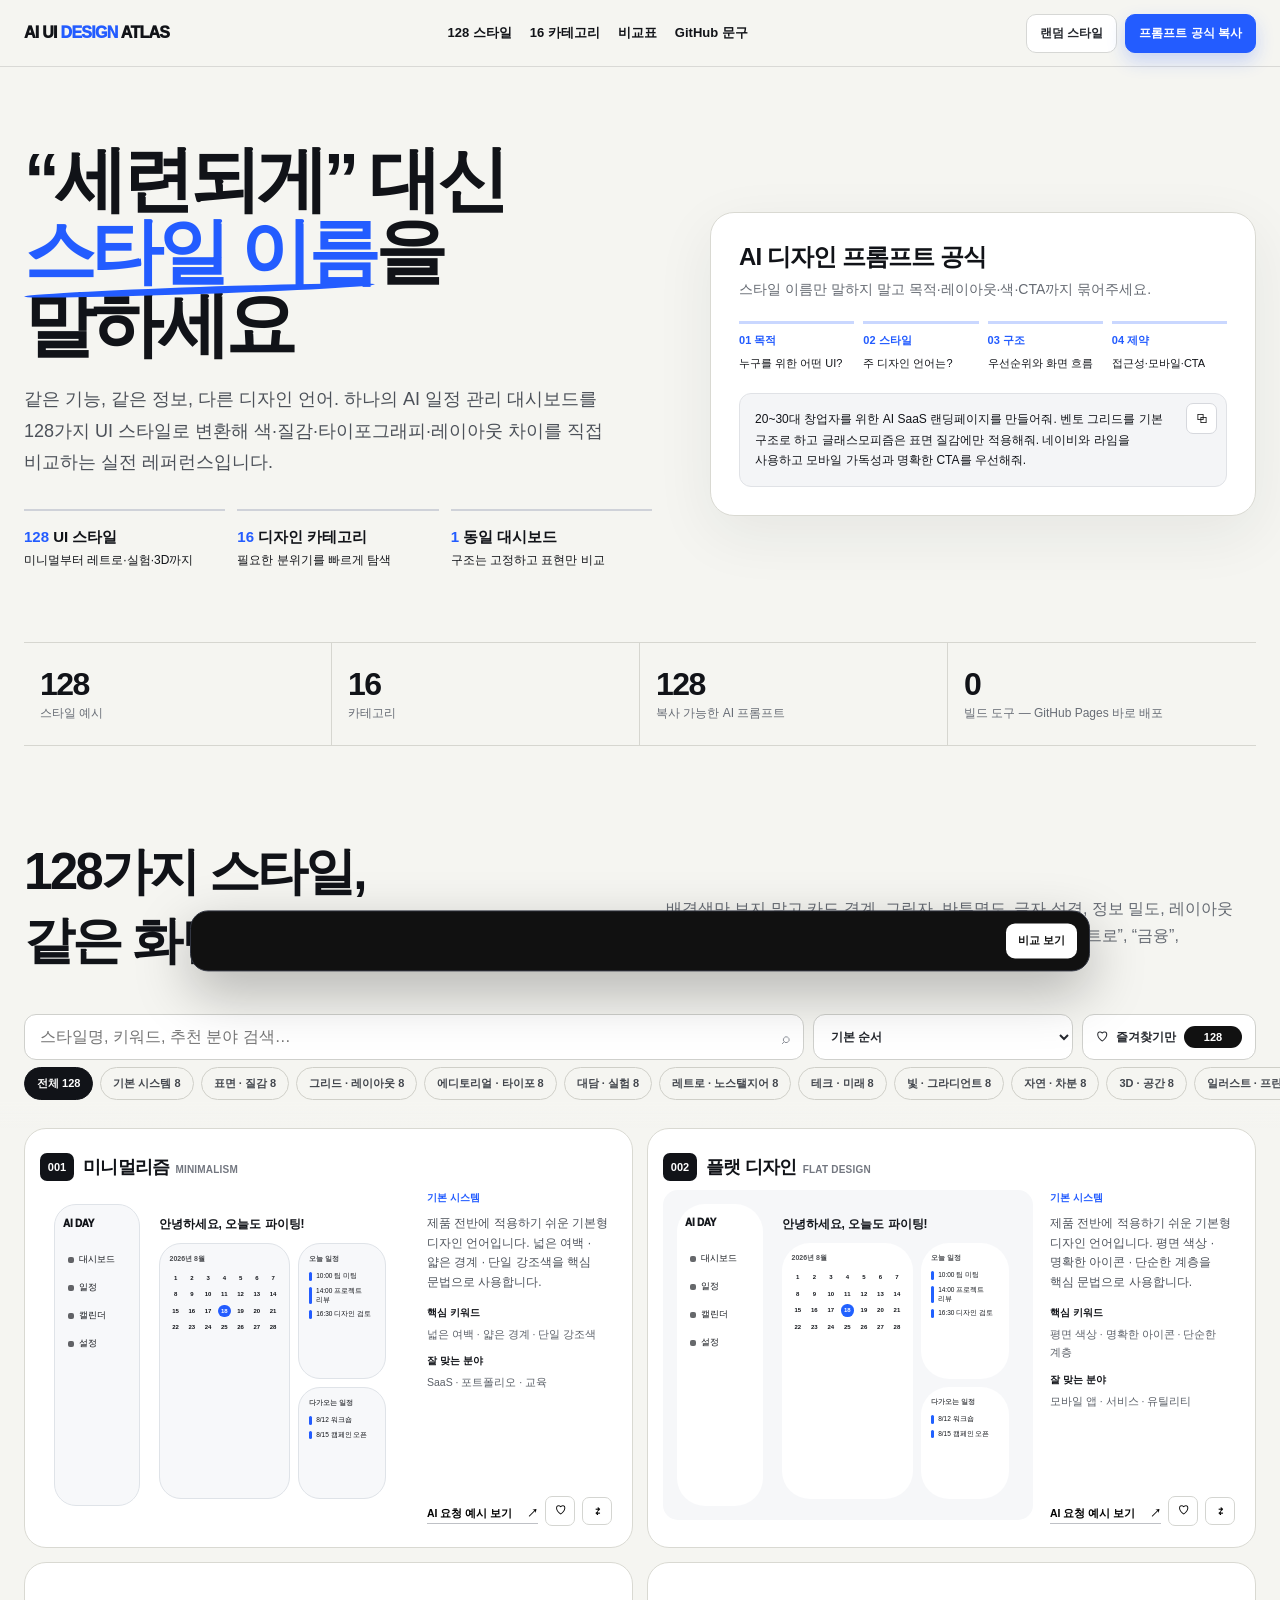
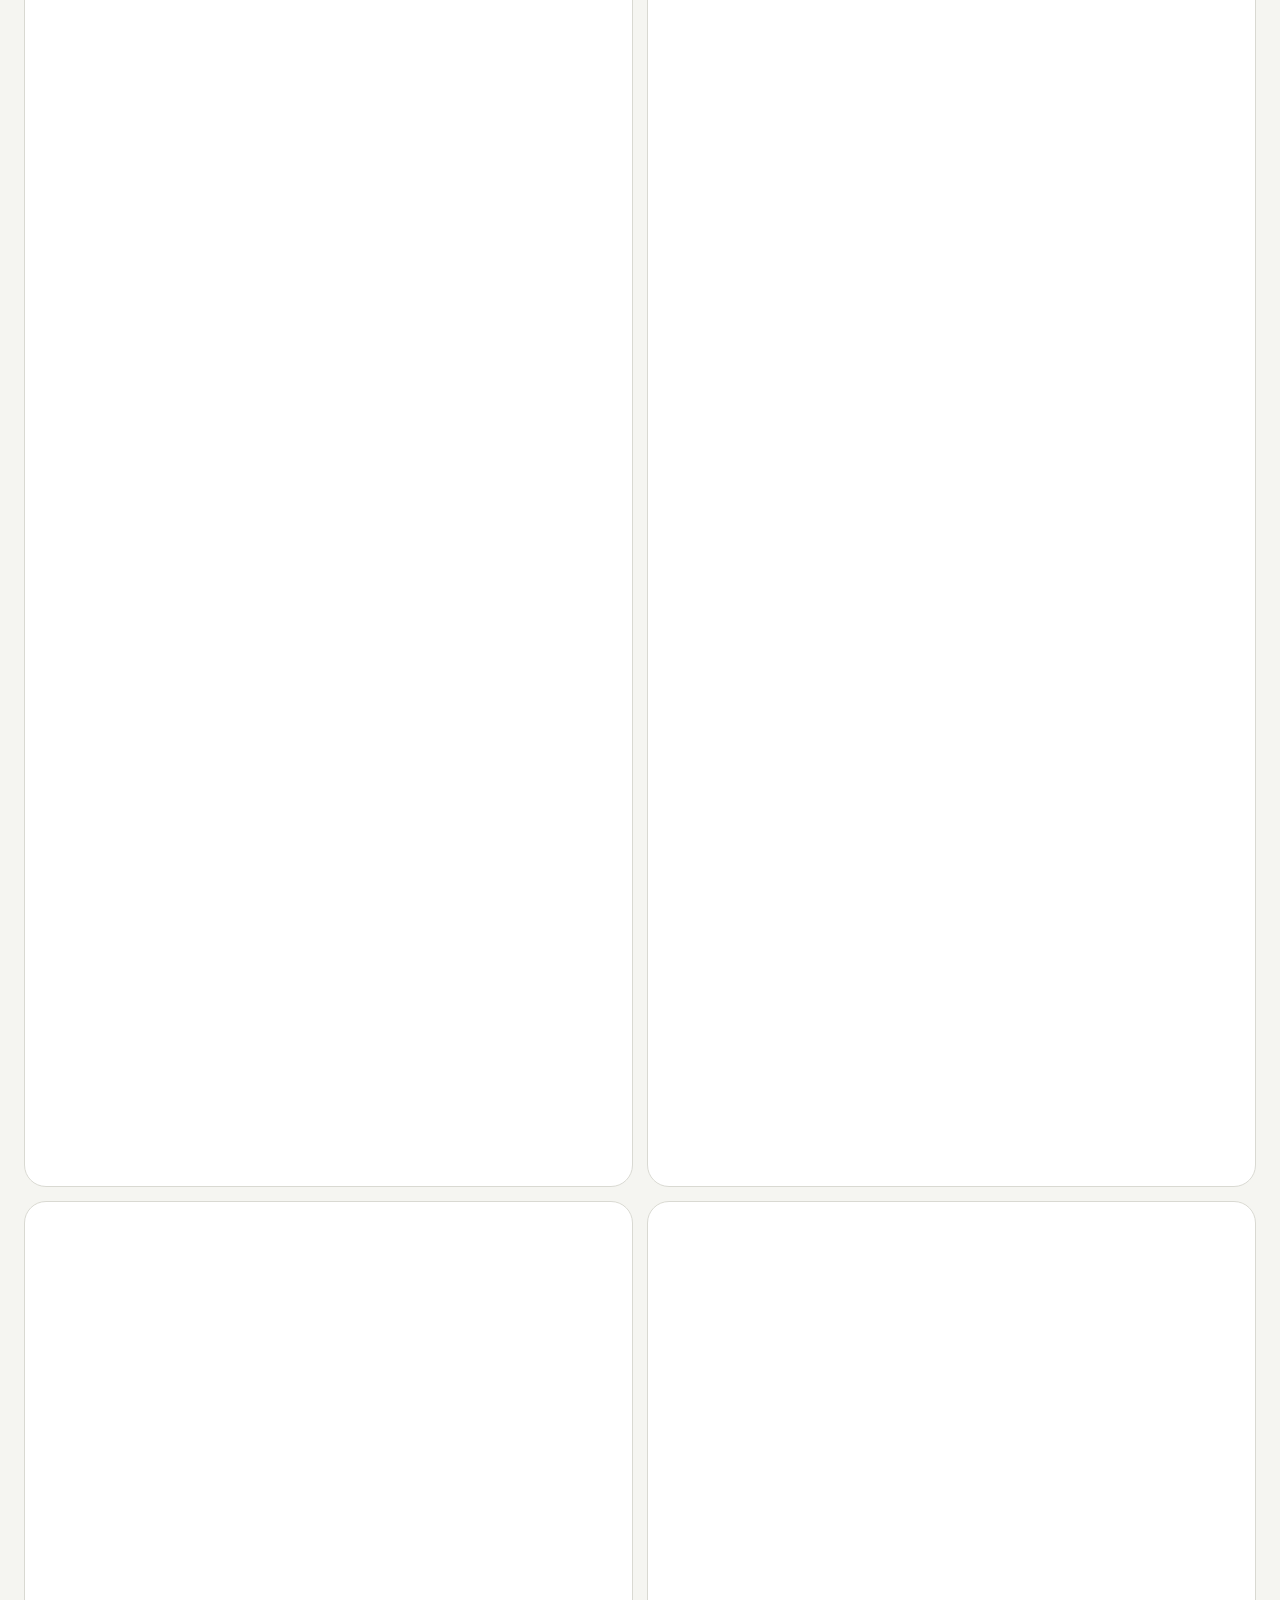
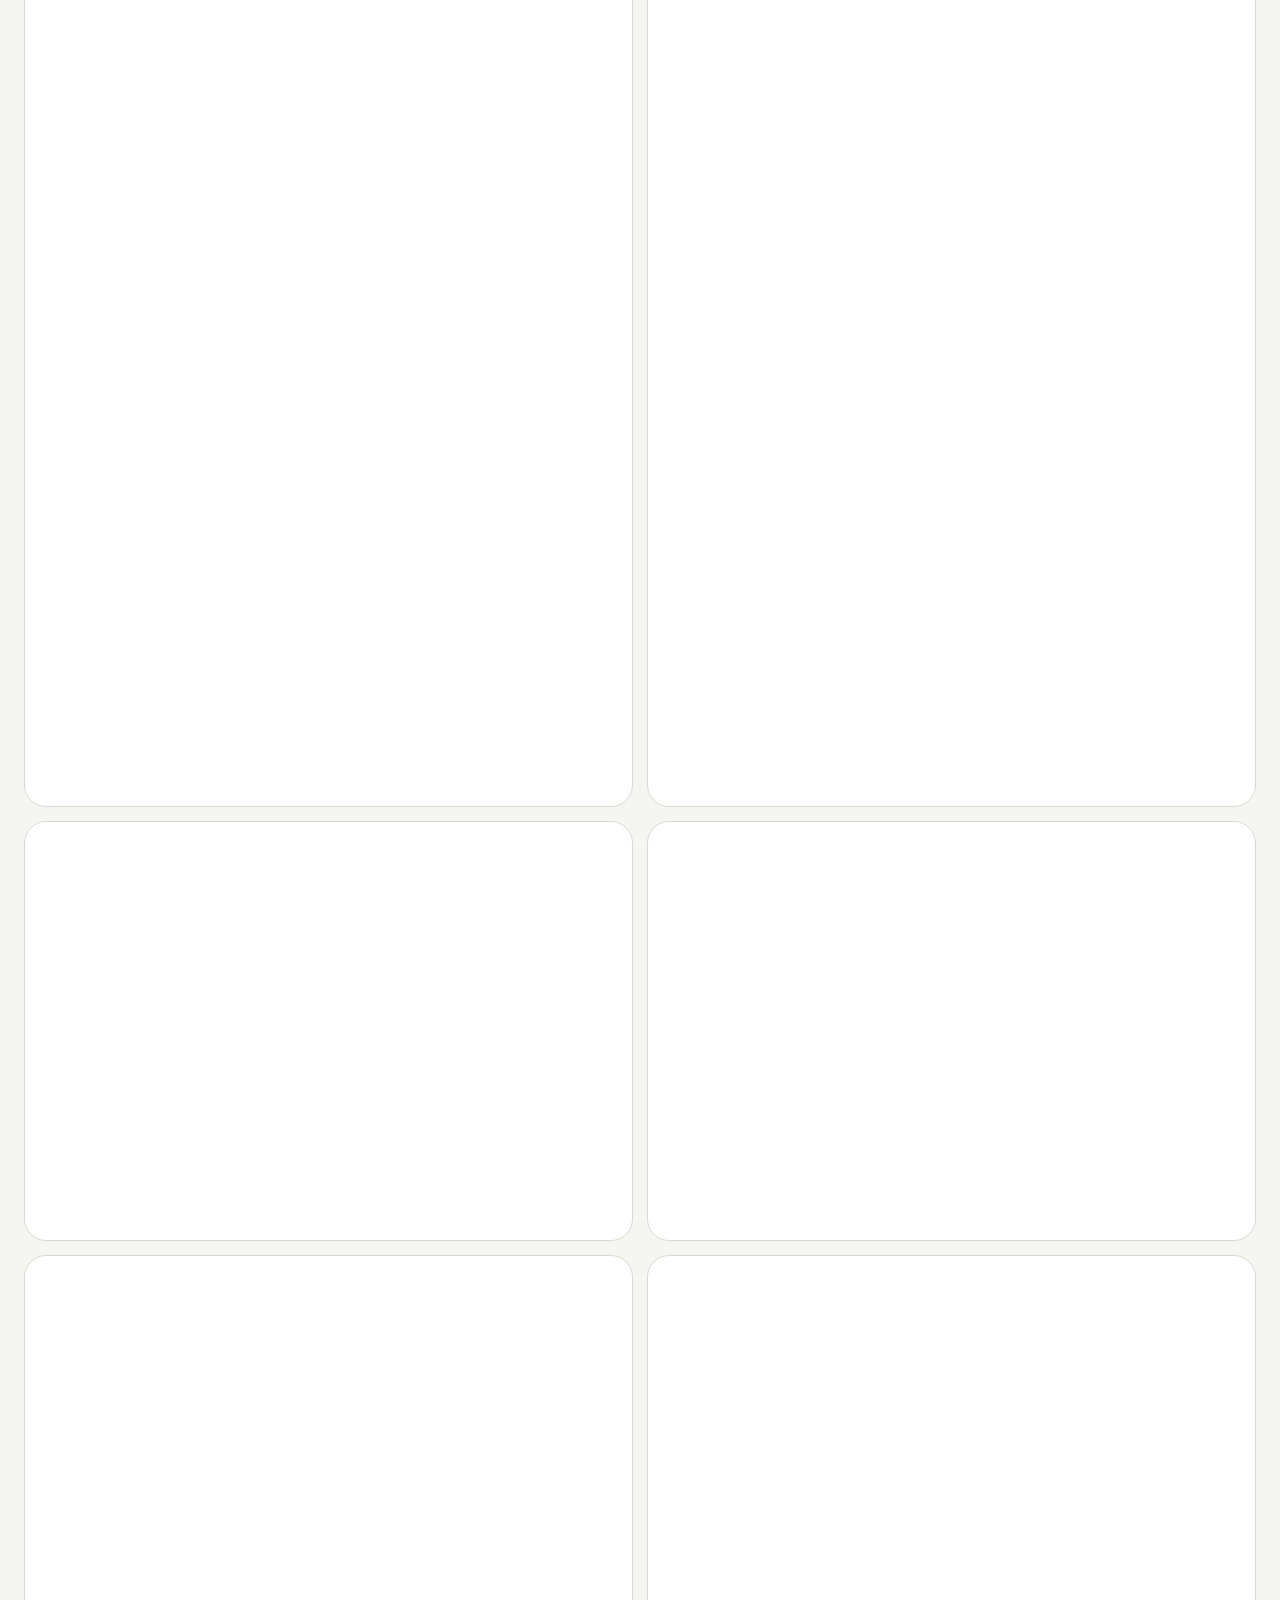
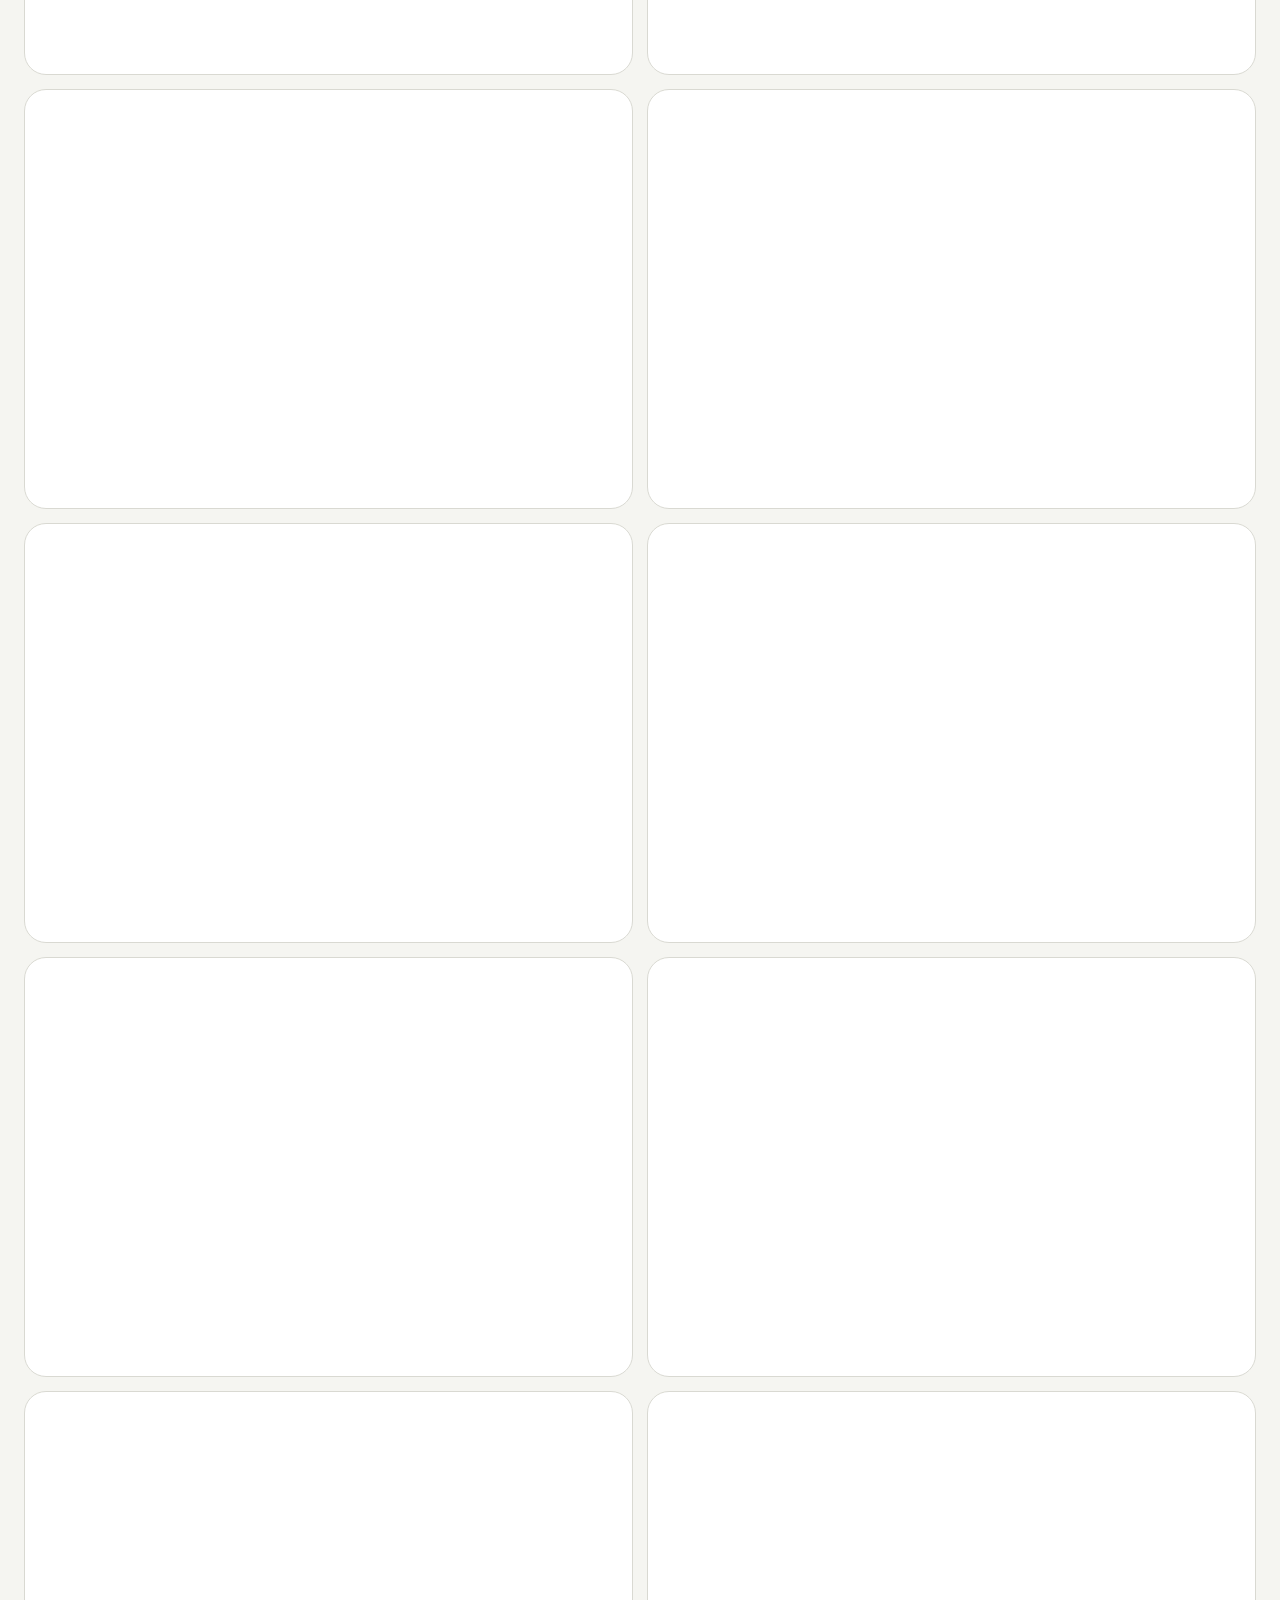
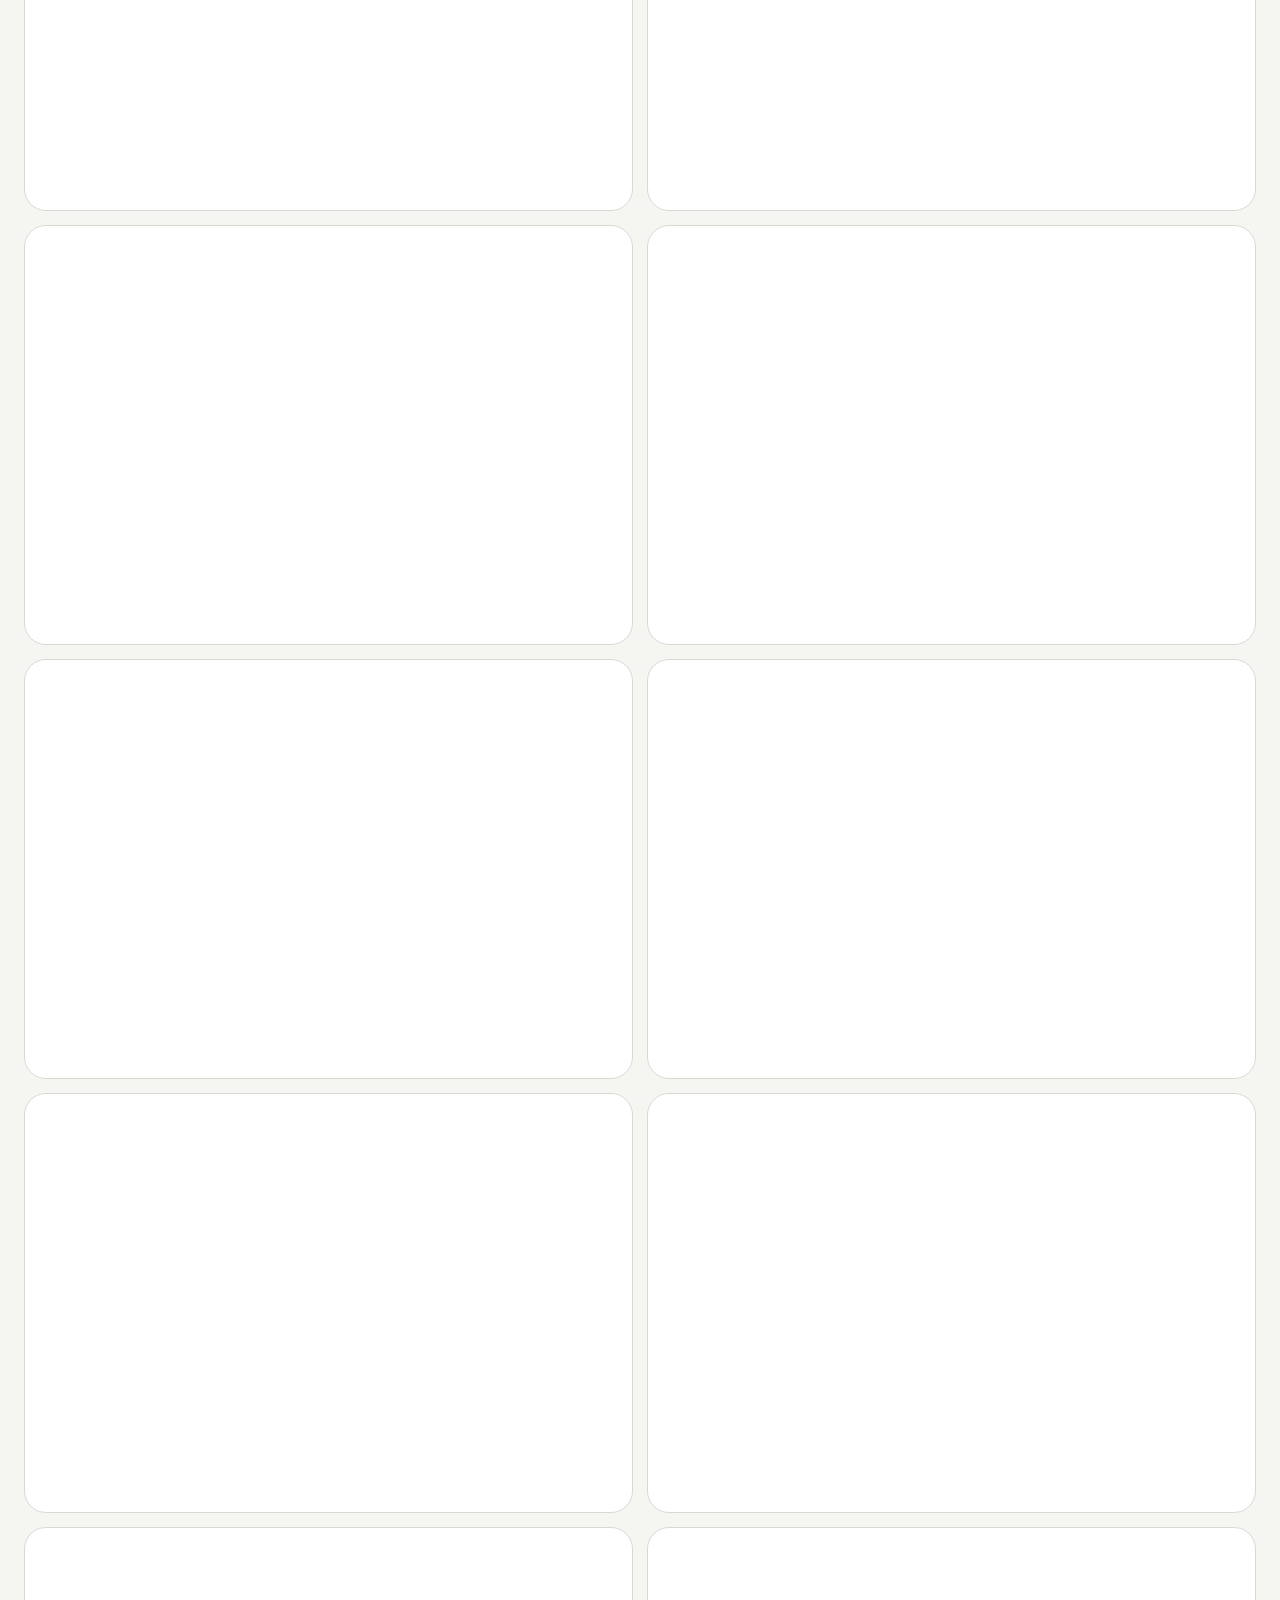
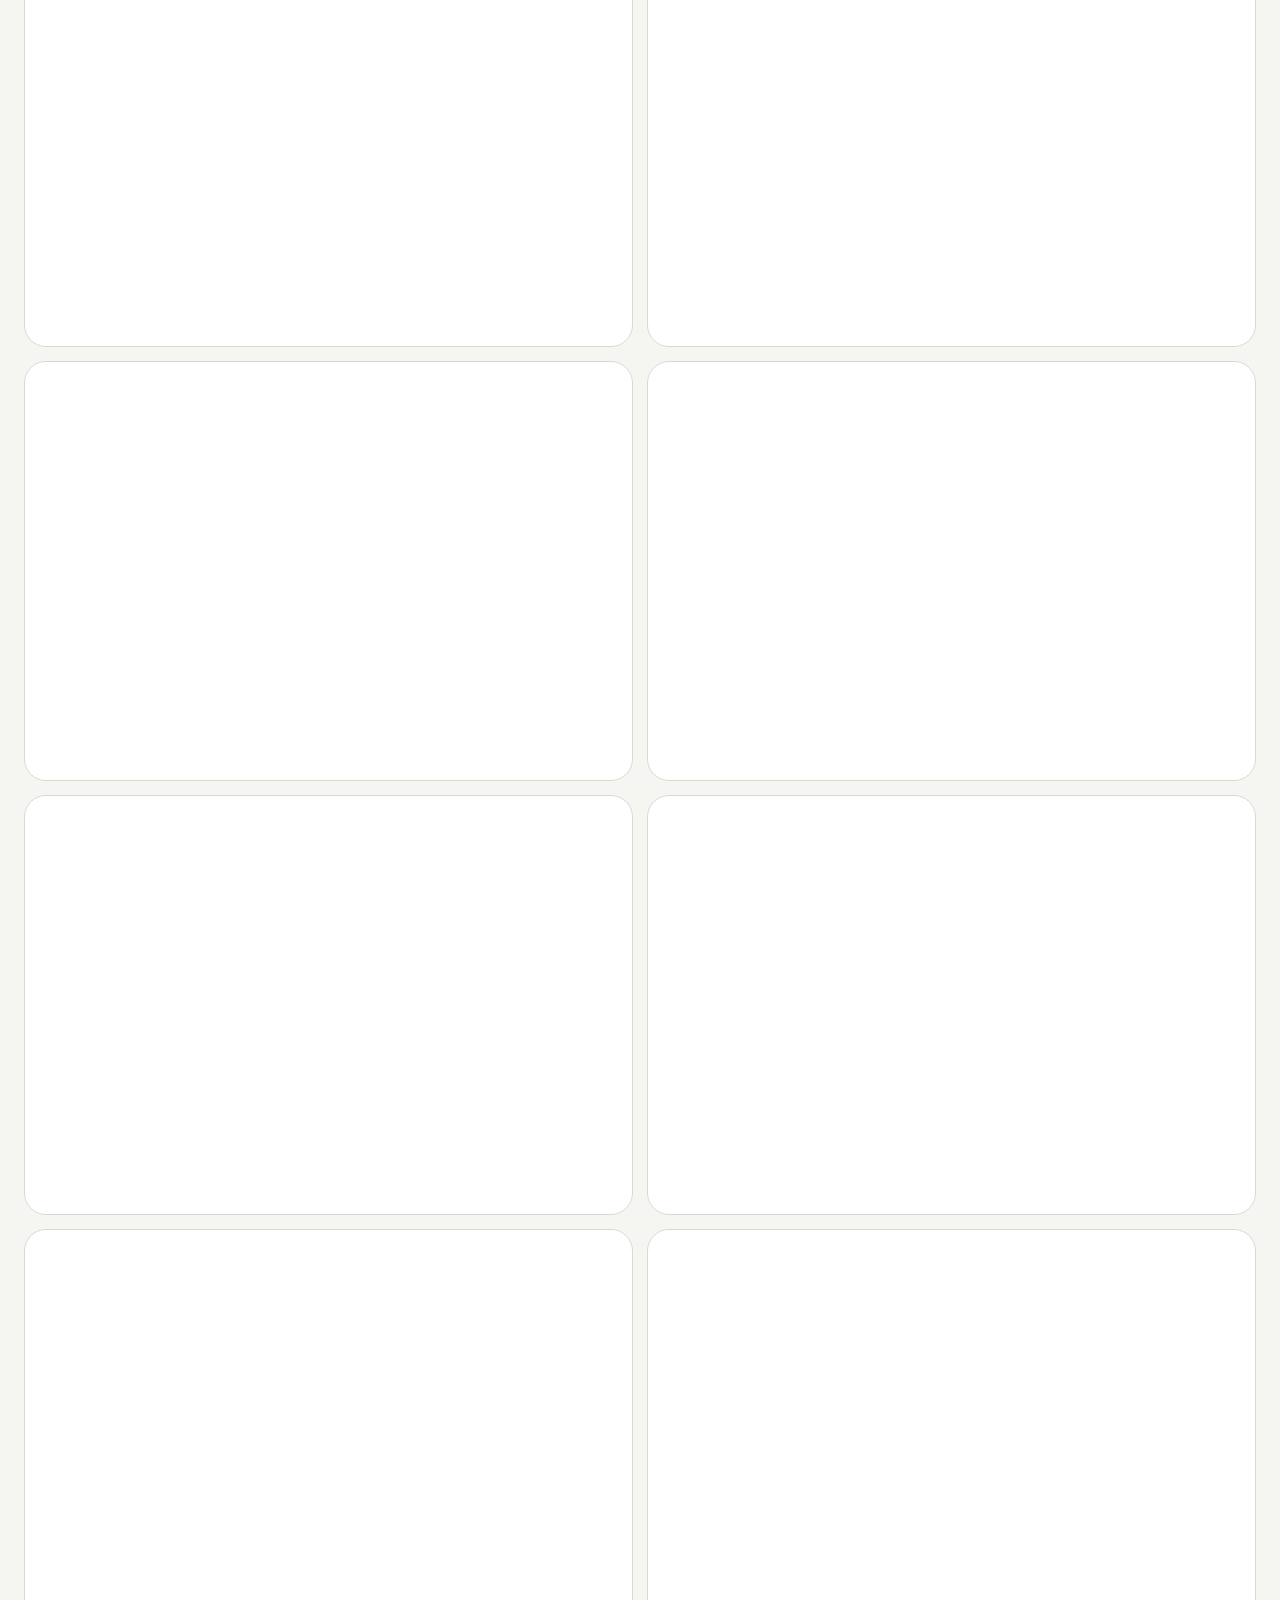
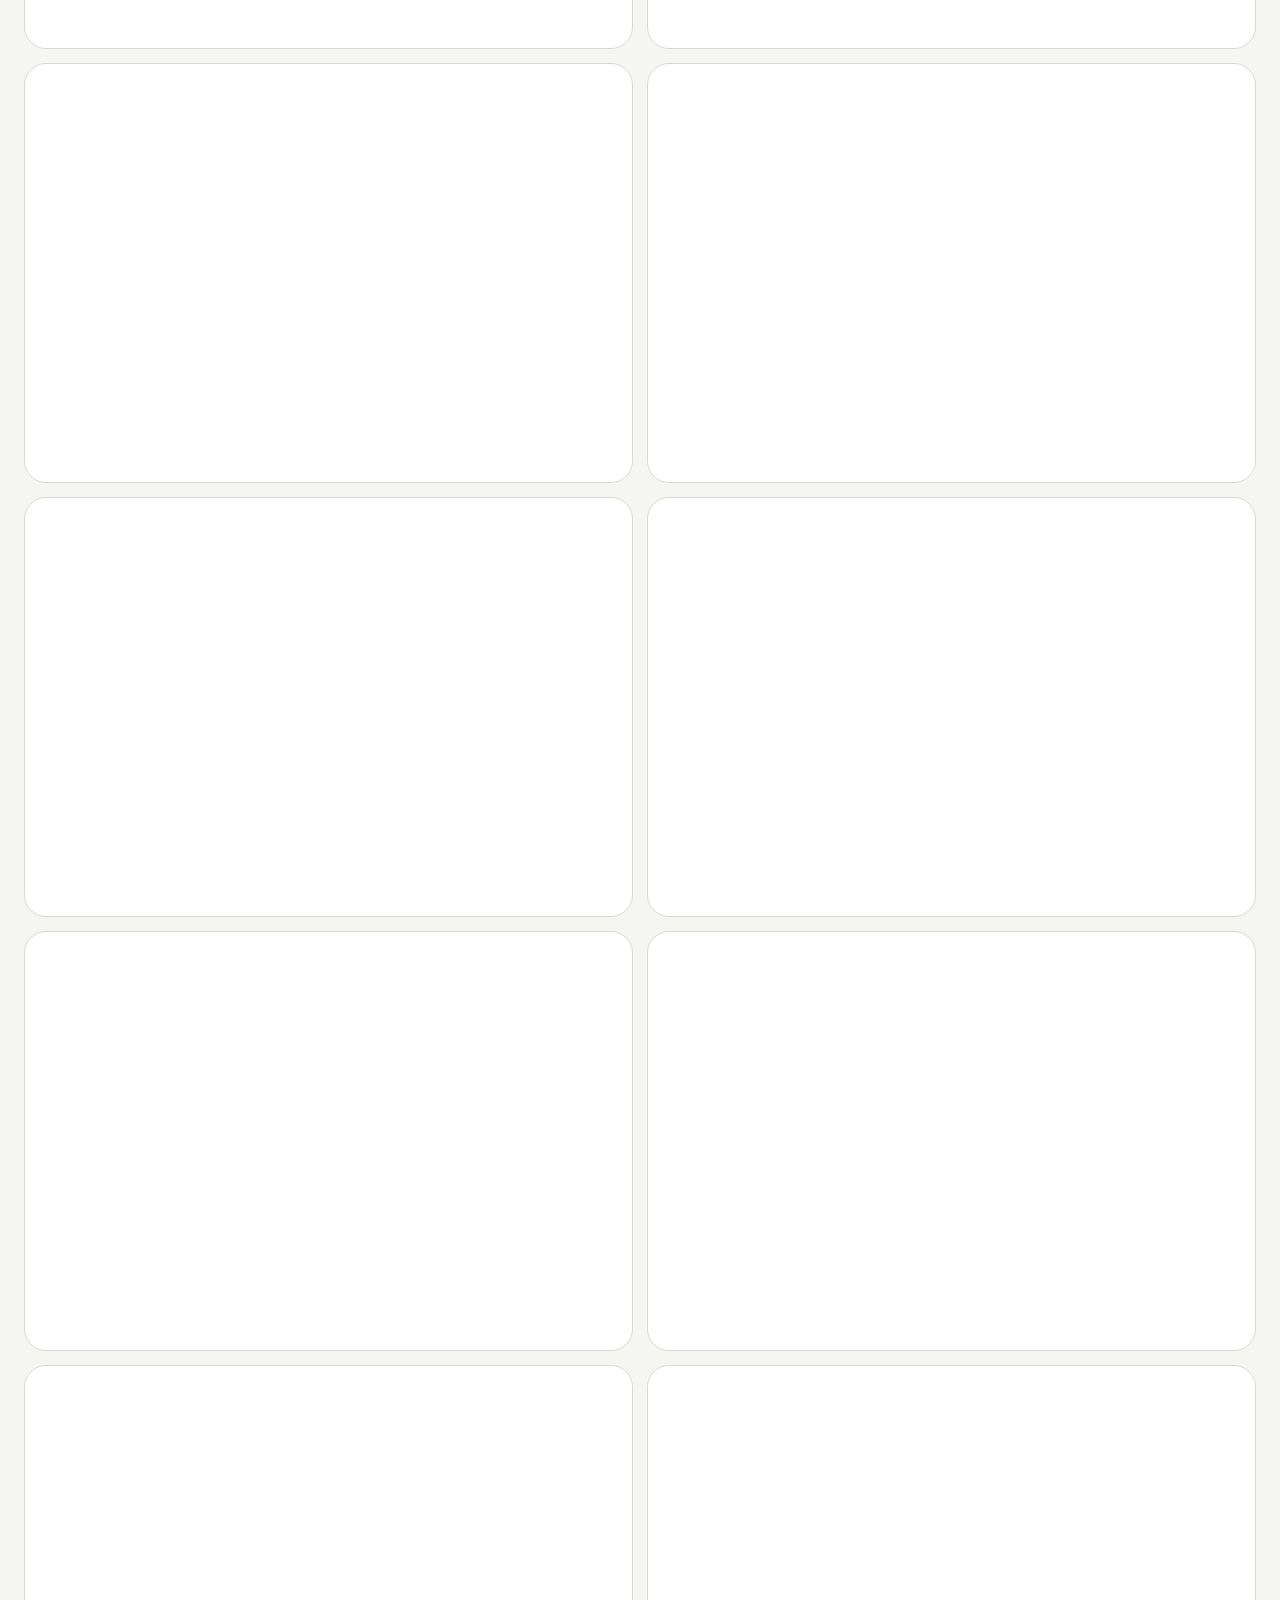
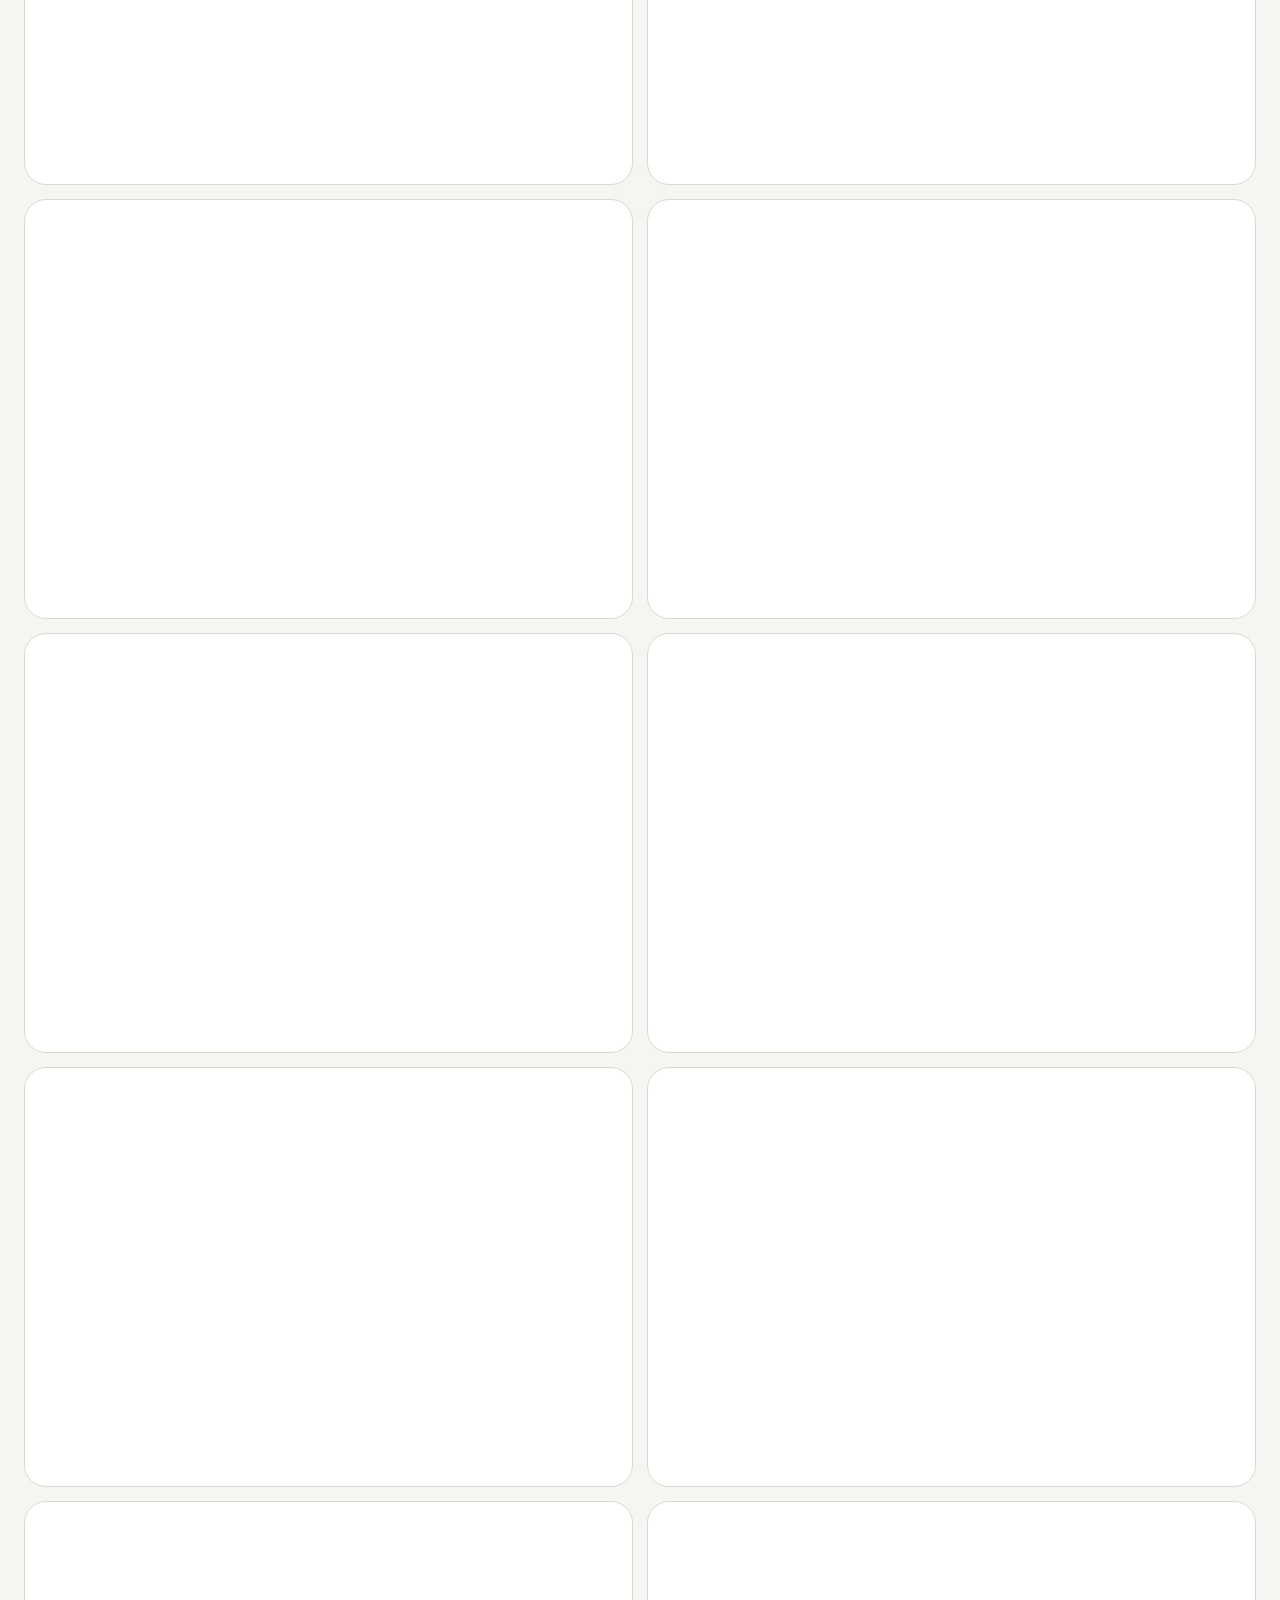
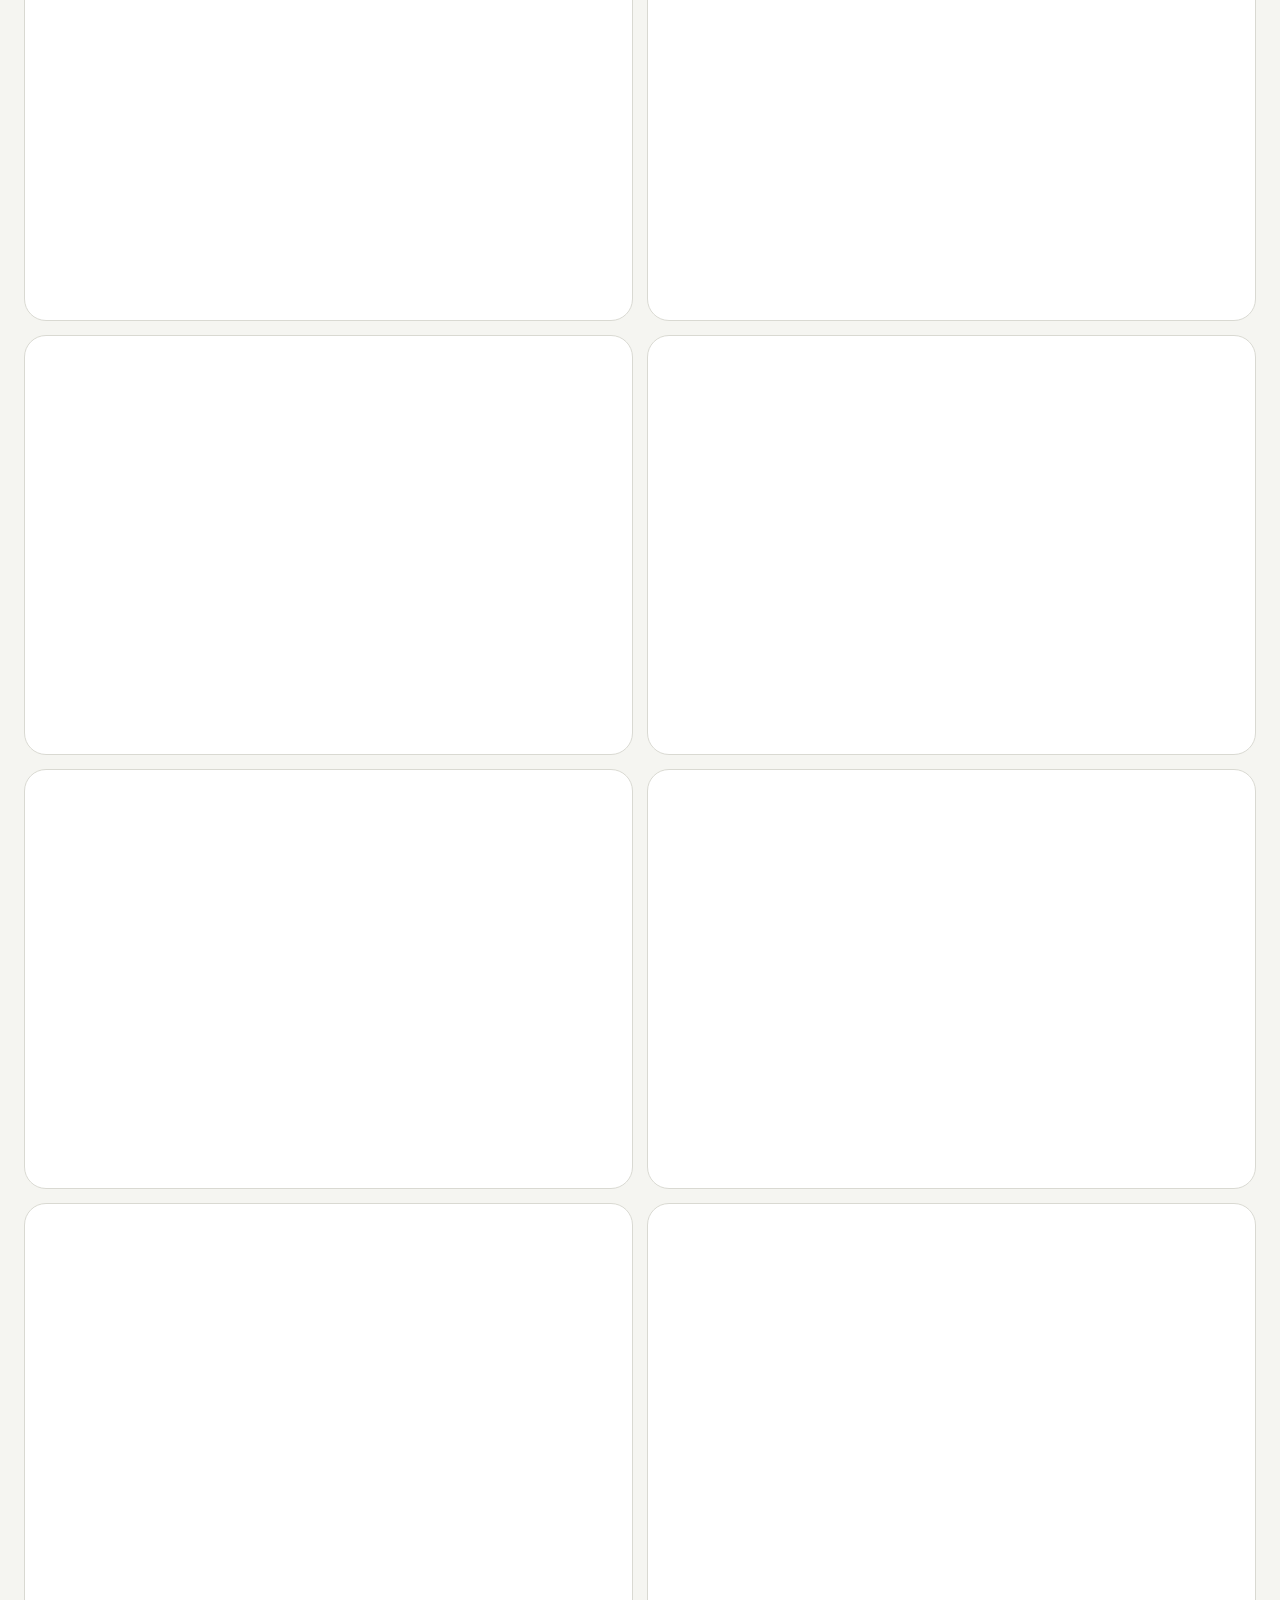
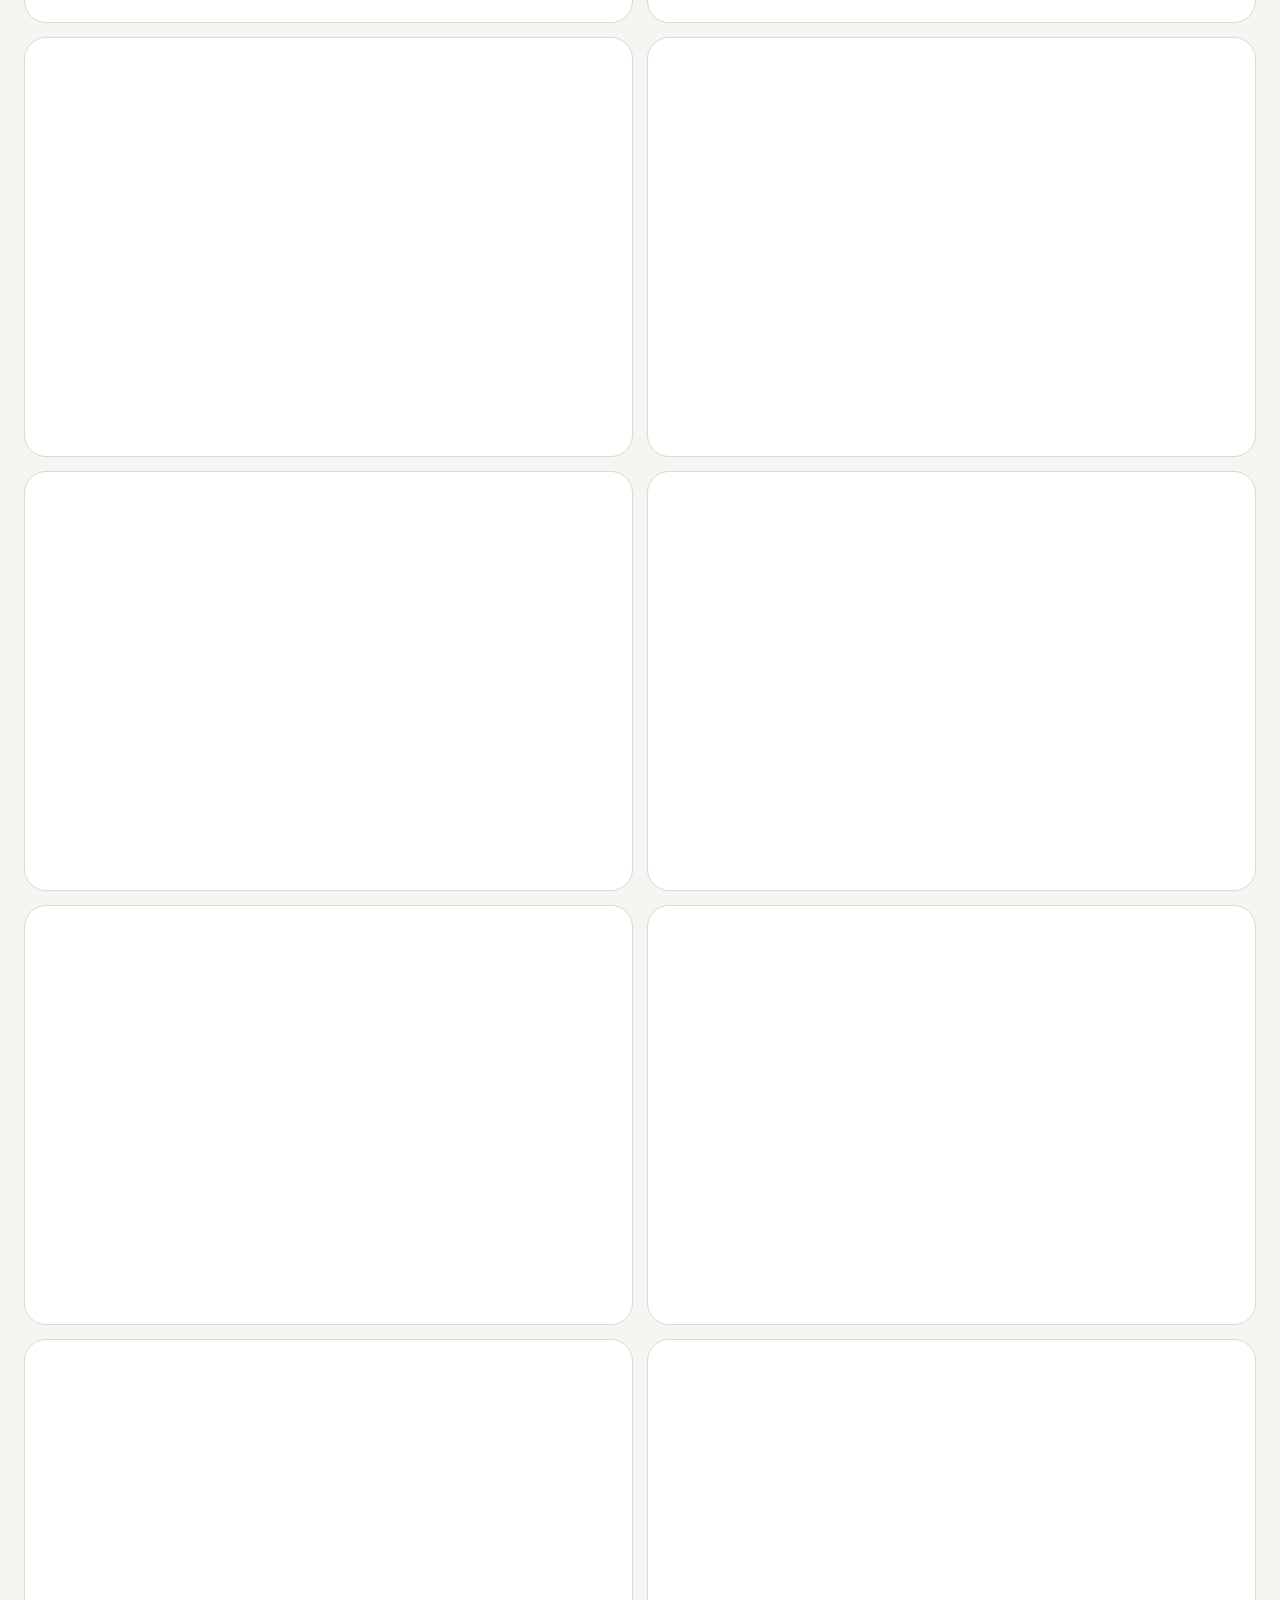
==== index.html @ bfef7b44 "Add files via upload" ====
<!doctype html>
<html lang="ko">
<head>
<meta charset="utf-8" />
<meta name="viewport" content="width=device-width,initial-scale=1" />
<meta name="description" content="같은 AI 일정 관리 대시보드로 비교하는 128가지 UI 디자인 스타일 아틀라스. 검색, 필터, 즐겨찾기, 비교, AI 프롬프트 복사를 지원합니다." />
<meta name="theme-color" content="#f5f5f1" />
<meta property="og:title" content="AI UI Design Atlas — 128 UI Styles" />
<meta property="og:description" content="미니멀리즘부터 글래스모피즘, 브루탈리즘, Y2K, 사이버펑크, 에디토리얼까지. 같은 화면으로 128가지 UI 스타일을 비교하세요." />
<meta property="og:type" content="website" />
<title>AI UI Design Atlas — 128가지 UI 스타일</title>
<style>
:root{--ink:#111318;--paper:#f5f5f1;--white:#fff;--blue:#235cff;--line:#d9d9d2;--muted:#666b73;--max:1540px;--radius:22px;--shadow:0 18px 60px rgba(30,37,49,.07)}
*{box-sizing:border-box}html{scroll-behavior:smooth}body{margin:0;background:var(--paper);color:var(--ink);font-family:Pretendard,"Noto Sans KR",-apple-system,BlinkMacSystemFont,"Segoe UI",sans-serif;word-break:keep-all}button,input,select{font:inherit}button{cursor:pointer}a{color:inherit}button:focus-visible,a:focus-visible,input:focus-visible,select:focus-visible{outline:3px solid #89a8ff;outline-offset:3px}
.topbar{position:sticky;top:0;z-index:70;border-bottom:1px solid rgba(17,19,24,.12);background:rgba(245,245,241,.88);backdrop-filter:blur(18px)}.topbar-inner{max-width:var(--max);min-height:66px;margin:auto;padding:10px 24px;display:flex;align-items:center;justify-content:space-between;gap:18px}.brand{font-weight:950;letter-spacing:-.045em;white-space:nowrap}.brand span{color:var(--blue)}.nav{display:flex;gap:18px;align-items:center;font-size:13px;font-weight:760}.nav a{text-decoration:none}.nav a:hover{color:var(--blue)}.top-actions{display:flex;gap:8px}.top-btn{border:1px solid #d6d7d5;background:#fff;border-radius:10px;color:#25282e;font-size:12px;font-weight:850;padding:10px 13px}.top-btn.primary{background:var(--blue);border-color:var(--blue);color:#fff;box-shadow:0 8px 18px rgba(35,92,255,.22)}
.hero{max-width:var(--max);margin:auto;padding:76px 24px 58px;display:grid;grid-template-columns:1.07fr .93fr;gap:58px;align-items:center}.hero h1{font-size:clamp(46px,5.6vw,88px);line-height:1.01;letter-spacing:-.068em;margin:0 0 24px;max-width:900px}.hero h1 em{font-style:normal;color:var(--blue);position:relative}.hero h1 em:after{content:"";position:absolute;height:7px;left:0;right:0;bottom:-3px;background:var(--blue);border-radius:50%;transform:rotate(-2deg)}.hero-lead{max-width:700px;font-size:18px;line-height:1.75;color:#4c5159;margin:0 0 30px}.hero-points{display:grid;grid-template-columns:repeat(3,1fr);gap:12px;max-width:700px}.point{padding:15px 0;border-top:2px solid #cfd2d9;font-size:12px;line-height:1.5}.point strong{display:block;font-size:15px;color:var(--ink);margin-bottom:3px}.point b{color:var(--blue)}
.formula{background:#fff;border:1px solid var(--line);border-radius:24px;padding:28px;box-shadow:var(--shadow)}.formula h2{margin:0 0 8px;font-size:24px;letter-spacing:-.04em}.formula>p{margin:0 0 22px;color:var(--muted);font-size:14px}.formula-grid{display:grid;grid-template-columns:repeat(4,1fr);gap:9px;margin-bottom:22px}.formula-item{border-top:3px solid #c9d7ff;padding-top:9px}.formula-item b{display:block;color:var(--blue);font-size:11px;margin-bottom:5px}.formula-item span{font-size:11px;line-height:1.45}.prompt-box{position:relative;background:#f4f5f7;border:1px solid #e0e2e6;border-radius:12px;padding:15px 48px 15px 15px;font-size:12px;line-height:1.7}.mini-copy{position:absolute;right:9px;top:9px;width:31px;height:31px;border:1px solid #d6d8dd;background:#fff;border-radius:7px}
.stats-band{max-width:var(--max);margin:0 auto 28px;padding:0 24px}.stats-inner{border-top:1px solid #d6d6d0;border-bottom:1px solid #d6d6d0;display:grid;grid-template-columns:repeat(4,1fr)}.stat{padding:23px 16px;border-right:1px solid #d6d6d0}.stat:last-child{border-right:0}.stat strong{display:block;font-size:32px;letter-spacing:-.05em}.stat span{font-size:12px;color:#686d76}
.section-head{max-width:var(--max);margin:auto;padding:64px 24px 28px;display:flex;align-items:end;justify-content:space-between;gap:30px}.section-head h2{margin:0;font-size:clamp(34px,4vw,58px);letter-spacing:-.055em}.section-head p{max-width:590px;margin:0;color:var(--muted);line-height:1.7}.toolbar-wrap{position:sticky;top:65px;z-index:45;background:linear-gradient(var(--paper) 0 78%,rgba(245,245,241,0));padding-bottom:16px}.toolbar{max-width:var(--max);margin:auto;padding:10px 24px 7px;display:grid;grid-template-columns:minmax(250px,1.2fr) minmax(160px,.4fr) auto;gap:9px}.searchbox{position:relative}.searchbox input{width:100%;height:46px;border:1px solid #cfd0cc;border-radius:12px;background:#fff;padding:0 44px 0 15px;color:#17191e}.searchbox span{position:absolute;right:14px;top:50%;transform:translateY(-50%);font-size:15px;color:#858992}.toolbar select,.toolbar .utility{height:46px;border:1px solid #cfd0cc;border-radius:12px;background:#fff;padding:0 13px;color:#25282e;font-size:12px;font-weight:780}.utility{display:flex;align-items:center;gap:8px}.count-badge{min-width:58px;text-align:center;background:#111;color:#fff;border-radius:99px;padding:5px 8px;font-size:11px}.filters{max-width:var(--max);margin:auto;padding:0 24px 12px;display:flex;gap:7px;overflow:auto;scrollbar-width:none}.filter{white-space:nowrap;border:1px solid #cfcfc8;background:transparent;color:#42464d;border-radius:99px;padding:8px 12px;font-size:11px;font-weight:760}.filter.active,.filter:hover{background:var(--ink);color:#fff;border-color:var(--ink)}
.style-grid{max-width:var(--max);margin:auto;padding:0 24px 100px;display:grid;grid-template-columns:repeat(2,minmax(0,1fr));gap:14px}.style-card{content-visibility:auto;contain-intrinsic-size:430px;background:var(--white);border:1px solid var(--line);border-radius:var(--radius);padding:15px;display:grid;grid-template-columns:minmax(0,1.42fr) minmax(190px,.72fr);gap:17px;min-height:420px;transition:transform .2s,box-shadow .2s}.style-card:hover{transform:translateY(-2px);box-shadow:0 16px 42px rgba(17,19,24,.08)}.style-card.is-hidden{display:none}.style-title{height:46px;display:flex;align-items:center;gap:9px;min-width:0}.num{width:34px;height:28px;display:grid;place-items:center;background:var(--ink);color:white;border-radius:7px;font-size:11px;font-weight:900}.style-title h3{font-size:18px;margin:0;letter-spacing:-.04em;white-space:nowrap;overflow:hidden;text-overflow:ellipsis}.style-title small{font-size:10px;color:#737780;margin-left:6px;letter-spacing:.02em}.preview{--s-bg:#f1f1f1;--s-surface:#fff;--s-text:#1d1f24;--s-accent:#235cff;--s-border:#d9dce1;--s-radius:12px;--s-font:inherit;position:relative;height:330px;border-radius:15px;overflow:hidden;padding:14px;background:var(--s-bg);color:var(--s-text);font-family:var(--s-font);isolation:isolate}.preview:before,.preview:after{pointer-events:none}.dash{position:relative;z-index:2;height:100%;display:grid;grid-template-columns:25% 1fr;gap:9px;font-size:9px}.side{padding:13px 8px}.side-logo{font-weight:950;font-size:10px;margin-bottom:18px;letter-spacing:-.03em}.side-link{display:flex;align-items:center;gap:5px;padding:6px 5px;margin:3px 0;border-radius:6px}.dot{width:6px;height:6px;border-radius:2px;background:currentColor;opacity:.65}.work{padding:12px 10px}.hello{font-size:12px;font-weight:850;margin-bottom:10px}.mini-grid{height:calc(100% - 22px);display:grid;grid-template-columns:1.2fr .8fr;gap:8px}.calendar,.schedule,.next{padding:10px;border-radius:calc(var(--s-radius) * .7)}.calendar{grid-row:span 2}.panel-title{font-size:7px;font-weight:800;margin-bottom:8px;opacity:.75}.cal-days{display:grid;grid-template-columns:repeat(7,1fr);gap:4px;font-size:6px;text-align:center}.cal-days b{aspect-ratio:1;display:grid;place-items:center}.today{border-radius:50%;background:var(--s-accent);color:#fff}.event{display:flex;gap:4px;margin:6px 0;font-size:6.5px;line-height:1.35}.event:before{content:"";width:3px;border-radius:2px;background:var(--s-accent)}
.preview .side,.preview .calendar,.preview .schedule,.preview .next{background:var(--s-surface);border:1px solid var(--s-border);border-radius:var(--s-radius)}.preview .side-link:first-of-type{background:color-mix(in srgb,var(--s-accent) 15%,transparent);color:var(--s-accent)}
.style-info{padding:47px 5px 6px 0;display:flex;flex-direction:column;min-width:0}.category-line{font-size:10px;color:var(--blue);font-weight:850;margin-bottom:9px}.desc{font-size:12px;line-height:1.63;color:#4e535b;margin:0 0 14px}.meta{margin:0 0 12px}.meta b{display:block;font-size:10px;margin-bottom:4px}.meta span{font-size:10.5px;line-height:1.55;color:#5c6169}.card-actions{display:flex;align-items:center;gap:7px;margin-top:auto}.prompt-trigger,.icon-btn{border:0;background:none;padding:8px 0 2px;font-size:10.5px;font-weight:850;border-bottom:1px solid #bfc1c6}.prompt-trigger{flex:1;display:flex;align-items:center;justify-content:space-between;text-align:left}.icon-btn{width:30px;border:1px solid #d4d5d1;border-radius:7px;padding:7px 0;background:#fff}.icon-btn.active{background:#111;color:#fff;border-color:#111}
/* effect families */
.fx-minimal .side,.fx-minimal .calendar,.fx-minimal .schedule,.fx-minimal .next,.fx-gallery .side,.fx-gallery .calendar,.fx-gallery .schedule,.fx-gallery .next{box-shadow:none}.fx-flat .side,.fx-flat .calendar,.fx-flat .schedule,.fx-flat .next{box-shadow:none;border-width:0}.fx-material .side,.fx-material .calendar,.fx-material .schedule,.fx-material .next{box-shadow:0 5px 14px rgba(20,27,38,.12);border-color:transparent}.fx-swiss{border:1px solid #111;border-radius:0}.fx-swiss .side,.fx-swiss .calendar,.fx-swiss .schedule,.fx-swiss .next{border-radius:0;border-color:#111}.fx-corporate .side,.fx-corporate .calendar,.fx-corporate .schedule,.fx-corporate .next{box-shadow:0 2px 8px rgba(37,55,87,.07)}.fx-mono .side,.fx-mono .calendar,.fx-mono .schedule,.fx-mono .next{border-radius:2px}.fx-rounded .side,.fx-rounded .calendar,.fx-rounded .schedule,.fx-rounded .next{border-radius:22px}.fx-contrast .side,.fx-contrast .calendar,.fx-contrast .schedule,.fx-contrast .next{border:2px solid currentColor}
.fx-glass:before,.fx-frost:before,.fx-mesh:before,.fx-aurora:before,.fx-chromatic:before,.fx-iridescent:before{content:"";position:absolute;inset:-20%;background:radial-gradient(circle at 20% 20%,color-mix(in srgb,var(--s-accent) 70%,#fff),transparent 35%),radial-gradient(circle at 80% 70%,#d77cff,transparent 35%),radial-gradient(circle at 70% 15%,#75e8ff,transparent 30%);filter:blur(16px);opacity:.85}.fx-glass .side,.fx-glass .calendar,.fx-glass .schedule,.fx-glass .next,.fx-frost .side,.fx-frost .calendar,.fx-frost .schedule,.fx-frost .next,.fx-acrylic .side,.fx-acrylic .calendar,.fx-acrylic .schedule,.fx-acrylic .next{background:color-mix(in srgb,#fff 48%,transparent);border-color:rgba(255,255,255,.65);backdrop-filter:blur(12px);box-shadow:0 10px 24px rgba(48,61,105,.16)}.fx-frost .side,.fx-frost .calendar,.fx-frost .schedule,.fx-frost .next{backdrop-filter:blur(20px) saturate(.85)}.fx-acrylic{background-image:linear-gradient(135deg,rgba(255,255,255,.08),rgba(0,0,0,.08))}.fx-mica .side,.fx-mica .calendar,.fx-mica .schedule,.fx-mica .next{background:color-mix(in srgb,var(--s-surface) 82%,var(--s-accent));box-shadow:0 12px 30px rgba(33,43,72,.12)}.fx-neuro .side,.fx-neuro .calendar,.fx-neuro .schedule,.fx-neuro .next{border:0;background:var(--s-bg);box-shadow:7px 7px 14px color-mix(in srgb,var(--s-bg) 72%,#7e8794),-7px -7px 14px #fff}.fx-neuro .side-link:first-of-type{box-shadow:inset 2px 2px 5px rgba(65,75,90,.18),inset -2px -2px 5px #fff}.fx-clay .side,.fx-clay .calendar,.fx-clay .schedule,.fx-clay .next,.fx-plastic .side,.fx-plastic .calendar,.fx-plastic .schedule,.fx-plastic .next{border:0;box-shadow:inset 2px 2px 5px rgba(255,255,255,.9),inset -4px -5px 10px rgba(100,70,120,.12),0 9px 18px rgba(73,55,105,.17);border-radius:20px}.fx-paper .side,.fx-paper .calendar,.fx-paper .schedule,.fx-paper .next{box-shadow:5px 6px 0 rgba(86,61,42,.11);border-radius:2px}.fx-plastic .side,.fx-plastic .calendar,.fx-plastic .schedule,.fx-plastic .next{background:linear-gradient(145deg,#fff,var(--s-surface))}
.fx-brutal,.fx-neobrutal{border:3px solid #111;border-radius:0}.fx-brutal .side,.fx-brutal .calendar,.fx-brutal .schedule,.fx-brutal .next,.fx-neobrutal .side,.fx-neobrutal .calendar,.fx-neobrutal .schedule,.fx-neobrutal .next{border:2px solid #111;border-radius:0;box-shadow:4px 4px 0 #111}.fx-neobrutal .side,.fx-neobrutal .calendar,.fx-neobrutal .schedule,.fx-neobrutal .next{border-radius:8px}.fx-anti{transform:rotate(-.35deg)}.fx-anti .calendar{transform:translate(5px,-2px) rotate(1deg)}.fx-anti .schedule{transform:translate(-4px,3px) rotate(-1.4deg)}.fx-acid:before{content:"";position:absolute;inset:0;background:repeating-linear-gradient(125deg,transparent 0 22px,rgba(255,255,0,.12) 22px 24px)}.fx-punk .side,.fx-punk .calendar,.fx-punk .schedule,.fx-punk .next{border:1px dashed currentColor;box-shadow:5px 5px 0 rgba(244,59,47,.5);border-radius:0}.fx-dada .side{transform:rotate(-2deg)}.fx-dada .schedule{transform:rotate(2deg)}.fx-construct:before{content:"";position:absolute;width:180px;height:30px;background:var(--s-accent);right:-35px;top:28px;transform:rotate(28deg);opacity:.72}.fx-memphis:before{content:"•  ×  △  ○  ~";position:absolute;inset:0;font-size:25px;word-spacing:25px;line-height:90px;opacity:.15;transform:rotate(-8deg)}
.fx-y2k:before{content:"✦";position:absolute;right:10px;top:5px;font-size:26px;color:#fff;text-shadow:0 0 9px var(--s-accent)}.fx-y2k .side,.fx-y2k .calendar,.fx-y2k .schedule,.fx-y2k .next{box-shadow:inset 0 0 0 1px #fff,4px 4px 0 rgba(90,60,165,.25)}.fx-web1{border:3px ridge #d0d0d0;border-radius:0}.fx-web1 .side,.fx-web1 .calendar,.fx-web1 .schedule,.fx-web1 .next{border:2px inset #ddd;border-radius:0}.fx-retroos .side,.fx-retroos .calendar,.fx-retroos .schedule,.fx-retroos .next{border:2px outset #fff;border-radius:0;box-shadow:none}.fx-vapor:before,.fx-synth:before{content:"";position:absolute;inset:45% -20% -20%;background:repeating-linear-gradient(0deg,rgba(70,230,255,.25) 0 1px,transparent 1px 18px),repeating-linear-gradient(90deg,rgba(255,60,220,.25) 0 1px,transparent 1px 24px);transform:perspective(220px) rotateX(55deg);transform-origin:bottom}.fx-synth .side,.fx-synth .calendar,.fx-synth .schedule,.fx-synth .next{box-shadow:0 0 16px rgba(57,231,255,.18);border-color:#4e7ca5}.fx-aero:before{content:"";position:absolute;inset:0;background:radial-gradient(circle at 22% 18%,rgba(255,255,255,.8),transparent 20%),linear-gradient(#bce9ff 0 45%,#84c97a 46% 60%,#4aa061 61%);opacity:.75}.fx-aero .side,.fx-aero .calendar,.fx-aero .schedule,.fx-aero .next{background:rgba(255,255,255,.62);backdrop-filter:blur(5px);box-shadow:inset 0 1px 0 #fff,0 8px 18px rgba(29,92,83,.18)}.fx-retrofuture:before{content:"";position:absolute;width:220px;height:220px;border:1px solid rgba(239,101,63,.35);border-radius:50%;right:-100px;top:-80px;box-shadow:0 0 0 30px rgba(239,101,63,.08),0 0 0 60px rgba(155,106,169,.05)}.fx-crt:after,.fx-terminal:after{content:"";position:absolute;inset:0;background:repeating-linear-gradient(0deg,rgba(255,255,255,.03) 0 1px,transparent 1px 3px);mix-blend-mode:screen}.fx-crt{box-shadow:inset 0 0 35px #000}.fx-crt .side,.fx-crt .calendar,.fx-crt .schedule,.fx-crt .next,.fx-terminal .side,.fx-terminal .calendar,.fx-terminal .schedule,.fx-terminal .next{box-shadow:0 0 10px rgba(113,255,144,.1)}
.fx-dark .side,.fx-dark .calendar,.fx-dark .schedule,.fx-dark .next,.fx-analyticsdark .side,.fx-analyticsdark .calendar,.fx-analyticsdark .schedule,.fx-analyticsdark .next{box-shadow:0 14px 30px rgba(0,0,0,.3)}.fx-cyber:before{content:"";position:absolute;inset:0;background:linear-gradient(115deg,transparent 0 65%,rgba(255,43,214,.2) 65% 66%,transparent 66%),linear-gradient(25deg,transparent 0 72%,rgba(85,240,255,.15) 72% 73%,transparent 73%)}.fx-cyber .side,.fx-cyber .calendar,.fx-cyber .schedule,.fx-cyber .next{clip-path:polygon(0 0,93% 0,100% 10%,100% 100%,7% 100%,0 90%)}.fx-hud .side,.fx-hud .calendar,.fx-hud .schedule,.fx-hud .next,.fx-blueprint .side,.fx-blueprint .calendar,.fx-blueprint .schedule,.fx-blueprint .next{background:rgba(5,25,31,.55);border-color:color-mix(in srgb,var(--s-accent) 55%,transparent);box-shadow:inset 0 0 15px rgba(62,232,255,.04);border-radius:3px}.fx-hud:before,.fx-blueprint:before{content:"";position:absolute;inset:0;background-image:linear-gradient(rgba(105,198,255,.08) 1px,transparent 1px),linear-gradient(90deg,rgba(105,198,255,.08) 1px,transparent 1px);background-size:18px 18px}.fx-scifi .side,.fx-scifi .calendar,.fx-scifi .schedule,.fx-scifi .next{clip-path:polygon(8px 0,100% 0,100% calc(100% - 8px),calc(100% - 8px) 100%,0 100%,0 8px);border-radius:0}.fx-holo:before{content:"";position:absolute;inset:-30%;background:conic-gradient(from 30deg,rgba(125,248,255,.35),rgba(163,93,255,.35),rgba(255,108,196,.3),rgba(125,248,255,.35));filter:blur(22px)}.fx-holo .side,.fx-holo .calendar,.fx-holo .schedule,.fx-holo .next{background:rgba(255,255,255,.07);backdrop-filter:blur(9px);border-color:rgba(200,240,255,.25)}.fx-glitch .dash{filter:drop-shadow(2px 0 0 rgba(255,60,145,.28)) drop-shadow(-2px 0 0 rgba(77,227,255,.22))}
.fx-mesh .side,.fx-mesh .calendar,.fx-mesh .schedule,.fx-mesh .next,.fx-aurora .side,.fx-aurora .calendar,.fx-aurora .schedule,.fx-aurora .next,.fx-chromatic .side,.fx-chromatic .calendar,.fx-chromatic .schedule,.fx-chromatic .next,.fx-iridescent .side,.fx-iridescent .calendar,.fx-iridescent .schedule,.fx-iridescent .next{background:rgba(255,255,255,.45);backdrop-filter:blur(9px);border-color:rgba(255,255,255,.48)}.fx-neon .side,.fx-neon .calendar,.fx-neon .schedule,.fx-neon .next{box-shadow:0 0 16px color-mix(in srgb,var(--s-accent) 25%,transparent);border-color:color-mix(in srgb,var(--s-accent) 60%,#fff)}.fx-duotone:before{content:"";position:absolute;inset:0;background:linear-gradient(135deg,color-mix(in srgb,var(--s-accent) 25%,transparent),transparent 52%,rgba(80,44,190,.12))}.fx-sunset:before{content:"";position:absolute;inset:0;background:linear-gradient(145deg,#ffba7a,#ff7d8d 47%,#7e67e8);opacity:.55}.fx-lime .side,.fx-lime .calendar,.fx-lime .schedule,.fx-lime .next{box-shadow:0 0 0 1px rgba(200,255,47,.08)}
.fx-organic .side,.fx-organic .calendar,.fx-organic .schedule,.fx-organic .next,.fx-biomorphic .side,.fx-biomorphic .calendar,.fx-biomorphic .schedule,.fx-biomorphic .next{border-radius:24px 14px 24px 16px}.fx-biomorphic .calendar{border-radius:35% 16px 25% 18px}.fx-botanical:before{content:"❦";position:absolute;font-size:90px;right:-8px;bottom:-18px;color:var(--s-accent);opacity:.08;transform:rotate(-22deg)}.fx-eco:before,.fx-wabi:before,.fx-earthy:before,.fx-terracotta:before{content:"";position:absolute;inset:0;opacity:.18;background-image:radial-gradient(#735 0.45px,transparent .7px);background-size:6px 6px}.fx-wabi .side,.fx-wabi .calendar,.fx-wabi .schedule,.fx-wabi .next{border-style:dashed;border-radius:5px}.fx-zen .side,.fx-zen .calendar,.fx-zen .schedule,.fx-zen .next{box-shadow:none;border-color:color-mix(in srgb,var(--s-border) 70%,transparent);border-radius:1px}.fx-earthy .side,.fx-earthy .calendar,.fx-earthy .schedule,.fx-earthy .next{box-shadow:0 8px 18px rgba(83,57,37,.1)}.fx-terracotta .side,.fx-terracotta .calendar,.fx-terracotta .schedule,.fx-terracotta .next{border-radius:18px}
.fx-immersive{perspective:700px}.fx-immersive .dash{transform:rotateX(4deg) rotateY(-5deg);gap:14px}.fx-immersive .side,.fx-immersive .calendar,.fx-immersive .schedule,.fx-immersive .next{box-shadow:14px 17px 28px rgba(72,45,29,.23),inset 1px 1px 2px #fff}.fx-isometric .dash{transform:rotateX(5deg) rotateY(-4deg)}.fx-isometric .side,.fx-isometric .calendar,.fx-isometric .schedule,.fx-isometric .next{box-shadow:10px 10px 0 color-mix(in srgb,var(--s-accent) 14%,transparent)}.fx-lowpoly:before{content:"";position:absolute;inset:0;background:linear-gradient(25deg,transparent 50%,rgba(106,103,173,.1) 50%),linear-gradient(155deg,transparent 52%,rgba(255,255,255,.35) 52%);background-size:90px 90px}.fx-skeuo .side,.fx-skeuo .calendar,.fx-skeuo .schedule,.fx-skeuo .next{background:linear-gradient(145deg,#e3c59f,#b98b61);border-color:#7a5034;box-shadow:inset 0 1px 2px #f1d8b8,inset 0 -4px 8px rgba(74,35,13,.25),0 7px 16px rgba(50,24,11,.25)}.fx-hyperreal .side,.fx-hyperreal .calendar,.fx-hyperreal .schedule,.fx-hyperreal .next{background:linear-gradient(145deg,#333,#151515);border-color:#555;box-shadow:0 15px 30px rgba(0,0,0,.5),inset 0 1px 1px rgba(255,255,255,.3)}.fx-spatial .side,.fx-spatial .calendar,.fx-spatial .schedule,.fx-spatial .next{background:rgba(28,38,58,.68);backdrop-filter:blur(10px);box-shadow:0 15px 30px rgba(0,0,0,.25);transform:translateZ(20px)}.fx-deepcards .calendar{box-shadow:0 18px 26px rgba(50,65,90,.24)}.fx-deepcards .schedule{box-shadow:0 12px 18px rgba(50,65,90,.18)}.fx-diorama:before{content:"";position:absolute;left:15%;right:8%;bottom:8%;height:28%;background:rgba(93,60,41,.16);filter:blur(18px);border-radius:50%}
.fx-handdrawn .side,.fx-handdrawn .calendar,.fx-handdrawn .schedule,.fx-handdrawn .next,.fx-doodle .side,.fx-doodle .calendar,.fx-doodle .schedule,.fx-doodle .next{border:2px solid currentColor;border-radius:9px 14px 8px 12px;box-shadow:3px 3px 0 rgba(0,0,0,.1)}.fx-doodle:before{content:"✎  ☺  ↗  ★";position:absolute;inset:8px;font-size:18px;word-spacing:34px;opacity:.12}.fx-collage .side{transform:rotate(-1.6deg)}.fx-collage .calendar{transform:rotate(.8deg)}.fx-collage .schedule{transform:rotate(-1deg)}.fx-cutpaper .side,.fx-cutpaper .calendar,.fx-cutpaper .schedule,.fx-cutpaper .next{box-shadow:5px 7px 0 rgba(69,48,29,.13);border-color:transparent}.fx-riso:after,.fx-halftone:after{content:"";position:absolute;inset:0;background-image:radial-gradient(rgba(24,44,91,.16) .7px,transparent .9px);background-size:5px 5px;mix-blend-mode:multiply}.fx-riso .dash{filter:drop-shadow(1px 1px 0 rgba(229,80,69,.18))}.fx-halftone .side,.fx-halftone .calendar,.fx-halftone .schedule,.fx-halftone .next{border:2px solid #191919;border-radius:0}.fx-comic .side,.fx-comic .calendar,.fx-comic .schedule,.fx-comic .next{border:2px solid #111;box-shadow:4px 4px 0 #111}.fx-sticker .side,.fx-sticker .calendar,.fx-sticker .schedule,.fx-sticker .next,.fx-stickerpop .side,.fx-stickerpop .calendar,.fx-stickerpop .schedule,.fx-stickerpop .next{border:3px solid #fff;box-shadow:0 0 0 1px rgba(30,40,80,.18),0 7px 12px rgba(40,55,85,.12)}
.fx-luxury .side,.fx-luxury .calendar,.fx-luxury .schedule,.fx-luxury .next,.fx-jewelry .side,.fx-jewelry .calendar,.fx-jewelry .schedule,.fx-jewelry .next{box-shadow:none;border-color:color-mix(in srgb,var(--s-border) 75%,transparent);border-radius:1px}.fx-fashionmono .side,.fx-fashionmono .calendar,.fx-fashionmono .schedule,.fx-fashionmono .next{border-radius:0;border-color:#111}.fx-premiumwarm .side,.fx-premiumwarm .calendar,.fx-premiumwarm .schedule,.fx-premiumwarm .next{box-shadow:0 9px 22px rgba(76,55,41,.11)}.fx-metallic{background:linear-gradient(145deg,#eef0f3,#c6ccd4 45%,#f8f9fb 70%,#bfc6cf)}.fx-metallic .side,.fx-metallic .calendar,.fx-metallic .schedule,.fx-metallic .next{background:linear-gradient(145deg,#fbfcfd,#d7dce2);box-shadow:inset 0 1px 1px #fff,0 7px 16px rgba(46,55,67,.16)}.fx-blackgold .side,.fx-blackgold .calendar,.fx-blackgold .schedule,.fx-blackgold .next{border-color:#6e5729;box-shadow:0 0 18px rgba(211,167,64,.07)}.fx-gallery .work{padding-top:25px}.fx-cinematic:before{content:"";position:absolute;inset:0;background:linear-gradient(90deg,rgba(0,0,0,.36),transparent 30%,transparent 70%,rgba(0,0,0,.25))}
.fx-dtc .side,.fx-dtc .calendar,.fx-dtc .schedule,.fx-dtc .next{box-shadow:0 6px 16px rgba(30,40,36,.07)}.fx-editorialcommerce .side,.fx-editorialcommerce .calendar,.fx-editorialcommerce .schedule,.fx-editorialcommerce .next{border-radius:2px;border-top:2px solid var(--s-text)}.fx-softcommerce .side,.fx-softcommerce .calendar,.fx-softcommerce .schedule,.fx-softcommerce .next{border-radius:18px}.fx-marketplace .side,.fx-marketplace .calendar,.fx-marketplace .schedule,.fx-marketplace .next{border-radius:7px}.fx-fintech .side,.fx-fintech .calendar,.fx-fintech .schedule,.fx-fintech .next{box-shadow:0 4px 14px rgba(27,69,105,.07)}.fx-hospitality .side,.fx-hospitality .calendar,.fx-hospitality .schedule,.fx-hospitality .next{box-shadow:0 8px 20px rgba(92,58,34,.1)}.fx-realestate .side,.fx-realestate .calendar,.fx-realestate .schedule,.fx-realestate .next{border-radius:3px}.fx-food:before{content:"";position:absolute;width:130px;height:130px;border-radius:50%;background:rgba(237,91,47,.12);right:-35px;top:-35px}
.fx-analyticslight .side,.fx-analyticslight .calendar,.fx-analyticslight .schedule,.fx-analyticslight .next,.fx-crm .side,.fx-crm .calendar,.fx-crm .schedule,.fx-crm .next{box-shadow:0 3px 10px rgba(42,55,75,.07)}.fx-command .side,.fx-command .calendar,.fx-command .schedule,.fx-command .next,.fx-ops .side,.fx-ops .calendar,.fx-ops .schedule,.fx-ops .next{border-radius:4px}.fx-command:before{content:"";position:absolute;inset:0;background:radial-gradient(circle at 85% 15%,rgba(69,215,159,.12),transparent 32%)}.fx-ops .dash{font-family:ui-monospace,monospace}.fx-project .calendar{background:color-mix(in srgb,var(--s-accent) 12%,var(--s-surface))}.fx-calendarfocus .calendar{outline:2px solid color-mix(in srgb,var(--s-accent) 28%,transparent);outline-offset:-2px}.fx-nocode:before{content:"";position:absolute;inset:0;background-image:radial-gradient(rgba(114,86,216,.12) 1px,transparent 1px);background-size:12px 12px}
.fx-kidspop .side,.fx-kidspop .calendar,.fx-kidspop .schedule,.fx-kidspop .next,.fx-toy .side,.fx-toy .calendar,.fx-toy .schedule,.fx-toy .next{border:2px solid #2d2a22;box-shadow:4px 5px 0 rgba(45,42,34,.16)}.fx-toy .side,.fx-toy .calendar,.fx-toy .schedule,.fx-toy .next{border-radius:16px}.fx-jelly .side,.fx-jelly .calendar,.fx-jelly .schedule,.fx-jelly .next{background:linear-gradient(145deg,rgba(255,255,255,.8),rgba(255,255,255,.42));box-shadow:inset 0 2px 4px #fff,0 9px 18px rgba(102,63,140,.15);border-radius:20px}.fx-candy .side,.fx-candy .calendar,.fx-candy .schedule,.fx-candy .next{border-radius:18px}.fx-gamelauncher .side,.fx-gamelauncher .calendar,.fx-gamelauncher .schedule,.fx-gamelauncher .next{box-shadow:0 10px 25px rgba(0,0,0,.28);border-color:#313957}.fx-socialpop .side,.fx-socialpop .calendar,.fx-socialpop .schedule,.fx-socialpop .next{border-radius:16px}.fx-creator:before{content:"";position:absolute;inset:-30%;background:radial-gradient(circle at 15% 25%,rgba(123,85,231,.28),transparent 25%),radial-gradient(circle at 85% 75%,rgba(255,94,135,.22),transparent 30%)}
.fx-scandi .side,.fx-scandi .calendar,.fx-scandi .schedule,.fx-scandi .next{box-shadow:0 7px 18px rgba(47,63,72,.08)}.fx-japanese .side,.fx-japanese .calendar,.fx-japanese .schedule,.fx-japanese .next{border-radius:1px;box-shadow:none}.fx-keditorial .side,.fx-keditorial .calendar,.fx-keditorial .schedule,.fx-keditorial .next{border-radius:4px}.fx-mediterranean:before{content:"";position:absolute;inset:0;background:radial-gradient(circle at 86% 16%,rgba(255,219,150,.55),transparent 28%)}.fx-nordicdark .side,.fx-nordicdark .calendar,.fx-nordicdark .schedule,.fx-nordicdark .next{box-shadow:0 8px 18px rgba(0,0,0,.17)}.fx-parisian .side,.fx-parisian .calendar,.fx-parisian .schedule,.fx-parisian .next{border-radius:0;border-top:1px solid var(--s-text)}.fx-california:before{content:"";position:absolute;width:140px;height:140px;border-radius:50%;right:-45px;top:-45px;background:rgba(230,106,60,.14)}.fx-seoulnight .side,.fx-seoulnight .calendar,.fx-seoulnight .schedule,.fx-seoulnight .next{box-shadow:0 0 18px rgba(255,77,138,.08)}
/* layout families */
.layout-bento .dash{grid-template-columns:20% 1fr}.layout-bento .work{padding:0}.layout-bento .hello{display:none}.layout-bento .mini-grid{height:100%;grid-template-columns:1.2fr .8fr;grid-template-rows:1fr 1fr}.layout-bento .calendar{background:var(--s-accent);color:#fff}.layout-bento .today{background:#fff;color:var(--s-accent)}.layout-split .dash{grid-template-columns:34% 1fr}.layout-split .side{display:flex;flex-direction:column;justify-content:center}.layout-stack .mini-grid{display:block;position:relative}.layout-stack .calendar{position:absolute;inset:0 28% 14% 0}.layout-stack .schedule{position:absolute;right:0;top:9%;width:44%;height:39%;box-shadow:-8px 10px 22px rgba(0,0,0,.12)}.layout-stack .next{position:absolute;right:2%;bottom:3%;width:48%;height:37%;box-shadow:-8px 10px 22px rgba(0,0,0,.12)}.layout-magazine .dash{grid-template-columns:18% 1fr}.layout-magazine .mini-grid{grid-template-columns:1fr 1fr}.layout-magazine .calendar{grid-column:1/-1;grid-row:auto;height:57%}.layout-magazine .schedule,.layout-magazine .next{height:100%}.layout-asym .dash{grid-template-columns:22% 1fr;transform:rotate(-.1deg)}.layout-asym .calendar{transform:translateY(8px)}.layout-asym .schedule{transform:translate(-4px,-5px)}.layout-sidebar .dash{grid-template-columns:34% 1fr}.layout-sidebar .side-link{padding-block:9px}.layout-canvas .dash{grid-template-columns:18% 1fr}.layout-canvas .work{border:1px dashed var(--s-border);border-radius:10px;position:relative}.layout-canvas .hello{position:absolute;top:8px;left:10px}.layout-canvas .mini-grid{position:absolute;inset:40px 8px 8px;transform:scale(.92);transform-origin:center}.layout-dense .dash{grid-template-columns:22% 1fr;font-size:8px;gap:5px}.layout-dense .side{padding:8px 5px}.layout-dense .side-logo{margin-bottom:10px}.layout-dense .side-link{padding:4px;margin:1px 0}.layout-dense .work{padding:7px}.layout-dense .hello{font-size:10px;margin-bottom:6px}.layout-dense .mini-grid{gap:5px}.layout-dense .calendar,.layout-dense .schedule,.layout-dense .next{padding:6px}.layout-poster .dash{grid-template-columns:1fr}.layout-poster .side{display:none}.layout-poster .hello{font-size:19px;line-height:1;max-width:70%;margin-bottom:13px}.layout-editorial .dash{grid-template-columns:20% 1fr}.layout-editorial .hello{font-family:Georgia,serif;font-size:18px;font-weight:400;border-bottom:1px solid currentColor;padding-bottom:7px}
.empty-state{grid-column:1/-1;border:1px dashed #b9bcb9;border-radius:18px;padding:60px 20px;text-align:center;color:#6f747c}.empty-state strong{display:block;color:#222;font-size:20px;margin-bottom:8px}
.category-section{background:#111318;color:#fff;padding:84px 24px}.category-inner{max-width:var(--max);margin:auto}.category-top{display:grid;grid-template-columns:1fr 1fr;gap:40px;align-items:end;margin-bottom:34px}.category-top h2{font-size:clamp(36px,4.5vw,64px);line-height:1.08;letter-spacing:-.055em;margin:0}.category-top p{max-width:570px;color:#b8bdc8;line-height:1.75;margin:0}.category-grid{display:grid;grid-template-columns:repeat(4,1fr);gap:8px}.category-card{min-height:160px;border:1px solid #353943;border-radius:14px;padding:16px;display:flex;flex-direction:column}.category-card b{font-size:11px;color:#7397ff;margin-bottom:10px}.category-card h3{font-size:15px;margin:0 0 7px}.category-card p{font-size:11px;line-height:1.55;color:#aeb4c0;margin:0}.category-card span{margin-top:auto;font-size:10px;color:#737b89}
.compare-section{max-width:var(--max);margin:auto;padding:90px 24px}.compare-head{display:flex;justify-content:space-between;align-items:end;gap:30px;margin-bottom:25px}.compare-head h2{font-size:clamp(34px,4vw,56px);letter-spacing:-.05em;margin:0}.compare-head p{color:var(--muted);margin:0}.table-wrap{overflow:auto;border:1px solid var(--line);border-radius:18px;background:#fff;max-height:660px}.matrix{border-collapse:collapse;width:100%;min-width:900px;font-size:12px}.matrix th,.matrix td{padding:14px 16px;border-bottom:1px solid #e4e4df;text-align:left}.matrix th{position:sticky;top:0;z-index:2;font-size:10px;color:#686d76;background:#f4f4f0}.matrix td:first-child{font-weight:850}.meter{display:flex;gap:3px}.meter i{display:block;width:7px;height:7px;border-radius:50%;background:#deded8}.meter i.on{background:#111}
.github-section{background:#ececf4;border-top:1px solid #d9d9e3;border-bottom:1px solid #d9d9e3}.github-inner{max-width:var(--max);margin:auto;padding:80px 24px;display:grid;grid-template-columns:.8fr 1.2fr;gap:42px}.github-inner h2{font-size:clamp(34px,4vw,54px);letter-spacing:-.05em;margin:0 0 14px}.github-inner>div>p{line-height:1.7;color:#555b64}.copy-list{display:grid;gap:8px}.copy-item{background:#fff;border:1px solid #d4d5df;border-radius:12px;padding:14px;display:grid;grid-template-columns:1fr auto;gap:14px;align-items:center}.copy-item b{display:block;font-size:10px;color:#6e7480;margin-bottom:5px}.copy-item p{margin:0;font-size:12px;line-height:1.55}.copy-item button{border:1px solid #d4d5df;background:#f7f7fa;border-radius:8px;padding:8px 10px;font-size:10px;font-weight:850}
.footer{max-width:var(--max);margin:auto;padding:38px 24px 60px;display:flex;justify-content:space-between;color:#737780;font-size:11px}.toast{position:fixed;left:50%;bottom:24px;z-index:120;transform:translate(-50%,20px);background:#111;color:#fff;padding:11px 16px;border-radius:99px;font-size:12px;opacity:0;pointer-events:none;transition:.25s}.toast.show{opacity:1;transform:translate(-50%,0)}
.modal{position:fixed;inset:0;z-index:110;display:none;place-items:center;padding:20px;background:rgba(7,9,13,.62);backdrop-filter:blur(8px)}.modal.open{display:grid}.modal-card{width:min(760px,100%);max-height:min(760px,90vh);overflow:auto;background:#fff;border-radius:20px;padding:24px;box-shadow:0 30px 90px rgba(0,0,0,.25)}.modal-top{display:flex;justify-content:space-between;gap:20px;align-items:flex-start}.modal-top h3{font-size:24px;margin:0}.modal-top small{display:block;margin-top:5px;color:#777}.close{border:0;background:#eeeef0;width:34px;height:34px;border-radius:50%;font-size:20px}.modal-preview{margin:20px 0}.modal-preview .preview{height:330px}.modal-copy{margin:15px 0;background:#f3f4f6;border:1px solid #dfe1e6;border-radius:12px;padding:16px;font-size:13px;line-height:1.75}.modal-meta{display:grid;grid-template-columns:1fr 1fr;gap:8px}.modal-meta div{background:#fafafa;border:1px solid #e5e5e2;border-radius:10px;padding:12px}.modal-meta b{display:block;font-size:10px;margin-bottom:5px}.modal-meta span{font-size:11px;color:#555b64}.modal-actions{display:flex;gap:8px;margin-top:16px}.modal-action{flex:1;border:0;border-radius:10px;background:var(--blue);color:#fff;font-weight:850;padding:13px}.modal-action.secondary{background:#111}
.compare-drawer{position:fixed;z-index:90;left:50%;bottom:14px;transform:translate(-50%,140%);width:min(900px,calc(100% - 28px));background:#111;color:#fff;border:1px solid #333743;border-radius:18px;padding:12px;box-shadow:0 20px 55px rgba(0,0,0,.28);transition:.28s}.compare-drawer.show{transform:translate(-50%,0)}.compare-drawer-inner{display:flex;align-items:center;gap:10px}.compare-slots{display:flex;gap:6px;flex:1;overflow:auto}.compare-chip{display:flex;align-items:center;gap:6px;background:#20232a;border:1px solid #383c45;border-radius:10px;padding:8px 9px;white-space:nowrap;font-size:10px}.compare-chip button{border:0;background:transparent;color:#aaa}.drawer-action{border:0;background:#fff;color:#111;border-radius:9px;padding:10px 12px;font-size:11px;font-weight:900;white-space:nowrap}
.compare-modal-grid{display:grid;grid-template-columns:repeat(2,1fr);gap:10px;margin-top:18px}.compare-modal-card{border:1px solid #e1e1dc;border-radius:14px;padding:10px}.compare-modal-card h4{margin:4px 0 8px;font-size:14px}.compare-modal-card .preview{height:240px}.compare-modal-card p{font-size:10.5px;line-height:1.5;color:#60656d}
@media(max-width:1120px){.hero{grid-template-columns:1fr;gap:36px;padding-top:54px}.style-grid{grid-template-columns:1fr}.category-grid{grid-template-columns:repeat(2,1fr)}.github-inner{grid-template-columns:1fr}.nav a{display:none}}
@media(max-width:720px){body{overflow-x:hidden}.topbar-inner{min-height:58px;padding:8px 14px}.brand{font-size:13px}.nav{display:none}.top-actions{margin-left:auto}.top-btn{padding:8px 9px}.hero{padding:42px 17px 45px}.hero h1{font-size:42px}.hero-lead{font-size:15px}.hero-points{grid-template-columns:1fr}.formula{padding:20px}.formula-grid{grid-template-columns:repeat(2,1fr)}.stats-band{padding:0 17px}.stats-inner{grid-template-columns:repeat(2,1fr)}.stat:nth-child(2){border-right:0}.stat:nth-child(-n+2){border-bottom:1px solid #d6d6d0}.section-head{padding:48px 17px 22px;display:block}.section-head p{margin-top:12px}.toolbar-wrap{top:57px}.toolbar{padding:9px 12px;grid-template-columns:1fr auto}.toolbar select{display:none}.utility .label{display:none}.filters{padding:0 12px 10px}.style-grid{padding:0 9px 70px;min-width:0}.style-grid>*{min-width:0}.style-card{grid-template-columns:1fr;padding:9px;gap:0;min-width:0;width:100%;max-width:100%}.style-card>div{min-width:0}.style-info{padding:14px 6px 7px}.preview{height:300px}.style-title{padding:0 3px}.category-section{padding:62px 17px}.category-top{grid-template-columns:1fr}.category-grid{grid-template-columns:1fr}.compare-section{padding:65px 17px}.compare-head{display:block}.compare-head p{margin-top:10px}.github-inner{padding:62px 17px}.copy-item{grid-template-columns:1fr}.copy-item button{justify-self:start}.footer{padding:30px 17px 48px;display:block}.footer span{display:block;margin-top:8px}.modal-card{padding:16px}.modal-meta{grid-template-columns:1fr}.compare-modal-grid{grid-template-columns:1fr}.compare-drawer-inner{align-items:flex-end}.compare-slots{max-width:65vw}}
@media(prefers-reduced-motion:reduce){html{scroll-behavior:auto}.style-card,.toast,.compare-drawer{transition:none}}
</style>
</head>
<body>
<header class="topbar"><div class="topbar-inner"><div class="brand">AI UI <span>DESIGN</span> ATLAS</div><nav class="nav" aria-label="주요 메뉴"><a href="#styles">128 스타일</a><a href="#categories">16 카테고리</a><a href="#compare">비교표</a><a href="#github">GitHub 문구</a></nav><div class="top-actions"><button class="top-btn" id="randomBtn">랜덤 스타일</button><button class="top-btn primary" data-copy="[업종·고객]을 위한 [페이지 종류]를 만들어줘. [UI 스타일명]을 기본으로, [핵심 색상]과 [레이아웃 방식], [가장 중요한 CTA]를 사용해줘. 모바일 가독성과 접근성을 우선하고, 장식이 핵심 행동을 방해하지 않게 해줘.">프롬프트 공식 복사</button></div></div></header>
<main>
<section class="hero"><div><h1>“세련되게” 대신<br><em>스타일 이름</em>을 말하세요</h1><p class="hero-lead">같은 기능, 같은 정보, 다른 디자인 언어. 하나의 AI 일정 관리 대시보드를 128가지 UI 스타일로 변환해 색·질감·타이포그래피·레이아웃 차이를 직접 비교하는 실전 레퍼런스입니다.</p><div class="hero-points"><div class="point"><strong><b>128</b> UI 스타일</strong>미니멀부터 레트로·실험·3D까지</div><div class="point"><strong><b>16</b> 디자인 카테고리</strong>필요한 분위기를 빠르게 탐색</div><div class="point"><strong><b>1</b> 동일 대시보드</strong>구조는 고정하고 표현만 비교</div></div></div><aside class="formula"><h2>AI 디자인 프롬프트 공식</h2><p>스타일 이름만 말하지 말고 목적·레이아웃·색·CTA까지 묶어주세요.</p><div class="formula-grid"><div class="formula-item"><b>01 목적</b><span>누구를 위한 어떤 UI?</span></div><div class="formula-item"><b>02 스타일</b><span>주 디자인 언어는?</span></div><div class="formula-item"><b>03 구조</b><span>우선순위와 화면 흐름</span></div><div class="formula-item"><b>04 제약</b><span>접근성·모바일·CTA</span></div></div><div class="prompt-box">20~30대 창업자를 위한 AI SaaS 랜딩페이지를 만들어줘. 벤토 그리드를 기본 구조로 하고 글래스모피즘은 표면 질감에만 적용해줘. 네이비와 라임을 사용하고 모바일 가독성과 명확한 CTA를 우선해줘.<button class="mini-copy" aria-label="예시 프롬프트 복사" data-copy="20~30대 창업자를 위한 AI SaaS 랜딩페이지를 만들어줘. 벤토 그리드를 기본 구조로 하고 글래스모피즘은 표면 질감에만 적용해줘. 네이비와 라임을 사용하고 모바일 가독성과 명확한 CTA를 우선해줘.">⧉</button></div></aside></section>
<section class="stats-band"><div class="stats-inner"><div class="stat"><strong>128</strong><span>스타일 예시</span></div><div class="stat"><strong>16</strong><span>카테고리</span></div><div class="stat"><strong>128</strong><span>복사 가능한 AI 프롬프트</span></div><div class="stat"><strong>0</strong><span>빌드 도구 — GitHub Pages 바로 배포</span></div></div></section>
<section id="styles"><div class="section-head"><h2>128가지 스타일,<br>같은 화면으로 비교</h2><p>배경색만 보지 말고 카드 경계, 그림자, 반투명도, 글자 성격, 정보 밀도, 레이아웃 비율이 어떻게 달라지는지 살펴보세요. 검색어로 “유리”, “레트로”, “금융”, “에디토리얼”처럼 찾아도 됩니다.</p></div><div class="toolbar-wrap"><div class="toolbar"><label class="searchbox"><input id="searchInput" type="search" placeholder="스타일명, 키워드, 추천 분야 검색…" autocomplete="off" /><span>⌕</span></label><select id="sortSelect" aria-label="정렬"><option value="number">기본 순서</option><option value="name">이름순</option><option value="read">가독성 높은 순</option><option value="personality">개성 강한 순</option><option value="difficulty">구현 쉬운 순</option></select><button class="utility" id="favOnly"><span>♡</span><span class="label">즐겨찾기만</span><span class="count-badge" id="resultCount">128</span></button></div><div class="filters" id="filters" role="group" aria-label="스타일 카테고리"></div></div><div class="style-grid" id="styleGrid"></div></section>
<section class="category-section" id="categories"><div class="category-inner"><div class="category-top"><h2>스타일을 외우기보다<br>계열로 찾으세요.</h2><p>128개 이름을 모두 기억할 필요는 없습니다. 먼저 원하는 인상이 기본형인지, 표면 질감형인지, 레이아웃형인지, 레트로인지, 테크인지 고른 뒤 세부 스타일을 좁히는 방식이 AI 프롬프트에도 더 안정적입니다.</p></div><div class="category-grid" id="categoryGrid"></div></div></section>
<section class="compare-section" id="compare"><div class="compare-head"><h2>전체 비교표</h2><p>개성·가독성·구현 난이도를 5점 척도로 빠르게 훑어보세요.</p></div><div class="table-wrap"><table class="matrix"><thead><tr><th>No.</th><th>스타일</th><th>카테고리</th><th>개성</th><th>가독성</th><th>구현 난이도</th><th>추천 용도</th></tr></thead><tbody id="matrixBody"></tbody></table></div></section>
<section class="github-section" id="github"><div class="github-inner"><div><h2>GitHub Pages용<br>소개 문구</h2><p>저장소 설명, README 첫 문단, 공유 문구까지 바로 복사할 수 있게 넣었습니다. 아래 문구는 이 프로젝트를 공개 레퍼런스 사이트로 소개할 때 사용하기 좋습니다.</p></div><div class="copy-list"><div class="copy-item"><div><b>REPOSITORY DESCRIPTION</b><p>같은 AI 대시보드로 비교하는 128가지 UI 디자인 스타일 레퍼런스 — 검색, 필터, 비교, AI 프롬프트 복사 지원.</p></div><button data-copy="같은 AI 대시보드로 비교하는 128가지 UI 디자인 스타일 레퍼런스 — 검색, 필터, 비교, AI 프롬프트 복사 지원.">복사</button></div><div class="copy-item"><div><b>GITHUB PAGES INTRO</b><p>“깔끔하게” 대신 정확한 디자인 언어를 선택하세요. 미니멀리즘부터 글래스모피즘, 브루탈리즘, Y2K, 사이버펑크, 에디토리얼까지 128가지 스타일을 같은 화면으로 비교할 수 있습니다.</p></div><button data-copy="“깔끔하게” 대신 정확한 디자인 언어를 선택하세요. 미니멀리즘부터 글래스모피즘, 브루탈리즘, Y2K, 사이버펑크, 에디토리얼까지 128가지 스타일을 같은 화면으로 비교할 수 있습니다.">복사</button></div><div class="copy-item"><div><b>SNS / SHARE</b><p>AI에게 UI를 부탁할 때 ‘세련되게’만 말하면 결과가 비슷해집니다. 128가지 디자인 스타일을 같은 대시보드로 비교하고, 마음에 드는 스타일의 프롬프트를 바로 복사해보세요.</p></div><button data-copy="AI에게 UI를 부탁할 때 ‘세련되게’만 말하면 결과가 비슷해집니다. 128가지 디자인 스타일을 같은 대시보드로 비교하고, 마음에 드는 스타일의 프롬프트를 바로 복사해보세요.">복사</button></div><div class="copy-item"><div><b>GITHUB TOPICS</b><p>ui-design · design-system · ui-inspiration · frontend · css · github-pages · ai-prompts · design-reference</p></div><button data-copy="ui-design, design-system, ui-inspiration, frontend, css, github-pages, ai-prompts, design-reference">복사</button></div></div></div></section>
</main>
<footer class="footer"><strong>AI UI DESIGN ATLAS</strong><span>같은 구조를 유지하고 디자인 언어만 바꿔 비교하는 오픈 레퍼런스.</span></footer>
<div class="toast" role="status" aria-live="polite">복사했습니다.</div>
<div class="modal" id="styleModal" role="dialog" aria-modal="true" aria-labelledby="modalTitle"><div class="modal-card"><div class="modal-top"><div><h3 id="modalTitle">스타일 상세</h3><small id="modalSub"></small></div><button class="close" aria-label="닫기">×</button></div><div class="modal-preview" id="modalPreview"></div><div class="modal-meta" id="modalMeta"></div><div class="modal-copy" id="modalCopy"></div><div class="modal-actions"><button class="modal-action" id="copyPrompt">프롬프트 복사</button><button class="modal-action secondary" id="copyLink">이 스타일 링크 복사</button></div></div></div>
<div class="modal" id="compareModal" role="dialog" aria-modal="true" aria-labelledby="compareModalTitle"><div class="modal-card"><div class="modal-top"><div><h3 id="compareModalTitle">스타일 비교</h3><small>최대 4개 스타일을 같은 대시보드로 나란히 비교합니다.</small></div><button class="close compare-close" aria-label="닫기">×</button></div><div class="compare-modal-grid" id="compareModalGrid"></div></div></div>
<div class="compare-drawer" id="compareDrawer"><div class="compare-drawer-inner"><div class="compare-slots" id="compareSlots"></div><button class="drawer-action" id="openCompare">비교 보기</button></div></div>
<script>
const categories=[{"id":"foundation","ko":"기본 시스템","en":"FOUNDATION","desc":"제품 전반에 적용하기 쉬운 기본형 디자인 언어"},{"id":"surface","ko":"표면 · 질감","en":"SURFACE","desc":"빛, 그림자, 반투명도와 재질감으로 인상을 만드는 스타일"},{"id":"layout","ko":"그리드 · 레이아웃","en":"LAYOUT","desc":"정보의 크기와 위치, 화면 흐름 자체가 스타일이 되는 구성"},{"id":"editorial","ko":"에디토리얼 · 타이포","en":"EDITORIAL","desc":"타이포그래피와 편집 리듬을 주인공으로 만드는 콘텐츠형 스타일"},{"id":"bold","ko":"대담 · 실험","en":"BOLD","desc":"규칙을 일부러 깨며 브랜드 개성을 극대화하는 실험적 스타일"},{"id":"retro","ko":"레트로 · 노스탤지어","en":"RETRO","desc":"과거 디지털/그래픽 문법을 현대적인 사용성으로 재해석한 스타일"},{"id":"future","ko":"테크 · 미래","en":"FUTURE TECH","desc":"데이터, 시스템 상태, 미래적 인터페이스 감각을 강조하는 스타일"},{"id":"light","ko":"빛 · 그라디언트","en":"LIGHT & COLOR","desc":"색의 흐름, 발광, 그라디언트를 중심으로 디지털 생동감을 만드는 스타일"},{"id":"organic","ko":"자연 · 차분","en":"ORGANIC","desc":"자연스러운 곡선, 질감, 저채도 색으로 안정감을 만드는 스타일"},{"id":"spatial","ko":"3D · 공간","en":"3D & SPATIAL","desc":"재질, 원근, 공간 깊이로 제품과 인터페이스를 입체적으로 보이게 하는 스타일"},{"id":"print","ko":"일러스트 · 프린트","en":"ILLUSTRATION","desc":"손맛, 종이, 인쇄 기법을 디지털 UI에 가져오는 스타일"},{"id":"premium","ko":"프리미엄 · 브랜드","en":"PREMIUM","desc":"절제된 컬러와 타이포, 소재감으로 브랜드의 가격감과 신뢰를 높이는 스타일"},{"id":"commerce","ko":"커머스 · 서비스","en":"COMMERCE","desc":"구매·예약·탐색 행동을 빠르게 만들면서 브랜드 개성을 살린 서비스형 스타일"},{"id":"productivity","ko":"데이터 · 생산성","en":"PRODUCTIVITY","desc":"업무 흐름, 상태, 수치와 빠른 조작을 우선하는 도구형 스타일"},{"id":"playful","ko":"플레이풀 · 유스","en":"PLAYFUL","desc":"색, 모양, 반응성을 적극적으로 써서 친근하고 기억에 남게 만드는 스타일"},{"id":"mood","ko":"문화 · 무드","en":"CULTURAL MOOD","desc":"지역·문화권에서 연상되는 색감과 편집 감각을 현대 UI에 적용한 무드형 스타일"}];
const styles=[{"id":"minimalism-1","n":"001","ko":"미니멀리즘","en":"MINIMALISM","cat":"foundation","catKo":"기본 시스템","tags":"foundation minimal classic","desc":"제품 전반에 적용하기 쉬운 기본형 디자인 언어입니다. 넓은 여백 · 얇은 경계 · 단일 강조색을 핵심 문법으로 사용합니다.","keys":"넓은 여백 · 얇은 경계 · 단일 강조색","field":"SaaS · 포트폴리오 · 교육","impression":"제품 전반에 적용하기 쉬운 기본형 디자인 언어","personality":2,"read":5,"diff":1,"prompt":"AI 일정 관리 대시보드를 만들어줘. 미니멀리즘 스타일을 중심으로 넓은 여백 · 얇은 경계 · 단일 강조색을 적용하고, 같은 정보 구조를 유지하면서 SaaS · 포트폴리오 · 교육에 어울리는 분위기로 구성해줘. 모바일 가독성과 키보드 접근성을 우선해줘.","fx":"minimal","layout":"classic","bg":"#ffffff","surface":"#f7f8fa","text":"#111318","accent":"#235cff","border":"#dfe3e8","radius":22,"font":"Pretendard, \"Noto Sans KR\", -apple-system, BlinkMacSystemFont, \"Segoe UI\", sans-serif"},{"id":"flat-design-2","n":"002","ko":"플랫 디자인","en":"FLAT DESIGN","cat":"foundation","catKo":"기본 시스템","tags":"foundation flat classic","desc":"제품 전반에 적용하기 쉬운 기본형 디자인 언어입니다. 평면 색상 · 명확한 아이콘 · 단순한 계층을 핵심 문법으로 사용합니다.","keys":"평면 색상 · 명확한 아이콘 · 단순한 계층","field":"모바일 앱 · 서비스 · 유틸리티","impression":"제품 전반에 적용하기 쉬운 기본형 디자인 언어","personality":2,"read":5,"diff":1,"prompt":"AI 일정 관리 대시보드를 만들어줘. 플랫 디자인 스타일을 중심으로 평면 색상 · 명확한 아이콘 · 단순한 계층을 적용하고, 같은 정보 구조를 유지하면서 모바일 앱 · 서비스 · 유틸리티에 어울리는 분위기로 구성해줘. 모바일 가독성과 키보드 접근성을 우선해줘.","fx":"flat","layout":"classic","bg":"#f6f7f9","surface":"#ffffff","text":"#14171c","accent":"#2161ff","border":"#dde1e7","radius":28,"font":"Pretendard, \"Noto Sans KR\", -apple-system, BlinkMacSystemFont, \"Segoe UI\", sans-serif"},{"id":"material-soft-3","n":"003","ko":"머티리얼 소프트","en":"MATERIAL SOFT","cat":"foundation","catKo":"기본 시스템","tags":"foundation material classic","desc":"제품 전반에 적용하기 쉬운 기본형 디자인 언어입니다. 부드러운 elevation · 토널 표면 · 명확한 상태을 핵심 문법으로 사용합니다.","keys":"부드러운 elevation · 토널 표면 · 명확한 상태","field":"생산성 · 안드로이드풍 제품 · 툴","impression":"제품 전반에 적용하기 쉬운 기본형 디자인 언어","personality":3,"read":5,"diff":2,"prompt":"AI 일정 관리 대시보드를 만들어줘. 머티리얼 소프트 스타일을 중심으로 부드러운 elevation · 토널 표면 · 명확한 상태을 적용하고, 같은 정보 구조를 유지하면서 생산성 · 안드로이드풍 제품 · 툴에 어울리는 분위기로 구성해줘. 모바일 가독성과 키보드 접근성을 우선해줘.","fx":"material","layout":"classic","bg":"#f3f5f8","surface":"#ffffff","text":"#20242b","accent":"#6750a4","border":"#d9dce3","radius":3,"font":"Pretendard, \"Noto Sans KR\", -apple-system, BlinkMacSystemFont, \"Segoe UI\", sans-serif"},{"id":"swiss-international-4","n":"004","ko":"스위스 인터내셔널","en":"SWISS INTERNATIONAL","cat":"foundation","catKo":"기본 시스템","tags":"foundation swiss classic","desc":"제품 전반에 적용하기 쉬운 기본형 디자인 언어입니다. 정렬 그리드 · 산세리프 · 규칙적인 간격을 핵심 문법으로 사용합니다.","keys":"정렬 그리드 · 산세리프 · 규칙적인 간격","field":"브랜드 · 에디토리얼 · 공공서비스","impression":"제품 전반에 적용하기 쉬운 기본형 디자인 언어","personality":3,"read":5,"diff":2,"prompt":"AI 일정 관리 대시보드를 만들어줘. 스위스 인터내셔널 스타일을 중심으로 정렬 그리드 · 산세리프 · 규칙적인 간격을 적용하고, 같은 정보 구조를 유지하면서 브랜드 · 에디토리얼 · 공공서비스에 어울리는 분위기로 구성해줘. 모바일 가독성과 키보드 접근성을 우선해줘.","fx":"swiss","layout":"classic","bg":"#fafafa","surface":"#ffffff","text":"#111111","accent":"#e22929","border":"#c9c9c9","radius":8,"font":"Pretendard, \"Noto Sans KR\", -apple-system, BlinkMacSystemFont, \"Segoe UI\", sans-serif"},{"id":"modern-corporate-5","n":"005","ko":"모던 코퍼레이트","en":"MODERN CORPORATE","cat":"foundation","catKo":"기본 시스템","tags":"foundation corporate classic","desc":"제품 전반에 적용하기 쉬운 기본형 디자인 언어입니다. 절제된 블루 · 데이터 카드 · 신뢰감을 핵심 문법으로 사용합니다.","keys":"절제된 블루 · 데이터 카드 · 신뢰감","field":"B2B · 금융 · 기업용 서비스","impression":"제품 전반에 적용하기 쉬운 기본형 디자인 언어","personality":3,"read":5,"diff":1,"prompt":"AI 일정 관리 대시보드를 만들어줘. 모던 코퍼레이트 스타일을 중심으로 절제된 블루 · 데이터 카드 · 신뢰감을 적용하고, 같은 정보 구조를 유지하면서 B2B · 금융 · 기업용 서비스에 어울리는 분위기로 구성해줘. 모바일 가독성과 키보드 접근성을 우선해줘.","fx":"corporate","layout":"classic","bg":"#f4f7fb","surface":"#ffffff","text":"#172033","accent":"#2457d6","border":"#d8e0ed","radius":12,"font":"Pretendard, \"Noto Sans KR\", -apple-system, BlinkMacSystemFont, \"Segoe UI\", sans-serif"},{"id":"monochrome-system-6","n":"006","ko":"모노크롬 시스템","en":"MONOCHROME SYSTEM","cat":"foundation","catKo":"기본 시스템","tags":"foundation mono classic","desc":"제품 전반에 적용하기 쉬운 기본형 디자인 언어입니다. 흑백 팔레트 · 선명한 타입 · 제한된 장식을 핵심 문법으로 사용합니다.","keys":"흑백 팔레트 · 선명한 타입 · 제한된 장식","field":"패션 · 포트폴리오 · 콘텐츠","impression":"제품 전반에 적용하기 쉬운 기본형 디자인 언어","personality":3,"read":5,"diff":1,"prompt":"AI 일정 관리 대시보드를 만들어줘. 모노크롬 시스템 스타일을 중심으로 흑백 팔레트 · 선명한 타입 · 제한된 장식을 적용하고, 같은 정보 구조를 유지하면서 패션 · 포트폴리오 · 콘텐츠에 어울리는 분위기로 구성해줘. 모바일 가독성과 키보드 접근성을 우선해줘.","fx":"mono","layout":"classic","bg":"#f5f5f5","surface":"#ffffff","text":"#111111","accent":"#111111","border":"#d0d0d0","radius":16,"font":"Pretendard, \"Noto Sans KR\", -apple-system, BlinkMacSystemFont, \"Segoe UI\", sans-serif"},{"id":"rounded-utility-7","n":"007","ko":"라운드 유틸리티","en":"ROUNDED UTILITY","cat":"foundation","catKo":"기본 시스템","tags":"foundation rounded classic","desc":"제품 전반에 적용하기 쉬운 기본형 디자인 언어입니다. 큰 라운드 · 친근한 컨트롤 · 넉넉한 터치 영역을 핵심 문법으로 사용합니다.","keys":"큰 라운드 · 친근한 컨트롤 · 넉넉한 터치 영역","field":"라이프스타일 · 헬스 · 커뮤니티","impression":"제품 전반에 적용하기 쉬운 기본형 디자인 언어","personality":3,"read":5,"diff":2,"prompt":"AI 일정 관리 대시보드를 만들어줘. 라운드 유틸리티 스타일을 중심으로 큰 라운드 · 친근한 컨트롤 · 넉넉한 터치 영역을 적용하고, 같은 정보 구조를 유지하면서 라이프스타일 · 헬스 · 커뮤니티에 어울리는 분위기로 구성해줘. 모바일 가독성과 키보드 접근성을 우선해줘.","fx":"rounded","layout":"classic","bg":"#f5f8ff","surface":"#ffffff","text":"#25324a","accent":"#5a71f6","border":"#dfe5f2","radius":22,"font":"Pretendard, \"Noto Sans KR\", -apple-system, BlinkMacSystemFont, \"Segoe UI\", sans-serif"},{"id":"high-contrast-8","n":"008","ko":"하이 콘트라스트","en":"HIGH CONTRAST","cat":"foundation","catKo":"기본 시스템","tags":"foundation contrast dense","desc":"제품 전반에 적용하기 쉬운 기본형 디자인 언어입니다. 강한 명암 · 굵은 타입 · 접근성 우선을 핵심 문법으로 사용합니다.","keys":"강한 명암 · 굵은 타입 · 접근성 우선","field":"접근성 · 공공 · 운영 도구","impression":"제품 전반에 적용하기 쉬운 기본형 디자인 언어","personality":3,"read":5,"diff":2,"prompt":"AI 일정 관리 대시보드를 만들어줘. 하이 콘트라스트 스타일을 중심으로 강한 명암 · 굵은 타입 · 접근성 우선을 적용하고, 같은 정보 구조를 유지하면서 접근성 · 공공 · 운영 도구에 어울리는 분위기로 구성해줘. 모바일 가독성과 키보드 접근성을 우선해줘.","fx":"contrast","layout":"dense","bg":"#000000","surface":"#111111","text":"#ffffff","accent":"#ffde00","border":"#ffffff","radius":28,"font":"Pretendard, \"Noto Sans KR\", -apple-system, BlinkMacSystemFont, \"Segoe UI\", sans-serif"},{"id":"glassmorphism-9","n":"009","ko":"글래스모피즘","en":"GLASSMORPHISM","cat":"surface","catKo":"표면 · 질감","tags":"surface glass classic","desc":"빛, 그림자, 반투명도와 재질감으로 인상을 만드는 스타일입니다. 반투명 패널 · 블러 · 얇은 빛 테두리을 핵심 문법으로 사용합니다.","keys":"반투명 패널 · 블러 · 얇은 빛 테두리","field":"AI · SaaS · 금융 · 음악","impression":"빛, 그림자, 반투명도와 재질감으로 인상을 만드는 감각","personality":3,"read":5,"diff":3,"prompt":"AI 일정 관리 대시보드를 만들어줘. 글래스모피즘 스타일을 중심으로 반투명 패널 · 블러 · 얇은 빛 테두리을 적용하고, 같은 정보 구조를 유지하면서 AI · SaaS · 금융 · 음악에 어울리는 분위기로 구성해줘. 모바일 가독성과 키보드 접근성을 우선해줘.","fx":"glass","layout":"classic","bg":"#a9c8ff","surface":"#ffffff","text":"#23304a","accent":"#4c68ff","border":"#ffffff","radius":8,"font":"Pretendard, \"Noto Sans KR\", -apple-system, BlinkMacSystemFont, \"Segoe UI\", sans-serif"},{"id":"neumorphism-10","n":"010","ko":"뉴모피즘","en":"NEUMORPHISM","cat":"surface","catKo":"표면 · 질감","tags":"surface neuro classic","desc":"빛, 그림자, 반투명도와 재질감으로 인상을 만드는 스타일입니다. 낮은 대비 · 양방향 그림자 · 눌림 상태을 핵심 문법으로 사용합니다.","keys":"낮은 대비 · 양방향 그림자 · 눌림 상태","field":"스마트홈 · 헬스 · IoT","impression":"빛, 그림자, 반투명도와 재질감으로 인상을 만드는 감각","personality":3,"read":4,"diff":3,"prompt":"AI 일정 관리 대시보드를 만들어줘. 뉴모피즘 스타일을 중심으로 낮은 대비 · 양방향 그림자 · 눌림 상태을 적용하고, 같은 정보 구조를 유지하면서 스마트홈 · 헬스 · IoT에 어울리는 분위기로 구성해줘. 모바일 가독성과 키보드 접근성을 우선해줘.","fx":"neuro","layout":"classic","bg":"#e8edf4","surface":"#e8edf4","text":"#5a6572","accent":"#316cff","border":"#c4c9d0","radius":12,"font":"Pretendard, \"Noto Sans KR\", -apple-system, BlinkMacSystemFont, \"Segoe UI\", sans-serif"},{"id":"claymorphism-11","n":"011","ko":"클레이모피즘","en":"CLAYMORPHISM","cat":"surface","catKo":"표면 · 질감","tags":"surface clay classic","desc":"빛, 그림자, 반투명도와 재질감으로 인상을 만드는 스타일입니다. 말랑한 3D 카드 · 둥근 모서리 · 컬러 그림자을 핵심 문법으로 사용합니다.","keys":"말랑한 3D 카드 · 둥근 모서리 · 컬러 그림자","field":"키즈 · 교육 · 캐주얼 앱","impression":"빛, 그림자, 반투명도와 재질감으로 인상을 만드는 감각","personality":3,"read":5,"diff":3,"prompt":"AI 일정 관리 대시보드를 만들어줘. 클레이모피즘 스타일을 중심으로 말랑한 3D 카드 · 둥근 모서리 · 컬러 그림자을 적용하고, 같은 정보 구조를 유지하면서 키즈 · 교육 · 캐주얼 앱에 어울리는 분위기로 구성해줘. 모바일 가독성과 키보드 접근성을 우선해줘.","fx":"clay","layout":"classic","bg":"#f3c8ff","surface":"#ffe7f7","text":"#50345f","accent":"#7b55e7","border":"#ffffff","radius":16,"font":"Pretendard, \"Noto Sans KR\", -apple-system, BlinkMacSystemFont, \"Segoe UI\", sans-serif"},{"id":"frosted-glass-12","n":"012","ko":"프로스티드 글래스","en":"FROSTED GLASS","cat":"surface","catKo":"표면 · 질감","tags":"surface frost classic","desc":"빛, 그림자, 반투명도와 재질감으로 인상을 만드는 스타일입니다. 강한 블러 · 서리 낀 표면 · 차가운 색감을 핵심 문법으로 사용합니다.","keys":"강한 블러 · 서리 낀 표면 · 차가운 색감","field":"사진 · 크리에이티브 · AI","impression":"빛, 그림자, 반투명도와 재질감으로 인상을 만드는 감각","personality":3,"read":5,"diff":3,"prompt":"AI 일정 관리 대시보드를 만들어줘. 프로스티드 글래스 스타일을 중심으로 강한 블러 · 서리 낀 표면 · 차가운 색감을 적용하고, 같은 정보 구조를 유지하면서 사진 · 크리에이티브 · AI에 어울리는 분위기로 구성해줘. 모바일 가독성과 키보드 접근성을 우선해줘.","fx":"frost","layout":"classic","bg":"#d8eaff","surface":"#ffffff","text":"#25405c","accent":"#4a79ff","border":"#ffffff","radius":22,"font":"Pretendard, \"Noto Sans KR\", -apple-system, BlinkMacSystemFont, \"Segoe UI\", sans-serif"},{"id":"acrylic-ui-13","n":"013","ko":"아크릴 UI","en":"ACRYLIC UI","cat":"surface","catKo":"표면 · 질감","tags":"surface acrylic classic","desc":"빛, 그림자, 반투명도와 재질감으로 인상을 만드는 스타일입니다. 투명 노이즈 · 채도 높은 배경 · 레이어을 핵심 문법으로 사용합니다.","keys":"투명 노이즈 · 채도 높은 배경 · 레이어","field":"데스크톱 앱 · 생산성 · 미디어","impression":"빛, 그림자, 반투명도와 재질감으로 인상을 만드는 감각","personality":3,"read":5,"diff":3,"prompt":"AI 일정 관리 대시보드를 만들어줘. 아크릴 UI 스타일을 중심으로 투명 노이즈 · 채도 높은 배경 · 레이어을 적용하고, 같은 정보 구조를 유지하면서 데스크톱 앱 · 생산성 · 미디어에 어울리는 분위기로 구성해줘. 모바일 가독성과 키보드 접근성을 우선해줘.","fx":"acrylic","layout":"classic","bg":"#202535","surface":"#ffffff","text":"#edf3ff","accent":"#5ee7ff","border":"#ffffff","radius":28,"font":"Pretendard, \"Noto Sans KR\", -apple-system, BlinkMacSystemFont, \"Segoe UI\", sans-serif"},{"id":"mica-layer-14","n":"014","ko":"미카 레이어","en":"MICA LAYER","cat":"surface","catKo":"표면 · 질감","tags":"surface mica classic","desc":"빛, 그림자, 반투명도와 재질감으로 인상을 만드는 스타일입니다. 은은한 색 번짐 · 반투명 표면 · 깊이을 핵심 문법으로 사용합니다.","keys":"은은한 색 번짐 · 반투명 표면 · 깊이","field":"OS형 제품 · 설정 · 생산성","impression":"빛, 그림자, 반투명도와 재질감으로 인상을 만드는 감각","personality":3,"read":5,"diff":3,"prompt":"AI 일정 관리 대시보드를 만들어줘. 미카 레이어 스타일을 중심으로 은은한 색 번짐 · 반투명 표면 · 깊이을 적용하고, 같은 정보 구조를 유지하면서 OS형 제품 · 설정 · 생산성에 어울리는 분위기로 구성해줘. 모바일 가독성과 키보드 접근성을 우선해줘.","fx":"mica","layout":"classic","bg":"#d9e1ee","surface":"#ffffff","text":"#24324d","accent":"#5c78b8","border":"#ffffff","radius":3,"font":"Pretendard, \"Noto Sans KR\", -apple-system, BlinkMacSystemFont, \"Segoe UI\", sans-serif"},{"id":"layered-paper-15","n":"015","ko":"레이어드 페이퍼","en":"LAYERED PAPER","cat":"surface","catKo":"표면 · 질감","tags":"surface paper classic","desc":"빛, 그림자, 반투명도와 재질감으로 인상을 만드는 스타일입니다. 종이 단차 · 따뜻한 그림자 · 오프화이트을 핵심 문법으로 사용합니다.","keys":"종이 단차 · 따뜻한 그림자 · 오프화이트","field":"노트 · 출판 · 교육","impression":"빛, 그림자, 반투명도와 재질감으로 인상을 만드는 감각","personality":3,"read":5,"diff":3,"prompt":"AI 일정 관리 대시보드를 만들어줘. 레이어드 페이퍼 스타일을 중심으로 종이 단차 · 따뜻한 그림자 · 오프화이트을 적용하고, 같은 정보 구조를 유지하면서 노트 · 출판 · 교육에 어울리는 분위기로 구성해줘. 모바일 가독성과 키보드 접근성을 우선해줘.","fx":"paper","layout":"classic","bg":"#f3eadf","surface":"#fffaf2","text":"#3f352c","accent":"#a45d42","border":"#d9c8b8","radius":8,"font":"Pretendard, \"Noto Sans KR\", -apple-system, BlinkMacSystemFont, \"Segoe UI\", sans-serif"},{"id":"soft-plastic-16","n":"016","ko":"소프트 플라스틱","en":"SOFT PLASTIC","cat":"surface","catKo":"표면 · 질감","tags":"surface plastic classic","desc":"빛, 그림자, 반투명도와 재질감으로 인상을 만드는 스타일입니다. 매끈한 재질 · 하이라이트 · 곡면 버튼을 핵심 문법으로 사용합니다.","keys":"매끈한 재질 · 하이라이트 · 곡면 버튼","field":"웰니스 · 모바일 · 커뮤니티","impression":"빛, 그림자, 반투명도와 재질감으로 인상을 만드는 감각","personality":3,"read":5,"diff":3,"prompt":"AI 일정 관리 대시보드를 만들어줘. 소프트 플라스틱 스타일을 중심으로 매끈한 재질 · 하이라이트 · 곡면 버튼을 적용하고, 같은 정보 구조를 유지하면서 웰니스 · 모바일 · 커뮤니티에 어울리는 분위기로 구성해줘. 모바일 가독성과 키보드 접근성을 우선해줘.","fx":"plastic","layout":"classic","bg":"#ecf1f5","surface":"#ffffff","text":"#334255","accent":"#6e8cab","border":"#dfe7ee","radius":12,"font":"Pretendard, \"Noto Sans KR\", -apple-system, BlinkMacSystemFont, \"Segoe UI\", sans-serif"},{"id":"bento-grid-17","n":"017","ko":"벤토 그리드","en":"BENTO GRID","cat":"layout","catKo":"그리드 · 레이아웃","tags":"layout bento bento","desc":"정보의 크기와 위치, 화면 흐름 자체가 스타일이 되는 구성입니다. 서로 다른 카드 크기 · 모듈 · 우선순위을 핵심 문법으로 사용합니다.","keys":"서로 다른 카드 크기 · 모듈 · 우선순위","field":"AI · SaaS · 기능 소개","impression":"정보의 크기와 위치, 화면 흐름 자체가 감각이 되는 인상","personality":3,"read":5,"diff":2,"prompt":"AI 일정 관리 대시보드를 만들어줘. 벤토 그리드 스타일을 중심으로 서로 다른 카드 크기 · 모듈 · 우선순위을 적용하고, 같은 정보 구조를 유지하면서 AI · SaaS · 기능 소개에 어울리는 분위기로 구성해줘. 모바일 가독성과 키보드 접근성을 우선해줘.","fx":"bento","layout":"bento","bg":"#f0f2f7","surface":"#ffffff","text":"#182033","accent":"#1660ee","border":"#dfe3eb","radius":3,"font":"Pretendard, \"Noto Sans KR\", -apple-system, BlinkMacSystemFont, \"Segoe UI\", sans-serif"},{"id":"split-screen-18","n":"018","ko":"스플릿 스크린","en":"SPLIT SCREEN","cat":"layout","catKo":"그리드 · 레이아웃","tags":"layout split split","desc":"정보의 크기와 위치, 화면 흐름 자체가 스타일이 되는 구성입니다. 좌우 대비 · 이중 맥락 · 강한 분할선을 핵심 문법으로 사용합니다.","keys":"좌우 대비 · 이중 맥락 · 강한 분할선","field":"포트폴리오 · 제품 비교 · 캠페인","impression":"정보의 크기와 위치, 화면 흐름 자체가 감각이 되는 인상","personality":3,"read":5,"diff":2,"prompt":"AI 일정 관리 대시보드를 만들어줘. 스플릿 스크린 스타일을 중심으로 좌우 대비 · 이중 맥락 · 강한 분할선을 적용하고, 같은 정보 구조를 유지하면서 포트폴리오 · 제품 비교 · 캠페인에 어울리는 분위기로 구성해줘. 모바일 가독성과 키보드 접근성을 우선해줘.","fx":"split","layout":"split","bg":"#f3f3f1","surface":"#ffffff","text":"#171717","accent":"#ff5630","border":"#d7d7d2","radius":8,"font":"Pretendard, \"Noto Sans KR\", -apple-system, BlinkMacSystemFont, \"Segoe UI\", sans-serif"},{"id":"card-stack-19","n":"019","ko":"카드 스택","en":"CARD STACK","cat":"layout","catKo":"그리드 · 레이아웃","tags":"layout stack stack","desc":"정보의 크기와 위치, 화면 흐름 자체가 스타일이 되는 구성입니다. 겹친 카드 · 단계감 · 순차 탐색을 핵심 문법으로 사용합니다.","keys":"겹친 카드 · 단계감 · 순차 탐색","field":"프로젝트 · CRM · 모바일","impression":"정보의 크기와 위치, 화면 흐름 자체가 감각이 되는 인상","personality":3,"read":5,"diff":2,"prompt":"AI 일정 관리 대시보드를 만들어줘. 카드 스택 스타일을 중심으로 겹친 카드 · 단계감 · 순차 탐색을 적용하고, 같은 정보 구조를 유지하면서 프로젝트 · CRM · 모바일에 어울리는 분위기로 구성해줘. 모바일 가독성과 키보드 접근성을 우선해줘.","fx":"stack","layout":"stack","bg":"#eef1f6","surface":"#ffffff","text":"#202737","accent":"#5c6cff","border":"#dbe0e8","radius":12,"font":"Pretendard, \"Noto Sans KR\", -apple-system, BlinkMacSystemFont, \"Segoe UI\", sans-serif"},{"id":"magazine-grid-20","n":"020","ko":"매거진 그리드","en":"MAGAZINE GRID","cat":"layout","catKo":"그리드 · 레이아웃","tags":"layout magazine magazine","desc":"정보의 크기와 위치, 화면 흐름 자체가 스타일이 되는 구성입니다. 큰/작은 콘텐츠 블록 · 편집 리듬 · 캡션을 핵심 문법으로 사용합니다.","keys":"큰/작은 콘텐츠 블록 · 편집 리듬 · 캡션","field":"뉴스 · 매거진 · 리포트","impression":"정보의 크기와 위치, 화면 흐름 자체가 감각이 되는 인상","personality":3,"read":5,"diff":2,"prompt":"AI 일정 관리 대시보드를 만들어줘. 매거진 그리드 스타일을 중심으로 큰/작은 콘텐츠 블록 · 편집 리듬 · 캡션을 적용하고, 같은 정보 구조를 유지하면서 뉴스 · 매거진 · 리포트에 어울리는 분위기로 구성해줘. 모바일 가독성과 키보드 접근성을 우선해줘.","fx":"magazine","layout":"magazine","bg":"#f8f4ec","surface":"#ffffff","text":"#211f1b","accent":"#8a2d3c","border":"#d7cfc1","radius":16,"font":"Pretendard, \"Noto Sans KR\", -apple-system, BlinkMacSystemFont, \"Segoe UI\", sans-serif"},{"id":"asymmetric-grid-21","n":"021","ko":"비대칭 그리드","en":"ASYMMETRIC GRID","cat":"layout","catKo":"그리드 · 레이아웃","tags":"layout asym asym","desc":"정보의 크기와 위치, 화면 흐름 자체가 스타일이 되는 구성입니다. 비정형 비율 · 여백 긴장감 · 시선 이동을 핵심 문법으로 사용합니다.","keys":"비정형 비율 · 여백 긴장감 · 시선 이동","field":"브랜드 · 문화 · 스튜디오","impression":"정보의 크기와 위치, 화면 흐름 자체가 감각이 되는 인상","personality":3,"read":5,"diff":2,"prompt":"AI 일정 관리 대시보드를 만들어줘. 비대칭 그리드 스타일을 중심으로 비정형 비율 · 여백 긴장감 · 시선 이동을 적용하고, 같은 정보 구조를 유지하면서 브랜드 · 문화 · 스튜디오에 어울리는 분위기로 구성해줘. 모바일 가독성과 키보드 접근성을 우선해줘.","fx":"asym","layout":"asym","bg":"#f7f7f4","surface":"#ffffff","text":"#141414","accent":"#3267ff","border":"#d9d9d3","radius":22,"font":"Pretendard, \"Noto Sans KR\", -apple-system, BlinkMacSystemFont, \"Segoe UI\", sans-serif"},{"id":"sidebar-first-22","n":"022","ko":"사이드바 퍼스트","en":"SIDEBAR FIRST","cat":"layout","catKo":"그리드 · 레이아웃","tags":"layout sidebar sidebar","desc":"정보의 크기와 위치, 화면 흐름 자체가 스타일이 되는 구성입니다. 고정 탐색 · 넓은 작업영역 · 계층형 메뉴을 핵심 문법으로 사용합니다.","keys":"고정 탐색 · 넓은 작업영역 · 계층형 메뉴","field":"관리자 · ERP · 문서 도구","impression":"정보의 크기와 위치, 화면 흐름 자체가 감각이 되는 인상","personality":3,"read":5,"diff":2,"prompt":"AI 일정 관리 대시보드를 만들어줘. 사이드바 퍼스트 스타일을 중심으로 고정 탐색 · 넓은 작업영역 · 계층형 메뉴을 적용하고, 같은 정보 구조를 유지하면서 관리자 · ERP · 문서 도구에 어울리는 분위기로 구성해줘. 모바일 가독성과 키보드 접근성을 우선해줘.","fx":"sidebar","layout":"sidebar","bg":"#f2f5f8","surface":"#ffffff","text":"#1e2838","accent":"#2764d9","border":"#dce2e9","radius":28,"font":"Pretendard, \"Noto Sans KR\", -apple-system, BlinkMacSystemFont, \"Segoe UI\", sans-serif"},{"id":"canvas-ui-23","n":"023","ko":"캔버스 UI","en":"CANVAS UI","cat":"layout","catKo":"그리드 · 레이아웃","tags":"layout canvas canvas","desc":"정보의 크기와 위치, 화면 흐름 자체가 스타일이 되는 구성입니다. 자유 배치 · 툴바 · 작업공간 중심을 핵심 문법으로 사용합니다.","keys":"자유 배치 · 툴바 · 작업공간 중심","field":"노코드 · 디자인 툴 · 화이트보드","impression":"정보의 크기와 위치, 화면 흐름 자체가 감각이 되는 인상","personality":3,"read":5,"diff":2,"prompt":"AI 일정 관리 대시보드를 만들어줘. 캔버스 UI 스타일을 중심으로 자유 배치 · 툴바 · 작업공간 중심을 적용하고, 같은 정보 구조를 유지하면서 노코드 · 디자인 툴 · 화이트보드에 어울리는 분위기로 구성해줘. 모바일 가독성과 키보드 접근성을 우선해줘.","fx":"canvas","layout":"canvas","bg":"#eceff5","surface":"#ffffff","text":"#1f2734","accent":"#7657e8","border":"#d9dee8","radius":3,"font":"Pretendard, \"Noto Sans KR\", -apple-system, BlinkMacSystemFont, \"Segoe UI\", sans-serif"},{"id":"dense-dashboard-24","n":"024","ko":"대시보드 밀집형","en":"DENSE DASHBOARD","cat":"layout","catKo":"그리드 · 레이아웃","tags":"layout dense dense","desc":"정보의 크기와 위치, 화면 흐름 자체가 스타일이 되는 구성입니다. 좁은 간격 · 작은 타입 · 높은 정보 밀도을 핵심 문법으로 사용합니다.","keys":"좁은 간격 · 작은 타입 · 높은 정보 밀도","field":"관제 · 분석 · 트레이딩","impression":"정보의 크기와 위치, 화면 흐름 자체가 감각이 되는 인상","personality":3,"read":5,"diff":2,"prompt":"AI 일정 관리 대시보드를 만들어줘. 대시보드 밀집형 스타일을 중심으로 좁은 간격 · 작은 타입 · 높은 정보 밀도을 적용하고, 같은 정보 구조를 유지하면서 관제 · 분석 · 트레이딩에 어울리는 분위기로 구성해줘. 모바일 가독성과 키보드 접근성을 우선해줘.","fx":"dense","layout":"dense","bg":"#111820","surface":"#17212b","text":"#edf4fa","accent":"#4bd0a0","border":"#2a3946","radius":8,"font":"Pretendard, \"Noto Sans KR\", -apple-system, BlinkMacSystemFont, \"Segoe UI\", sans-serif"},{"id":"editorial-25","n":"025","ko":"에디토리얼","en":"EDITORIAL","cat":"editorial","catKo":"에디토리얼 · 타이포","tags":"editorial editorial editorial","desc":"타이포그래피와 편집 리듬을 주인공으로 만드는 콘텐츠형 스타일입니다. 큰 헤드라인 · 구분선 · 캡션을 핵심 문법으로 사용합니다.","keys":"큰 헤드라인 · 구분선 · 캡션","field":"뉴스 · 인터뷰 · 리포트","impression":"타이포그래피와 편집 리듬을 주인공으로 만드는 콘텐츠형 감각","personality":3,"read":5,"diff":2,"prompt":"AI 일정 관리 대시보드를 만들어줘. 에디토리얼 스타일을 중심으로 큰 헤드라인 · 구분선 · 캡션을 적용하고, 같은 정보 구조를 유지하면서 뉴스 · 인터뷰 · 리포트에 어울리는 분위기로 구성해줘. 모바일 가독성과 키보드 접근성을 우선해줘.","fx":"editorial","layout":"editorial","bg":"#f6f0e7","surface":"#f6f0e7","text":"#201d19","accent":"#7e2030","border":"#cfc4b5","radius":16,"font":"Georgia, \"Times New Roman\", serif"},{"id":"newspaper-26","n":"026","ko":"뉴스페이퍼","en":"NEWSPAPER","cat":"editorial","catKo":"에디토리얼 · 타이포","tags":"editorial newspaper magazine","desc":"타이포그래피와 편집 리듬을 주인공으로 만드는 콘텐츠형 스타일입니다. 다단 컬럼 · 잉크톤 · 촘촘한 기사 구조을 핵심 문법으로 사용합니다.","keys":"다단 컬럼 · 잉크톤 · 촘촘한 기사 구조","field":"언론 · 아카이브 · 블로그","impression":"타이포그래피와 편집 리듬을 주인공으로 만드는 콘텐츠형 감각","personality":3,"read":5,"diff":2,"prompt":"AI 일정 관리 대시보드를 만들어줘. 뉴스페이퍼 스타일을 중심으로 다단 컬럼 · 잉크톤 · 촘촘한 기사 구조을 적용하고, 같은 정보 구조를 유지하면서 언론 · 아카이브 · 블로그에 어울리는 분위기로 구성해줘. 모바일 가독성과 키보드 접근성을 우선해줘.","fx":"newspaper","layout":"magazine","bg":"#f1eee6","surface":"#faf8f1","text":"#171717","accent":"#b20c12","border":"#bdb7aa","radius":22,"font":"Georgia, \"Times New Roman\", serif"},{"id":"luxury-editorial-27","n":"027","ko":"럭셔리 에디토리얼","en":"LUXURY EDITORIAL","cat":"editorial","catKo":"에디토리얼 · 타이포","tags":"editorial luxeditorial editorial","desc":"타이포그래피와 편집 리듬을 주인공으로 만드는 콘텐츠형 스타일입니다. 세리프 · 넓은 여백 · 낮은 채도을 핵심 문법으로 사용합니다.","keys":"세리프 · 넓은 여백 · 낮은 채도","field":"패션 · 뷰티 · 브랜드","impression":"타이포그래피와 편집 리듬을 주인공으로 만드는 콘텐츠형 감각","personality":3,"read":5,"diff":2,"prompt":"AI 일정 관리 대시보드를 만들어줘. 럭셔리 에디토리얼 스타일을 중심으로 세리프 · 넓은 여백 · 낮은 채도을 적용하고, 같은 정보 구조를 유지하면서 패션 · 뷰티 · 브랜드에 어울리는 분위기로 구성해줘. 모바일 가독성과 키보드 접근성을 우선해줘.","fx":"luxeditorial","layout":"editorial","bg":"#f7f1e8","surface":"#fffdf8","text":"#27211d","accent":"#8d6949","border":"#d9ccba","radius":28,"font":"Georgia, \"Times New Roman\", serif"},{"id":"art-catalog-28","n":"028","ko":"아트 카탈로그","en":"ART CATALOG","cat":"editorial","catKo":"에디토리얼 · 타이포","tags":"editorial catalog magazine","desc":"타이포그래피와 편집 리듬을 주인공으로 만드는 콘텐츠형 스타일입니다. 작품 번호 · 캡션 · 전시장 같은 여백을 핵심 문법으로 사용합니다.","keys":"작품 번호 · 캡션 · 전시장 같은 여백","field":"갤러리 · 포트폴리오 · 전시","impression":"타이포그래피와 편집 리듬을 주인공으로 만드는 콘텐츠형 감각","personality":3,"read":5,"diff":2,"prompt":"AI 일정 관리 대시보드를 만들어줘. 아트 카탈로그 스타일을 중심으로 작품 번호 · 캡션 · 전시장 같은 여백을 적용하고, 같은 정보 구조를 유지하면서 갤러리 · 포트폴리오 · 전시에 어울리는 분위기로 구성해줘. 모바일 가독성과 키보드 접근성을 우선해줘.","fx":"catalog","layout":"magazine","bg":"#f7f7f3","surface":"#ffffff","text":"#1b1b1b","accent":"#3c59a7","border":"#d8d8d2","radius":3,"font":"Georgia, serif"},{"id":"poster-typography-29","n":"029","ko":"포스터 타이포","en":"POSTER TYPOGRAPHY","cat":"editorial","catKo":"에디토리얼 · 타이포","tags":"editorial poster poster","desc":"타이포그래피와 편집 리듬을 주인공으로 만드는 콘텐츠형 스타일입니다. 초대형 문구 · 강한 대비 · 그래픽 조판을 핵심 문법으로 사용합니다.","keys":"초대형 문구 · 강한 대비 · 그래픽 조판","field":"캠페인 · 이벤트 · 문화","impression":"타이포그래피와 편집 리듬을 주인공으로 만드는 콘텐츠형 감각","personality":3,"read":5,"diff":2,"prompt":"AI 일정 관리 대시보드를 만들어줘. 포스터 타이포 스타일을 중심으로 초대형 문구 · 강한 대비 · 그래픽 조판을 적용하고, 같은 정보 구조를 유지하면서 캠페인 · 이벤트 · 문화에 어울리는 분위기로 구성해줘. 모바일 가독성과 키보드 접근성을 우선해줘.","fx":"poster","layout":"poster","bg":"#f5ead3","surface":"#fff8e8","text":"#111111","accent":"#e33120","border":"#111111","radius":8,"font":"Arial Black, Impact, sans-serif"},{"id":"big-type-30","n":"030","ko":"빅 타입","en":"BIG TYPE","cat":"editorial","catKo":"에디토리얼 · 타이포","tags":"editorial bigtype poster","desc":"타이포그래피와 편집 리듬을 주인공으로 만드는 콘텐츠형 스타일입니다. 헤드라인 중심 · 짧은 카피 · 과감한 크기차을 핵심 문법으로 사용합니다.","keys":"헤드라인 중심 · 짧은 카피 · 과감한 크기차","field":"랜딩 · 포트폴리오 · 브랜드","impression":"타이포그래피와 편집 리듬을 주인공으로 만드는 콘텐츠형 감각","personality":3,"read":5,"diff":2,"prompt":"AI 일정 관리 대시보드를 만들어줘. 빅 타입 스타일을 중심으로 헤드라인 중심 · 짧은 카피 · 과감한 크기차을 적용하고, 같은 정보 구조를 유지하면서 랜딩 · 포트폴리오 · 브랜드에 어울리는 분위기로 구성해줘. 모바일 가독성과 키보드 접근성을 우선해줘.","fx":"bigtype","layout":"poster","bg":"#ffffff","surface":"#ffffff","text":"#0f0f10","accent":"#2f5cff","border":"#d9d9d9","radius":12,"font":"Arial Black, Impact, sans-serif"},{"id":"monospace-editorial-31","n":"031","ko":"모노스페이스 에디토리얼","en":"MONOSPACE EDITORIAL","cat":"editorial","catKo":"에디토리얼 · 타이포","tags":"editorial monoeditorial dense","desc":"타이포그래피와 편집 리듬을 주인공으로 만드는 콘텐츠형 스타일입니다. 고정폭 글꼴 · 코드 리듬 · 번호 체계을 핵심 문법으로 사용합니다.","keys":"고정폭 글꼴 · 코드 리듬 · 번호 체계","field":"개발 · 연구 · 데이터 저널","impression":"타이포그래피와 편집 리듬을 주인공으로 만드는 콘텐츠형 감각","personality":3,"read":5,"diff":2,"prompt":"AI 일정 관리 대시보드를 만들어줘. 모노스페이스 에디토리얼 스타일을 중심으로 고정폭 글꼴 · 코드 리듬 · 번호 체계을 적용하고, 같은 정보 구조를 유지하면서 개발 · 연구 · 데이터 저널에 어울리는 분위기로 구성해줘. 모바일 가독성과 키보드 접근성을 우선해줘.","fx":"monoeditorial","layout":"dense","bg":"#f4f4f1","surface":"#ffffff","text":"#1b1d1f","accent":"#e15b3d","border":"#c9cccf","radius":16,"font":"ui-monospace, SFMono-Regular, Menlo, Consolas, monospace"},{"id":"condensed-type-32","n":"032","ko":"콘덴스드 타입","en":"CONDENSED TYPE","cat":"editorial","catKo":"에디토리얼 · 타이포","tags":"editorial condensed dense","desc":"타이포그래피와 편집 리듬을 주인공으로 만드는 콘텐츠형 스타일입니다. 좁고 긴 제목 · 수직 리듬 · 높은 밀도을 핵심 문법으로 사용합니다.","keys":"좁고 긴 제목 · 수직 리듬 · 높은 밀도","field":"스포츠 · 포스터 · 이벤트","impression":"타이포그래피와 편집 리듬을 주인공으로 만드는 콘텐츠형 감각","personality":3,"read":5,"diff":2,"prompt":"AI 일정 관리 대시보드를 만들어줘. 콘덴스드 타입 스타일을 중심으로 좁고 긴 제목 · 수직 리듬 · 높은 밀도을 적용하고, 같은 정보 구조를 유지하면서 스포츠 · 포스터 · 이벤트에 어울리는 분위기로 구성해줘. 모바일 가독성과 키보드 접근성을 우선해줘.","fx":"condensed","layout":"dense","bg":"#f2efe9","surface":"#ffffff","text":"#1c1b1a","accent":"#224cc4","border":"#d5d0c8","radius":22,"font":"Arial Narrow, \"Roboto Condensed\", sans-serif"},{"id":"brutalism-33","n":"033","ko":"브루탈리즘","en":"BRUTALISM","cat":"bold","catKo":"대담 · 실험","tags":"bold brutal classic","desc":"규칙을 일부러 깨며 브랜드 개성을 극대화하는 실험적 스타일입니다. 굵은 검정선 · 원색 · 각진 카드을 핵심 문법으로 사용합니다.","keys":"굵은 검정선 · 원색 · 각진 카드","field":"스튜디오 · 패션 · 캠페인","impression":"규칙을 일부러 깨며 브랜드 개성을 극대화하는 실험적 감각","personality":5,"read":5,"diff":4,"prompt":"AI 일정 관리 대시보드를 만들어줘. 브루탈리즘 스타일을 중심으로 굵은 검정선 · 원색 · 각진 카드을 적용하고, 같은 정보 구조를 유지하면서 스튜디오 · 패션 · 캠페인에 어울리는 분위기로 구성해줘. 모바일 가독성과 키보드 접근성을 우선해줘.","fx":"brutal","layout":"classic","bg":"#ffd92f","surface":"#ffffff","text":"#111111","accent":"#1557ff","border":"#111111","radius":22,"font":"Pretendard, \"Noto Sans KR\", -apple-system, BlinkMacSystemFont, \"Segoe UI\", sans-serif"},{"id":"neo-brutalism-34","n":"034","ko":"네오 브루탈리즘","en":"NEO BRUTALISM","cat":"bold","catKo":"대담 · 실험","tags":"bold neobrutal classic","desc":"규칙을 일부러 깨며 브랜드 개성을 극대화하는 실험적 스타일입니다. 두꺼운 테두리 · 밝은 색 · 오프셋 그림자을 핵심 문법으로 사용합니다.","keys":"두꺼운 테두리 · 밝은 색 · 오프셋 그림자","field":"스타트업 · 포트폴리오 · 이벤트","impression":"규칙을 일부러 깨며 브랜드 개성을 극대화하는 실험적 감각","personality":5,"read":5,"diff":4,"prompt":"AI 일정 관리 대시보드를 만들어줘. 네오 브루탈리즘 스타일을 중심으로 두꺼운 테두리 · 밝은 색 · 오프셋 그림자을 적용하고, 같은 정보 구조를 유지하면서 스타트업 · 포트폴리오 · 이벤트에 어울리는 분위기로 구성해줘. 모바일 가독성과 키보드 접근성을 우선해줘.","fx":"neobrutal","layout":"classic","bg":"#f1ff53","surface":"#ffffff","text":"#111111","accent":"#ff4f8b","border":"#111111","radius":28,"font":"Pretendard, \"Noto Sans KR\", -apple-system, BlinkMacSystemFont, \"Segoe UI\", sans-serif"},{"id":"anti-design-35","n":"035","ko":"안티 디자인","en":"ANTI DESIGN","cat":"bold","catKo":"대담 · 실험","tags":"bold anti asym","desc":"규칙을 일부러 깨며 브랜드 개성을 극대화하는 실험적 스타일입니다. 불균형 · 충돌하는 글자 · 의도적 불편함을 핵심 문법으로 사용합니다.","keys":"불균형 · 충돌하는 글자 · 의도적 불편함","field":"아트 · 실험 프로젝트 · 문화","impression":"규칙을 일부러 깨며 브랜드 개성을 극대화하는 실험적 감각","personality":5,"read":3,"diff":4,"prompt":"AI 일정 관리 대시보드를 만들어줘. 안티 디자인 스타일을 중심으로 불균형 · 충돌하는 글자 · 의도적 불편함을 적용하고, 같은 정보 구조를 유지하면서 아트 · 실험 프로젝트 · 문화에 어울리는 분위기로 구성해줘. 모바일 가독성과 키보드 접근성을 우선해줘.","fx":"anti","layout":"asym","bg":"#ffefe1","surface":"#ffffff","text":"#111111","accent":"#ff2d55","border":"#111111","radius":3,"font":"Pretendard, \"Noto Sans KR\", -apple-system, BlinkMacSystemFont, \"Segoe UI\", sans-serif"},{"id":"acid-graphics-36","n":"036","ko":"애시드 그래픽","en":"ACID GRAPHICS","cat":"bold","catKo":"대담 · 실험","tags":"bold acid asym","desc":"규칙을 일부러 깨며 브랜드 개성을 극대화하는 실험적 스타일입니다. 형광색 · 왜곡 · 높은 채도을 핵심 문법으로 사용합니다.","keys":"형광색 · 왜곡 · 높은 채도","field":"음악 · 클럽 · 패션","impression":"규칙을 일부러 깨며 브랜드 개성을 극대화하는 실험적 감각","personality":5,"read":4,"diff":4,"prompt":"AI 일정 관리 대시보드를 만들어줘. 애시드 그래픽 스타일을 중심으로 형광색 · 왜곡 · 높은 채도을 적용하고, 같은 정보 구조를 유지하면서 음악 · 클럽 · 패션에 어울리는 분위기로 구성해줘. 모바일 가독성과 키보드 접근성을 우선해줘.","fx":"acid","layout":"asym","bg":"#1917ff","surface":"#ffffff","text":"#f5ff00","accent":"#ff41cd","border":"#f5ff00","radius":8,"font":"Pretendard, \"Noto Sans KR\", -apple-system, BlinkMacSystemFont, \"Segoe UI\", sans-serif"},{"id":"punk-ui-37","n":"037","ko":"펑크 UI","en":"PUNK UI","cat":"bold","catKo":"대담 · 실험","tags":"bold punk poster","desc":"규칙을 일부러 깨며 브랜드 개성을 극대화하는 실험적 스타일입니다. 찢긴 질감 · 검정/빨강 · 거친 타입을 핵심 문법으로 사용합니다.","keys":"찢긴 질감 · 검정/빨강 · 거친 타입","field":"공연 · 밴드 · 스트리트","impression":"규칙을 일부러 깨며 브랜드 개성을 극대화하는 실험적 감각","personality":5,"read":4,"diff":4,"prompt":"AI 일정 관리 대시보드를 만들어줘. 펑크 UI 스타일을 중심으로 찢긴 질감 · 검정/빨강 · 거친 타입을 적용하고, 같은 정보 구조를 유지하면서 공연 · 밴드 · 스트리트에 어울리는 분위기로 구성해줘. 모바일 가독성과 키보드 접근성을 우선해줘.","fx":"punk","layout":"poster","bg":"#141414","surface":"#f4e6d0","text":"#f5f0e7","accent":"#f43b2f","border":"#f5f0e7","radius":12,"font":"Pretendard, \"Noto Sans KR\", -apple-system, BlinkMacSystemFont, \"Segoe UI\", sans-serif"},{"id":"dada-collage-38","n":"038","ko":"다다 콜라주","en":"DADA COLLAGE","cat":"bold","catKo":"대담 · 실험","tags":"bold dada asym","desc":"규칙을 일부러 깨며 브랜드 개성을 극대화하는 실험적 스타일입니다. 콜라주 · 랜덤 배치 · 오브젝트 충돌을 핵심 문법으로 사용합니다.","keys":"콜라주 · 랜덤 배치 · 오브젝트 충돌","field":"전시 · 매거진 · 문화","impression":"규칙을 일부러 깨며 브랜드 개성을 극대화하는 실험적 감각","personality":5,"read":4,"diff":4,"prompt":"AI 일정 관리 대시보드를 만들어줘. 다다 콜라주 스타일을 중심으로 콜라주 · 랜덤 배치 · 오브젝트 충돌을 적용하고, 같은 정보 구조를 유지하면서 전시 · 매거진 · 문화에 어울리는 분위기로 구성해줘. 모바일 가독성과 키보드 접근성을 우선해줘.","fx":"dada","layout":"asym","bg":"#f4ebd8","surface":"#fffaf0","text":"#111111","accent":"#d43229","border":"#111111","radius":16,"font":"Pretendard, \"Noto Sans KR\", -apple-system, BlinkMacSystemFont, \"Segoe UI\", sans-serif"},{"id":"constructivism-39","n":"039","ko":"컨스트럭티비즘","en":"CONSTRUCTIVISM","cat":"bold","catKo":"대담 · 실험","tags":"bold construct poster","desc":"규칙을 일부러 깨며 브랜드 개성을 극대화하는 실험적 스타일입니다. 대각선 · 빨강/검정 · 기하학을 핵심 문법으로 사용합니다.","keys":"대각선 · 빨강/검정 · 기하학","field":"문화행사 · 포스터 · 전시","impression":"규칙을 일부러 깨며 브랜드 개성을 극대화하는 실험적 감각","personality":5,"read":5,"diff":4,"prompt":"AI 일정 관리 대시보드를 만들어줘. 컨스트럭티비즘 스타일을 중심으로 대각선 · 빨강/검정 · 기하학을 적용하고, 같은 정보 구조를 유지하면서 문화행사 · 포스터 · 전시에 어울리는 분위기로 구성해줘. 모바일 가독성과 키보드 접근성을 우선해줘.","fx":"construct","layout":"poster","bg":"#efe7d3","surface":"#fff8ea","text":"#111111","accent":"#e00024","border":"#111111","radius":22,"font":"Pretendard, \"Noto Sans KR\", -apple-system, BlinkMacSystemFont, \"Segoe UI\", sans-serif"},{"id":"memphis-40","n":"040","ko":"멤피스","en":"MEMPHIS","cat":"bold","catKo":"대담 · 실험","tags":"bold memphis bento","desc":"규칙을 일부러 깨며 브랜드 개성을 극대화하는 실험적 스타일입니다. 점/선/도형 · 파스텔 · 유쾌한 반복을 핵심 문법으로 사용합니다.","keys":"점/선/도형 · 파스텔 · 유쾌한 반복","field":"키즈 · 크리에이터 · 커뮤니티","impression":"규칙을 일부러 깨며 브랜드 개성을 극대화하는 실험적 감각","personality":5,"read":5,"diff":4,"prompt":"AI 일정 관리 대시보드를 만들어줘. 멤피스 스타일을 중심으로 점/선/도형 · 파스텔 · 유쾌한 반복을 적용하고, 같은 정보 구조를 유지하면서 키즈 · 크리에이터 · 커뮤니티에 어울리는 분위기로 구성해줘. 모바일 가독성과 키보드 접근성을 우선해줘.","fx":"memphis","layout":"bento","bg":"#f7d9f0","surface":"#ffffff","text":"#422d4f","accent":"#2f6df6","border":"#ffd442","radius":28,"font":"Pretendard, \"Noto Sans KR\", -apple-system, BlinkMacSystemFont, \"Segoe UI\", sans-serif"},{"id":"retro-y2k-41","n":"041","ko":"레트로 · Y2K","en":"RETRO / Y2K","cat":"retro","catKo":"레트로 · 노스탤지어","tags":"retro y2k classic","desc":"과거 디지털/그래픽 문법을 현대적인 사용성으로 재해석한 스타일입니다. 메탈릭 · 파스텔 · 글로시 버튼을 핵심 문법으로 사용합니다.","keys":"메탈릭 · 파스텔 · 글로시 버튼","field":"음악 · 게임 · 패션 · 뷰티","impression":"과거 디지털/그래픽 문법을 현대적인 사용성으로 재해석한 감각","personality":5,"read":5,"diff":3,"prompt":"AI 일정 관리 대시보드를 만들어줘. 레트로 · Y2K 스타일을 중심으로 메탈릭 · 파스텔 · 글로시 버튼을 적용하고, 같은 정보 구조를 유지하면서 음악 · 게임 · 패션 · 뷰티에 어울리는 분위기로 구성해줘. 모바일 가독성과 키보드 접근성을 우선해줘.","fx":"y2k","layout":"classic","bg":"#d6e8ff","surface":"#f2ebff","text":"#34205c","accent":"#9f6cff","border":"#7356be","radius":28,"font":"Pretendard, \"Noto Sans KR\", -apple-system, BlinkMacSystemFont, \"Segoe UI\", sans-serif"},{"id":"web-1-0-42","n":"042","ko":"웹 1.0","en":"WEB 1.0","cat":"retro","catKo":"레트로 · 노스탤지어","tags":"retro web1 classic","desc":"과거 디지털/그래픽 문법을 현대적인 사용성으로 재해석한 스타일입니다. 기본 링크색 · 픽셀 경계 · 단순 테이블을 핵심 문법으로 사용합니다.","keys":"기본 링크색 · 픽셀 경계 · 단순 테이블","field":"아카이브 · 개인홈 · 실험","impression":"과거 디지털/그래픽 문법을 현대적인 사용성으로 재해석한 감각","personality":5,"read":5,"diff":3,"prompt":"AI 일정 관리 대시보드를 만들어줘. 웹 1.0 스타일을 중심으로 기본 링크색 · 픽셀 경계 · 단순 테이블을 적용하고, 같은 정보 구조를 유지하면서 아카이브 · 개인홈 · 실험에 어울리는 분위기로 구성해줘. 모바일 가독성과 키보드 접근성을 우선해줘.","fx":"web1","layout":"classic","bg":"#e9e9e9","surface":"#ffffff","text":"#0000aa","accent":"#0000ee","border":"#888888","radius":3,"font":"\"Times New Roman\", serif"},{"id":"retro-os-43","n":"043","ko":"레트로 OS","en":"RETRO OS","cat":"retro","catKo":"레트로 · 노스탤지어","tags":"retro retroos classic","desc":"과거 디지털/그래픽 문법을 현대적인 사용성으로 재해석한 스타일입니다. 회색 창틀 · 눌린 버튼 · 데스크톱 창을 핵심 문법으로 사용합니다.","keys":"회색 창틀 · 눌린 버튼 · 데스크톱 창","field":"도구 · 게임 · 레트로 앱","impression":"과거 디지털/그래픽 문법을 현대적인 사용성으로 재해석한 감각","personality":5,"read":4,"diff":3,"prompt":"AI 일정 관리 대시보드를 만들어줘. 레트로 OS 스타일을 중심으로 회색 창틀 · 눌린 버튼 · 데스크톱 창을 적용하고, 같은 정보 구조를 유지하면서 도구 · 게임 · 레트로 앱에 어울리는 분위기로 구성해줘. 모바일 가독성과 키보드 접근성을 우선해줘.","fx":"retroos","layout":"classic","bg":"#c0c0c0","surface":"#d9d9d9","text":"#000000","accent":"#000080","border":"#ffffff","radius":8,"font":"Tahoma, Arial, sans-serif"},{"id":"vaporwave-44","n":"044","ko":"베이퍼웨이브","en":"VAPORWAVE","cat":"retro","catKo":"레트로 · 노스탤지어","tags":"retro vapor classic","desc":"과거 디지털/그래픽 문법을 현대적인 사용성으로 재해석한 스타일입니다. 핑크/퍼플 · 그리드 · 몽환적 그라디언트을 핵심 문법으로 사용합니다.","keys":"핑크/퍼플 · 그리드 · 몽환적 그라디언트","field":"음악 · 크리에이터 · 이벤트","impression":"과거 디지털/그래픽 문법을 현대적인 사용성으로 재해석한 감각","personality":5,"read":4,"diff":3,"prompt":"AI 일정 관리 대시보드를 만들어줘. 베이퍼웨이브 스타일을 중심으로 핑크/퍼플 · 그리드 · 몽환적 그라디언트을 적용하고, 같은 정보 구조를 유지하면서 음악 · 크리에이터 · 이벤트에 어울리는 분위기로 구성해줘. 모바일 가독성과 키보드 접근성을 우선해줘.","fx":"vapor","layout":"classic","bg":"#2c1745","surface":"#6a2c8f","text":"#ffe7ff","accent":"#ff70dc","border":"#66e0ff","radius":12,"font":"Pretendard, \"Noto Sans KR\", -apple-system, BlinkMacSystemFont, \"Segoe UI\", sans-serif"},{"id":"synthwave-45","n":"045","ko":"신스웨이브","en":"SYNTHWAVE","cat":"retro","catKo":"레트로 · 노스탤지어","tags":"retro synth classic","desc":"과거 디지털/그래픽 문법을 현대적인 사용성으로 재해석한 스타일입니다. 네온 선 · 야간 그리드 · 강한 블루/마젠타을 핵심 문법으로 사용합니다.","keys":"네온 선 · 야간 그리드 · 강한 블루/마젠타","field":"게임 · 음악 · 사이버 문화","impression":"과거 디지털/그래픽 문법을 현대적인 사용성으로 재해석한 감각","personality":5,"read":4,"diff":3,"prompt":"AI 일정 관리 대시보드를 만들어줘. 신스웨이브 스타일을 중심으로 네온 선 · 야간 그리드 · 강한 블루/마젠타을 적용하고, 같은 정보 구조를 유지하면서 게임 · 음악 · 사이버 문화에 어울리는 분위기로 구성해줘. 모바일 가독성과 키보드 접근성을 우선해줘.","fx":"synth","layout":"classic","bg":"#080717","surface":"#12102c","text":"#e9f1ff","accent":"#ff3bd4","border":"#39e7ff","radius":16,"font":"Pretendard, \"Noto Sans KR\", -apple-system, BlinkMacSystemFont, \"Segoe UI\", sans-serif"},{"id":"frutiger-aero-46","n":"046","ko":"프루티거 에어로","en":"FRUTIGER AERO","cat":"retro","catKo":"레트로 · 노스탤지어","tags":"retro aero classic","desc":"과거 디지털/그래픽 문법을 현대적인 사용성으로 재해석한 스타일입니다. 하늘/물/초록 · 유리 광택 · 낙관적 디지털을 핵심 문법으로 사용합니다.","keys":"하늘/물/초록 · 유리 광택 · 낙관적 디지털","field":"환경 · 교육 · 커뮤니티","impression":"과거 디지털/그래픽 문법을 현대적인 사용성으로 재해석한 감각","personality":5,"read":4,"diff":3,"prompt":"AI 일정 관리 대시보드를 만들어줘. 프루티거 에어로 스타일을 중심으로 하늘/물/초록 · 유리 광택 · 낙관적 디지털을 적용하고, 같은 정보 구조를 유지하면서 환경 · 교육 · 커뮤니티에 어울리는 분위기로 구성해줘. 모바일 가독성과 키보드 접근성을 우선해줘.","fx":"aero","layout":"classic","bg":"#bce9ff","surface":"#ffffff","text":"#16513d","accent":"#2aa25e","border":"#ffffff","radius":22,"font":"Pretendard, \"Noto Sans KR\", -apple-system, BlinkMacSystemFont, \"Segoe UI\", sans-serif"},{"id":"retro-futurism-47","n":"047","ko":"레트로 퓨처리즘","en":"RETRO FUTURISM","cat":"retro","catKo":"레트로 · 노스탤지어","tags":"retro retrofuture classic","desc":"과거 디지털/그래픽 문법을 현대적인 사용성으로 재해석한 스타일입니다. 크롬 · 오렌지 · 우주 시대 도형을 핵심 문법으로 사용합니다.","keys":"크롬 · 오렌지 · 우주 시대 도형","field":"자동차 · 테크 · 캠페인","impression":"과거 디지털/그래픽 문법을 현대적인 사용성으로 재해석한 감각","personality":5,"read":5,"diff":3,"prompt":"AI 일정 관리 대시보드를 만들어줘. 레트로 퓨처리즘 스타일을 중심으로 크롬 · 오렌지 · 우주 시대 도형을 적용하고, 같은 정보 구조를 유지하면서 자동차 · 테크 · 캠페인에 어울리는 분위기로 구성해줘. 모바일 가독성과 키보드 접근성을 우선해줘.","fx":"retrofuture","layout":"classic","bg":"#f2d1b6","surface":"#fff0dd","text":"#35272a","accent":"#ef653f","border":"#9b6aa9","radius":28,"font":"Pretendard, \"Noto Sans KR\", -apple-system, BlinkMacSystemFont, \"Segoe UI\", sans-serif"},{"id":"crt-terminal-48","n":"048","ko":"CRT 터미널","en":"CRT TERMINAL","cat":"retro","catKo":"레트로 · 노스탤지어","tags":"retro crt classic","desc":"과거 디지털/그래픽 문법을 현대적인 사용성으로 재해석한 스타일입니다. 녹색 발광 · 스캔라인 · 모노스페이스을 핵심 문법으로 사용합니다.","keys":"녹색 발광 · 스캔라인 · 모노스페이스","field":"개발 · 보안 · 게임","impression":"과거 디지털/그래픽 문법을 현대적인 사용성으로 재해석한 감각","personality":5,"read":5,"diff":3,"prompt":"AI 일정 관리 대시보드를 만들어줘. CRT 터미널 스타일을 중심으로 녹색 발광 · 스캔라인 · 모노스페이스을 적용하고, 같은 정보 구조를 유지하면서 개발 · 보안 · 게임에 어울리는 분위기로 구성해줘. 모바일 가독성과 키보드 접근성을 우선해줘.","fx":"crt","layout":"classic","bg":"#031007","surface":"#071a0e","text":"#71ff90","accent":"#71ff90","border":"#1c5f2d","radius":3,"font":"ui-monospace, SFMono-Regular, Menlo, Consolas, monospace"},{"id":"dark-data-49","n":"049","ko":"다크 데이터","en":"DARK DATA","cat":"future","catKo":"테크 · 미래","tags":"future dark dense","desc":"데이터, 시스템 상태, 미래적 인터페이스 감각을 강조하는 스타일입니다. 차콜 · 얇은 경계 · 블루/그린 상태색을 핵심 문법으로 사용합니다.","keys":"차콜 · 얇은 경계 · 블루/그린 상태색","field":"개발 · 보안 · 분석 · 게임","impression":"데이터, 시스템 상태, 미래적 인터페이스 감각을 강조하는 감각","personality":4,"read":5,"diff":2,"prompt":"AI 일정 관리 대시보드를 만들어줘. 다크 데이터 스타일을 중심으로 차콜 · 얇은 경계 · 블루/그린 상태색을 적용하고, 같은 정보 구조를 유지하면서 개발 · 보안 · 분석 · 게임에 어울리는 분위기로 구성해줘. 모바일 가독성과 키보드 접근성을 우선해줘.","fx":"dark","layout":"dense","bg":"#060a0e","surface":"#0e151b","text":"#e9f2fa","accent":"#1479ff","border":"#1c2a34","radius":3,"font":"Pretendard, \"Noto Sans KR\", -apple-system, BlinkMacSystemFont, \"Segoe UI\", sans-serif"},{"id":"cyberpunk-50","n":"050","ko":"사이버펑크","en":"CYBERPUNK","cat":"future","catKo":"테크 · 미래","tags":"future cyber dense","desc":"데이터, 시스템 상태, 미래적 인터페이스 감각을 강조하는 스타일입니다. 네온 옐로 · 마젠타 · 비정형 패널을 핵심 문법으로 사용합니다.","keys":"네온 옐로 · 마젠타 · 비정형 패널","field":"게임 · 음악 · 웹3 · 이벤트","impression":"데이터, 시스템 상태, 미래적 인터페이스 감각을 강조하는 감각","personality":4,"read":5,"diff":2,"prompt":"AI 일정 관리 대시보드를 만들어줘. 사이버펑크 스타일을 중심으로 네온 옐로 · 마젠타 · 비정형 패널을 적용하고, 같은 정보 구조를 유지하면서 게임 · 음악 · 웹3 · 이벤트에 어울리는 분위기로 구성해줘. 모바일 가독성과 키보드 접근성을 우선해줘.","fx":"cyber","layout":"dense","bg":"#05050b","surface":"#14141f","text":"#f5f66d","accent":"#ff2bd6","border":"#55f0ff","radius":8,"font":"Pretendard, \"Noto Sans KR\", -apple-system, BlinkMacSystemFont, \"Segoe UI\", sans-serif"},{"id":"terminal-ui-51","n":"051","ko":"터미널 UI","en":"TERMINAL UI","cat":"future","catKo":"테크 · 미래","tags":"future terminal dense","desc":"데이터, 시스템 상태, 미래적 인터페이스 감각을 강조하는 스타일입니다. 모노스페이스 · 명령행 · 녹색/앰버을 핵심 문법으로 사용합니다.","keys":"모노스페이스 · 명령행 · 녹색/앰버","field":"개발 도구 · 서버 · CLI","impression":"데이터, 시스템 상태, 미래적 인터페이스 감각을 강조하는 감각","personality":4,"read":5,"diff":2,"prompt":"AI 일정 관리 대시보드를 만들어줘. 터미널 UI 스타일을 중심으로 모노스페이스 · 명령행 · 녹색/앰버을 적용하고, 같은 정보 구조를 유지하면서 개발 도구 · 서버 · CLI에 어울리는 분위기로 구성해줘. 모바일 가독성과 키보드 접근성을 우선해줘.","fx":"terminal","layout":"dense","bg":"#041109","surface":"#061b0f","text":"#8bff9e","accent":"#61ff7a","border":"#1f5a30","radius":12,"font":"ui-monospace, SFMono-Regular, Menlo, Consolas, monospace"},{"id":"hud-interface-52","n":"052","ko":"HUD 인터페이스","en":"HUD INTERFACE","cat":"future","catKo":"테크 · 미래","tags":"future hud dense","desc":"데이터, 시스템 상태, 미래적 인터페이스 감각을 강조하는 스타일입니다. 얇은 선 · 좌표 · 반투명 상태 모듈을 핵심 문법으로 사용합니다.","keys":"얇은 선 · 좌표 · 반투명 상태 모듈","field":"모빌리티 · 관제 · 시뮬레이션","impression":"데이터, 시스템 상태, 미래적 인터페이스 감각을 강조하는 감각","personality":4,"read":5,"diff":2,"prompt":"AI 일정 관리 대시보드를 만들어줘. HUD 인터페이스 스타일을 중심으로 얇은 선 · 좌표 · 반투명 상태 모듈을 적용하고, 같은 정보 구조를 유지하면서 모빌리티 · 관제 · 시뮬레이션에 어울리는 분위기로 구성해줘. 모바일 가독성과 키보드 접근성을 우선해줘.","fx":"hud","layout":"dense","bg":"#061014","surface":"#0b1c21","text":"#c9f7ff","accent":"#3ee8ff","border":"#256975","radius":16,"font":"Pretendard, \"Noto Sans KR\", -apple-system, BlinkMacSystemFont, \"Segoe UI\", sans-serif"},{"id":"sci-fi-panel-53","n":"053","ko":"사이파이 패널","en":"SCI-FI PANEL","cat":"future","catKo":"테크 · 미래","tags":"future scifi dense","desc":"데이터, 시스템 상태, 미래적 인터페이스 감각을 강조하는 스타일입니다. 금속성 표면 · 각진 모듈 · 차가운 발광을 핵심 문법으로 사용합니다.","keys":"금속성 표면 · 각진 모듈 · 차가운 발광","field":"우주 · AI · 연구 · 게임","impression":"데이터, 시스템 상태, 미래적 인터페이스 감각을 강조하는 감각","personality":4,"read":5,"diff":2,"prompt":"AI 일정 관리 대시보드를 만들어줘. 사이파이 패널 스타일을 중심으로 금속성 표면 · 각진 모듈 · 차가운 발광을 적용하고, 같은 정보 구조를 유지하면서 우주 · AI · 연구 · 게임에 어울리는 분위기로 구성해줘. 모바일 가독성과 키보드 접근성을 우선해줘.","fx":"scifi","layout":"dense","bg":"#0b1018","surface":"#121b26","text":"#d9ebff","accent":"#4f9cff","border":"#314354","radius":22,"font":"Pretendard, \"Noto Sans KR\", -apple-system, BlinkMacSystemFont, \"Segoe UI\", sans-serif"},{"id":"holographic-54","n":"054","ko":"홀로그래픽","en":"HOLOGRAPHIC","cat":"future","catKo":"테크 · 미래","tags":"future holo classic","desc":"데이터, 시스템 상태, 미래적 인터페이스 감각을 강조하는 스타일입니다. 색수차 · 투명 레이어 · 빛나는 경계을 핵심 문법으로 사용합니다.","keys":"색수차 · 투명 레이어 · 빛나는 경계","field":"AI · 크리에이터 · XR","impression":"데이터, 시스템 상태, 미래적 인터페이스 감각을 강조하는 감각","personality":4,"read":4,"diff":5,"prompt":"AI 일정 관리 대시보드를 만들어줘. 홀로그래픽 스타일을 중심으로 색수차 · 투명 레이어 · 빛나는 경계을 적용하고, 같은 정보 구조를 유지하면서 AI · 크리에이터 · XR에 어울리는 분위기로 구성해줘. 모바일 가독성과 키보드 접근성을 우선해줘.","fx":"holo","layout":"classic","bg":"#120d21","surface":"#261d3c","text":"#f7f1ff","accent":"#7df8ff","border":"#a35dff","radius":28,"font":"Pretendard, \"Noto Sans KR\", -apple-system, BlinkMacSystemFont, \"Segoe UI\", sans-serif"},{"id":"blueprint-tech-55","n":"055","ko":"블루프린트 테크","en":"BLUEPRINT TECH","cat":"future","catKo":"테크 · 미래","tags":"future blueprint dense","desc":"데이터, 시스템 상태, 미래적 인터페이스 감각을 강조하는 스타일입니다. 청사진 격자 · 도면선 · 기술 라벨을 핵심 문법으로 사용합니다.","keys":"청사진 격자 · 도면선 · 기술 라벨","field":"엔지니어링 · CAD · 제조","impression":"데이터, 시스템 상태, 미래적 인터페이스 감각을 강조하는 감각","personality":4,"read":5,"diff":2,"prompt":"AI 일정 관리 대시보드를 만들어줘. 블루프린트 테크 스타일을 중심으로 청사진 격자 · 도면선 · 기술 라벨을 적용하고, 같은 정보 구조를 유지하면서 엔지니어링 · CAD · 제조에 어울리는 분위기로 구성해줘. 모바일 가독성과 키보드 접근성을 우선해줘.","fx":"blueprint","layout":"dense","bg":"#092a3c","surface":"#0c3850","text":"#e5f6ff","accent":"#69c6ff","border":"#5ea2bd","radius":3,"font":"ui-monospace, SFMono-Regular, Menlo, Consolas, monospace"},{"id":"glitch-digital-56","n":"056","ko":"글리치 디지털","en":"GLITCH DIGITAL","cat":"future","catKo":"테크 · 미래","tags":"future glitch asym","desc":"데이터, 시스템 상태, 미래적 인터페이스 감각을 강조하는 스타일입니다. RGB 분리 · 노이즈 · 순간적 왜곡을 핵심 문법으로 사용합니다.","keys":"RGB 분리 · 노이즈 · 순간적 왜곡","field":"미디어 · 음악 · 실험","impression":"데이터, 시스템 상태, 미래적 인터페이스 감각을 강조하는 감각","personality":4,"read":4,"diff":5,"prompt":"AI 일정 관리 대시보드를 만들어줘. 글리치 디지털 스타일을 중심으로 RGB 분리 · 노이즈 · 순간적 왜곡을 적용하고, 같은 정보 구조를 유지하면서 미디어 · 음악 · 실험에 어울리는 분위기로 구성해줘. 모바일 가독성과 키보드 접근성을 우선해줘.","fx":"glitch","layout":"asym","bg":"#0c0d12","surface":"#171821","text":"#f5f5f5","accent":"#ff3c91","border":"#4de3ff","radius":8,"font":"Pretendard, \"Noto Sans KR\", -apple-system, BlinkMacSystemFont, \"Segoe UI\", sans-serif"},{"id":"gradient-mesh-57","n":"057","ko":"그라디언트 메시","en":"GRADIENT MESH","cat":"light","catKo":"빛 · 그라디언트","tags":"light mesh classic","desc":"색의 흐름, 발광, 그라디언트를 중심으로 디지털 생동감을 만드는 스타일입니다. 다색 메시 · 부드러운 색 번짐 · 흰 카드을 핵심 문법으로 사용합니다.","keys":"다색 메시 · 부드러운 색 번짐 · 흰 카드","field":"생성형 AI · 크리에이터 · SNS","impression":"색의 흐름, 발광, 그라디언트를 중심으로 디지털 생동감을 만드는 감각","personality":4,"read":5,"diff":3,"prompt":"AI 일정 관리 대시보드를 만들어줘. 그라디언트 메시 스타일을 중심으로 다색 메시 · 부드러운 색 번짐 · 흰 카드을 적용하고, 같은 정보 구조를 유지하면서 생성형 AI · 크리에이터 · SNS에 어울리는 분위기로 구성해줘. 모바일 가독성과 키보드 접근성을 우선해줘.","fx":"mesh","layout":"classic","bg":"#ffcfa4","surface":"#ffffff","text":"#312453","accent":"#6549eb","border":"#ffffff","radius":28,"font":"Pretendard, \"Noto Sans KR\", -apple-system, BlinkMacSystemFont, \"Segoe UI\", sans-serif"},{"id":"aurora-58","n":"058","ko":"오로라","en":"AURORA","cat":"light","catKo":"빛 · 그라디언트","tags":"light aurora classic","desc":"색의 흐름, 발광, 그라디언트를 중심으로 디지털 생동감을 만드는 스타일입니다. 청록/보라 · 흐르는 빛 · 어두운 표면을 핵심 문법으로 사용합니다.","keys":"청록/보라 · 흐르는 빛 · 어두운 표면","field":"웰니스 · AI · 미디어","impression":"색의 흐름, 발광, 그라디언트를 중심으로 디지털 생동감을 만드는 감각","personality":4,"read":5,"diff":3,"prompt":"AI 일정 관리 대시보드를 만들어줘. 오로라 스타일을 중심으로 청록/보라 · 흐르는 빛 · 어두운 표면을 적용하고, 같은 정보 구조를 유지하면서 웰니스 · AI · 미디어에 어울리는 분위기로 구성해줘. 모바일 가독성과 키보드 접근성을 우선해줘.","fx":"aurora","layout":"classic","bg":"#0d1020","surface":"#171a31","text":"#f3f7ff","accent":"#78f0e3","border":"#8968ff","radius":3,"font":"Pretendard, \"Noto Sans KR\", -apple-system, BlinkMacSystemFont, \"Segoe UI\", sans-serif"},{"id":"neon-glow-59","n":"059","ko":"네온 글로우","en":"NEON GLOW","cat":"light","catKo":"빛 · 그라디언트","tags":"light neon classic","desc":"색의 흐름, 발광, 그라디언트를 중심으로 디지털 생동감을 만드는 스타일입니다. 강한 외곽 발광 · 블랙 배경 · 채도 높은 포인트을 핵심 문법으로 사용합니다.","keys":"강한 외곽 발광 · 블랙 배경 · 채도 높은 포인트","field":"게임 · 음악 · 이벤트","impression":"색의 흐름, 발광, 그라디언트를 중심으로 디지털 생동감을 만드는 감각","personality":4,"read":5,"diff":3,"prompt":"AI 일정 관리 대시보드를 만들어줘. 네온 글로우 스타일을 중심으로 강한 외곽 발광 · 블랙 배경 · 채도 높은 포인트을 적용하고, 같은 정보 구조를 유지하면서 게임 · 음악 · 이벤트에 어울리는 분위기로 구성해줘. 모바일 가독성과 키보드 접근성을 우선해줘.","fx":"neon","layout":"classic","bg":"#09080f","surface":"#161321","text":"#ffffff","accent":"#ff4ef2","border":"#45f5ff","radius":8,"font":"Pretendard, \"Noto Sans KR\", -apple-system, BlinkMacSystemFont, \"Segoe UI\", sans-serif"},{"id":"duotone-60","n":"060","ko":"듀오톤","en":"DUOTONE","cat":"light","catKo":"빛 · 그라디언트","tags":"light duotone classic","desc":"색의 흐름, 발광, 그라디언트를 중심으로 디지털 생동감을 만드는 스타일입니다. 두 색만으로 강한 이미지 통일감을 핵심 문법으로 사용합니다.","keys":"두 색만으로 강한 이미지 통일감","field":"브랜드 · 캠페인 · 포트폴리오","impression":"색의 흐름, 발광, 그라디언트를 중심으로 디지털 생동감을 만드는 감각","personality":4,"read":5,"diff":3,"prompt":"AI 일정 관리 대시보드를 만들어줘. 듀오톤 스타일을 중심으로 두 색만으로 강한 이미지 통일감을 적용하고, 같은 정보 구조를 유지하면서 브랜드 · 캠페인 · 포트폴리오에 어울리는 분위기로 구성해줘. 모바일 가독성과 키보드 접근성을 우선해줘.","fx":"duotone","layout":"classic","bg":"#f3edff","surface":"#ffffff","text":"#251d3b","accent":"#6b4ce6","border":"#d7cef0","radius":12,"font":"Pretendard, \"Noto Sans KR\", -apple-system, BlinkMacSystemFont, \"Segoe UI\", sans-serif"},{"id":"chromatic-bloom-61","n":"061","ko":"크로매틱 블룸","en":"CHROMATIC BLOOM","cat":"light","catKo":"빛 · 그라디언트","tags":"light chromatic classic","desc":"색의 흐름, 발광, 그라디언트를 중심으로 디지털 생동감을 만드는 스타일입니다. 여러 색의 확산 · 중심 발광 · 흐릿한 경계을 핵심 문법으로 사용합니다.","keys":"여러 색의 확산 · 중심 발광 · 흐릿한 경계","field":"크리에이티브 · AI · 전시","impression":"색의 흐름, 발광, 그라디언트를 중심으로 디지털 생동감을 만드는 감각","personality":4,"read":5,"diff":3,"prompt":"AI 일정 관리 대시보드를 만들어줘. 크로매틱 블룸 스타일을 중심으로 여러 색의 확산 · 중심 발광 · 흐릿한 경계을 적용하고, 같은 정보 구조를 유지하면서 크리에이티브 · AI · 전시에 어울리는 분위기로 구성해줘. 모바일 가독성과 키보드 접근성을 우선해줘.","fx":"chromatic","layout":"classic","bg":"#fff3f7","surface":"#ffffff","text":"#32243a","accent":"#ff4d8a","border":"#7e5bff","radius":16,"font":"Pretendard, \"Noto Sans KR\", -apple-system, BlinkMacSystemFont, \"Segoe UI\", sans-serif"},{"id":"iridescent-62","n":"062","ko":"아이리데슨트","en":"IRIDESCENT","cat":"light","catKo":"빛 · 그라디언트","tags":"light iridescent classic","desc":"색의 흐름, 발광, 그라디언트를 중심으로 디지털 생동감을 만드는 스타일입니다. 진주빛 · 각도에 따른 색 변화 느낌 · 메탈릭을 핵심 문법으로 사용합니다.","keys":"진주빛 · 각도에 따른 색 변화 느낌 · 메탈릭","field":"뷰티 · 패션 · 테크","impression":"색의 흐름, 발광, 그라디언트를 중심으로 디지털 생동감을 만드는 감각","personality":4,"read":5,"diff":3,"prompt":"AI 일정 관리 대시보드를 만들어줘. 아이리데슨트 스타일을 중심으로 진주빛 · 각도에 따른 색 변화 느낌 · 메탈릭을 적용하고, 같은 정보 구조를 유지하면서 뷰티 · 패션 · 테크에 어울리는 분위기로 구성해줘. 모바일 가독성과 키보드 접근성을 우선해줘.","fx":"iridescent","layout":"classic","bg":"#e9eff9","surface":"#ffffff","text":"#2e3550","accent":"#7f61ff","border":"#c9d8ef","radius":22,"font":"Pretendard, \"Noto Sans KR\", -apple-system, BlinkMacSystemFont, \"Segoe UI\", sans-serif"},{"id":"sunset-gradient-63","n":"063","ko":"선셋 그라디언트","en":"SUNSET GRADIENT","cat":"light","catKo":"빛 · 그라디언트","tags":"light sunset classic","desc":"색의 흐름, 발광, 그라디언트를 중심으로 디지털 생동감을 만드는 스타일입니다. 코랄/오렌지/퍼플 · 따뜻한 전환을 핵심 문법으로 사용합니다.","keys":"코랄/오렌지/퍼플 · 따뜻한 전환","field":"여행 · 이벤트 · 라이프스타일","impression":"색의 흐름, 발광, 그라디언트를 중심으로 디지털 생동감을 만드는 감각","personality":4,"read":5,"diff":3,"prompt":"AI 일정 관리 대시보드를 만들어줘. 선셋 그라디언트 스타일을 중심으로 코랄/오렌지/퍼플 · 따뜻한 전환을 적용하고, 같은 정보 구조를 유지하면서 여행 · 이벤트 · 라이프스타일에 어울리는 분위기로 구성해줘. 모바일 가독성과 키보드 접근성을 우선해줘.","fx":"sunset","layout":"classic","bg":"#fff0d8","surface":"#ffffff","text":"#493046","accent":"#ff6b5f","border":"#8d5cff","radius":28,"font":"Pretendard, \"Noto Sans KR\", -apple-system, BlinkMacSystemFont, \"Segoe UI\", sans-serif"},{"id":"electric-lime-64","n":"064","ko":"일렉트릭 라임","en":"ELECTRIC LIME","cat":"light","catKo":"빛 · 그라디언트","tags":"light lime classic","desc":"색의 흐름, 발광, 그라디언트를 중심으로 디지털 생동감을 만드는 스타일입니다. 라임 포인트 · 차콜 · 높은 대비을 핵심 문법으로 사용합니다.","keys":"라임 포인트 · 차콜 · 높은 대비","field":"테크 · 스포츠 · 스타트업","impression":"색의 흐름, 발광, 그라디언트를 중심으로 디지털 생동감을 만드는 감각","personality":4,"read":5,"diff":3,"prompt":"AI 일정 관리 대시보드를 만들어줘. 일렉트릭 라임 스타일을 중심으로 라임 포인트 · 차콜 · 높은 대비을 적용하고, 같은 정보 구조를 유지하면서 테크 · 스포츠 · 스타트업에 어울리는 분위기로 구성해줘. 모바일 가독성과 키보드 접근성을 우선해줘.","fx":"lime","layout":"classic","bg":"#111610","surface":"#1b2418","text":"#f4ffe9","accent":"#c8ff2f","border":"#6f8c2a","radius":3,"font":"Pretendard, \"Noto Sans KR\", -apple-system, BlinkMacSystemFont, \"Segoe UI\", sans-serif"},{"id":"organic-ui-65","n":"065","ko":"오가닉 UI","en":"ORGANIC UI","cat":"organic","catKo":"자연 · 차분","tags":"organic organic classic","desc":"자연스러운 곡선, 질감, 저채도 색으로 안정감을 만드는 스타일입니다. 유기적 곡선 · 크림 배경 · 자연색을 핵심 문법으로 사용합니다.","keys":"유기적 곡선 · 크림 배경 · 자연색","field":"웰니스 · 식품 · 라이프스타일","impression":"자연스러운 곡선, 질감, 저채도 색으로 안정감을 만드는 감각","personality":3,"read":5,"diff":2,"prompt":"AI 일정 관리 대시보드를 만들어줘. 오가닉 UI 스타일을 중심으로 유기적 곡선 · 크림 배경 · 자연색을 적용하고, 같은 정보 구조를 유지하면서 웰니스 · 식품 · 라이프스타일에 어울리는 분위기로 구성해줘. 모바일 가독성과 키보드 접근성을 우선해줘.","fx":"organic","layout":"classic","bg":"#f2f0e8","surface":"#fffdfa","text":"#344338","accent":"#6e8b64","border":"#d7d5c8","radius":8,"font":"Pretendard, \"Noto Sans KR\", -apple-system, BlinkMacSystemFont, \"Segoe UI\", sans-serif"},{"id":"biomorphic-66","n":"066","ko":"바이오모픽","en":"BIOMORPHIC","cat":"organic","catKo":"자연 · 차분","tags":"organic biomorphic classic","desc":"자연스러운 곡선, 질감, 저채도 색으로 안정감을 만드는 스타일입니다. 세포 같은 둥근 형태 · 유동적 모듈을 핵심 문법으로 사용합니다.","keys":"세포 같은 둥근 형태 · 유동적 모듈","field":"바이오 · 헬스 · 연구","impression":"자연스러운 곡선, 질감, 저채도 색으로 안정감을 만드는 감각","personality":3,"read":5,"diff":2,"prompt":"AI 일정 관리 대시보드를 만들어줘. 바이오모픽 스타일을 중심으로 세포 같은 둥근 형태 · 유동적 모듈을 적용하고, 같은 정보 구조를 유지하면서 바이오 · 헬스 · 연구에 어울리는 분위기로 구성해줘. 모바일 가독성과 키보드 접근성을 우선해줘.","fx":"biomorphic","layout":"classic","bg":"#e9f0e8","surface":"#ffffff","text":"#2f493a","accent":"#75a275","border":"#c8d8c8","radius":12,"font":"Pretendard, \"Noto Sans KR\", -apple-system, BlinkMacSystemFont, \"Segoe UI\", sans-serif"},{"id":"botanical-67","n":"067","ko":"보태니컬","en":"BOTANICAL","cat":"organic","catKo":"자연 · 차분","tags":"organic botanical classic","desc":"자연스러운 곡선, 질감, 저채도 색으로 안정감을 만드는 스타일입니다. 그린 · 식물 모티프 · 섬세한 선을 핵심 문법으로 사용합니다.","keys":"그린 · 식물 모티프 · 섬세한 선","field":"플랜트 · 뷰티 · 라이프스타일","impression":"자연스러운 곡선, 질감, 저채도 색으로 안정감을 만드는 감각","personality":3,"read":5,"diff":2,"prompt":"AI 일정 관리 대시보드를 만들어줘. 보태니컬 스타일을 중심으로 그린 · 식물 모티프 · 섬세한 선을 적용하고, 같은 정보 구조를 유지하면서 플랜트 · 뷰티 · 라이프스타일에 어울리는 분위기로 구성해줘. 모바일 가독성과 키보드 접근성을 우선해줘.","fx":"botanical","layout":"classic","bg":"#f0f3e6","surface":"#ffffff","text":"#30432c","accent":"#5f8c55","border":"#cbd7bf","radius":16,"font":"Pretendard, \"Noto Sans KR\", -apple-system, BlinkMacSystemFont, \"Segoe UI\", sans-serif"},{"id":"eco-natural-68","n":"068","ko":"에코 내추럴","en":"ECO NATURAL","cat":"organic","catKo":"자연 · 차분","tags":"organic eco classic","desc":"자연스러운 곡선, 질감, 저채도 색으로 안정감을 만드는 스타일입니다. 재생지 색감 · 올리브 · 환경 라벨을 핵심 문법으로 사용합니다.","keys":"재생지 색감 · 올리브 · 환경 라벨","field":"ESG · 환경 · 지속가능성","impression":"자연스러운 곡선, 질감, 저채도 색으로 안정감을 만드는 감각","personality":3,"read":5,"diff":2,"prompt":"AI 일정 관리 대시보드를 만들어줘. 에코 내추럴 스타일을 중심으로 재생지 색감 · 올리브 · 환경 라벨을 적용하고, 같은 정보 구조를 유지하면서 ESG · 환경 · 지속가능성에 어울리는 분위기로 구성해줘. 모바일 가독성과 키보드 접근성을 우선해줘.","fx":"eco","layout":"classic","bg":"#eee9dc","surface":"#faf7ee","text":"#394333","accent":"#76885a","border":"#d4ccb9","radius":22,"font":"Pretendard, \"Noto Sans KR\", -apple-system, BlinkMacSystemFont, \"Segoe UI\", sans-serif"},{"id":"wabi-sabi-69","n":"069","ko":"와비사비","en":"WABI-SABI","cat":"organic","catKo":"자연 · 차분","tags":"organic wabi classic","desc":"자연스러운 곡선, 질감, 저채도 색으로 안정감을 만드는 스타일입니다. 불완전한 질감 · 무채색 · 수공예 느낌을 핵심 문법으로 사용합니다.","keys":"불완전한 질감 · 무채색 · 수공예 느낌","field":"공예 · 숙박 · 브랜드","impression":"자연스러운 곡선, 질감, 저채도 색으로 안정감을 만드는 감각","personality":3,"read":5,"diff":2,"prompt":"AI 일정 관리 대시보드를 만들어줘. 와비사비 스타일을 중심으로 불완전한 질감 · 무채색 · 수공예 느낌을 적용하고, 같은 정보 구조를 유지하면서 공예 · 숙박 · 브랜드에 어울리는 분위기로 구성해줘. 모바일 가독성과 키보드 접근성을 우선해줘.","fx":"wabi","layout":"classic","bg":"#ebe7df","surface":"#f7f4ed","text":"#514a40","accent":"#8a765d","border":"#ccc4b7","radius":28,"font":"Pretendard, \"Noto Sans KR\", -apple-system, BlinkMacSystemFont, \"Segoe UI\", sans-serif"},{"id":"zen-minimal-70","n":"070","ko":"젠 미니멀","en":"ZEN MINIMAL","cat":"organic","catKo":"자연 · 차분","tags":"organic zen classic","desc":"자연스러운 곡선, 질감, 저채도 색으로 안정감을 만드는 스타일입니다. 극단적 여백 · 얇은 선 · 차분한 뉴트럴을 핵심 문법으로 사용합니다.","keys":"극단적 여백 · 얇은 선 · 차분한 뉴트럴","field":"명상 · 교육 · 포트폴리오","impression":"자연스러운 곡선, 질감, 저채도 색으로 안정감을 만드는 감각","personality":3,"read":5,"diff":2,"prompt":"AI 일정 관리 대시보드를 만들어줘. 젠 미니멀 스타일을 중심으로 극단적 여백 · 얇은 선 · 차분한 뉴트럴을 적용하고, 같은 정보 구조를 유지하면서 명상 · 교육 · 포트폴리오에 어울리는 분위기로 구성해줘. 모바일 가독성과 키보드 접근성을 우선해줘.","fx":"zen","layout":"classic","bg":"#f7f6f2","surface":"#ffffff","text":"#2f302e","accent":"#767c70","border":"#d9d9d3","radius":3,"font":"Pretendard, \"Noto Sans KR\", -apple-system, BlinkMacSystemFont, \"Segoe UI\", sans-serif"},{"id":"earthy-tone-71","n":"071","ko":"어시 톤","en":"EARTHY TONE","cat":"organic","catKo":"자연 · 차분","tags":"organic earthy classic","desc":"자연스러운 곡선, 질감, 저채도 색으로 안정감을 만드는 스타일입니다. 샌드/브라운 · 자연 재질 · 낮은 대비을 핵심 문법으로 사용합니다.","keys":"샌드/브라운 · 자연 재질 · 낮은 대비","field":"인테리어 · 부동산 · 라이프","impression":"자연스러운 곡선, 질감, 저채도 색으로 안정감을 만드는 감각","personality":3,"read":5,"diff":2,"prompt":"AI 일정 관리 대시보드를 만들어줘. 어시 톤 스타일을 중심으로 샌드/브라운 · 자연 재질 · 낮은 대비을 적용하고, 같은 정보 구조를 유지하면서 인테리어 · 부동산 · 라이프에 어울리는 분위기로 구성해줘. 모바일 가독성과 키보드 접근성을 우선해줘.","fx":"earthy","layout":"classic","bg":"#e7ddce","surface":"#f7f1e8","text":"#4f4134","accent":"#8a6548","border":"#cbb9a2","radius":8,"font":"Pretendard, \"Noto Sans KR\", -apple-system, BlinkMacSystemFont, \"Segoe UI\", sans-serif"},{"id":"soft-terracotta-72","n":"072","ko":"소프트 테라코타","en":"SOFT TERRACOTTA","cat":"organic","catKo":"자연 · 차분","tags":"organic terracotta classic","desc":"자연스러운 곡선, 질감, 저채도 색으로 안정감을 만드는 스타일입니다. 테라코타 · 크림 · 둥근 카드을 핵심 문법으로 사용합니다.","keys":"테라코타 · 크림 · 둥근 카드","field":"푸드 · 카페 · 웰니스","impression":"자연스러운 곡선, 질감, 저채도 색으로 안정감을 만드는 감각","personality":3,"read":5,"diff":2,"prompt":"AI 일정 관리 대시보드를 만들어줘. 소프트 테라코타 스타일을 중심으로 테라코타 · 크림 · 둥근 카드을 적용하고, 같은 정보 구조를 유지하면서 푸드 · 카페 · 웰니스에 어울리는 분위기로 구성해줘. 모바일 가독성과 키보드 접근성을 우선해줘.","fx":"terracotta","layout":"classic","bg":"#f5e8dc","surface":"#fff8f1","text":"#5b3b32","accent":"#c86f50","border":"#dfc5b4","radius":12,"font":"Pretendard, \"Noto Sans KR\", -apple-system, BlinkMacSystemFont, \"Segoe UI\", sans-serif"},{"id":"3d-immersive-73","n":"073","ko":"3D · 이머시브","en":"3D & IMMERSIVE","cat":"spatial","catKo":"3D · 공간","tags":"spatial immersive classic","desc":"재질, 원근, 공간 깊이로 제품과 인터페이스를 입체적으로 보이게 하는 스타일입니다. 입체 오브젝트 · 재질 · 깊은 그림자을 핵심 문법으로 사용합니다.","keys":"입체 오브젝트 · 재질 · 깊은 그림자","field":"가구 · 자동차 · 전자제품","impression":"재질, 원근, 공간 깊이로 제품과 인터페이스를 입체적으로 보이게 하는 감각","personality":3,"read":5,"diff":4,"prompt":"AI 일정 관리 대시보드를 만들어줘. 3D · 이머시브 스타일을 중심으로 입체 오브젝트 · 재질 · 깊은 그림자을 적용하고, 같은 정보 구조를 유지하면서 가구 · 자동차 · 전자제품에 어울리는 분위기로 구성해줘. 모바일 가독성과 키보드 접근성을 우선해줘.","fx":"immersive","layout":"classic","bg":"#efe9e1","surface":"#fffaf2","text":"#4a382d","accent":"#a95130","border":"#d9cfc5","radius":8,"font":"Pretendard, \"Noto Sans KR\", -apple-system, BlinkMacSystemFont, \"Segoe UI\", sans-serif"},{"id":"isometric-74","n":"074","ko":"아이소메트릭","en":"ISOMETRIC","cat":"spatial","catKo":"3D · 공간","tags":"spatial isometric classic","desc":"재질, 원근, 공간 깊이로 제품과 인터페이스를 입체적으로 보이게 하는 스타일입니다. 등각 투영 · 블록 구조 · 작은 그림자을 핵심 문법으로 사용합니다.","keys":"등각 투영 · 블록 구조 · 작은 그림자","field":"B2B · 인프라 · 지도","impression":"재질, 원근, 공간 깊이로 제품과 인터페이스를 입체적으로 보이게 하는 감각","personality":3,"read":5,"diff":4,"prompt":"AI 일정 관리 대시보드를 만들어줘. 아이소메트릭 스타일을 중심으로 등각 투영 · 블록 구조 · 작은 그림자을 적용하고, 같은 정보 구조를 유지하면서 B2B · 인프라 · 지도에 어울리는 분위기로 구성해줘. 모바일 가독성과 키보드 접근성을 우선해줘.","fx":"isometric","layout":"classic","bg":"#e5edf5","surface":"#ffffff","text":"#2b3f52","accent":"#3d79b8","border":"#cdd9e4","radius":12,"font":"Pretendard, \"Noto Sans KR\", -apple-system, BlinkMacSystemFont, \"Segoe UI\", sans-serif"},{"id":"low-poly-75","n":"075","ko":"로우 폴리","en":"LOW POLY","cat":"spatial","catKo":"3D · 공간","tags":"spatial lowpoly classic","desc":"재질, 원근, 공간 깊이로 제품과 인터페이스를 입체적으로 보이게 하는 스타일입니다. 각진 면 · 단순 색 · 3D 지오메트리을 핵심 문법으로 사용합니다.","keys":"각진 면 · 단순 색 · 3D 지오메트리","field":"게임 · 테크 · 교육","impression":"재질, 원근, 공간 깊이로 제품과 인터페이스를 입체적으로 보이게 하는 감각","personality":3,"read":5,"diff":4,"prompt":"AI 일정 관리 대시보드를 만들어줘. 로우 폴리 스타일을 중심으로 각진 면 · 단순 색 · 3D 지오메트리을 적용하고, 같은 정보 구조를 유지하면서 게임 · 테크 · 교육에 어울리는 분위기로 구성해줘. 모바일 가독성과 키보드 접근성을 우선해줘.","fx":"lowpoly","layout":"classic","bg":"#e8e7f1","surface":"#ffffff","text":"#2f3140","accent":"#6a67ad","border":"#c9c8db","radius":16,"font":"Pretendard, \"Noto Sans KR\", -apple-system, BlinkMacSystemFont, \"Segoe UI\", sans-serif"},{"id":"skeuomorphism-76","n":"076","ko":"스큐어모피즘","en":"SKEUOMORPHISM","cat":"spatial","catKo":"3D · 공간","tags":"spatial skeuo classic","desc":"재질, 원근, 공간 깊이로 제품과 인터페이스를 입체적으로 보이게 하는 스타일입니다. 실물 은유 · 버튼/다이얼 · 사실적 재질을 핵심 문법으로 사용합니다.","keys":"실물 은유 · 버튼/다이얼 · 사실적 재질","field":"음악 · 도구 · 스마트홈","impression":"재질, 원근, 공간 깊이로 제품과 인터페이스를 입체적으로 보이게 하는 감각","personality":3,"read":5,"diff":4,"prompt":"AI 일정 관리 대시보드를 만들어줘. 스큐어모피즘 스타일을 중심으로 실물 은유 · 버튼/다이얼 · 사실적 재질을 적용하고, 같은 정보 구조를 유지하면서 음악 · 도구 · 스마트홈에 어울리는 분위기로 구성해줘. 모바일 가독성과 키보드 접근성을 우선해줘.","fx":"skeuo","layout":"classic","bg":"#6d4a32","surface":"#d8b58b","text":"#2b170c","accent":"#8f3b1d","border":"#e5c4a0","radius":22,"font":"Pretendard, \"Noto Sans KR\", -apple-system, BlinkMacSystemFont, \"Segoe UI\", sans-serif"},{"id":"hyperreal-surface-77","n":"077","ko":"하이퍼리얼 서피스","en":"HYPERREAL SURFACE","cat":"spatial","catKo":"3D · 공간","tags":"spatial hyperreal classic","desc":"재질, 원근, 공간 깊이로 제품과 인터페이스를 입체적으로 보이게 하는 스타일입니다. 고광택 · 깊은 반사 · 프리미엄 재질을 핵심 문법으로 사용합니다.","keys":"고광택 · 깊은 반사 · 프리미엄 재질","field":"럭셔리 · 자동차 · 제품","impression":"재질, 원근, 공간 깊이로 제품과 인터페이스를 입체적으로 보이게 하는 감각","personality":3,"read":5,"diff":5,"prompt":"AI 일정 관리 대시보드를 만들어줘. 하이퍼리얼 서피스 스타일을 중심으로 고광택 · 깊은 반사 · 프리미엄 재질을 적용하고, 같은 정보 구조를 유지하면서 럭셔리 · 자동차 · 제품에 어울리는 분위기로 구성해줘. 모바일 가독성과 키보드 접근성을 우선해줘.","fx":"hyperreal","layout":"classic","bg":"#111111","surface":"#262626","text":"#ffffff","accent":"#d3b06f","border":"#4b4b4b","radius":28,"font":"Pretendard, \"Noto Sans KR\", -apple-system, BlinkMacSystemFont, \"Segoe UI\", sans-serif"},{"id":"spatial-ui-78","n":"078","ko":"스페이셜 UI","en":"SPATIAL UI","cat":"spatial","catKo":"3D · 공간","tags":"spatial spatial classic","desc":"재질, 원근, 공간 깊이로 제품과 인터페이스를 입체적으로 보이게 하는 스타일입니다. 떠 있는 패널 · 깊이 레이어 · 반투명을 핵심 문법으로 사용합니다.","keys":"떠 있는 패널 · 깊이 레이어 · 반투명","field":"XR · AI · 프레젠테이션","impression":"재질, 원근, 공간 깊이로 제품과 인터페이스를 입체적으로 보이게 하는 감각","personality":3,"read":5,"diff":5,"prompt":"AI 일정 관리 대시보드를 만들어줘. 스페이셜 UI 스타일을 중심으로 떠 있는 패널 · 깊이 레이어 · 반투명을 적용하고, 같은 정보 구조를 유지하면서 XR · AI · 프레젠테이션에 어울리는 분위기로 구성해줘. 모바일 가독성과 키보드 접근성을 우선해줘.","fx":"spatial","layout":"classic","bg":"#111827","surface":"#1c263a","text":"#eef5ff","accent":"#8ba7ff","border":"#46536d","radius":3,"font":"Pretendard, \"Noto Sans KR\", -apple-system, BlinkMacSystemFont, \"Segoe UI\", sans-serif"},{"id":"deep-cards-79","n":"079","ko":"딥 카드","en":"DEEP CARDS","cat":"spatial","catKo":"3D · 공간","tags":"spatial deepcards classic","desc":"재질, 원근, 공간 깊이로 제품과 인터페이스를 입체적으로 보이게 하는 스타일입니다. 큰 그림자 · Z축 간격 · 카드 겹침을 핵심 문법으로 사용합니다.","keys":"큰 그림자 · Z축 간격 · 카드 겹침","field":"SaaS · 프로젝트 · 콘텐츠","impression":"재질, 원근, 공간 깊이로 제품과 인터페이스를 입체적으로 보이게 하는 감각","personality":3,"read":5,"diff":4,"prompt":"AI 일정 관리 대시보드를 만들어줘. 딥 카드 스타일을 중심으로 큰 그림자 · Z축 간격 · 카드 겹침을 적용하고, 같은 정보 구조를 유지하면서 SaaS · 프로젝트 · 콘텐츠에 어울리는 분위기로 구성해줘. 모바일 가독성과 키보드 접근성을 우선해줘.","fx":"deepcards","layout":"classic","bg":"#e8edf3","surface":"#ffffff","text":"#2b3442","accent":"#5076d8","border":"#cdd5df","radius":8,"font":"Pretendard, \"Noto Sans KR\", -apple-system, BlinkMacSystemFont, \"Segoe UI\", sans-serif"},{"id":"diorama-80","n":"080","ko":"디오라마","en":"DIORAMA","cat":"spatial","catKo":"3D · 공간","tags":"spatial diorama classic","desc":"재질, 원근, 공간 깊이로 제품과 인터페이스를 입체적으로 보이게 하는 스타일입니다. 미니어처 공간 · 따뜻한 조명 · 장면감을 핵심 문법으로 사용합니다.","keys":"미니어처 공간 · 따뜻한 조명 · 장면감","field":"브랜드 · 여행 · 제품","impression":"재질, 원근, 공간 깊이로 제품과 인터페이스를 입체적으로 보이게 하는 감각","personality":3,"read":5,"diff":5,"prompt":"AI 일정 관리 대시보드를 만들어줘. 디오라마 스타일을 중심으로 미니어처 공간 · 따뜻한 조명 · 장면감을 적용하고, 같은 정보 구조를 유지하면서 브랜드 · 여행 · 제품에 어울리는 분위기로 구성해줘. 모바일 가독성과 키보드 접근성을 우선해줘.","fx":"diorama","layout":"classic","bg":"#e8d9c7","surface":"#fff4e7","text":"#49382d","accent":"#b36b43","border":"#d3bca4","radius":12,"font":"Pretendard, \"Noto Sans KR\", -apple-system, BlinkMacSystemFont, \"Segoe UI\", sans-serif"},{"id":"hand-drawn-81","n":"081","ko":"핸드 드로운","en":"HAND DRAWN","cat":"print","catKo":"일러스트 · 프린트","tags":"print handdrawn classic","desc":"손맛, 종이, 인쇄 기법을 디지털 UI에 가져오는 스타일입니다. 손그림 선 · 불규칙 테두리 · 메모 느낌을 핵심 문법으로 사용합니다.","keys":"손그림 선 · 불규칙 테두리 · 메모 느낌","field":"교육 · 노트 · 창작","impression":"손맛, 종이, 인쇄 기법을 디지털 UI에 가져오는 감각","personality":4,"read":5,"diff":4,"prompt":"AI 일정 관리 대시보드를 만들어줘. 핸드 드로운 스타일을 중심으로 손그림 선 · 불규칙 테두리 · 메모 느낌을 적용하고, 같은 정보 구조를 유지하면서 교육 · 노트 · 창작에 어울리는 분위기로 구성해줘. 모바일 가독성과 키보드 접근성을 우선해줘.","fx":"handdrawn","layout":"classic","bg":"#f8f2e8","surface":"#fffdf8","text":"#2d2a25","accent":"#3a66d8","border":"#bcb5a8","radius":28,"font":"Comic Sans MS, cursive"},{"id":"doodle-ui-82","n":"082","ko":"두들 UI","en":"DOODLE UI","cat":"print","catKo":"일러스트 · 프린트","tags":"print doodle classic","desc":"손맛, 종이, 인쇄 기법을 디지털 UI에 가져오는 스타일입니다. 낙서 아이콘 · 자유로운 선 · 캐주얼을 핵심 문법으로 사용합니다.","keys":"낙서 아이콘 · 자유로운 선 · 캐주얼","field":"커뮤니티 · 키즈 · 생산성","impression":"손맛, 종이, 인쇄 기법을 디지털 UI에 가져오는 감각","personality":4,"read":5,"diff":4,"prompt":"AI 일정 관리 대시보드를 만들어줘. 두들 UI 스타일을 중심으로 낙서 아이콘 · 자유로운 선 · 캐주얼을 적용하고, 같은 정보 구조를 유지하면서 커뮤니티 · 키즈 · 생산성에 어울리는 분위기로 구성해줘. 모바일 가독성과 키보드 접근성을 우선해줘.","fx":"doodle","layout":"classic","bg":"#fff8d8","surface":"#fffdf2","text":"#2e2b2b","accent":"#f35a3b","border":"#111111","radius":3,"font":"Comic Sans MS, cursive"},{"id":"paper-collage-83","n":"083","ko":"페이퍼 콜라주","en":"PAPER COLLAGE","cat":"print","catKo":"일러스트 · 프린트","tags":"print collage asym","desc":"손맛, 종이, 인쇄 기법을 디지털 UI에 가져오는 스타일입니다. 찢긴 종이 · 사진 조각 · 겹침을 핵심 문법으로 사용합니다.","keys":"찢긴 종이 · 사진 조각 · 겹침","field":"문화 · 패션 · 이벤트","impression":"손맛, 종이, 인쇄 기법을 디지털 UI에 가져오는 감각","personality":4,"read":5,"diff":4,"prompt":"AI 일정 관리 대시보드를 만들어줘. 페이퍼 콜라주 스타일을 중심으로 찢긴 종이 · 사진 조각 · 겹침을 적용하고, 같은 정보 구조를 유지하면서 문화 · 패션 · 이벤트에 어울리는 분위기로 구성해줘. 모바일 가독성과 키보드 접근성을 우선해줘.","fx":"collage","layout":"asym","bg":"#eadfd3","surface":"#fffaf4","text":"#2f2622","accent":"#bf453a","border":"#cab7a6","radius":8,"font":"Pretendard, \"Noto Sans KR\", -apple-system, BlinkMacSystemFont, \"Segoe UI\", sans-serif"},{"id":"cut-paper-84","n":"084","ko":"컷 페이퍼","en":"CUT PAPER","cat":"print","catKo":"일러스트 · 프린트","tags":"print cutpaper bento","desc":"손맛, 종이, 인쇄 기법을 디지털 UI에 가져오는 스타일입니다. 종이 레이어 · 단색 그림자 · 수공예을 핵심 문법으로 사용합니다.","keys":"종이 레이어 · 단색 그림자 · 수공예","field":"공예 · 키즈 · 스토리","impression":"손맛, 종이, 인쇄 기법을 디지털 UI에 가져오는 감각","personality":4,"read":5,"diff":4,"prompt":"AI 일정 관리 대시보드를 만들어줘. 컷 페이퍼 스타일을 중심으로 종이 레이어 · 단색 그림자 · 수공예을 적용하고, 같은 정보 구조를 유지하면서 공예 · 키즈 · 스토리에 어울리는 분위기로 구성해줘. 모바일 가독성과 키보드 접근성을 우선해줘.","fx":"cutpaper","layout":"bento","bg":"#f3e8d7","surface":"#fff9ee","text":"#352c25","accent":"#5a7fb8","border":"#d7c2aa","radius":12,"font":"Pretendard, \"Noto Sans KR\", -apple-system, BlinkMacSystemFont, \"Segoe UI\", sans-serif"},{"id":"risograph-85","n":"085","ko":"리소그래프","en":"RISOGRAPH","cat":"print","catKo":"일러스트 · 프린트","tags":"print riso poster","desc":"손맛, 종이, 인쇄 기법을 디지털 UI에 가져오는 스타일입니다. 2~3색 잉크 · 오버프린트 · 거친 질감을 핵심 문법으로 사용합니다.","keys":"2~3색 잉크 · 오버프린트 · 거친 질감","field":"출판 · 포스터 · 음악","impression":"손맛, 종이, 인쇄 기법을 디지털 UI에 가져오는 감각","personality":4,"read":5,"diff":4,"prompt":"AI 일정 관리 대시보드를 만들어줘. 리소그래프 스타일을 중심으로 2~3색 잉크 · 오버프린트 · 거친 질감을 적용하고, 같은 정보 구조를 유지하면서 출판 · 포스터 · 음악에 어울리는 분위기로 구성해줘. 모바일 가독성과 키보드 접근성을 우선해줘.","fx":"riso","layout":"poster","bg":"#f4ead7","surface":"#fff8ed","text":"#182c5b","accent":"#e55045","border":"#182c5b","radius":16,"font":"Pretendard, \"Noto Sans KR\", -apple-system, BlinkMacSystemFont, \"Segoe UI\", sans-serif"},{"id":"halftone-print-86","n":"086","ko":"하프톤 프린트","en":"HALFTONE PRINT","cat":"print","catKo":"일러스트 · 프린트","tags":"print halftone poster","desc":"손맛, 종이, 인쇄 기법을 디지털 UI에 가져오는 스타일입니다. 점망 · 굵은 선 · 인쇄 대비을 핵심 문법으로 사용합니다.","keys":"점망 · 굵은 선 · 인쇄 대비","field":"미디어 · 스포츠 · 포스터","impression":"손맛, 종이, 인쇄 기법을 디지털 UI에 가져오는 감각","personality":4,"read":5,"diff":4,"prompt":"AI 일정 관리 대시보드를 만들어줘. 하프톤 프린트 스타일을 중심으로 점망 · 굵은 선 · 인쇄 대비을 적용하고, 같은 정보 구조를 유지하면서 미디어 · 스포츠 · 포스터에 어울리는 분위기로 구성해줘. 모바일 가독성과 키보드 접근성을 우선해줘.","fx":"halftone","layout":"poster","bg":"#eee4d5","surface":"#fff8ec","text":"#191919","accent":"#d54134","border":"#191919","radius":22,"font":"Pretendard, \"Noto Sans KR\", -apple-system, BlinkMacSystemFont, \"Segoe UI\", sans-serif"},{"id":"comic-ui-87","n":"087","ko":"코믹 UI","en":"COMIC UI","cat":"print","catKo":"일러스트 · 프린트","tags":"print comic classic","desc":"손맛, 종이, 인쇄 기법을 디지털 UI에 가져오는 스타일입니다. 말풍선 · 굵은 외곽선 · 액션 컬러을 핵심 문법으로 사용합니다.","keys":"말풍선 · 굵은 외곽선 · 액션 컬러","field":"게임 · 콘텐츠 · 커뮤니티","impression":"손맛, 종이, 인쇄 기법을 디지털 UI에 가져오는 감각","personality":4,"read":5,"diff":4,"prompt":"AI 일정 관리 대시보드를 만들어줘. 코믹 UI 스타일을 중심으로 말풍선 · 굵은 외곽선 · 액션 컬러을 적용하고, 같은 정보 구조를 유지하면서 게임 · 콘텐츠 · 커뮤니티에 어울리는 분위기로 구성해줘. 모바일 가독성과 키보드 접근성을 우선해줘.","fx":"comic","layout":"classic","bg":"#fff2ca","surface":"#fffaf0","text":"#141414","accent":"#ef3340","border":"#141414","radius":28,"font":"Arial Black, sans-serif"},{"id":"sticker-book-88","n":"088","ko":"스티커북","en":"STICKER BOOK","cat":"print","catKo":"일러스트 · 프린트","tags":"print sticker bento","desc":"손맛, 종이, 인쇄 기법을 디지털 UI에 가져오는 스타일입니다. 스티커 테두리 · 아이콘 모음 · 밝은 배경을 핵심 문법으로 사용합니다.","keys":"스티커 테두리 · 아이콘 모음 · 밝은 배경","field":"키즈 · 크리에이터 · 소셜","impression":"손맛, 종이, 인쇄 기법을 디지털 UI에 가져오는 감각","personality":4,"read":5,"diff":4,"prompt":"AI 일정 관리 대시보드를 만들어줘. 스티커북 스타일을 중심으로 스티커 테두리 · 아이콘 모음 · 밝은 배경을 적용하고, 같은 정보 구조를 유지하면서 키즈 · 크리에이터 · 소셜에 어울리는 분위기로 구성해줘. 모바일 가독성과 키보드 접근성을 우선해줘.","fx":"sticker","layout":"bento","bg":"#ecf2ff","surface":"#ffffff","text":"#293456","accent":"#ff5c7a","border":"#74a7ff","radius":3,"font":"Pretendard, \"Noto Sans KR\", -apple-system, BlinkMacSystemFont, \"Segoe UI\", sans-serif"},{"id":"luxury-minimal-89","n":"089","ko":"럭셔리 미니멀","en":"LUXURY MINIMAL","cat":"premium","catKo":"프리미엄 · 브랜드","tags":"premium luxury editorial","desc":"절제된 컬러와 타이포, 소재감으로 브랜드의 가격감과 신뢰를 높이는 스타일입니다. 얇은 세리프 · 넓은 여백 · 베이지을 핵심 문법으로 사용합니다.","keys":"얇은 세리프 · 넓은 여백 · 베이지","field":"럭셔리 · 호텔 · 인테리어","impression":"절제된 컬러와 타이포, 소재감으로 브랜드의 가격감과 신뢰를 높이는 감각","personality":4,"read":5,"diff":2,"prompt":"AI 일정 관리 대시보드를 만들어줘. 럭셔리 미니멀 스타일을 중심으로 얇은 세리프 · 넓은 여백 · 베이지을 적용하고, 같은 정보 구조를 유지하면서 럭셔리 · 호텔 · 인테리어에 어울리는 분위기로 구성해줘. 모바일 가독성과 키보드 접근성을 우선해줘.","fx":"luxury","layout":"editorial","bg":"#f6f1e8","surface":"#fffdf8","text":"#29231e","accent":"#8f704a","border":"#d8cbb9","radius":8,"font":"Georgia, serif"},{"id":"fashion-monochrome-90","n":"090","ko":"패션 모노크롬","en":"FASHION MONOCHROME","cat":"premium","catKo":"프리미엄 · 브랜드","tags":"premium fashionmono editorial","desc":"절제된 컬러와 타이포, 소재감으로 브랜드의 가격감과 신뢰를 높이는 스타일입니다. 흑백 · 큰 사진 프레임 · 날카로운 타입을 핵심 문법으로 사용합니다.","keys":"흑백 · 큰 사진 프레임 · 날카로운 타입","field":"패션 · 포트폴리오 · 매거진","impression":"절제된 컬러와 타이포, 소재감으로 브랜드의 가격감과 신뢰를 높이는 감각","personality":4,"read":5,"diff":2,"prompt":"AI 일정 관리 대시보드를 만들어줘. 패션 모노크롬 스타일을 중심으로 흑백 · 큰 사진 프레임 · 날카로운 타입을 적용하고, 같은 정보 구조를 유지하면서 패션 · 포트폴리오 · 매거진에 어울리는 분위기로 구성해줘. 모바일 가독성과 키보드 접근성을 우선해줘.","fx":"fashionmono","layout":"editorial","bg":"#f4f4f2","surface":"#ffffff","text":"#111111","accent":"#111111","border":"#d0d0cc","radius":12,"font":"Helvetica, Arial, sans-serif"},{"id":"jewelry-editorial-91","n":"091","ko":"주얼리 에디토리얼","en":"JEWELRY EDITORIAL","cat":"premium","catKo":"프리미엄 · 브랜드","tags":"premium jewelry editorial","desc":"절제된 컬러와 타이포, 소재감으로 브랜드의 가격감과 신뢰를 높이는 스타일입니다. 아이보리 · 골드 포인트 · 작은 캡션을 핵심 문법으로 사용합니다.","keys":"아이보리 · 골드 포인트 · 작은 캡션","field":"주얼리 · 뷰티 · 럭셔리","impression":"절제된 컬러와 타이포, 소재감으로 브랜드의 가격감과 신뢰를 높이는 감각","personality":4,"read":5,"diff":2,"prompt":"AI 일정 관리 대시보드를 만들어줘. 주얼리 에디토리얼 스타일을 중심으로 아이보리 · 골드 포인트 · 작은 캡션을 적용하고, 같은 정보 구조를 유지하면서 주얼리 · 뷰티 · 럭셔리에 어울리는 분위기로 구성해줘. 모바일 가독성과 키보드 접근성을 우선해줘.","fx":"jewelry","layout":"editorial","bg":"#f7f1ea","surface":"#fffdf9","text":"#2e2925","accent":"#a67c52","border":"#d9cbbb","radius":16,"font":"Georgia, serif"},{"id":"premium-warm-92","n":"092","ko":"프리미엄 웜","en":"PREMIUM WARM","cat":"premium","catKo":"프리미엄 · 브랜드","tags":"premium premiumwarm classic","desc":"절제된 컬러와 타이포, 소재감으로 브랜드의 가격감과 신뢰를 높이는 스타일입니다. 웜그레이 · 브라운 · 재료 중심을 핵심 문법으로 사용합니다.","keys":"웜그레이 · 브라운 · 재료 중심","field":"가구 · 식품 · 숙박","impression":"절제된 컬러와 타이포, 소재감으로 브랜드의 가격감과 신뢰를 높이는 감각","personality":4,"read":5,"diff":2,"prompt":"AI 일정 관리 대시보드를 만들어줘. 프리미엄 웜 스타일을 중심으로 웜그레이 · 브라운 · 재료 중심을 적용하고, 같은 정보 구조를 유지하면서 가구 · 식품 · 숙박에 어울리는 분위기로 구성해줘. 모바일 가독성과 키보드 접근성을 우선해줘.","fx":"premiumwarm","layout":"classic","bg":"#efe8df","surface":"#fffaf4","text":"#44372d","accent":"#9f6c4d","border":"#d9c8b9","radius":22,"font":"Pretendard, \"Noto Sans KR\", -apple-system, BlinkMacSystemFont, \"Segoe UI\", sans-serif"},{"id":"metallic-silver-93","n":"093","ko":"메탈릭 실버","en":"METALLIC SILVER","cat":"premium","catKo":"프리미엄 · 브랜드","tags":"premium metallic classic","desc":"절제된 컬러와 타이포, 소재감으로 브랜드의 가격감과 신뢰를 높이는 스타일입니다. 실버 · 차가운 회색 · 미세 반사을 핵심 문법으로 사용합니다.","keys":"실버 · 차가운 회색 · 미세 반사","field":"테크 · 오디오 · 자동차","impression":"절제된 컬러와 타이포, 소재감으로 브랜드의 가격감과 신뢰를 높이는 감각","personality":4,"read":5,"diff":2,"prompt":"AI 일정 관리 대시보드를 만들어줘. 메탈릭 실버 스타일을 중심으로 실버 · 차가운 회색 · 미세 반사을 적용하고, 같은 정보 구조를 유지하면서 테크 · 오디오 · 자동차에 어울리는 분위기로 구성해줘. 모바일 가독성과 키보드 접근성을 우선해줘.","fx":"metallic","layout":"classic","bg":"#dfe2e7","surface":"#f5f7fa","text":"#21242a","accent":"#6e7783","border":"#b8c0ca","radius":28,"font":"Pretendard, \"Noto Sans KR\", -apple-system, BlinkMacSystemFont, \"Segoe UI\", sans-serif"},{"id":"black-gold-94","n":"094","ko":"블랙 & 골드","en":"BLACK & GOLD","cat":"premium","catKo":"프리미엄 · 브랜드","tags":"premium blackgold classic","desc":"절제된 컬러와 타이포, 소재감으로 브랜드의 가격감과 신뢰를 높이는 스타일입니다. 블랙 · 금색 · 높은 대비 · 절제된 장식을 핵심 문법으로 사용합니다.","keys":"블랙 · 금색 · 높은 대비 · 절제된 장식","field":"럭셔리 · 금융 · 이벤트","impression":"절제된 컬러와 타이포, 소재감으로 브랜드의 가격감과 신뢰를 높이는 감각","personality":4,"read":5,"diff":2,"prompt":"AI 일정 관리 대시보드를 만들어줘. 블랙 & 골드 스타일을 중심으로 블랙 · 금색 · 높은 대비 · 절제된 장식을 적용하고, 같은 정보 구조를 유지하면서 럭셔리 · 금융 · 이벤트에 어울리는 분위기로 구성해줘. 모바일 가독성과 키보드 접근성을 우선해줘.","fx":"blackgold","layout":"classic","bg":"#070707","surface":"#151515","text":"#f7f0dd","accent":"#d3a740","border":"#5b4b24","radius":3,"font":"Pretendard, \"Noto Sans KR\", -apple-system, BlinkMacSystemFont, \"Segoe UI\", sans-serif"},{"id":"gallery-white-95","n":"095","ko":"갤러리 화이트","en":"GALLERY WHITE","cat":"premium","catKo":"프리미엄 · 브랜드","tags":"premium gallery magazine","desc":"절제된 컬러와 타이포, 소재감으로 브랜드의 가격감과 신뢰를 높이는 스타일입니다. 순백 · 작품 같은 간격 · 얇은 라인을 핵심 문법으로 사용합니다.","keys":"순백 · 작품 같은 간격 · 얇은 라인","field":"미술 · 디자인 · 건축","impression":"절제된 컬러와 타이포, 소재감으로 브랜드의 가격감과 신뢰를 높이는 감각","personality":4,"read":5,"diff":2,"prompt":"AI 일정 관리 대시보드를 만들어줘. 갤러리 화이트 스타일을 중심으로 순백 · 작품 같은 간격 · 얇은 라인을 적용하고, 같은 정보 구조를 유지하면서 미술 · 디자인 · 건축에 어울리는 분위기로 구성해줘. 모바일 가독성과 키보드 접근성을 우선해줘.","fx":"gallery","layout":"magazine","bg":"#ffffff","surface":"#ffffff","text":"#171717","accent":"#4c5d78","border":"#dedede","radius":8,"font":"Georgia, serif"},{"id":"cinematic-brand-96","n":"096","ko":"시네마틱 브랜드","en":"CINEMATIC BRAND","cat":"premium","catKo":"프리미엄 · 브랜드","tags":"premium cinematic poster","desc":"절제된 컬러와 타이포, 소재감으로 브랜드의 가격감과 신뢰를 높이는 스타일입니다. 딥블랙 · 와이드 비율 · 강한 빛/그림자을 핵심 문법으로 사용합니다.","keys":"딥블랙 · 와이드 비율 · 강한 빛/그림자","field":"자동차 · 영화 · 프리미엄","impression":"절제된 컬러와 타이포, 소재감으로 브랜드의 가격감과 신뢰를 높이는 감각","personality":4,"read":5,"diff":2,"prompt":"AI 일정 관리 대시보드를 만들어줘. 시네마틱 브랜드 스타일을 중심으로 딥블랙 · 와이드 비율 · 강한 빛/그림자을 적용하고, 같은 정보 구조를 유지하면서 자동차 · 영화 · 프리미엄에 어울리는 분위기로 구성해줘. 모바일 가독성과 키보드 접근성을 우선해줘.","fx":"cinematic","layout":"poster","bg":"#0b0b0c","surface":"#171719","text":"#f1ece5","accent":"#c28d5e","border":"#36363a","radius":12,"font":"Arial, sans-serif"},{"id":"dtc-clean-97","n":"097","ko":"DTC 클린","en":"DTC CLEAN","cat":"commerce","catKo":"커머스 · 서비스","tags":"commerce dtc classic","desc":"구매·예약·탐색 행동을 빠르게 만들면서 브랜드 개성을 살린 서비스형 스타일입니다. 제품 중심 · 흰 배경 · 명확한 CTA을 핵심 문법으로 사용합니다.","keys":"제품 중심 · 흰 배경 · 명확한 CTA","field":"브랜드몰 · 구독 · 뷰티","impression":"구매·예약·탐색 행동을 빠르게 만들면서 브랜드 개성을 살린 서비스형 감각","personality":3,"read":5,"diff":2,"prompt":"AI 일정 관리 대시보드를 만들어줘. DTC 클린 스타일을 중심으로 제품 중심 · 흰 배경 · 명확한 CTA을 적용하고, 같은 정보 구조를 유지하면서 브랜드몰 · 구독 · 뷰티에 어울리는 분위기로 구성해줘. 모바일 가독성과 키보드 접근성을 우선해줘.","fx":"dtc","layout":"classic","bg":"#f7f7f4","surface":"#ffffff","text":"#1b1b1b","accent":"#1f6b45","border":"#dcdcd6","radius":12,"font":"Pretendard, \"Noto Sans KR\", -apple-system, BlinkMacSystemFont, \"Segoe UI\", sans-serif"},{"id":"editorial-commerce-98","n":"098","ko":"에디토리얼 커머스","en":"EDITORIAL COMMERCE","cat":"commerce","catKo":"커머스 · 서비스","tags":"commerce editorialcommerce magazine","desc":"구매·예약·탐색 행동을 빠르게 만들면서 브랜드 개성을 살린 서비스형 스타일입니다. 큰 상품 이미지 · 세리프 · 매거진 리듬을 핵심 문법으로 사용합니다.","keys":"큰 상품 이미지 · 세리프 · 매거진 리듬","field":"패션 · 라이프스타일 · 편집숍","impression":"구매·예약·탐색 행동을 빠르게 만들면서 브랜드 개성을 살린 서비스형 감각","personality":3,"read":5,"diff":2,"prompt":"AI 일정 관리 대시보드를 만들어줘. 에디토리얼 커머스 스타일을 중심으로 큰 상품 이미지 · 세리프 · 매거진 리듬을 적용하고, 같은 정보 구조를 유지하면서 패션 · 라이프스타일 · 편집숍에 어울리는 분위기로 구성해줘. 모바일 가독성과 키보드 접근성을 우선해줘.","fx":"editorialcommerce","layout":"magazine","bg":"#f5f0e7","surface":"#fffdf8","text":"#241f1a","accent":"#8b2838","border":"#d6c7b8","radius":16,"font":"Pretendard, \"Noto Sans KR\", -apple-system, BlinkMacSystemFont, \"Segoe UI\", sans-serif"},{"id":"soft-commerce-99","n":"099","ko":"소프트 커머스","en":"SOFT COMMERCE","cat":"commerce","catKo":"커머스 · 서비스","tags":"commerce softcommerce classic","desc":"구매·예약·탐색 행동을 빠르게 만들면서 브랜드 개성을 살린 서비스형 스타일입니다. 파스텔 · 둥근 카드 · 친근한 가격 정보을 핵심 문법으로 사용합니다.","keys":"파스텔 · 둥근 카드 · 친근한 가격 정보","field":"키즈 · 생활 · 선물","impression":"구매·예약·탐색 행동을 빠르게 만들면서 브랜드 개성을 살린 서비스형 감각","personality":3,"read":5,"diff":2,"prompt":"AI 일정 관리 대시보드를 만들어줘. 소프트 커머스 스타일을 중심으로 파스텔 · 둥근 카드 · 친근한 가격 정보을 적용하고, 같은 정보 구조를 유지하면서 키즈 · 생활 · 선물에 어울리는 분위기로 구성해줘. 모바일 가독성과 키보드 접근성을 우선해줘.","fx":"softcommerce","layout":"classic","bg":"#f8eef2","surface":"#ffffff","text":"#47343d","accent":"#e16d95","border":"#ead5dc","radius":22,"font":"Pretendard, \"Noto Sans KR\", -apple-system, BlinkMacSystemFont, \"Segoe UI\", sans-serif"},{"id":"marketplace-utility-100","n":"100","ko":"마켓플레이스 유틸리티","en":"MARKETPLACE UTILITY","cat":"commerce","catKo":"커머스 · 서비스","tags":"commerce marketplace dense","desc":"구매·예약·탐색 행동을 빠르게 만들면서 브랜드 개성을 살린 서비스형 스타일입니다. 검색/필터 · 촘촘한 리스트 · 실용적 계층을 핵심 문법으로 사용합니다.","keys":"검색/필터 · 촘촘한 리스트 · 실용적 계층","field":"오픈마켓 · 중고 · 로컬","impression":"구매·예약·탐색 행동을 빠르게 만들면서 브랜드 개성을 살린 서비스형 감각","personality":3,"read":5,"diff":2,"prompt":"AI 일정 관리 대시보드를 만들어줘. 마켓플레이스 유틸리티 스타일을 중심으로 검색/필터 · 촘촘한 리스트 · 실용적 계층을 적용하고, 같은 정보 구조를 유지하면서 오픈마켓 · 중고 · 로컬에 어울리는 분위기로 구성해줘. 모바일 가독성과 키보드 접근성을 우선해줘.","fx":"marketplace","layout":"dense","bg":"#f3f5f7","surface":"#ffffff","text":"#20252d","accent":"#2463eb","border":"#dce2e9","radius":28,"font":"Pretendard, \"Noto Sans KR\", -apple-system, BlinkMacSystemFont, \"Segoe UI\", sans-serif"},{"id":"fintech-clean-101","n":"101","ko":"핀테크 클린","en":"FINTECH CLEAN","cat":"commerce","catKo":"커머스 · 서비스","tags":"commerce fintech classic","desc":"구매·예약·탐색 행동을 빠르게 만들면서 브랜드 개성을 살린 서비스형 스타일입니다. 신뢰색 · 수치 위계 · 상태 피드백을 핵심 문법으로 사용합니다.","keys":"신뢰색 · 수치 위계 · 상태 피드백","field":"결제 · 은행 · 자산관리","impression":"구매·예약·탐색 행동을 빠르게 만들면서 브랜드 개성을 살린 서비스형 감각","personality":3,"read":5,"diff":2,"prompt":"AI 일정 관리 대시보드를 만들어줘. 핀테크 클린 스타일을 중심으로 신뢰색 · 수치 위계 · 상태 피드백을 적용하고, 같은 정보 구조를 유지하면서 결제 · 은행 · 자산관리에 어울리는 분위기로 구성해줘. 모바일 가독성과 키보드 접근성을 우선해줘.","fx":"fintech","layout":"classic","bg":"#f4f8fb","surface":"#ffffff","text":"#173149","accent":"#1768d4","border":"#d5e1ec","radius":3,"font":"Pretendard, \"Noto Sans KR\", -apple-system, BlinkMacSystemFont, \"Segoe UI\", sans-serif"},{"id":"hospitality-warm-102","n":"102","ko":"호스피탈리티 웜","en":"HOSPITALITY WARM","cat":"commerce","catKo":"커머스 · 서비스","tags":"commerce hospitality editorial","desc":"구매·예약·탐색 행동을 빠르게 만들면서 브랜드 개성을 살린 서비스형 스타일입니다. 따뜻한 사진색 · 세리프 · 예약 CTA을 핵심 문법으로 사용합니다.","keys":"따뜻한 사진색 · 세리프 · 예약 CTA","field":"호텔 · 여행 · 레스토랑","impression":"구매·예약·탐색 행동을 빠르게 만들면서 브랜드 개성을 살린 서비스형 감각","personality":3,"read":5,"diff":2,"prompt":"AI 일정 관리 대시보드를 만들어줘. 호스피탈리티 웜 스타일을 중심으로 따뜻한 사진색 · 세리프 · 예약 CTA을 적용하고, 같은 정보 구조를 유지하면서 호텔 · 여행 · 레스토랑에 어울리는 분위기로 구성해줘. 모바일 가독성과 키보드 접근성을 우선해줘.","fx":"hospitality","layout":"editorial","bg":"#f3eadf","surface":"#fffaf3","text":"#46392e","accent":"#a96e42","border":"#d8c7b6","radius":8,"font":"Pretendard, \"Noto Sans KR\", -apple-system, BlinkMacSystemFont, \"Segoe UI\", sans-serif"},{"id":"real-estate-modern-103","n":"103","ko":"리얼에스테이트 모던","en":"REAL ESTATE MODERN","cat":"commerce","catKo":"커머스 · 서비스","tags":"commerce realestate magazine","desc":"구매·예약·탐색 행동을 빠르게 만들면서 브랜드 개성을 살린 서비스형 스타일입니다. 넓은 이미지 · 지도형 정보 · 차분한 뉴트럴을 핵심 문법으로 사용합니다.","keys":"넓은 이미지 · 지도형 정보 · 차분한 뉴트럴","field":"부동산 · 인테리어 · 분양","impression":"구매·예약·탐색 행동을 빠르게 만들면서 브랜드 개성을 살린 서비스형 감각","personality":3,"read":5,"diff":2,"prompt":"AI 일정 관리 대시보드를 만들어줘. 리얼에스테이트 모던 스타일을 중심으로 넓은 이미지 · 지도형 정보 · 차분한 뉴트럴을 적용하고, 같은 정보 구조를 유지하면서 부동산 · 인테리어 · 분양에 어울리는 분위기로 구성해줘. 모바일 가독성과 키보드 접근성을 우선해줘.","fx":"realestate","layout":"magazine","bg":"#f2f1ee","surface":"#ffffff","text":"#24313a","accent":"#426d7e","border":"#d8d8d1","radius":12,"font":"Pretendard, \"Noto Sans KR\", -apple-system, BlinkMacSystemFont, \"Segoe UI\", sans-serif"},{"id":"food-digital-104","n":"104","ko":"푸드 디지털","en":"FOOD DIGITAL","cat":"commerce","catKo":"커머스 · 서비스","tags":"commerce food classic","desc":"구매·예약·탐색 행동을 빠르게 만들면서 브랜드 개성을 살린 서비스형 스타일입니다. 식욕색 · 큰 썸네일 · 메뉴 우선을 핵심 문법으로 사용합니다.","keys":"식욕색 · 큰 썸네일 · 메뉴 우선","field":"배달 · 레시피 · 식당","impression":"구매·예약·탐색 행동을 빠르게 만들면서 브랜드 개성을 살린 서비스형 감각","personality":3,"read":5,"diff":2,"prompt":"AI 일정 관리 대시보드를 만들어줘. 푸드 디지털 스타일을 중심으로 식욕색 · 큰 썸네일 · 메뉴 우선을 적용하고, 같은 정보 구조를 유지하면서 배달 · 레시피 · 식당에 어울리는 분위기로 구성해줘. 모바일 가독성과 키보드 접근성을 우선해줘.","fx":"food","layout":"classic","bg":"#fff3e9","surface":"#ffffff","text":"#3c241e","accent":"#ed5b2f","border":"#f0c8b9","radius":16,"font":"Pretendard, \"Noto Sans KR\", -apple-system, BlinkMacSystemFont, \"Segoe UI\", sans-serif"},{"id":"analytics-light-105","n":"105","ko":"애널리틱스 라이트","en":"ANALYTICS LIGHT","cat":"productivity","catKo":"데이터 · 생산성","tags":"productivity analyticslight dense","desc":"업무 흐름, 상태, 수치와 빠른 조작을 우선하는 도구형 스타일입니다. 화이트 · 얇은 차트선 · 명확한 숫자을 핵심 문법으로 사용합니다.","keys":"화이트 · 얇은 차트선 · 명확한 숫자","field":"리포트 · KPI · 마케팅","impression":"업무 흐름, 상태, 수치와 빠른 조작을 우선하는 도구형 감각","personality":3,"read":5,"diff":2,"prompt":"AI 일정 관리 대시보드를 만들어줘. 애널리틱스 라이트 스타일을 중심으로 화이트 · 얇은 차트선 · 명확한 숫자을 적용하고, 같은 정보 구조를 유지하면서 리포트 · KPI · 마케팅에 어울리는 분위기로 구성해줘. 모바일 가독성과 키보드 접근성을 우선해줘.","fx":"analyticslight","layout":"dense","bg":"#f5f7fa","surface":"#ffffff","text":"#202735","accent":"#2d6cdf","border":"#dce2ea","radius":3,"font":"Pretendard, \"Noto Sans KR\", -apple-system, BlinkMacSystemFont, \"Segoe UI\", sans-serif"},{"id":"analytics-dark-106","n":"106","ko":"애널리틱스 다크","en":"ANALYTICS DARK","cat":"productivity","catKo":"데이터 · 생산성","tags":"productivity analyticsdark dense","desc":"업무 흐름, 상태, 수치와 빠른 조작을 우선하는 도구형 스타일입니다. 딥네이비 · 상태색 · 집중형 데이터을 핵심 문법으로 사용합니다.","keys":"딥네이비 · 상태색 · 집중형 데이터","field":"개발 · 보안 · 트레이딩","impression":"업무 흐름, 상태, 수치와 빠른 조작을 우선하는 도구형 감각","personality":3,"read":5,"diff":2,"prompt":"AI 일정 관리 대시보드를 만들어줘. 애널리틱스 다크 스타일을 중심으로 딥네이비 · 상태색 · 집중형 데이터을 적용하고, 같은 정보 구조를 유지하면서 개발 · 보안 · 트레이딩에 어울리는 분위기로 구성해줘. 모바일 가독성과 키보드 접근성을 우선해줘.","fx":"analyticsdark","layout":"dense","bg":"#0b1117","surface":"#111b24","text":"#e9f1f8","accent":"#4e9cff","border":"#263542","radius":8,"font":"Pretendard, \"Noto Sans KR\", -apple-system, BlinkMacSystemFont, \"Segoe UI\", sans-serif"},{"id":"command-center-107","n":"107","ko":"커맨드 센터","en":"COMMAND CENTER","cat":"productivity","catKo":"데이터 · 생산성","tags":"productivity command dense","desc":"업무 흐름, 상태, 수치와 빠른 조작을 우선하는 도구형 스타일입니다. 여러 상태 패널 · 경보색 · 관제 레이아웃을 핵심 문법으로 사용합니다.","keys":"여러 상태 패널 · 경보색 · 관제 레이아웃","field":"관제 · 제조 · 물류","impression":"업무 흐름, 상태, 수치와 빠른 조작을 우선하는 도구형 감각","personality":3,"read":5,"diff":2,"prompt":"AI 일정 관리 대시보드를 만들어줘. 커맨드 센터 스타일을 중심으로 여러 상태 패널 · 경보색 · 관제 레이아웃을 적용하고, 같은 정보 구조를 유지하면서 관제 · 제조 · 물류에 어울리는 분위기로 구성해줘. 모바일 가독성과 키보드 접근성을 우선해줘.","fx":"command","layout":"dense","bg":"#0b1119","surface":"#121d27","text":"#eaf4ff","accent":"#45d79f","border":"#2a3c4b","radius":12,"font":"Pretendard, \"Noto Sans KR\", -apple-system, BlinkMacSystemFont, \"Segoe UI\", sans-serif"},{"id":"ops-console-108","n":"108","ko":"옵스 콘솔","en":"OPS CONSOLE","cat":"productivity","catKo":"데이터 · 생산성","tags":"productivity ops dense","desc":"업무 흐름, 상태, 수치와 빠른 조작을 우선하는 도구형 스타일입니다. 모노스페이스 · 로그 · 초고밀도 테이블을 핵심 문법으로 사용합니다.","keys":"모노스페이스 · 로그 · 초고밀도 테이블","field":"인프라 · SRE · 서버","impression":"업무 흐름, 상태, 수치와 빠른 조작을 우선하는 도구형 감각","personality":3,"read":5,"diff":2,"prompt":"AI 일정 관리 대시보드를 만들어줘. 옵스 콘솔 스타일을 중심으로 모노스페이스 · 로그 · 초고밀도 테이블을 적용하고, 같은 정보 구조를 유지하면서 인프라 · SRE · 서버에 어울리는 분위기로 구성해줘. 모바일 가독성과 키보드 접근성을 우선해줘.","fx":"ops","layout":"dense","bg":"#071018","surface":"#0c1821","text":"#ccdae5","accent":"#e3a535","border":"#233746","radius":16,"font":"Pretendard, \"Noto Sans KR\", -apple-system, BlinkMacSystemFont, \"Segoe UI\", sans-serif"},{"id":"project-board-109","n":"109","ko":"프로젝트 보드","en":"PROJECT BOARD","cat":"productivity","catKo":"데이터 · 생산성","tags":"productivity project bento","desc":"업무 흐름, 상태, 수치와 빠른 조작을 우선하는 도구형 스타일입니다. 칸반 리듬 · 상태 라벨 · 드래그 영역을 핵심 문법으로 사용합니다.","keys":"칸반 리듬 · 상태 라벨 · 드래그 영역","field":"프로젝트 · 팀 협업 · PM","impression":"업무 흐름, 상태, 수치와 빠른 조작을 우선하는 도구형 감각","personality":3,"read":5,"diff":2,"prompt":"AI 일정 관리 대시보드를 만들어줘. 프로젝트 보드 스타일을 중심으로 칸반 리듬 · 상태 라벨 · 드래그 영역을 적용하고, 같은 정보 구조를 유지하면서 프로젝트 · 팀 협업 · PM에 어울리는 분위기로 구성해줘. 모바일 가독성과 키보드 접근성을 우선해줘.","fx":"project","layout":"bento","bg":"#f1f4f8","surface":"#ffffff","text":"#243047","accent":"#6f5be7","border":"#dce2ec","radius":22,"font":"Pretendard, \"Noto Sans KR\", -apple-system, BlinkMacSystemFont, \"Segoe UI\", sans-serif"},{"id":"calendar-focus-110","n":"110","ko":"캘린더 포커스","en":"CALENDAR FOCUS","cat":"productivity","catKo":"데이터 · 생산성","tags":"productivity calendarfocus classic","desc":"업무 흐름, 상태, 수치와 빠른 조작을 우선하는 도구형 스타일입니다. 시간축 · 선택 상태 · 일정 대비을 핵심 문법으로 사용합니다.","keys":"시간축 · 선택 상태 · 일정 대비","field":"일정 · 예약 · 생산성","impression":"업무 흐름, 상태, 수치와 빠른 조작을 우선하는 도구형 감각","personality":3,"read":5,"diff":2,"prompt":"AI 일정 관리 대시보드를 만들어줘. 캘린더 포커스 스타일을 중심으로 시간축 · 선택 상태 · 일정 대비을 적용하고, 같은 정보 구조를 유지하면서 일정 · 예약 · 생산성에 어울리는 분위기로 구성해줘. 모바일 가독성과 키보드 접근성을 우선해줘.","fx":"calendarfocus","layout":"classic","bg":"#f6f8fb","surface":"#ffffff","text":"#22304a","accent":"#3975eb","border":"#dce4ef","radius":28,"font":"Pretendard, \"Noto Sans KR\", -apple-system, BlinkMacSystemFont, \"Segoe UI\", sans-serif"},{"id":"crm-modular-111","n":"111","ko":"CRM 모듈러","en":"CRM MODULAR","cat":"productivity","catKo":"데이터 · 생산성","tags":"productivity crm bento","desc":"업무 흐름, 상태, 수치와 빠른 조작을 우선하는 도구형 스타일입니다. 모듈 카드 · 파이프라인 · 고객 상태을 핵심 문법으로 사용합니다.","keys":"모듈 카드 · 파이프라인 · 고객 상태","field":"영업 · 고객관리 · 운영","impression":"업무 흐름, 상태, 수치와 빠른 조작을 우선하는 도구형 감각","personality":3,"read":5,"diff":2,"prompt":"AI 일정 관리 대시보드를 만들어줘. CRM 모듈러 스타일을 중심으로 모듈 카드 · 파이프라인 · 고객 상태을 적용하고, 같은 정보 구조를 유지하면서 영업 · 고객관리 · 운영에 어울리는 분위기로 구성해줘. 모바일 가독성과 키보드 접근성을 우선해줘.","fx":"crm","layout":"bento","bg":"#eef4f8","surface":"#ffffff","text":"#213144","accent":"#2d8a66","border":"#d5e2e6","radius":3,"font":"Pretendard, \"Noto Sans KR\", -apple-system, BlinkMacSystemFont, \"Segoe UI\", sans-serif"},{"id":"no-code-canvas-112","n":"112","ko":"노코드 캔버스","en":"NO-CODE CANVAS","cat":"productivity","catKo":"데이터 · 생산성","tags":"productivity nocode canvas","desc":"업무 흐름, 상태, 수치와 빠른 조작을 우선하는 도구형 스타일입니다. 무한 캔버스 · 노드 · 툴 패널을 핵심 문법으로 사용합니다.","keys":"무한 캔버스 · 노드 · 툴 패널","field":"자동화 · 워크플로 · 빌더","impression":"업무 흐름, 상태, 수치와 빠른 조작을 우선하는 도구형 감각","personality":3,"read":5,"diff":2,"prompt":"AI 일정 관리 대시보드를 만들어줘. 노코드 캔버스 스타일을 중심으로 무한 캔버스 · 노드 · 툴 패널을 적용하고, 같은 정보 구조를 유지하면서 자동화 · 워크플로 · 빌더에 어울리는 분위기로 구성해줘. 모바일 가독성과 키보드 접근성을 우선해줘.","fx":"nocode","layout":"canvas","bg":"#eef0f5","surface":"#ffffff","text":"#232a3a","accent":"#7256d8","border":"#d8dce6","radius":8,"font":"Pretendard, \"Noto Sans KR\", -apple-system, BlinkMacSystemFont, \"Segoe UI\", sans-serif"},{"id":"kids-pop-113","n":"113","ko":"키즈 팝","en":"KIDS POP","cat":"playful","catKo":"플레이풀 · 유스","tags":"playful kidspop bento","desc":"색, 모양, 반응성을 적극적으로 써서 친근하고 기억에 남게 만드는 스타일입니다. 원색 · 큰 아이콘 · 쉬운 형태을 핵심 문법으로 사용합니다.","keys":"원색 · 큰 아이콘 · 쉬운 형태","field":"키즈 · 교육 · 가족","impression":"색, 모양, 반응성을 적극적으로 써서 친근하고 기억에 남게 만드는 감각","personality":5,"read":5,"diff":3,"prompt":"AI 일정 관리 대시보드를 만들어줘. 키즈 팝 스타일을 중심으로 원색 · 큰 아이콘 · 쉬운 형태을 적용하고, 같은 정보 구조를 유지하면서 키즈 · 교육 · 가족에 어울리는 분위기로 구성해줘. 모바일 가독성과 키보드 접근성을 우선해줘.","fx":"kidspop","layout":"bento","bg":"#ffe861","surface":"#ffffff","text":"#2d2a22","accent":"#ff5d5d","border":"#2d2a22","radius":8,"font":"Pretendard, \"Noto Sans KR\", -apple-system, BlinkMacSystemFont, \"Segoe UI\", sans-serif"},{"id":"toy-ui-114","n":"114","ko":"토이 UI","en":"TOY UI","cat":"playful","catKo":"플레이풀 · 유스","tags":"playful toy classic","desc":"색, 모양, 반응성을 적극적으로 써서 친근하고 기억에 남게 만드는 스타일입니다. 장난감 블록 · 3D 버튼 · 원색 그림자을 핵심 문법으로 사용합니다.","keys":"장난감 블록 · 3D 버튼 · 원색 그림자","field":"키즈 · 게임 · 학습","impression":"색, 모양, 반응성을 적극적으로 써서 친근하고 기억에 남게 만드는 감각","personality":5,"read":5,"diff":3,"prompt":"AI 일정 관리 대시보드를 만들어줘. 토이 UI 스타일을 중심으로 장난감 블록 · 3D 버튼 · 원색 그림자을 적용하고, 같은 정보 구조를 유지하면서 키즈 · 게임 · 학습에 어울리는 분위기로 구성해줘. 모바일 가독성과 키보드 접근성을 우선해줘.","fx":"toy","layout":"classic","bg":"#b9e6ff","surface":"#fff8dc","text":"#2d3750","accent":"#7b5cff","border":"#ffffff","radius":12,"font":"Pretendard, \"Noto Sans KR\", -apple-system, BlinkMacSystemFont, \"Segoe UI\", sans-serif"},{"id":"jelly-buttons-115","n":"115","ko":"젤리 버튼","en":"JELLY BUTTONS","cat":"playful","catKo":"플레이풀 · 유스","tags":"playful jelly classic","desc":"색, 모양, 반응성을 적극적으로 써서 친근하고 기억에 남게 만드는 스타일입니다. 젤리 같은 반투명 버튼 · 하이라이트을 핵심 문법으로 사용합니다.","keys":"젤리 같은 반투명 버튼 · 하이라이트","field":"커뮤니티 · 뷰티 · 모바일","impression":"색, 모양, 반응성을 적극적으로 써서 친근하고 기억에 남게 만드는 감각","personality":5,"read":5,"diff":3,"prompt":"AI 일정 관리 대시보드를 만들어줘. 젤리 버튼 스타일을 중심으로 젤리 같은 반투명 버튼 · 하이라이트을 적용하고, 같은 정보 구조를 유지하면서 커뮤니티 · 뷰티 · 모바일에 어울리는 분위기로 구성해줘. 모바일 가독성과 키보드 접근성을 우선해줘.","fx":"jelly","layout":"classic","bg":"#e9d7ff","surface":"#ffffff","text":"#4b365c","accent":"#9b5fff","border":"#ffffff","radius":16,"font":"Pretendard, \"Noto Sans KR\", -apple-system, BlinkMacSystemFont, \"Segoe UI\", sans-serif"},{"id":"candy-pastel-116","n":"116","ko":"캔디 파스텔","en":"CANDY PASTEL","cat":"playful","catKo":"플레이풀 · 유스","tags":"playful candy classic","desc":"색, 모양, 반응성을 적극적으로 써서 친근하고 기억에 남게 만드는 스타일입니다. 핑크/민트/라일락 · 둥근 카드을 핵심 문법으로 사용합니다.","keys":"핑크/민트/라일락 · 둥근 카드","field":"선물 · 소셜 · 라이프","impression":"색, 모양, 반응성을 적극적으로 써서 친근하고 기억에 남게 만드는 감각","personality":5,"read":5,"diff":3,"prompt":"AI 일정 관리 대시보드를 만들어줘. 캔디 파스텔 스타일을 중심으로 핑크/민트/라일락 · 둥근 카드을 적용하고, 같은 정보 구조를 유지하면서 선물 · 소셜 · 라이프에 어울리는 분위기로 구성해줘. 모바일 가독성과 키보드 접근성을 우선해줘.","fx":"candy","layout":"classic","bg":"#f9e4ef","surface":"#ffffff","text":"#5f3f53","accent":"#e56f9f","border":"#e8cad8","radius":22,"font":"Pretendard, \"Noto Sans KR\", -apple-system, BlinkMacSystemFont, \"Segoe UI\", sans-serif"},{"id":"sticker-pop-117","n":"117","ko":"스티커 팝","en":"STICKER POP","cat":"playful","catKo":"플레이풀 · 유스","tags":"playful stickerpop bento","desc":"색, 모양, 반응성을 적극적으로 써서 친근하고 기억에 남게 만드는 스타일입니다. 스티커 테두리 · 별/하트 · 높은 채도을 핵심 문법으로 사용합니다.","keys":"스티커 테두리 · 별/하트 · 높은 채도","field":"크리에이터 · 이벤트 · 키즈","impression":"색, 모양, 반응성을 적극적으로 써서 친근하고 기억에 남게 만드는 감각","personality":5,"read":5,"diff":3,"prompt":"AI 일정 관리 대시보드를 만들어줘. 스티커 팝 스타일을 중심으로 스티커 테두리 · 별/하트 · 높은 채도을 적용하고, 같은 정보 구조를 유지하면서 크리에이터 · 이벤트 · 키즈에 어울리는 분위기로 구성해줘. 모바일 가독성과 키보드 접근성을 우선해줘.","fx":"stickerpop","layout":"bento","bg":"#fff1c7","surface":"#ffffff","text":"#3f354c","accent":"#ff547c","border":"#7a8cff","radius":28,"font":"Pretendard, \"Noto Sans KR\", -apple-system, BlinkMacSystemFont, \"Segoe UI\", sans-serif"},{"id":"game-launcher-118","n":"118","ko":"게임 런처","en":"GAME LAUNCHER","cat":"playful","catKo":"플레이풀 · 유스","tags":"playful gamelauncher bento","desc":"색, 모양, 반응성을 적극적으로 써서 친근하고 기억에 남게 만드는 스타일입니다. 다크 배경 · 게임 타일 · 강한 커버색을 핵심 문법으로 사용합니다.","keys":"다크 배경 · 게임 타일 · 강한 커버색","field":"게임 · 스트리밍 · 커뮤니티","impression":"색, 모양, 반응성을 적극적으로 써서 친근하고 기억에 남게 만드는 감각","personality":5,"read":5,"diff":3,"prompt":"AI 일정 관리 대시보드를 만들어줘. 게임 런처 스타일을 중심으로 다크 배경 · 게임 타일 · 강한 커버색을 적용하고, 같은 정보 구조를 유지하면서 게임 · 스트리밍 · 커뮤니티에 어울리는 분위기로 구성해줘. 모바일 가독성과 키보드 접근성을 우선해줘.","fx":"gamelauncher","layout":"bento","bg":"#101322","surface":"#1b2137","text":"#f7f9ff","accent":"#765cff","border":"#313957","radius":3,"font":"Pretendard, \"Noto Sans KR\", -apple-system, BlinkMacSystemFont, \"Segoe UI\", sans-serif"},{"id":"social-pop-119","n":"119","ko":"소셜 팝","en":"SOCIAL POP","cat":"playful","catKo":"플레이풀 · 유스","tags":"playful socialpop classic","desc":"색, 모양, 반응성을 적극적으로 써서 친근하고 기억에 남게 만드는 스타일입니다. 밝은 카드 · 반응형 상태 · 개성 색상을 핵심 문법으로 사용합니다.","keys":"밝은 카드 · 반응형 상태 · 개성 색상","field":"SNS · 커뮤니티 · 팬덤","impression":"색, 모양, 반응성을 적극적으로 써서 친근하고 기억에 남게 만드는 감각","personality":5,"read":5,"diff":3,"prompt":"AI 일정 관리 대시보드를 만들어줘. 소셜 팝 스타일을 중심으로 밝은 카드 · 반응형 상태 · 개성 색상을 적용하고, 같은 정보 구조를 유지하면서 SNS · 커뮤니티 · 팬덤에 어울리는 분위기로 구성해줘. 모바일 가독성과 키보드 접근성을 우선해줘.","fx":"socialpop","layout":"classic","bg":"#eef5ff","surface":"#ffffff","text":"#293452","accent":"#ff4e78","border":"#dbe4f3","radius":8,"font":"Pretendard, \"Noto Sans KR\", -apple-system, BlinkMacSystemFont, \"Segoe UI\", sans-serif"},{"id":"creator-color-120","n":"120","ko":"크리에이터 컬러","en":"CREATOR COLOR","cat":"playful","catKo":"플레이풀 · 유스","tags":"playful creator bento","desc":"색, 모양, 반응성을 적극적으로 써서 친근하고 기억에 남게 만드는 스타일입니다. 그라디언트 · 콘텐츠 타일 · 활발한 CTA을 핵심 문법으로 사용합니다.","keys":"그라디언트 · 콘텐츠 타일 · 활발한 CTA","field":"크리에이터 · 영상 · AI","impression":"색, 모양, 반응성을 적극적으로 써서 친근하고 기억에 남게 만드는 감각","personality":5,"read":5,"diff":3,"prompt":"AI 일정 관리 대시보드를 만들어줘. 크리에이터 컬러 스타일을 중심으로 그라디언트 · 콘텐츠 타일 · 활발한 CTA을 적용하고, 같은 정보 구조를 유지하면서 크리에이터 · 영상 · AI에 어울리는 분위기로 구성해줘. 모바일 가독성과 키보드 접근성을 우선해줘.","fx":"creator","layout":"bento","bg":"#f4edff","surface":"#ffffff","text":"#38284f","accent":"#7b55e7","border":"#dfd3f2","radius":12,"font":"Pretendard, \"Noto Sans KR\", -apple-system, BlinkMacSystemFont, \"Segoe UI\", sans-serif"},{"id":"scandinavian-121","n":"121","ko":"스칸디나비안","en":"SCANDINAVIAN","cat":"mood","catKo":"문화 · 무드","tags":"mood scandi classic","desc":"지역·문화권에서 연상되는 색감과 편집 감각을 현대 UI에 적용한 무드형 스타일입니다. 밝은 우드톤 · 블루그레이 · 기능적 여백을 핵심 문법으로 사용합니다.","keys":"밝은 우드톤 · 블루그레이 · 기능적 여백","field":"가구 · 라이프 · 생산성","impression":"지역·문화권에서 연상되는 색감과 편집 감각을 현대 UI에 적용한 무드형 감각","personality":4,"read":5,"diff":2,"prompt":"AI 일정 관리 대시보드를 만들어줘. 스칸디나비안 스타일을 중심으로 밝은 우드톤 · 블루그레이 · 기능적 여백을 적용하고, 같은 정보 구조를 유지하면서 가구 · 라이프 · 생산성에 어울리는 분위기로 구성해줘. 모바일 가독성과 키보드 접근성을 우선해줘.","fx":"scandi","layout":"classic","bg":"#f0f3f1","surface":"#ffffff","text":"#29343b","accent":"#5f7d8e","border":"#d9dfde","radius":22,"font":"Pretendard, \"Noto Sans KR\", -apple-system, BlinkMacSystemFont, \"Segoe UI\", sans-serif"},{"id":"japanese-minimal-122","n":"122","ko":"재패니즈 미니멀","en":"JAPANESE MINIMAL","cat":"mood","catKo":"문화 · 무드","tags":"mood japanese editorial","desc":"지역·문화권에서 연상되는 색감과 편집 감각을 현대 UI에 적용한 무드형 스타일입니다. 오프화이트 · 먹색 · 극단적 절제을 핵심 문법으로 사용합니다.","keys":"오프화이트 · 먹색 · 극단적 절제","field":"브랜드 · 포트폴리오 · 웰니스","impression":"지역·문화권에서 연상되는 색감과 편집 감각을 현대 UI에 적용한 무드형 감각","personality":4,"read":5,"diff":2,"prompt":"AI 일정 관리 대시보드를 만들어줘. 재패니즈 미니멀 스타일을 중심으로 오프화이트 · 먹색 · 극단적 절제을 적용하고, 같은 정보 구조를 유지하면서 브랜드 · 포트폴리오 · 웰니스에 어울리는 분위기로 구성해줘. 모바일 가독성과 키보드 접근성을 우선해줘.","fx":"japanese","layout":"editorial","bg":"#f7f5ef","surface":"#ffffff","text":"#2a2925","accent":"#4c514a","border":"#dcd8cd","radius":28,"font":"Georgia, \"Noto Serif KR\", serif"},{"id":"korean-editorial-123","n":"123","ko":"코리안 에디토리얼","en":"KOREAN EDITORIAL","cat":"mood","catKo":"문화 · 무드","tags":"mood keditorial bento","desc":"지역·문화권에서 연상되는 색감과 편집 감각을 현대 UI에 적용한 무드형 스타일입니다. 선명한 한글 타이포 · 모듈 · 뉴트럴+포인트을 핵심 문법으로 사용합니다.","keys":"선명한 한글 타이포 · 모듈 · 뉴트럴+포인트","field":"콘텐츠 · 브랜드 · 문화","impression":"지역·문화권에서 연상되는 색감과 편집 감각을 현대 UI에 적용한 무드형 감각","personality":4,"read":5,"diff":2,"prompt":"AI 일정 관리 대시보드를 만들어줘. 코리안 에디토리얼 스타일을 중심으로 선명한 한글 타이포 · 모듈 · 뉴트럴+포인트을 적용하고, 같은 정보 구조를 유지하면서 콘텐츠 · 브랜드 · 문화에 어울리는 분위기로 구성해줘. 모바일 가독성과 키보드 접근성을 우선해줘.","fx":"keditorial","layout":"bento","bg":"#f5f3ee","surface":"#ffffff","text":"#171717","accent":"#315fef","border":"#d9d7d0","radius":3,"font":"Arial, \"Noto Sans KR\", sans-serif"},{"id":"mediterranean-124","n":"124","ko":"지중해","en":"MEDITERRANEAN","cat":"mood","catKo":"문화 · 무드","tags":"mood mediterranean classic","desc":"지역·문화권에서 연상되는 색감과 편집 감각을 현대 UI에 적용한 무드형 스타일입니다. 코발트/테라코타 · 햇빛 · 타일 감각을 핵심 문법으로 사용합니다.","keys":"코발트/테라코타 · 햇빛 · 타일 감각","field":"여행 · 식품 · 숙박","impression":"지역·문화권에서 연상되는 색감과 편집 감각을 현대 UI에 적용한 무드형 감각","personality":4,"read":5,"diff":2,"prompt":"AI 일정 관리 대시보드를 만들어줘. 지중해 스타일을 중심으로 코발트/테라코타 · 햇빛 · 타일 감각을 적용하고, 같은 정보 구조를 유지하면서 여행 · 식품 · 숙박에 어울리는 분위기로 구성해줘. 모바일 가독성과 키보드 접근성을 우선해줘.","fx":"mediterranean","layout":"classic","bg":"#f5ead8","surface":"#fffaf1","text":"#3e3c56","accent":"#2f65b9","border":"#d8c4a4","radius":8,"font":"Pretendard, \"Noto Sans KR\", -apple-system, BlinkMacSystemFont, \"Segoe UI\", sans-serif"},{"id":"nordic-dark-125","n":"125","ko":"노르딕 다크","en":"NORDIC DARK","cat":"mood","catKo":"문화 · 무드","tags":"mood nordicdark classic","desc":"지역·문화권에서 연상되는 색감과 편집 감각을 현대 UI에 적용한 무드형 스타일입니다. 딥블루 · 저채도 · 차가운 재질을 핵심 문법으로 사용합니다.","keys":"딥블루 · 저채도 · 차가운 재질","field":"테크 · 아웃도어 · 브랜드","impression":"지역·문화권에서 연상되는 색감과 편집 감각을 현대 UI에 적용한 무드형 감각","personality":4,"read":5,"diff":2,"prompt":"AI 일정 관리 대시보드를 만들어줘. 노르딕 다크 스타일을 중심으로 딥블루 · 저채도 · 차가운 재질을 적용하고, 같은 정보 구조를 유지하면서 테크 · 아웃도어 · 브랜드에 어울리는 분위기로 구성해줘. 모바일 가독성과 키보드 접근성을 우선해줘.","fx":"nordicdark","layout":"classic","bg":"#0d1821","surface":"#142430","text":"#e7eff4","accent":"#7ea3b9","border":"#2e4654","radius":12,"font":"Pretendard, \"Noto Sans KR\", -apple-system, BlinkMacSystemFont, \"Segoe UI\", sans-serif"},{"id":"parisian-editorial-126","n":"126","ko":"파리지앵 에디토리얼","en":"PARISIAN EDITORIAL","cat":"mood","catKo":"문화 · 무드","tags":"mood parisian editorial","desc":"지역·문화권에서 연상되는 색감과 편집 감각을 현대 UI에 적용한 무드형 스타일입니다. 크림 · 세리프 · 패션 매거진 리듬을 핵심 문법으로 사용합니다.","keys":"크림 · 세리프 · 패션 매거진 리듬","field":"패션 · 문화 · 뷰티","impression":"지역·문화권에서 연상되는 색감과 편집 감각을 현대 UI에 적용한 무드형 감각","personality":4,"read":5,"diff":2,"prompt":"AI 일정 관리 대시보드를 만들어줘. 파리지앵 에디토리얼 스타일을 중심으로 크림 · 세리프 · 패션 매거진 리듬을 적용하고, 같은 정보 구조를 유지하면서 패션 · 문화 · 뷰티에 어울리는 분위기로 구성해줘. 모바일 가독성과 키보드 접근성을 우선해줘.","fx":"parisian","layout":"editorial","bg":"#f5efe8","surface":"#fffdf9","text":"#2c2520","accent":"#9c3e54","border":"#d8cbbf","radius":16,"font":"Georgia, serif"},{"id":"california-modern-127","n":"127","ko":"캘리포니아 모던","en":"CALIFORNIA MODERN","cat":"mood","catKo":"문화 · 무드","tags":"mood california classic","desc":"지역·문화권에서 연상되는 색감과 편집 감각을 현대 UI에 적용한 무드형 스타일입니다. 화이트 · 샌드 · 선명한 컬러 포인트을 핵심 문법으로 사용합니다.","keys":"화이트 · 샌드 · 선명한 컬러 포인트","field":"테크 · 라이프 · 스타트업","impression":"지역·문화권에서 연상되는 색감과 편집 감각을 현대 UI에 적용한 무드형 감각","personality":4,"read":5,"diff":2,"prompt":"AI 일정 관리 대시보드를 만들어줘. 캘리포니아 모던 스타일을 중심으로 화이트 · 샌드 · 선명한 컬러 포인트을 적용하고, 같은 정보 구조를 유지하면서 테크 · 라이프 · 스타트업에 어울리는 분위기로 구성해줘. 모바일 가독성과 키보드 접근성을 우선해줘.","fx":"california","layout":"classic","bg":"#f3efe4","surface":"#ffffff","text":"#294050","accent":"#e66a3c","border":"#d9d2c5","radius":22,"font":"Pretendard, \"Noto Sans KR\", -apple-system, BlinkMacSystemFont, \"Segoe UI\", sans-serif"},{"id":"seoul-night-128","n":"128","ko":"서울 나이트","en":"SEOUL NIGHT","cat":"mood","catKo":"문화 · 무드","tags":"mood seoulnight dense","desc":"지역·문화권에서 연상되는 색감과 편집 감각을 현대 UI에 적용한 무드형 스타일입니다. 다크 · 네온 간판색 · 촘촘한 도시 리듬을 핵심 문법으로 사용합니다.","keys":"다크 · 네온 간판색 · 촘촘한 도시 리듬","field":"음악 · 로컬 · 이벤트","impression":"지역·문화권에서 연상되는 색감과 편집 감각을 현대 UI에 적용한 무드형 감각","personality":4,"read":5,"diff":2,"prompt":"AI 일정 관리 대시보드를 만들어줘. 서울 나이트 스타일을 중심으로 다크 · 네온 간판색 · 촘촘한 도시 리듬을 적용하고, 같은 정보 구조를 유지하면서 음악 · 로컬 · 이벤트에 어울리는 분위기로 구성해줘. 모바일 가독성과 키보드 접근성을 우선해줘.","fx":"seoulnight","layout":"dense","bg":"#090d16","surface":"#111827","text":"#f1f5ff","accent":"#ff4d8a","border":"#253653","radius":28,"font":"Pretendard, \"Noto Sans KR\", -apple-system, BlinkMacSystemFont, \"Segoe UI\", sans-serif"}];
const days=Array.from({length:28},(_,i)=>`<b class="${i===17?'today':''}">${i+1}</b>`).join('');
const side=`<div class="side"><div class="side-logo">AI DAY</div><div class="side-link"><i class="dot"></i>대시보드</div><div class="side-link"><i class="dot"></i>일정</div><div class="side-link"><i class="dot"></i>캘린더</div><div class="side-link"><i class="dot"></i>설정</div></div>`;
function dashboard(s,extra=''){const vars=`--s-bg:${s.bg};--s-surface:${s.surface};--s-text:${s.text};--s-accent:${s.accent};--s-border:${s.border};--s-radius:${s.radius}px;--s-font:${s.font}`;return `<div class="preview fx-${s.fx} layout-${s.layout} ${extra}" style="${vars}"><div class="dash">${side}<div class="work"><div class="hello">안녕하세요, 오늘도 파이팅!</div><div class="mini-grid"><div class="calendar"><div class="panel-title">2026년 8월</div><div class="cal-days">${days}</div></div><div class="schedule"><div class="panel-title">오늘 일정</div><div class="event">10:00 팀 미팅</div><div class="event">14:00 프로젝트 리뷰</div><div class="event">16:30 디자인 검토</div></div><div class="next"><div class="panel-title">다가오는 일정</div><div class="event">8/12 워크숍</div><div class="event">8/15 캠페인 오픈</div></div></div></div></div></div>`}
let activeCategory='all',query='',sort='number',favOnly=false;const favs=new Set(JSON.parse(localStorage.getItem('ui-atlas-favs')||'[]'));let compare=[];let activeStyle=null;
function normalized(s){return `${s.ko} ${s.en} ${s.catKo} ${s.keys} ${s.field} ${s.desc}`.toLowerCase()}
function getVisible(){let arr=styles.filter(s=>(activeCategory==='all'||s.cat===activeCategory)&&(!query||normalized(s).includes(query))&&(!favOnly||favs.has(s.id)));arr=[...arr];if(sort==='name')arr.sort((a,b)=>a.ko.localeCompare(b.ko,'ko'));if(sort==='read')arr.sort((a,b)=>b.read-a.read||a.n-b.n);if(sort==='personality')arr.sort((a,b)=>b.personality-a.personality||a.n-b.n);if(sort==='difficulty')arr.sort((a,b)=>a.diff-b.diff||a.n-b.n);return arr}
function card(s){return `<article class="style-card" id="style-${s.id}" data-id="${s.id}"><div><div class="style-title"><span class="num">${s.n}</span><h3>${s.ko}<small>${s.en}</small></h3></div>${dashboard(s)}</div><div class="style-info"><div class="category-line">${s.catKo}</div><p class="desc">${s.desc}</p><div class="meta"><b>핵심 키워드</b><span>${s.keys}</span></div><div class="meta"><b>잘 맞는 분야</b><span>${s.field}</span></div><div class="card-actions"><button class="prompt-trigger" data-open="${s.id}">AI 요청 예시 보기 <span>↗</span></button><button class="icon-btn ${favs.has(s.id)?'active':''}" data-fav="${s.id}" aria-label="즐겨찾기">${favs.has(s.id)?'♥':'♡'}</button><button class="icon-btn ${compare.includes(s.id)?'active':''}" data-compare="${s.id}" aria-label="비교에 추가">⇄</button></div></div></article>`}
function render(){const arr=getVisible();document.querySelector('#styleGrid').innerHTML=arr.length?arr.map(card).join(''):`<div class="empty-state"><strong>조건에 맞는 스타일이 없습니다.</strong>검색어나 카테고리를 바꿔보세요.</div>`;document.querySelector('#resultCount').textContent=arr.length;bindCards()}
function bindCards(){document.querySelectorAll('[data-open]').forEach(b=>b.onclick=()=>openStyle(b.dataset.open));document.querySelectorAll('[data-fav]').forEach(b=>b.onclick=()=>toggleFav(b.dataset.fav));document.querySelectorAll('[data-compare]').forEach(b=>b.onclick=()=>toggleCompare(b.dataset.compare))}
function toggleFav(id){favs.has(id)?favs.delete(id):favs.add(id);localStorage.setItem('ui-atlas-favs',JSON.stringify([...favs]));render()}
function toggleCompare(id){if(compare.includes(id))compare=compare.filter(x=>x!==id);else if(compare.length<4)compare.push(id);else return toastMsg('비교는 최대 4개까지 가능합니다.');renderCompareDrawer();render()}
function renderCompareDrawer(){const el=document.querySelector('#compareDrawer');el.classList.toggle('show',compare.length>0);document.querySelector('#compareSlots').innerHTML=compare.map(id=>{const s=styles.find(x=>x.id===id);return `<span class="compare-chip">${s.n} ${s.ko}<button data-remove="${id}" aria-label="비교에서 제거">×</button></span>`}).join('');document.querySelectorAll('[data-remove]').forEach(b=>b.onclick=()=>toggleCompare(b.dataset.remove))}
function openStyle(id){const s=styles.find(x=>x.id===id);if(!s)return;activeStyle=s;document.querySelector('#modalTitle').textContent=`${s.ko}`;document.querySelector('#modalSub').textContent=`${s.n} · ${s.en} · ${s.catKo}`;document.querySelector('#modalPreview').innerHTML=dashboard(s);document.querySelector('#modalMeta').innerHTML=`<div><b>핵심 키워드</b><span>${s.keys}</span></div><div><b>추천 분야</b><span>${s.field}</span></div><div><b>개성 / 가독성</b><span>${s.personality}/5 · ${s.read}/5</span></div><div><b>구현 난이도</b><span>${s.diff}/5</span></div>`;document.querySelector('#modalCopy').textContent=s.prompt;document.querySelector('#styleModal').classList.add('open');history.replaceState(null,'',`#style-${s.id}`);document.querySelector('#styleModal .close').focus()}
function closeModal(el){el.classList.remove('open')}
function meter(n){return `<span class="meter" aria-label="5점 중 ${n}점">${[1,2,3,4,5].map(i=>`<i class="${i<=n?'on':''}"></i>`).join('')}</span>`}
function toastMsg(msg='복사했습니다.'){const t=document.querySelector('.toast');t.textContent=msg;t.classList.add('show');clearTimeout(window.__toastTimer);window.__toastTimer=setTimeout(()=>t.classList.remove('show'),1600)}
async function copy(text){try{await navigator.clipboard.writeText(text)}catch{const ta=document.createElement('textarea');ta.value=text;document.body.append(ta);ta.select();document.execCommand('copy');ta.remove()}toastMsg()}
function buildFilters(){document.querySelector('#filters').innerHTML=`<button class="filter active" data-cat="all">전체 128</button>`+categories.map(c=>`<button class="filter" data-cat="${c.id}">${c.ko} 8</button>`).join('');document.querySelectorAll('[data-cat]').forEach(b=>b.onclick=()=>{activeCategory=b.dataset.cat;document.querySelectorAll('[data-cat]').forEach(x=>x.classList.toggle('active',x===b));render()})}
function openCompare(){if(!compare.length)return;const arr=compare.map(id=>styles.find(s=>s.id===id));document.querySelector('#compareModalGrid').innerHTML=arr.map(s=>`<article class="compare-modal-card"><h4>${s.n} · ${s.ko}</h4>${dashboard(s)}<p><b>${s.keys}</b><br>${s.field}</p></article>`).join('');document.querySelector('#compareModal').classList.add('open')}
function handleHash(){const hash=decodeURIComponent(location.hash);if(hash.startsWith('#style-')){const id=hash.slice(7);if(styles.some(s=>s.id===id))setTimeout(()=>openStyle(id),80)}}
buildFilters();render();renderCompareDrawer();document.querySelector('#categoryGrid').innerHTML=categories.map((c,i)=>`<article class="category-card"><b>${String(i+1).padStart(2,'0')} · ${c.en}</b><h3>${c.ko}</h3><p>${c.desc}</p><span>8 styles</span></article>`).join('');document.querySelector('#matrixBody').innerHTML=styles.map(s=>`<tr><td>${s.n}</td><td>${s.ko}<br><small>${s.en}</small></td><td>${s.catKo}</td><td>${meter(s.personality)}</td><td>${meter(s.read)}</td><td>${meter(s.diff)}</td><td>${s.field}</td></tr>`).join('');
document.querySelector('#searchInput').addEventListener('input',e=>{query=e.target.value.trim().toLowerCase();render()});document.querySelector('#sortSelect').addEventListener('change',e=>{sort=e.target.value;render()});document.querySelector('#favOnly').onclick=()=>{favOnly=!favOnly;document.querySelector('#favOnly').classList.toggle('active',favOnly);render()};document.querySelector('#randomBtn').onclick=()=>{const s=styles[Math.floor(Math.random()*styles.length)];activeCategory='all';query='';document.querySelector('#searchInput').value='';document.querySelectorAll('[data-cat]').forEach(x=>x.classList.toggle('active',x.dataset.cat==='all'));render();document.querySelector(`#style-${s.id}`)?.scrollIntoView({behavior:'smooth',block:'center'});setTimeout(()=>openStyle(s.id),450)};document.querySelectorAll('[data-copy]').forEach(b=>b.onclick=()=>copy(b.dataset.copy));document.querySelector('#styleModal .close').onclick=()=>closeModal(document.querySelector('#styleModal'));document.querySelector('#compareModal .compare-close').onclick=()=>closeModal(document.querySelector('#compareModal'));document.querySelectorAll('.modal').forEach(m=>m.addEventListener('click',e=>{if(e.target===m)closeModal(m)}));document.addEventListener('keydown',e=>{if(e.key==='Escape')document.querySelectorAll('.modal.open').forEach(closeModal)});document.querySelector('#copyPrompt').onclick=()=>activeStyle&&copy(activeStyle.prompt);document.querySelector('#copyLink').onclick=()=>activeStyle&&copy(`${location.origin}${location.pathname}#style-${activeStyle.id}`);document.querySelector('#openCompare').onclick=openCompare;handleHash();
</script>
</body>
</html>
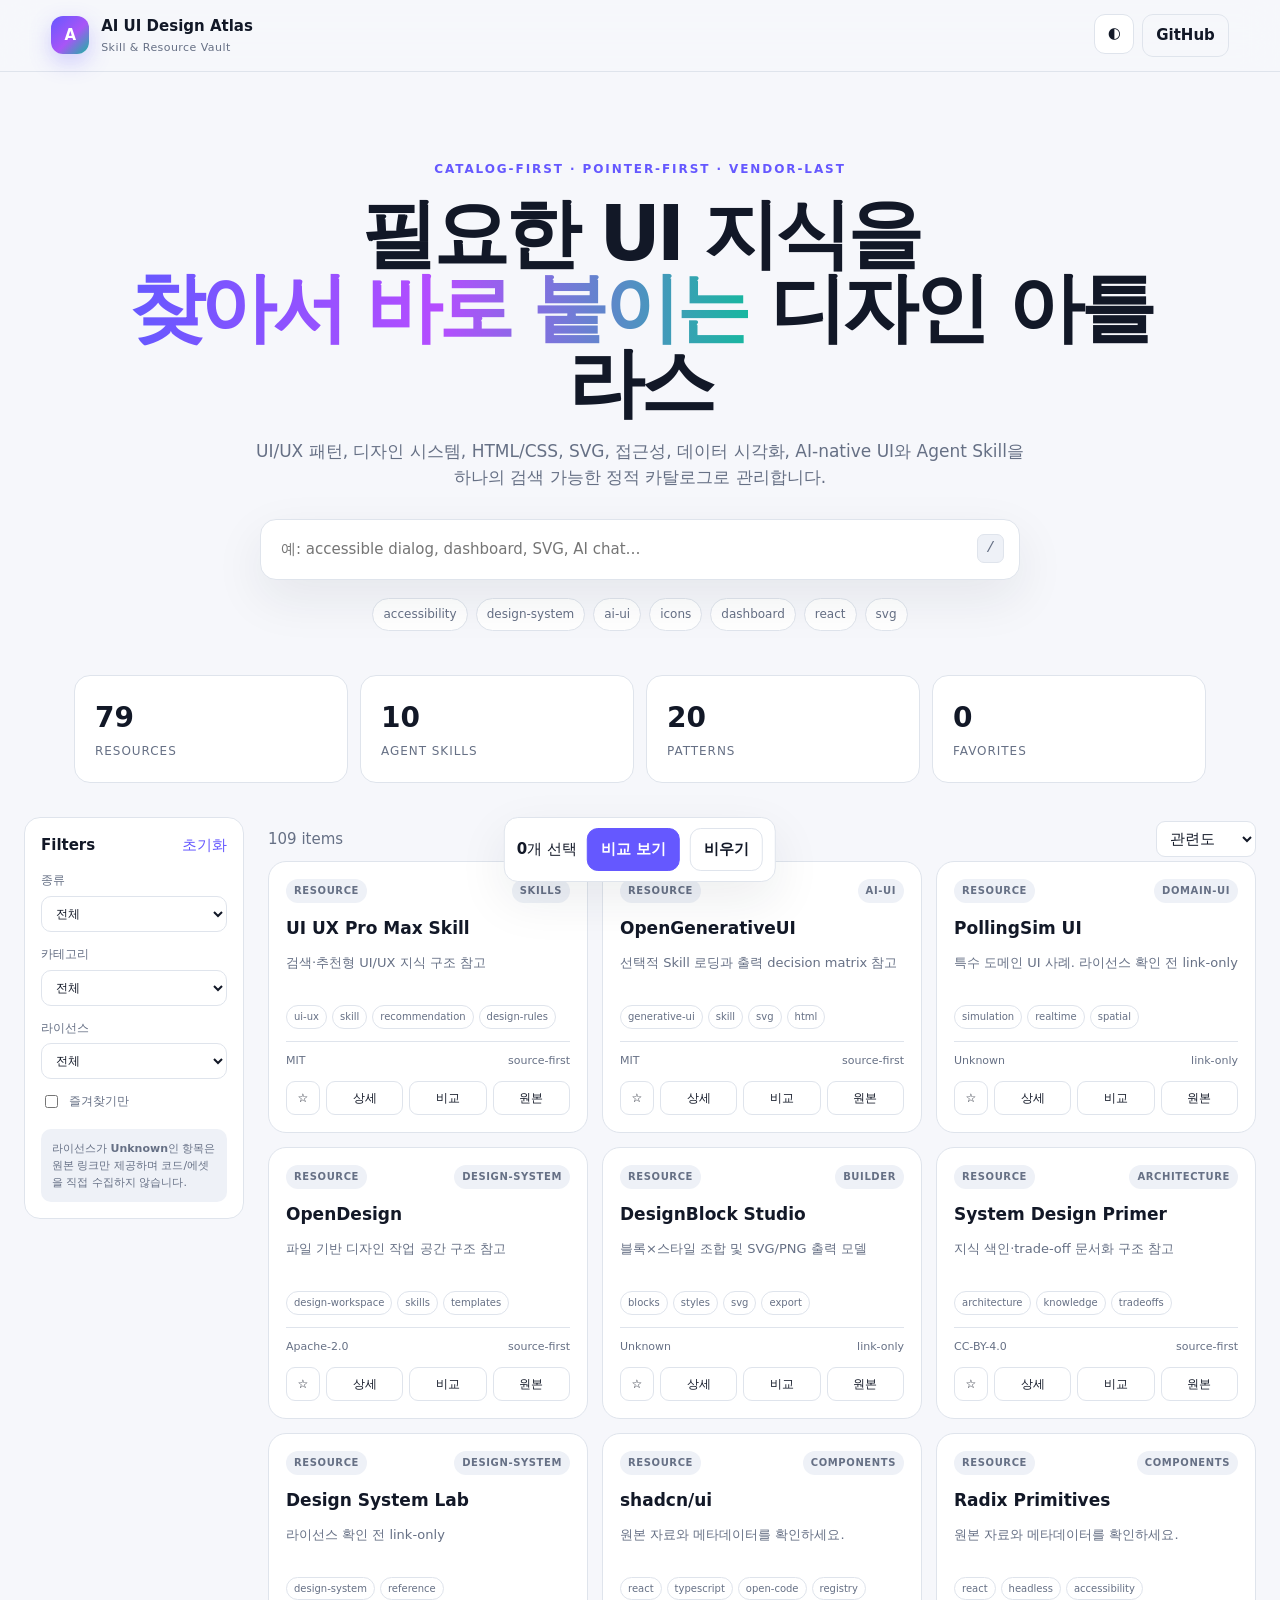
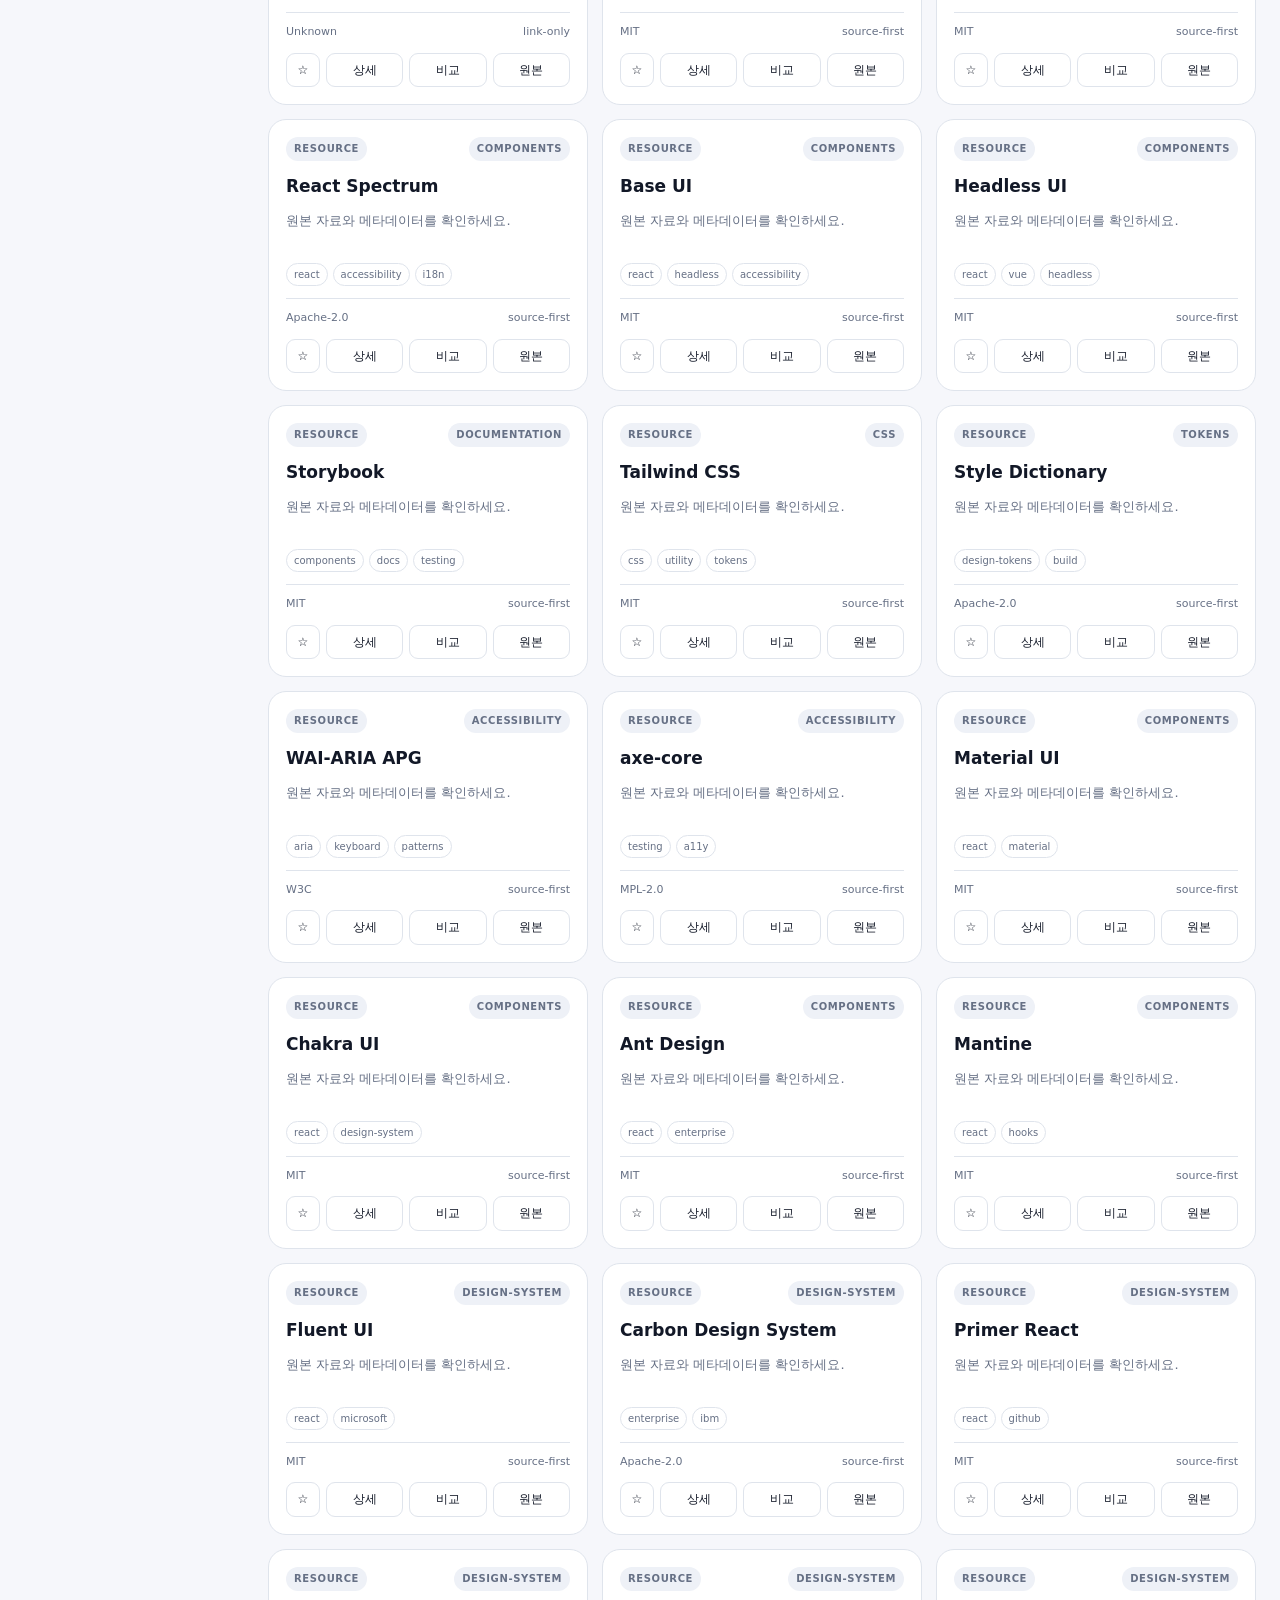
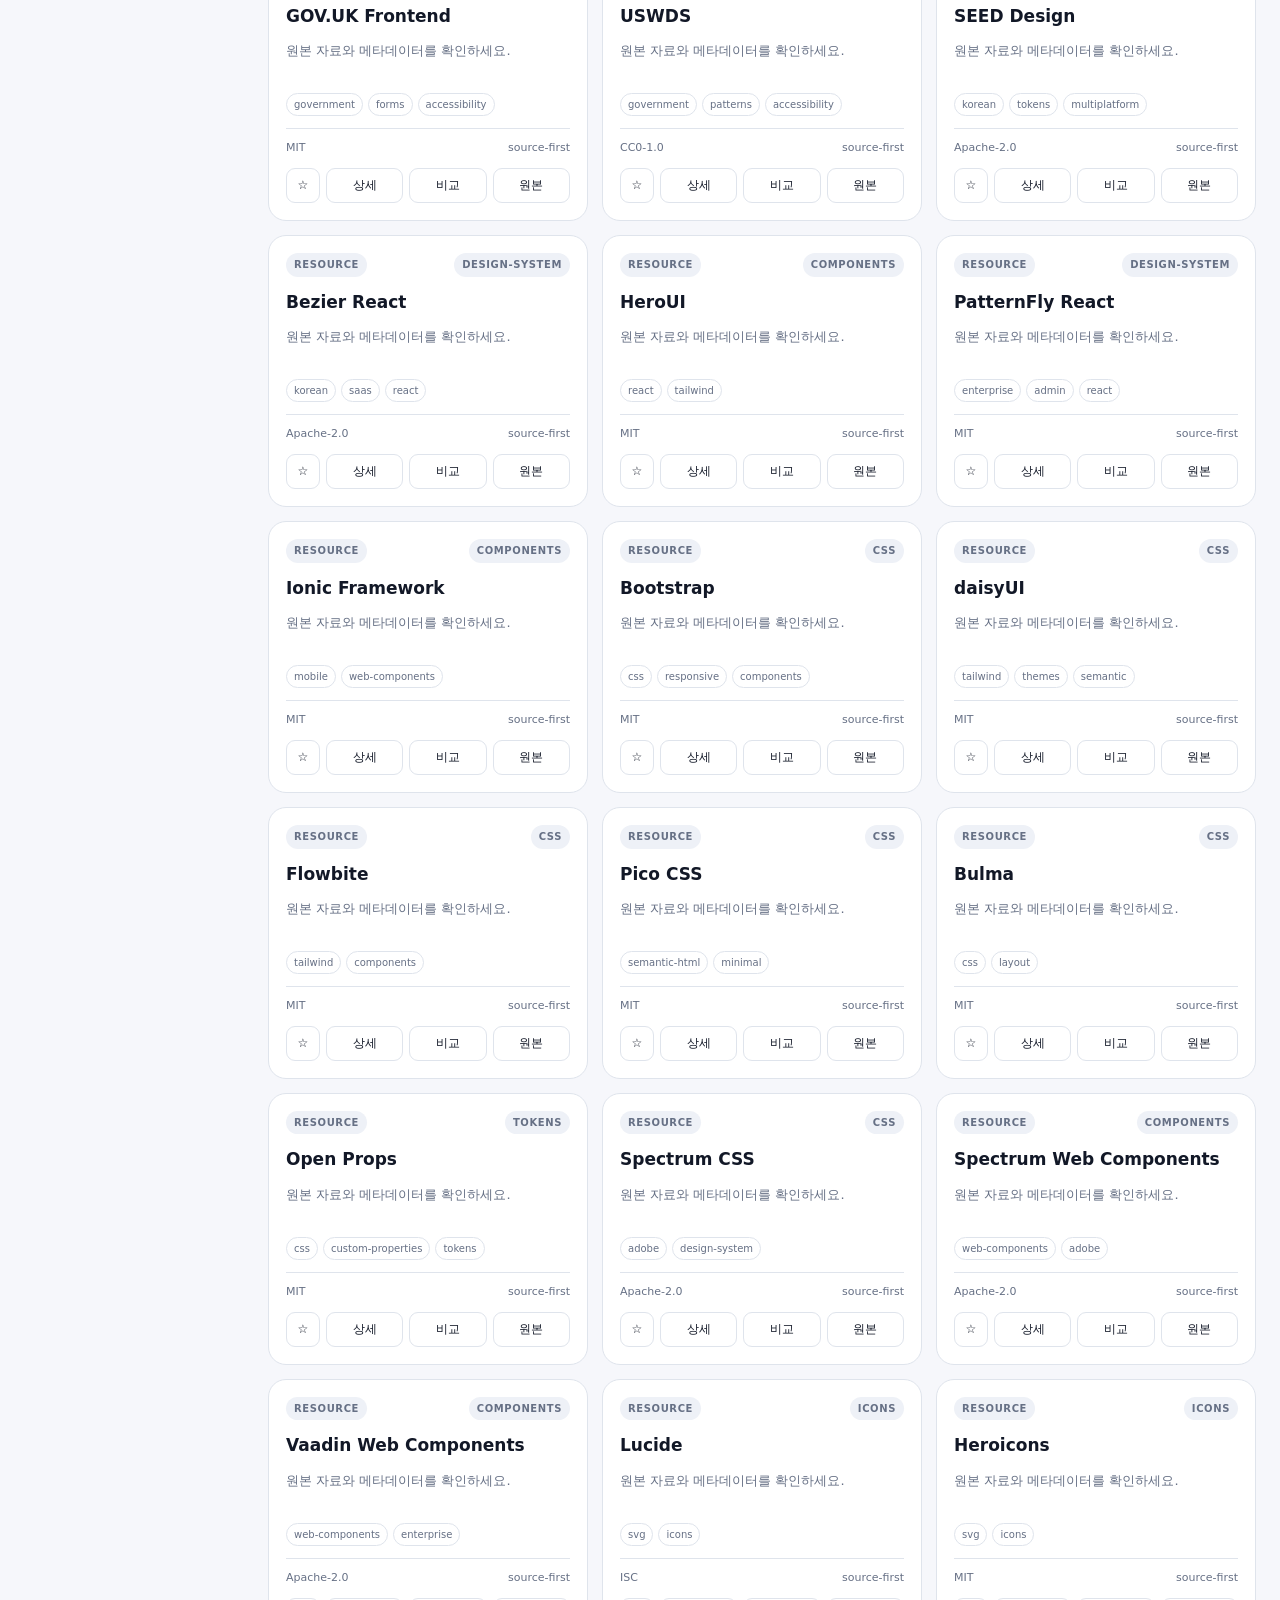
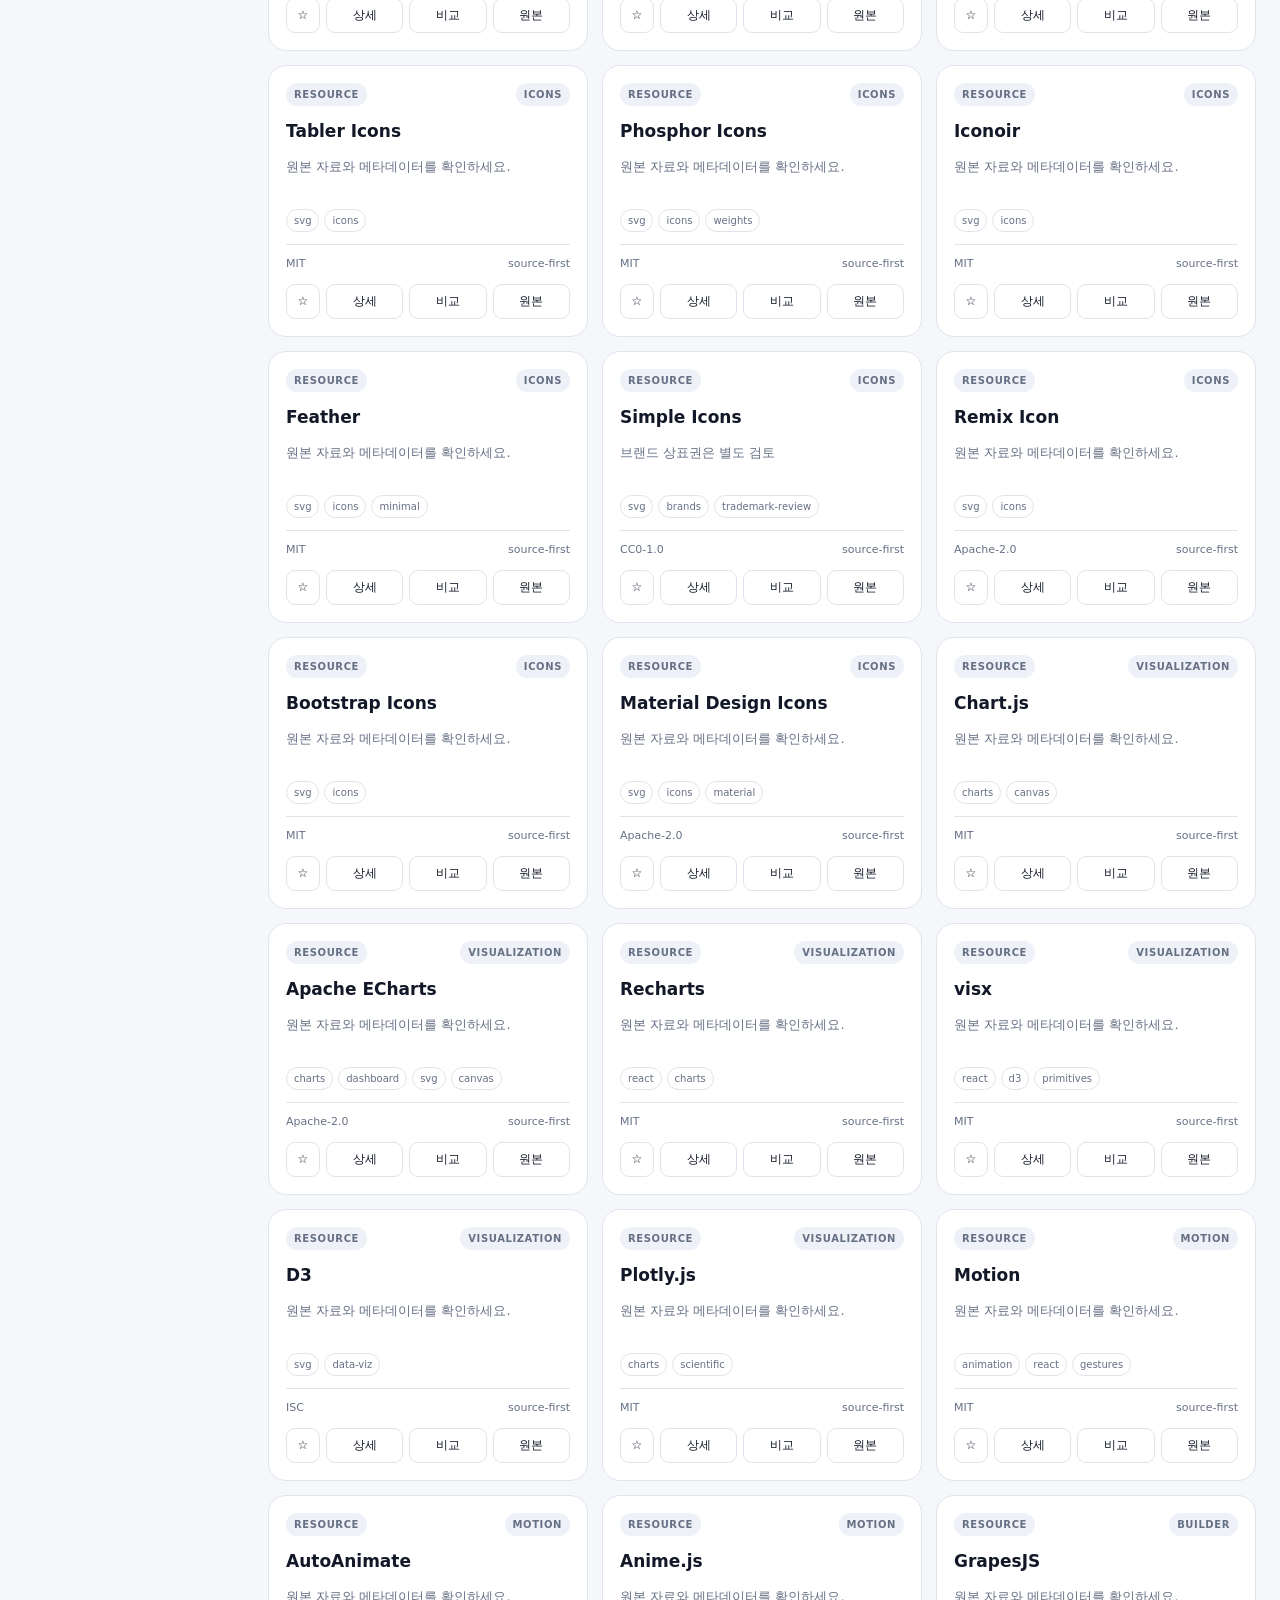
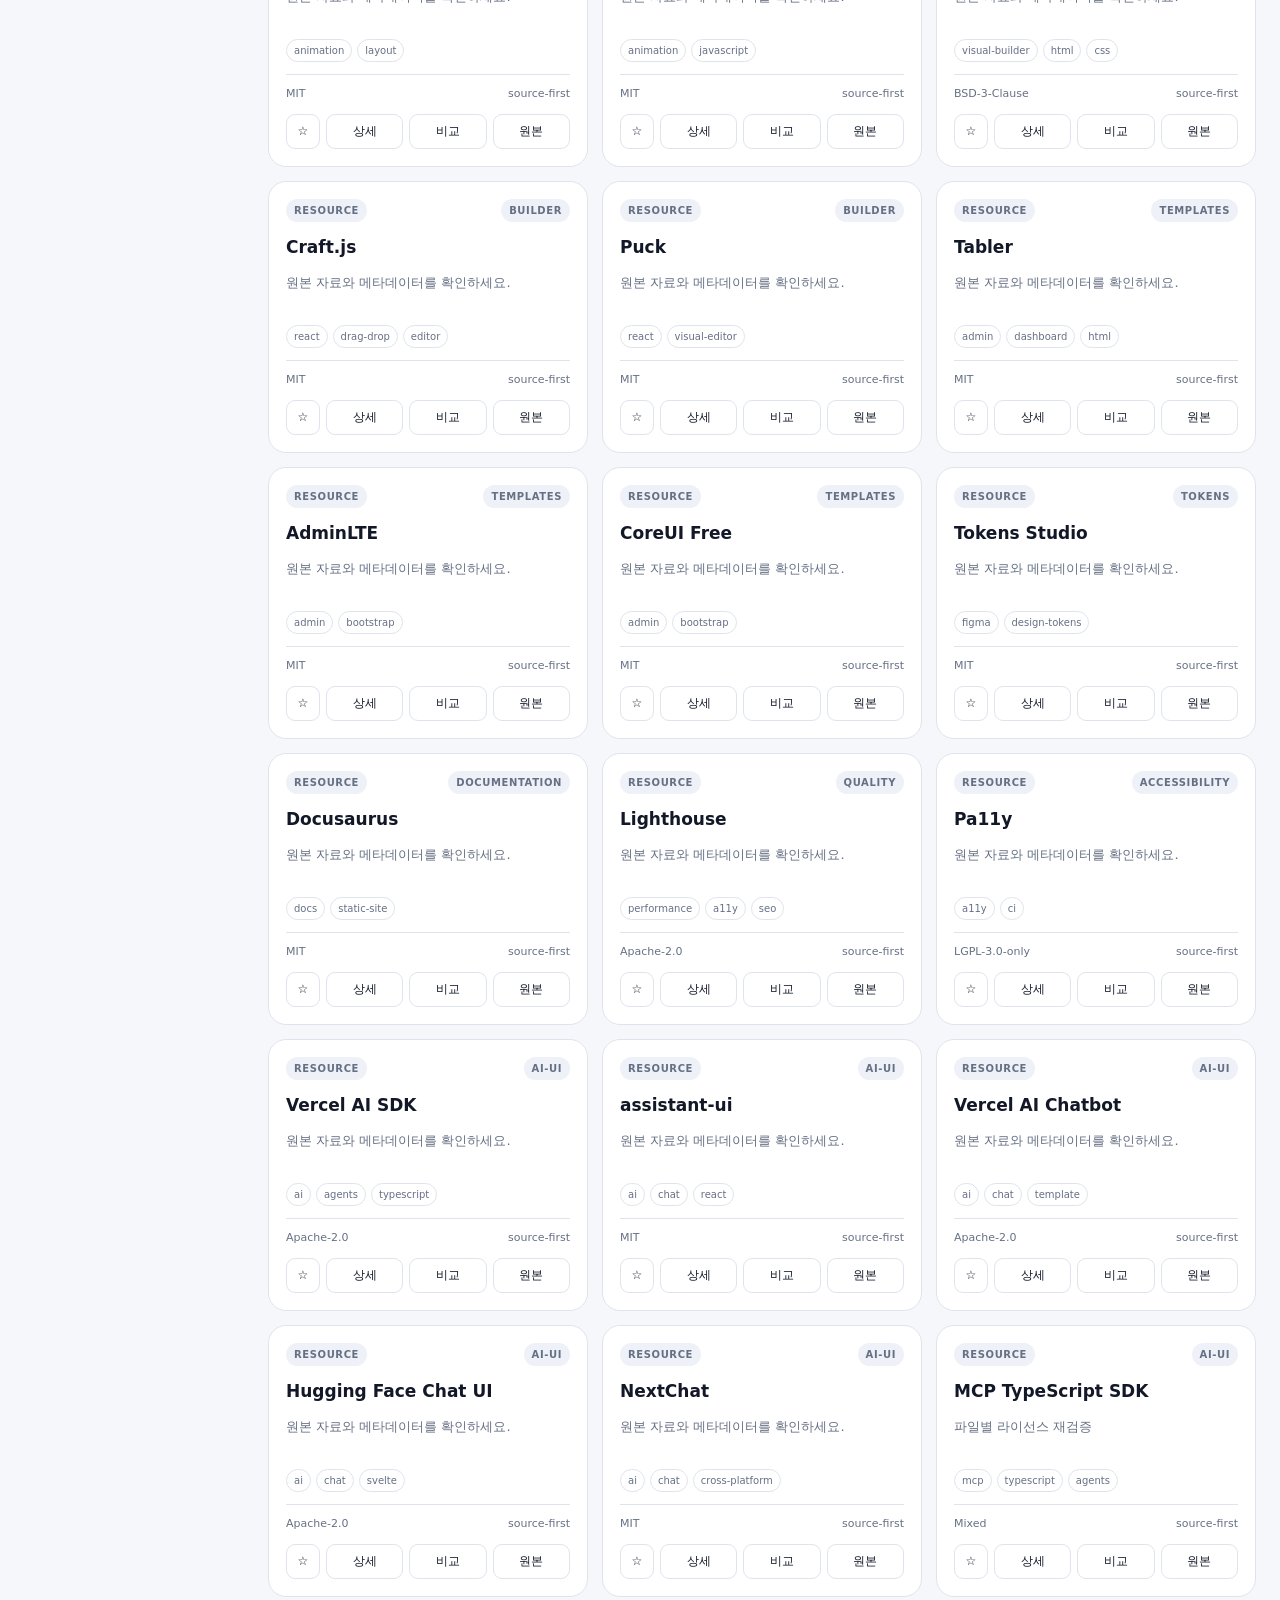
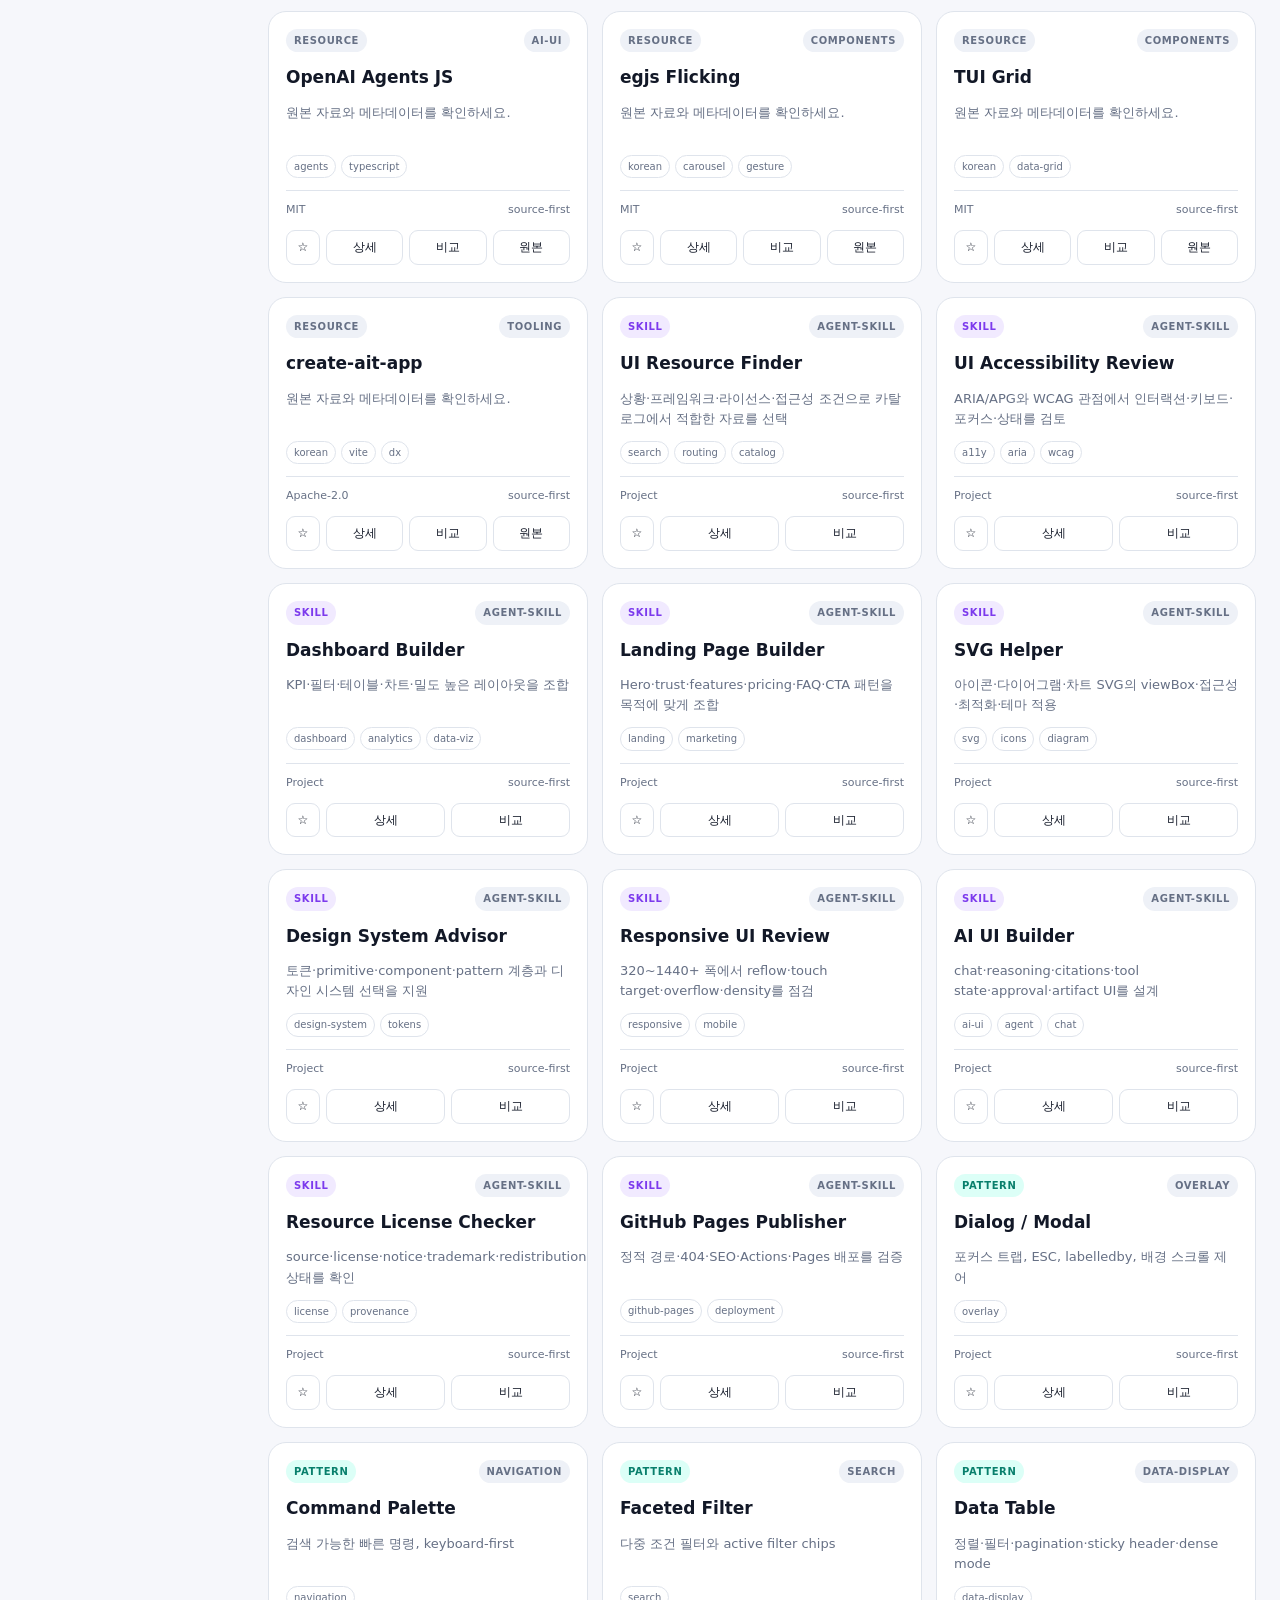
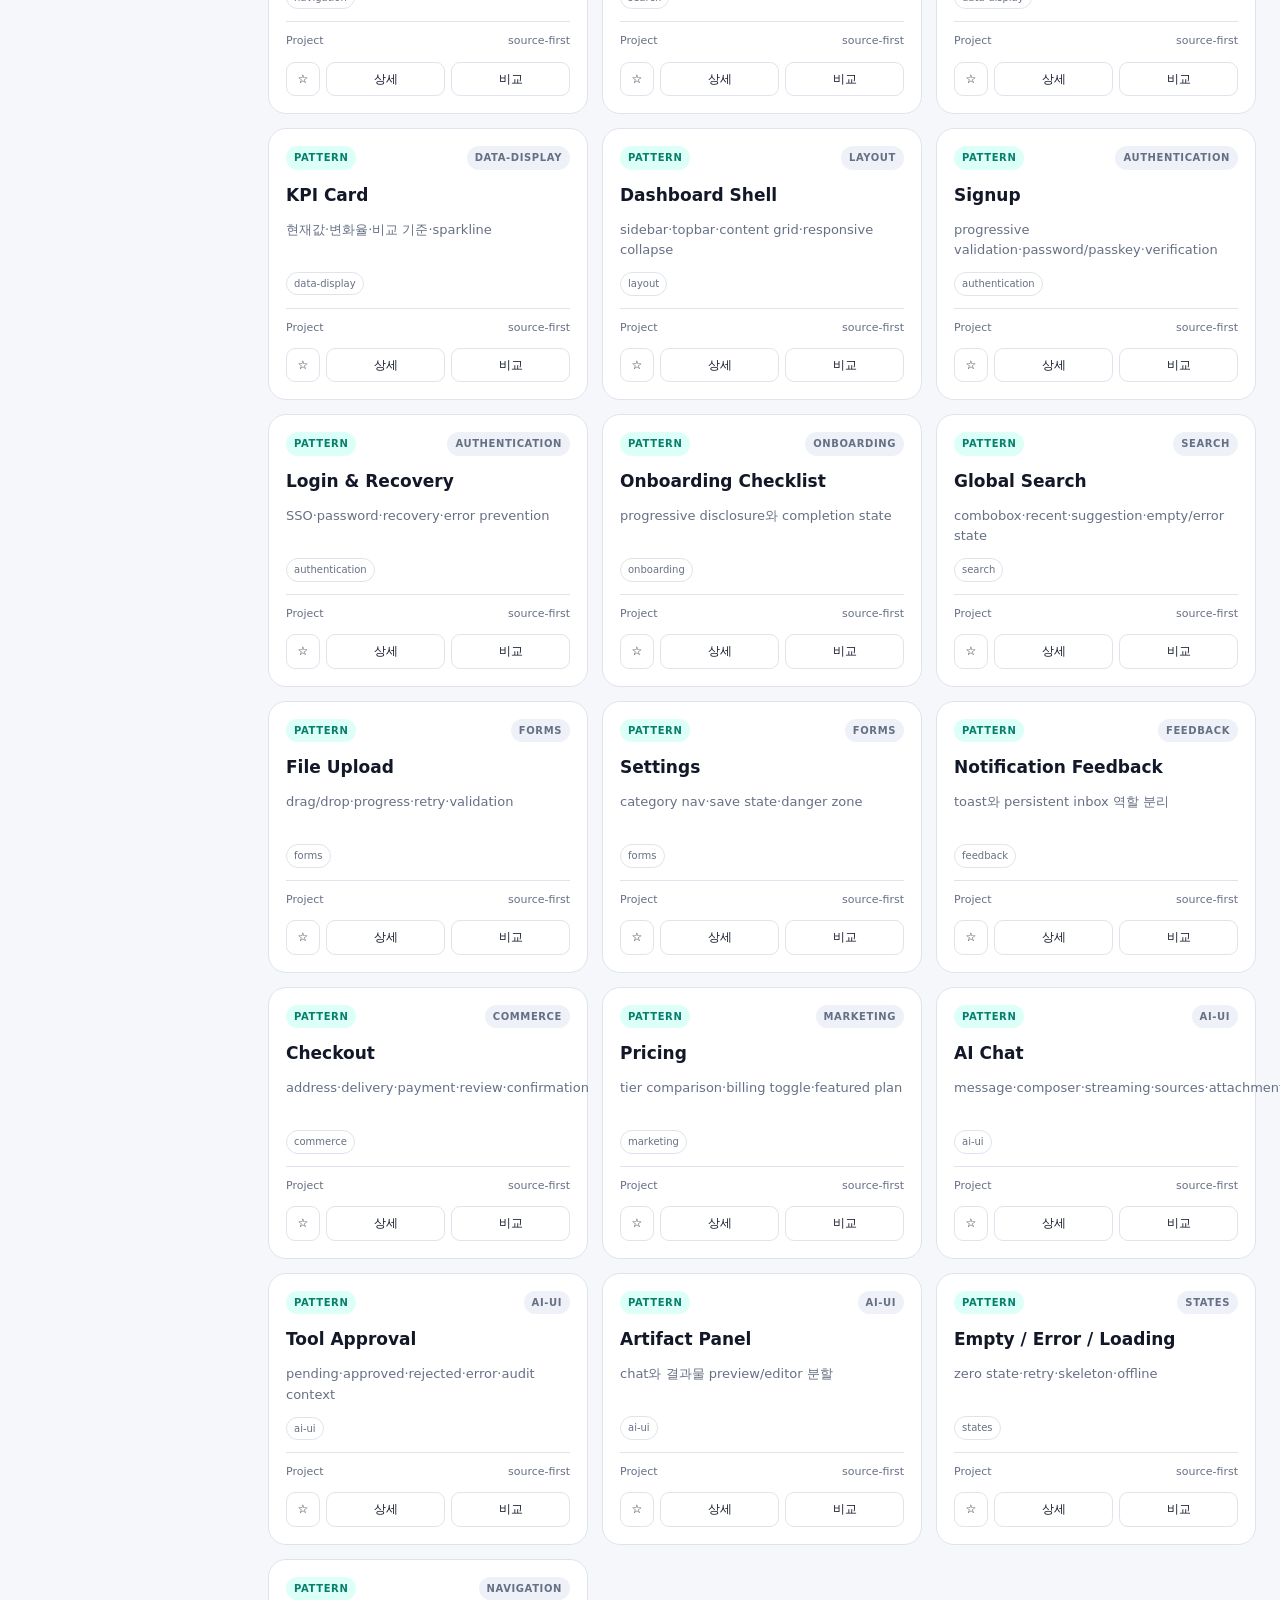
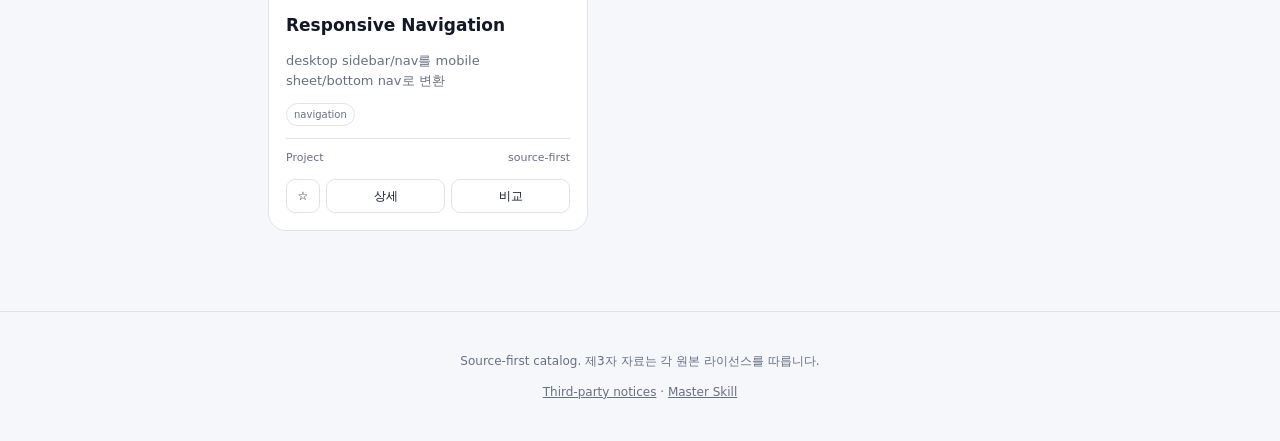
==== commit ad221341: "feat: build searchable AI UI Design Atlas vault" ====
--- a/index.html
+++ b/index.html
@@ -1,95 +1,95 @@
 <!doctype html>
-<html lang="ko">
+<html lang="ko" data-theme="system">
 <head>
-<meta charset="utf-8" />
-<meta name="viewport" content="width=device-width,initial-scale=1" />
-<meta name="description" content="같은 AI 일정 관리 대시보드로 비교하는 128가지 UI 디자인 스타일 아틀라스. 검색, 필터, 즐겨찾기, 비교, AI 프롬프트 복사를 지원합니다." />
-<meta name="theme-color" content="#f5f5f1" />
-<meta property="og:title" content="AI UI Design Atlas — 128 UI Styles" />
-<meta property="og:description" content="미니멀리즘부터 글래스모피즘, 브루탈리즘, Y2K, 사이버펑크, 에디토리얼까지. 같은 화면으로 128가지 UI 스타일을 비교하세요." />
-<meta property="og:type" content="website" />
-<title>AI UI Design Atlas — 128가지 UI 스타일</title>
-<style>
-:root{--ink:#111318;--paper:#f5f5f1;--white:#fff;--blue:#235cff;--line:#d9d9d2;--muted:#666b73;--max:1540px;--radius:22px;--shadow:0 18px 60px rgba(30,37,49,.07)}
-*{box-sizing:border-box}html{scroll-behavior:smooth}body{margin:0;background:var(--paper);color:var(--ink);font-family:Pretendard,"Noto Sans KR",-apple-system,BlinkMacSystemFont,"Segoe UI",sans-serif;word-break:keep-all}button,input,select{font:inherit}button{cursor:pointer}a{color:inherit}button:focus-visible,a:focus-visible,input:focus-visible,select:focus-visible{outline:3px solid #89a8ff;outline-offset:3px}
-.topbar{position:sticky;top:0;z-index:70;border-bottom:1px solid rgba(17,19,24,.12);background:rgba(245,245,241,.88);backdrop-filter:blur(18px)}.topbar-inner{max-width:var(--max);min-height:66px;margin:auto;padding:10px 24px;display:flex;align-items:center;justify-content:space-between;gap:18px}.brand{font-weight:950;letter-spacing:-.045em;white-space:nowrap}.brand span{color:var(--blue)}.nav{display:flex;gap:18px;align-items:center;font-size:13px;font-weight:760}.nav a{text-decoration:none}.nav a:hover{color:var(--blue)}.top-actions{display:flex;gap:8px}.top-btn{border:1px solid #d6d7d5;background:#fff;border-radius:10px;color:#25282e;font-size:12px;font-weight:850;padding:10px 13px}.top-btn.primary{background:var(--blue);border-color:var(--blue);color:#fff;box-shadow:0 8px 18px rgba(35,92,255,.22)}
-.hero{max-width:var(--max);margin:auto;padding:76px 24px 58px;display:grid;grid-template-columns:1.07fr .93fr;gap:58px;align-items:center}.hero h1{font-size:clamp(46px,5.6vw,88px);line-height:1.01;letter-spacing:-.068em;margin:0 0 24px;max-width:900px}.hero h1 em{font-style:normal;color:var(--blue);position:relative}.hero h1 em:after{content:"";position:absolute;height:7px;left:0;right:0;bottom:-3px;background:var(--blue);border-radius:50%;transform:rotate(-2deg)}.hero-lead{max-width:700px;font-size:18px;line-height:1.75;color:#4c5159;margin:0 0 30px}.hero-points{display:grid;grid-template-columns:repeat(3,1fr);gap:12px;max-width:700px}.point{padding:15px 0;border-top:2px solid #cfd2d9;font-size:12px;line-height:1.5}.point strong{display:block;font-size:15px;color:var(--ink);margin-bottom:3px}.point b{color:var(--blue)}
-.formula{background:#fff;border:1px solid var(--line);border-radius:24px;padding:28px;box-shadow:var(--shadow)}.formula h2{margin:0 0 8px;font-size:24px;letter-spacing:-.04em}.formula>p{margin:0 0 22px;color:var(--muted);font-size:14px}.formula-grid{display:grid;grid-template-columns:repeat(4,1fr);gap:9px;margin-bottom:22px}.formula-item{border-top:3px solid #c9d7ff;padding-top:9px}.formula-item b{display:block;color:var(--blue);font-size:11px;margin-bottom:5px}.formula-item span{font-size:11px;line-height:1.45}.prompt-box{position:relative;background:#f4f5f7;border:1px solid #e0e2e6;border-radius:12px;padding:15px 48px 15px 15px;font-size:12px;line-height:1.7}.mini-copy{position:absolute;right:9px;top:9px;width:31px;height:31px;border:1px solid #d6d8dd;background:#fff;border-radius:7px}
-.stats-band{max-width:var(--max);margin:0 auto 28px;padding:0 24px}.stats-inner{border-top:1px solid #d6d6d0;border-bottom:1px solid #d6d6d0;display:grid;grid-template-columns:repeat(4,1fr)}.stat{padding:23px 16px;border-right:1px solid #d6d6d0}.stat:last-child{border-right:0}.stat strong{display:block;font-size:32px;letter-spacing:-.05em}.stat span{font-size:12px;color:#686d76}
-.section-head{max-width:var(--max);margin:auto;padding:64px 24px 28px;display:flex;align-items:end;justify-content:space-between;gap:30px}.section-head h2{margin:0;font-size:clamp(34px,4vw,58px);letter-spacing:-.055em}.section-head p{max-width:590px;margin:0;color:var(--muted);line-height:1.7}.toolbar-wrap{position:sticky;top:65px;z-index:45;background:linear-gradient(var(--paper) 0 78%,rgba(245,245,241,0));padding-bottom:16px}.toolbar{max-width:var(--max);margin:auto;padding:10px 24px 7px;display:grid;grid-template-columns:minmax(250px,1.2fr) minmax(160px,.4fr) auto;gap:9px}.searchbox{position:relative}.searchbox input{width:100%;height:46px;border:1px solid #cfd0cc;border-radius:12px;background:#fff;padding:0 44px 0 15px;color:#17191e}.searchbox span{position:absolute;right:14px;top:50%;transform:translateY(-50%);font-size:15px;color:#858992}.toolbar select,.toolbar .utility{height:46px;border:1px solid #cfd0cc;border-radius:12px;background:#fff;padding:0 13px;color:#25282e;font-size:12px;font-weight:780}.utility{display:flex;align-items:center;gap:8px}.count-badge{min-width:58px;text-align:center;background:#111;color:#fff;border-radius:99px;padding:5px 8px;font-size:11px}.filters{max-width:var(--max);margin:auto;padding:0 24px 12px;display:flex;gap:7px;overflow:auto;scrollbar-width:none}.filter{white-space:nowrap;border:1px solid #cfcfc8;background:transparent;color:#42464d;border-radius:99px;padding:8px 12px;font-size:11px;font-weight:760}.filter.active,.filter:hover{background:var(--ink);color:#fff;border-color:var(--ink)}
-.style-grid{max-width:var(--max);margin:auto;padding:0 24px 100px;display:grid;grid-template-columns:repeat(2,minmax(0,1fr));gap:14px}.style-card{content-visibility:auto;contain-intrinsic-size:430px;background:var(--white);border:1px solid var(--line);border-radius:var(--radius);padding:15px;display:grid;grid-template-columns:minmax(0,1.42fr) minmax(190px,.72fr);gap:17px;min-height:420px;transition:transform .2s,box-shadow .2s}.style-card:hover{transform:translateY(-2px);box-shadow:0 16px 42px rgba(17,19,24,.08)}.style-card.is-hidden{display:none}.style-title{height:46px;display:flex;align-items:center;gap:9px;min-width:0}.num{width:34px;height:28px;display:grid;place-items:center;background:var(--ink);color:white;border-radius:7px;font-size:11px;font-weight:900}.style-title h3{font-size:18px;margin:0;letter-spacing:-.04em;white-space:nowrap;overflow:hidden;text-overflow:ellipsis}.style-title small{font-size:10px;color:#737780;margin-left:6px;letter-spacing:.02em}.preview{--s-bg:#f1f1f1;--s-surface:#fff;--s-text:#1d1f24;--s-accent:#235cff;--s-border:#d9dce1;--s-radius:12px;--s-font:inherit;position:relative;height:330px;border-radius:15px;overflow:hidden;padding:14px;background:var(--s-bg);color:var(--s-text);font-family:var(--s-font);isolation:isolate}.preview:before,.preview:after{pointer-events:none}.dash{position:relative;z-index:2;height:100%;display:grid;grid-template-columns:25% 1fr;gap:9px;font-size:9px}.side{padding:13px 8px}.side-logo{font-weight:950;font-size:10px;margin-bottom:18px;letter-spacing:-.03em}.side-link{display:flex;align-items:center;gap:5px;padding:6px 5px;margin:3px 0;border-radius:6px}.dot{width:6px;height:6px;border-radius:2px;background:currentColor;opacity:.65}.work{padding:12px 10px}.hello{font-size:12px;font-weight:850;margin-bottom:10px}.mini-grid{height:calc(100% - 22px);display:grid;grid-template-columns:1.2fr .8fr;gap:8px}.calendar,.schedule,.next{padding:10px;border-radius:calc(var(--s-radius) * .7)}.calendar{grid-row:span 2}.panel-title{font-size:7px;font-weight:800;margin-bottom:8px;opacity:.75}.cal-days{display:grid;grid-template-columns:repeat(7,1fr);gap:4px;font-size:6px;text-align:center}.cal-days b{aspect-ratio:1;display:grid;place-items:center}.today{border-radius:50%;background:var(--s-accent);color:#fff}.event{display:flex;gap:4px;margin:6px 0;font-size:6.5px;line-height:1.35}.event:before{content:"";width:3px;border-radius:2px;background:var(--s-accent)}
-.preview .side,.preview .calendar,.preview .schedule,.preview .next{background:var(--s-surface);border:1px solid var(--s-border);border-radius:var(--s-radius)}.preview .side-link:first-of-type{background:color-mix(in srgb,var(--s-accent) 15%,transparent);color:var(--s-accent)}
-.style-info{padding:47px 5px 6px 0;display:flex;flex-direction:column;min-width:0}.category-line{font-size:10px;color:var(--blue);font-weight:850;margin-bottom:9px}.desc{font-size:12px;line-height:1.63;color:#4e535b;margin:0 0 14px}.meta{margin:0 0 12px}.meta b{display:block;font-size:10px;margin-bottom:4px}.meta span{font-size:10.5px;line-height:1.55;color:#5c6169}.card-actions{display:flex;align-items:center;gap:7px;margin-top:auto}.prompt-trigger,.icon-btn{border:0;background:none;padding:8px 0 2px;font-size:10.5px;font-weight:850;border-bottom:1px solid #bfc1c6}.prompt-trigger{flex:1;display:flex;align-items:center;justify-content:space-between;text-align:left}.icon-btn{width:30px;border:1px solid #d4d5d1;border-radius:7px;padding:7px 0;background:#fff}.icon-btn.active{background:#111;color:#fff;border-color:#111}
-/* effect families */
-.fx-minimal .side,.fx-minimal .calendar,.fx-minimal .schedule,.fx-minimal .next,.fx-gallery .side,.fx-gallery .calendar,.fx-gallery .schedule,.fx-gallery .next{box-shadow:none}.fx-flat .side,.fx-flat .calendar,.fx-flat .schedule,.fx-flat .next{box-shadow:none;border-width:0}.fx-material .side,.fx-material .calendar,.fx-material .schedule,.fx-material .next{box-shadow:0 5px 14px rgba(20,27,38,.12);border-color:transparent}.fx-swiss{border:1px solid #111;border-radius:0}.fx-swiss .side,.fx-swiss .calendar,.fx-swiss .schedule,.fx-swiss .next{border-radius:0;border-color:#111}.fx-corporate .side,.fx-corporate .calendar,.fx-corporate .schedule,.fx-corporate .next{box-shadow:0 2px 8px rgba(37,55,87,.07)}.fx-mono .side,.fx-mono .calendar,.fx-mono .schedule,.fx-mono .next{border-radius:2px}.fx-rounded .side,.fx-rounded .calendar,.fx-rounded .schedule,.fx-rounded .next{border-radius:22px}.fx-contrast .side,.fx-contrast .calendar,.fx-contrast .schedule,.fx-contrast .next{border:2px solid currentColor}
-.fx-glass:before,.fx-frost:before,.fx-mesh:before,.fx-aurora:before,.fx-chromatic:before,.fx-iridescent:before{content:"";position:absolute;inset:-20%;background:radial-gradient(circle at 20% 20%,color-mix(in srgb,var(--s-accent) 70%,#fff),transparent 35%),radial-gradient(circle at 80% 70%,#d77cff,transparent 35%),radial-gradient(circle at 70% 15%,#75e8ff,transparent 30%);filter:blur(16px);opacity:.85}.fx-glass .side,.fx-glass .calendar,.fx-glass .schedule,.fx-glass .next,.fx-frost .side,.fx-frost .calendar,.fx-frost .schedule,.fx-frost .next,.fx-acrylic .side,.fx-acrylic .calendar,.fx-acrylic .schedule,.fx-acrylic .next{background:color-mix(in srgb,#fff 48%,transparent);border-color:rgba(255,255,255,.65);backdrop-filter:blur(12px);box-shadow:0 10px 24px rgba(48,61,105,.16)}.fx-frost .side,.fx-frost .calendar,.fx-frost .schedule,.fx-frost .next{backdrop-filter:blur(20px) saturate(.85)}.fx-acrylic{background-image:linear-gradient(135deg,rgba(255,255,255,.08),rgba(0,0,0,.08))}.fx-mica .side,.fx-mica .calendar,.fx-mica .schedule,.fx-mica .next{background:color-mix(in srgb,var(--s-surface) 82%,var(--s-accent));box-shadow:0 12px 30px rgba(33,43,72,.12)}.fx-neuro .side,.fx-neuro .calendar,.fx-neuro .schedule,.fx-neuro .next{border:0;background:var(--s-bg);box-shadow:7px 7px 14px color-mix(in srgb,var(--s-bg) 72%,#7e8794),-7px -7px 14px #fff}.fx-neuro .side-link:first-of-type{box-shadow:inset 2px 2px 5px rgba(65,75,90,.18),inset -2px -2px 5px #fff}.fx-clay .side,.fx-clay .calendar,.fx-clay .schedule,.fx-clay .next,.fx-plastic .side,.fx-plastic .calendar,.fx-plastic .schedule,.fx-plastic .next{border:0;box-shadow:inset 2px 2px 5px rgba(255,255,255,.9),inset -4px -5px 10px rgba(100,70,120,.12),0 9px 18px rgba(73,55,105,.17);border-radius:20px}.fx-paper .side,.fx-paper .calendar,.fx-paper .schedule,.fx-paper .next{box-shadow:5px 6px 0 rgba(86,61,42,.11);border-radius:2px}.fx-plastic .side,.fx-plastic .calendar,.fx-plastic .schedule,.fx-plastic .next{background:linear-gradient(145deg,#fff,var(--s-surface))}
-.fx-brutal,.fx-neobrutal{border:3px solid #111;border-radius:0}.fx-brutal .side,.fx-brutal .calendar,.fx-brutal .schedule,.fx-brutal .next,.fx-neobrutal .side,.fx-neobrutal .calendar,.fx-neobrutal .schedule,.fx-neobrutal .next{border:2px solid #111;border-radius:0;box-shadow:4px 4px 0 #111}.fx-neobrutal .side,.fx-neobrutal .calendar,.fx-neobrutal .schedule,.fx-neobrutal .next{border-radius:8px}.fx-anti{transform:rotate(-.35deg)}.fx-anti .calendar{transform:translate(5px,-2px) rotate(1deg)}.fx-anti .schedule{transform:translate(-4px,3px) rotate(-1.4deg)}.fx-acid:before{content:"";position:absolute;inset:0;background:repeating-linear-gradient(125deg,transparent 0 22px,rgba(255,255,0,.12) 22px 24px)}.fx-punk .side,.fx-punk .calendar,.fx-punk .schedule,.fx-punk .next{border:1px dashed currentColor;box-shadow:5px 5px 0 rgba(244,59,47,.5);border-radius:0}.fx-dada .side{transform:rotate(-2deg)}.fx-dada .schedule{transform:rotate(2deg)}.fx-construct:before{content:"";position:absolute;width:180px;height:30px;background:var(--s-accent);right:-35px;top:28px;transform:rotate(28deg);opacity:.72}.fx-memphis:before{content:"•  ×  △  ○  ~";position:absolute;inset:0;font-size:25px;word-spacing:25px;line-height:90px;opacity:.15;transform:rotate(-8deg)}
-.fx-y2k:before{content:"✦";position:absolute;right:10px;top:5px;font-size:26px;color:#fff;text-shadow:0 0 9px var(--s-accent)}.fx-y2k .side,.fx-y2k .calendar,.fx-y2k .schedule,.fx-y2k .next{box-shadow:inset 0 0 0 1px #fff,4px 4px 0 rgba(90,60,165,.25)}.fx-web1{border:3px ridge #d0d0d0;border-radius:0}.fx-web1 .side,.fx-web1 .calendar,.fx-web1 .schedule,.fx-web1 .next{border:2px inset #ddd;border-radius:0}.fx-retroos .side,.fx-retroos .calendar,.fx-retroos .schedule,.fx-retroos .next{border:2px outset #fff;border-radius:0;box-shadow:none}.fx-vapor:before,.fx-synth:before{content:"";position:absolute;inset:45% -20% -20%;background:repeating-linear-gradient(0deg,rgba(70,230,255,.25) 0 1px,transparent 1px 18px),repeating-linear-gradient(90deg,rgba(255,60,220,.25) 0 1px,transparent 1px 24px);transform:perspective(220px) rotateX(55deg);transform-origin:bottom}.fx-synth .side,.fx-synth .calendar,.fx-synth .schedule,.fx-synth .next{box-shadow:0 0 16px rgba(57,231,255,.18);border-color:#4e7ca5}.fx-aero:before{content:"";position:absolute;inset:0;background:radial-gradient(circle at 22% 18%,rgba(255,255,255,.8),transparent 20%),linear-gradient(#bce9ff 0 45%,#84c97a 46% 60%,#4aa061 61%);opacity:.75}.fx-aero .side,.fx-aero .calendar,.fx-aero .schedule,.fx-aero .next{background:rgba(255,255,255,.62);backdrop-filter:blur(5px);box-shadow:inset 0 1px 0 #fff,0 8px 18px rgba(29,92,83,.18)}.fx-retrofuture:before{content:"";position:absolute;width:220px;height:220px;border:1px solid rgba(239,101,63,.35);border-radius:50%;right:-100px;top:-80px;box-shadow:0 0 0 30px rgba(239,101,63,.08),0 0 0 60px rgba(155,106,169,.05)}.fx-crt:after,.fx-terminal:after{content:"";position:absolute;inset:0;background:repeating-linear-gradient(0deg,rgba(255,255,255,.03) 0 1px,transparent 1px 3px);mix-blend-mode:screen}.fx-crt{box-shadow:inset 0 0 35px #000}.fx-crt .side,.fx-crt .calendar,.fx-crt .schedule,.fx-crt .next,.fx-terminal .side,.fx-terminal .calendar,.fx-terminal .schedule,.fx-terminal .next{box-shadow:0 0 10px rgba(113,255,144,.1)}
-.fx-dark .side,.fx-dark .calendar,.fx-dark .schedule,.fx-dark .next,.fx-analyticsdark .side,.fx-analyticsdark .calendar,.fx-analyticsdark .schedule,.fx-analyticsdark .next{box-shadow:0 14px 30px rgba(0,0,0,.3)}.fx-cyber:before{content:"";position:absolute;inset:0;background:linear-gradient(115deg,transparent 0 65%,rgba(255,43,214,.2) 65% 66%,transparent 66%),linear-gradient(25deg,transparent 0 72%,rgba(85,240,255,.15) 72% 73%,transparent 73%)}.fx-cyber .side,.fx-cyber .calendar,.fx-cyber .schedule,.fx-cyber .next{clip-path:polygon(0 0,93% 0,100% 10%,100% 100%,7% 100%,0 90%)}.fx-hud .side,.fx-hud .calendar,.fx-hud .schedule,.fx-hud .next,.fx-blueprint .side,.fx-blueprint .calendar,.fx-blueprint .schedule,.fx-blueprint .next{background:rgba(5,25,31,.55);border-color:color-mix(in srgb,var(--s-accent) 55%,transparent);box-shadow:inset 0 0 15px rgba(62,232,255,.04);border-radius:3px}.fx-hud:before,.fx-blueprint:before{content:"";position:absolute;inset:0;background-image:linear-gradient(rgba(105,198,255,.08) 1px,transparent 1px),linear-gradient(90deg,rgba(105,198,255,.08) 1px,transparent 1px);background-size:18px 18px}.fx-scifi .side,.fx-scifi .calendar,.fx-scifi .schedule,.fx-scifi .next{clip-path:polygon(8px 0,100% 0,100% calc(100% - 8px),calc(100% - 8px) 100%,0 100%,0 8px);border-radius:0}.fx-holo:before{content:"";position:absolute;inset:-30%;background:conic-gradient(from 30deg,rgba(125,248,255,.35),rgba(163,93,255,.35),rgba(255,108,196,.3),rgba(125,248,255,.35));filter:blur(22px)}.fx-holo .side,.fx-holo .calendar,.fx-holo .schedule,.fx-holo .next{background:rgba(255,255,255,.07);backdrop-filter:blur(9px);border-color:rgba(200,240,255,.25)}.fx-glitch .dash{filter:drop-shadow(2px 0 0 rgba(255,60,145,.28)) drop-shadow(-2px 0 0 rgba(77,227,255,.22))}
-.fx-mesh .side,.fx-mesh .calendar,.fx-mesh .schedule,.fx-mesh .next,.fx-aurora .side,.fx-aurora .calendar,.fx-aurora .schedule,.fx-aurora .next,.fx-chromatic .side,.fx-chromatic .calendar,.fx-chromatic .schedule,.fx-chromatic .next,.fx-iridescent .side,.fx-iridescent .calendar,.fx-iridescent .schedule,.fx-iridescent .next{background:rgba(255,255,255,.45);backdrop-filter:blur(9px);border-color:rgba(255,255,255,.48)}.fx-neon .side,.fx-neon .calendar,.fx-neon .schedule,.fx-neon .next{box-shadow:0 0 16px color-mix(in srgb,var(--s-accent) 25%,transparent);border-color:color-mix(in srgb,var(--s-accent) 60%,#fff)}.fx-duotone:before{content:"";position:absolute;inset:0;background:linear-gradient(135deg,color-mix(in srgb,var(--s-accent) 25%,transparent),transparent 52%,rgba(80,44,190,.12))}.fx-sunset:before{content:"";position:absolute;inset:0;background:linear-gradient(145deg,#ffba7a,#ff7d8d 47%,#7e67e8);opacity:.55}.fx-lime .side,.fx-lime .calendar,.fx-lime .schedule,.fx-lime .next{box-shadow:0 0 0 1px rgba(200,255,47,.08)}
-.fx-organic .side,.fx-organic .calendar,.fx-organic .schedule,.fx-organic .next,.fx-biomorphic .side,.fx-biomorphic .calendar,.fx-biomorphic .schedule,.fx-biomorphic .next{border-radius:24px 14px 24px 16px}.fx-biomorphic .calendar{border-radius:35% 16px 25% 18px}.fx-botanical:before{content:"❦";position:absolute;font-size:90px;right:-8px;bottom:-18px;color:var(--s-accent);opacity:.08;transform:rotate(-22deg)}.fx-eco:before,.fx-wabi:before,.fx-earthy:before,.fx-terracotta:before{content:"";position:absolute;inset:0;opacity:.18;background-image:radial-gradient(#735 0.45px,transparent .7px);background-size:6px 6px}.fx-wabi .side,.fx-wabi .calendar,.fx-wabi .schedule,.fx-wabi .next{border-style:dashed;border-radius:5px}.fx-zen .side,.fx-zen .calendar,.fx-zen .schedule,.fx-zen .next{box-shadow:none;border-color:color-mix(in srgb,var(--s-border) 70%,transparent);border-radius:1px}.fx-earthy .side,.fx-earthy .calendar,.fx-earthy .schedule,.fx-earthy .next{box-shadow:0 8px 18px rgba(83,57,37,.1)}.fx-terracotta .side,.fx-terracotta .calendar,.fx-terracotta .schedule,.fx-terracotta .next{border-radius:18px}
-.fx-immersive{perspective:700px}.fx-immersive .dash{transform:rotateX(4deg) rotateY(-5deg);gap:14px}.fx-immersive .side,.fx-immersive .calendar,.fx-immersive .schedule,.fx-immersive .next{box-shadow:14px 17px 28px rgba(72,45,29,.23),inset 1px 1px 2px #fff}.fx-isometric .dash{transform:rotateX(5deg) rotateY(-4deg)}.fx-isometric .side,.fx-isometric .calendar,.fx-isometric .schedule,.fx-isometric .next{box-shadow:10px 10px 0 color-mix(in srgb,var(--s-accent) 14%,transparent)}.fx-lowpoly:before{content:"";position:absolute;inset:0;background:linear-gradient(25deg,transparent 50%,rgba(106,103,173,.1) 50%),linear-gradient(155deg,transparent 52%,rgba(255,255,255,.35) 52%);background-size:90px 90px}.fx-skeuo .side,.fx-skeuo .calendar,.fx-skeuo .schedule,.fx-skeuo .next{background:linear-gradient(145deg,#e3c59f,#b98b61);border-color:#7a5034;box-shadow:inset 0 1px 2px #f1d8b8,inset 0 -4px 8px rgba(74,35,13,.25),0 7px 16px rgba(50,24,11,.25)}.fx-hyperreal .side,.fx-hyperreal .calendar,.fx-hyperreal .schedule,.fx-hyperreal .next{background:linear-gradient(145deg,#333,#151515);border-color:#555;box-shadow:0 15px 30px rgba(0,0,0,.5),inset 0 1px 1px rgba(255,255,255,.3)}.fx-spatial .side,.fx-spatial .calendar,.fx-spatial .schedule,.fx-spatial .next{background:rgba(28,38,58,.68);backdrop-filter:blur(10px);box-shadow:0 15px 30px rgba(0,0,0,.25);transform:translateZ(20px)}.fx-deepcards .calendar{box-shadow:0 18px 26px rgba(50,65,90,.24)}.fx-deepcards .schedule{box-shadow:0 12px 18px rgba(50,65,90,.18)}.fx-diorama:before{content:"";position:absolute;left:15%;right:8%;bottom:8%;height:28%;background:rgba(93,60,41,.16);filter:blur(18px);border-radius:50%}
-.fx-handdrawn .side,.fx-handdrawn .calendar,.fx-handdrawn .schedule,.fx-handdrawn .next,.fx-doodle .side,.fx-doodle .calendar,.fx-doodle .schedule,.fx-doodle .next{border:2px solid currentColor;border-radius:9px 14px 8px 12px;box-shadow:3px 3px 0 rgba(0,0,0,.1)}.fx-doodle:before{content:"✎  ☺  ↗  ★";position:absolute;inset:8px;font-size:18px;word-spacing:34px;opacity:.12}.fx-collage .side{transform:rotate(-1.6deg)}.fx-collage .calendar{transform:rotate(.8deg)}.fx-collage .schedule{transform:rotate(-1deg)}.fx-cutpaper .side,.fx-cutpaper .calendar,.fx-cutpaper .schedule,.fx-cutpaper .next{box-shadow:5px 7px 0 rgba(69,48,29,.13);border-color:transparent}.fx-riso:after,.fx-halftone:after{content:"";position:absolute;inset:0;background-image:radial-gradient(rgba(24,44,91,.16) .7px,transparent .9px);background-size:5px 5px;mix-blend-mode:multiply}.fx-riso .dash{filter:drop-shadow(1px 1px 0 rgba(229,80,69,.18))}.fx-halftone .side,.fx-halftone .calendar,.fx-halftone .schedule,.fx-halftone .next{border:2px solid #191919;border-radius:0}.fx-comic .side,.fx-comic .calendar,.fx-comic .schedule,.fx-comic .next{border:2px solid #111;box-shadow:4px 4px 0 #111}.fx-sticker .side,.fx-sticker .calendar,.fx-sticker .schedule,.fx-sticker .next,.fx-stickerpop .side,.fx-stickerpop .calendar,.fx-stickerpop .schedule,.fx-stickerpop .next{border:3px solid #fff;box-shadow:0 0 0 1px rgba(30,40,80,.18),0 7px 12px rgba(40,55,85,.12)}
-.fx-luxury .side,.fx-luxury .calendar,.fx-luxury .schedule,.fx-luxury .next,.fx-jewelry .side,.fx-jewelry .calendar,.fx-jewelry .schedule,.fx-jewelry .next{box-shadow:none;border-color:color-mix(in srgb,var(--s-border) 75%,transparent);border-radius:1px}.fx-fashionmono .side,.fx-fashionmono .calendar,.fx-fashionmono .schedule,.fx-fashionmono .next{border-radius:0;border-color:#111}.fx-premiumwarm .side,.fx-premiumwarm .calendar,.fx-premiumwarm .schedule,.fx-premiumwarm .next{box-shadow:0 9px 22px rgba(76,55,41,.11)}.fx-metallic{background:linear-gradient(145deg,#eef0f3,#c6ccd4 45%,#f8f9fb 70%,#bfc6cf)}.fx-metallic .side,.fx-metallic .calendar,.fx-metallic .schedule,.fx-metallic .next{background:linear-gradient(145deg,#fbfcfd,#d7dce2);box-shadow:inset 0 1px 1px #fff,0 7px 16px rgba(46,55,67,.16)}.fx-blackgold .side,.fx-blackgold .calendar,.fx-blackgold .schedule,.fx-blackgold .next{border-color:#6e5729;box-shadow:0 0 18px rgba(211,167,64,.07)}.fx-gallery .work{padding-top:25px}.fx-cinematic:before{content:"";position:absolute;inset:0;background:linear-gradient(90deg,rgba(0,0,0,.36),transparent 30%,transparent 70%,rgba(0,0,0,.25))}
-.fx-dtc .side,.fx-dtc .calendar,.fx-dtc .schedule,.fx-dtc .next{box-shadow:0 6px 16px rgba(30,40,36,.07)}.fx-editorialcommerce .side,.fx-editorialcommerce .calendar,.fx-editorialcommerce .schedule,.fx-editorialcommerce .next{border-radius:2px;border-top:2px solid var(--s-text)}.fx-softcommerce .side,.fx-softcommerce .calendar,.fx-softcommerce .schedule,.fx-softcommerce .next{border-radius:18px}.fx-marketplace .side,.fx-marketplace .calendar,.fx-marketplace .schedule,.fx-marketplace .next{border-radius:7px}.fx-fintech .side,.fx-fintech .calendar,.fx-fintech .schedule,.fx-fintech .next{box-shadow:0 4px 14px rgba(27,69,105,.07)}.fx-hospitality .side,.fx-hospitality .calendar,.fx-hospitality .schedule,.fx-hospitality .next{box-shadow:0 8px 20px rgba(92,58,34,.1)}.fx-realestate .side,.fx-realestate .calendar,.fx-realestate .schedule,.fx-realestate .next{border-radius:3px}.fx-food:before{content:"";position:absolute;width:130px;height:130px;border-radius:50%;background:rgba(237,91,47,.12);right:-35px;top:-35px}
-.fx-analyticslight .side,.fx-analyticslight .calendar,.fx-analyticslight .schedule,.fx-analyticslight .next,.fx-crm .side,.fx-crm .calendar,.fx-crm .schedule,.fx-crm .next{box-shadow:0 3px 10px rgba(42,55,75,.07)}.fx-command .side,.fx-command .calendar,.fx-command .schedule,.fx-command .next,.fx-ops .side,.fx-ops .calendar,.fx-ops .schedule,.fx-ops .next{border-radius:4px}.fx-command:before{content:"";position:absolute;inset:0;background:radial-gradient(circle at 85% 15%,rgba(69,215,159,.12),transparent 32%)}.fx-ops .dash{font-family:ui-monospace,monospace}.fx-project .calendar{background:color-mix(in srgb,var(--s-accent) 12%,var(--s-surface))}.fx-calendarfocus .calendar{outline:2px solid color-mix(in srgb,var(--s-accent) 28%,transparent);outline-offset:-2px}.fx-nocode:before{content:"";position:absolute;inset:0;background-image:radial-gradient(rgba(114,86,216,.12) 1px,transparent 1px);background-size:12px 12px}
-.fx-kidspop .side,.fx-kidspop .calendar,.fx-kidspop .schedule,.fx-kidspop .next,.fx-toy .side,.fx-toy .calendar,.fx-toy .schedule,.fx-toy .next{border:2px solid #2d2a22;box-shadow:4px 5px 0 rgba(45,42,34,.16)}.fx-toy .side,.fx-toy .calendar,.fx-toy .schedule,.fx-toy .next{border-radius:16px}.fx-jelly .side,.fx-jelly .calendar,.fx-jelly .schedule,.fx-jelly .next{background:linear-gradient(145deg,rgba(255,255,255,.8),rgba(255,255,255,.42));box-shadow:inset 0 2px 4px #fff,0 9px 18px rgba(102,63,140,.15);border-radius:20px}.fx-candy .side,.fx-candy .calendar,.fx-candy .schedule,.fx-candy .next{border-radius:18px}.fx-gamelauncher .side,.fx-gamelauncher .calendar,.fx-gamelauncher .schedule,.fx-gamelauncher .next{box-shadow:0 10px 25px rgba(0,0,0,.28);border-color:#313957}.fx-socialpop .side,.fx-socialpop .calendar,.fx-socialpop .schedule,.fx-socialpop .next{border-radius:16px}.fx-creator:before{content:"";position:absolute;inset:-30%;background:radial-gradient(circle at 15% 25%,rgba(123,85,231,.28),transparent 25%),radial-gradient(circle at 85% 75%,rgba(255,94,135,.22),transparent 30%)}
-.fx-scandi .side,.fx-scandi .calendar,.fx-scandi .schedule,.fx-scandi .next{box-shadow:0 7px 18px rgba(47,63,72,.08)}.fx-japanese .side,.fx-japanese .calendar,.fx-japanese .schedule,.fx-japanese .next{border-radius:1px;box-shadow:none}.fx-keditorial .side,.fx-keditorial .calendar,.fx-keditorial .schedule,.fx-keditorial .next{border-radius:4px}.fx-mediterranean:before{content:"";position:absolute;inset:0;background:radial-gradient(circle at 86% 16%,rgba(255,219,150,.55),transparent 28%)}.fx-nordicdark .side,.fx-nordicdark .calendar,.fx-nordicdark .schedule,.fx-nordicdark .next{box-shadow:0 8px 18px rgba(0,0,0,.17)}.fx-parisian .side,.fx-parisian .calendar,.fx-parisian .schedule,.fx-parisian .next{border-radius:0;border-top:1px solid var(--s-text)}.fx-california:before{content:"";position:absolute;width:140px;height:140px;border-radius:50%;right:-45px;top:-45px;background:rgba(230,106,60,.14)}.fx-seoulnight .side,.fx-seoulnight .calendar,.fx-seoulnight .schedule,.fx-seoulnight .next{box-shadow:0 0 18px rgba(255,77,138,.08)}
-/* layout families */
-.layout-bento .dash{grid-template-columns:20% 1fr}.layout-bento .work{padding:0}.layout-bento .hello{display:none}.layout-bento .mini-grid{height:100%;grid-template-columns:1.2fr .8fr;grid-template-rows:1fr 1fr}.layout-bento .calendar{background:var(--s-accent);color:#fff}.layout-bento .today{background:#fff;color:var(--s-accent)}.layout-split .dash{grid-template-columns:34% 1fr}.layout-split .side{display:flex;flex-direction:column;justify-content:center}.layout-stack .mini-grid{display:block;position:relative}.layout-stack .calendar{position:absolute;inset:0 28% 14% 0}.layout-stack .schedule{position:absolute;right:0;top:9%;width:44%;height:39%;box-shadow:-8px 10px 22px rgba(0,0,0,.12)}.layout-stack .next{position:absolute;right:2%;bottom:3%;width:48%;height:37%;box-shadow:-8px 10px 22px rgba(0,0,0,.12)}.layout-magazine .dash{grid-template-columns:18% 1fr}.layout-magazine .mini-grid{grid-template-columns:1fr 1fr}.layout-magazine .calendar{grid-column:1/-1;grid-row:auto;height:57%}.layout-magazine .schedule,.layout-magazine .next{height:100%}.layout-asym .dash{grid-template-columns:22% 1fr;transform:rotate(-.1deg)}.layout-asym .calendar{transform:translateY(8px)}.layout-asym .schedule{transform:translate(-4px,-5px)}.layout-sidebar .dash{grid-template-columns:34% 1fr}.layout-sidebar .side-link{padding-block:9px}.layout-canvas .dash{grid-template-columns:18% 1fr}.layout-canvas .work{border:1px dashed var(--s-border);border-radius:10px;position:relative}.layout-canvas .hello{position:absolute;top:8px;left:10px}.layout-canvas .mini-grid{position:absolute;inset:40px 8px 8px;transform:scale(.92);transform-origin:center}.layout-dense .dash{grid-template-columns:22% 1fr;font-size:8px;gap:5px}.layout-dense .side{padding:8px 5px}.layout-dense .side-logo{margin-bottom:10px}.layout-dense .side-link{padding:4px;margin:1px 0}.layout-dense .work{padding:7px}.layout-dense .hello{font-size:10px;margin-bottom:6px}.layout-dense .mini-grid{gap:5px}.layout-dense .calendar,.layout-dense .schedule,.layout-dense .next{padding:6px}.layout-poster .dash{grid-template-columns:1fr}.layout-poster .side{display:none}.layout-poster .hello{font-size:19px;line-height:1;max-width:70%;margin-bottom:13px}.layout-editorial .dash{grid-template-columns:20% 1fr}.layout-editorial .hello{font-family:Georgia,serif;font-size:18px;font-weight:400;border-bottom:1px solid currentColor;padding-bottom:7px}
-.empty-state{grid-column:1/-1;border:1px dashed #b9bcb9;border-radius:18px;padding:60px 20px;text-align:center;color:#6f747c}.empty-state strong{display:block;color:#222;font-size:20px;margin-bottom:8px}
-.category-section{background:#111318;color:#fff;padding:84px 24px}.category-inner{max-width:var(--max);margin:auto}.category-top{display:grid;grid-template-columns:1fr 1fr;gap:40px;align-items:end;margin-bottom:34px}.category-top h2{font-size:clamp(36px,4.5vw,64px);line-height:1.08;letter-spacing:-.055em;margin:0}.category-top p{max-width:570px;color:#b8bdc8;line-height:1.75;margin:0}.category-grid{display:grid;grid-template-columns:repeat(4,1fr);gap:8px}.category-card{min-height:160px;border:1px solid #353943;border-radius:14px;padding:16px;display:flex;flex-direction:column}.category-card b{font-size:11px;color:#7397ff;margin-bottom:10px}.category-card h3{font-size:15px;margin:0 0 7px}.category-card p{font-size:11px;line-height:1.55;color:#aeb4c0;margin:0}.category-card span{margin-top:auto;font-size:10px;color:#737b89}
-.compare-section{max-width:var(--max);margin:auto;padding:90px 24px}.compare-head{display:flex;justify-content:space-between;align-items:end;gap:30px;margin-bottom:25px}.compare-head h2{font-size:clamp(34px,4vw,56px);letter-spacing:-.05em;margin:0}.compare-head p{color:var(--muted);margin:0}.table-wrap{overflow:auto;border:1px solid var(--line);border-radius:18px;background:#fff;max-height:660px}.matrix{border-collapse:collapse;width:100%;min-width:900px;font-size:12px}.matrix th,.matrix td{padding:14px 16px;border-bottom:1px solid #e4e4df;text-align:left}.matrix th{position:sticky;top:0;z-index:2;font-size:10px;color:#686d76;background:#f4f4f0}.matrix td:first-child{font-weight:850}.meter{display:flex;gap:3px}.meter i{display:block;width:7px;height:7px;border-radius:50%;background:#deded8}.meter i.on{background:#111}
-.github-section{background:#ececf4;border-top:1px solid #d9d9e3;border-bottom:1px solid #d9d9e3}.github-inner{max-width:var(--max);margin:auto;padding:80px 24px;display:grid;grid-template-columns:.8fr 1.2fr;gap:42px}.github-inner h2{font-size:clamp(34px,4vw,54px);letter-spacing:-.05em;margin:0 0 14px}.github-inner>div>p{line-height:1.7;color:#555b64}.copy-list{display:grid;gap:8px}.copy-item{background:#fff;border:1px solid #d4d5df;border-radius:12px;padding:14px;display:grid;grid-template-columns:1fr auto;gap:14px;align-items:center}.copy-item b{display:block;font-size:10px;color:#6e7480;margin-bottom:5px}.copy-item p{margin:0;font-size:12px;line-height:1.55}.copy-item button{border:1px solid #d4d5df;background:#f7f7fa;border-radius:8px;padding:8px 10px;font-size:10px;font-weight:850}
-.footer{max-width:var(--max);margin:auto;padding:38px 24px 60px;display:flex;justify-content:space-between;color:#737780;font-size:11px}.toast{position:fixed;left:50%;bottom:24px;z-index:120;transform:translate(-50%,20px);background:#111;color:#fff;padding:11px 16px;border-radius:99px;font-size:12px;opacity:0;pointer-events:none;transition:.25s}.toast.show{opacity:1;transform:translate(-50%,0)}
-.modal{position:fixed;inset:0;z-index:110;display:none;place-items:center;padding:20px;background:rgba(7,9,13,.62);backdrop-filter:blur(8px)}.modal.open{display:grid}.modal-card{width:min(760px,100%);max-height:min(760px,90vh);overflow:auto;background:#fff;border-radius:20px;padding:24px;box-shadow:0 30px 90px rgba(0,0,0,.25)}.modal-top{display:flex;justify-content:space-between;gap:20px;align-items:flex-start}.modal-top h3{font-size:24px;margin:0}.modal-top small{display:block;margin-top:5px;color:#777}.close{border:0;background:#eeeef0;width:34px;height:34px;border-radius:50%;font-size:20px}.modal-preview{margin:20px 0}.modal-preview .preview{height:330px}.modal-copy{margin:15px 0;background:#f3f4f6;border:1px solid #dfe1e6;border-radius:12px;padding:16px;font-size:13px;line-height:1.75}.modal-meta{display:grid;grid-template-columns:1fr 1fr;gap:8px}.modal-meta div{background:#fafafa;border:1px solid #e5e5e2;border-radius:10px;padding:12px}.modal-meta b{display:block;font-size:10px;margin-bottom:5px}.modal-meta span{font-size:11px;color:#555b64}.modal-actions{display:flex;gap:8px;margin-top:16px}.modal-action{flex:1;border:0;border-radius:10px;background:var(--blue);color:#fff;font-weight:850;padding:13px}.modal-action.secondary{background:#111}
-.compare-drawer{position:fixed;z-index:90;left:50%;bottom:14px;transform:translate(-50%,140%);width:min(900px,calc(100% - 28px));background:#111;color:#fff;border:1px solid #333743;border-radius:18px;padding:12px;box-shadow:0 20px 55px rgba(0,0,0,.28);transition:.28s}.compare-drawer.show{transform:translate(-50%,0)}.compare-drawer-inner{display:flex;align-items:center;gap:10px}.compare-slots{display:flex;gap:6px;flex:1;overflow:auto}.compare-chip{display:flex;align-items:center;gap:6px;background:#20232a;border:1px solid #383c45;border-radius:10px;padding:8px 9px;white-space:nowrap;font-size:10px}.compare-chip button{border:0;background:transparent;color:#aaa}.drawer-action{border:0;background:#fff;color:#111;border-radius:9px;padding:10px 12px;font-size:11px;font-weight:900;white-space:nowrap}
-.compare-modal-grid{display:grid;grid-template-columns:repeat(2,1fr);gap:10px;margin-top:18px}.compare-modal-card{border:1px solid #e1e1dc;border-radius:14px;padding:10px}.compare-modal-card h4{margin:4px 0 8px;font-size:14px}.compare-modal-card .preview{height:240px}.compare-modal-card p{font-size:10.5px;line-height:1.5;color:#60656d}
-@media(max-width:1120px){.hero{grid-template-columns:1fr;gap:36px;padding-top:54px}.style-grid{grid-template-columns:1fr}.category-grid{grid-template-columns:repeat(2,1fr)}.github-inner{grid-template-columns:1fr}.nav a{display:none}}
-@media(max-width:720px){body{overflow-x:hidden}.topbar-inner{min-height:58px;padding:8px 14px}.brand{font-size:13px}.nav{display:none}.top-actions{margin-left:auto}.top-btn{padding:8px 9px}.hero{padding:42px 17px 45px}.hero h1{font-size:42px}.hero-lead{font-size:15px}.hero-points{grid-template-columns:1fr}.formula{padding:20px}.formula-grid{grid-template-columns:repeat(2,1fr)}.stats-band{padding:0 17px}.stats-inner{grid-template-columns:repeat(2,1fr)}.stat:nth-child(2){border-right:0}.stat:nth-child(-n+2){border-bottom:1px solid #d6d6d0}.section-head{padding:48px 17px 22px;display:block}.section-head p{margin-top:12px}.toolbar-wrap{top:57px}.toolbar{padding:9px 12px;grid-template-columns:1fr auto}.toolbar select{display:none}.utility .label{display:none}.filters{padding:0 12px 10px}.style-grid{padding:0 9px 70px;min-width:0}.style-grid>*{min-width:0}.style-card{grid-template-columns:1fr;padding:9px;gap:0;min-width:0;width:100%;max-width:100%}.style-card>div{min-width:0}.style-info{padding:14px 6px 7px}.preview{height:300px}.style-title{padding:0 3px}.category-section{padding:62px 17px}.category-top{grid-template-columns:1fr}.category-grid{grid-template-columns:1fr}.compare-section{padding:65px 17px}.compare-head{display:block}.compare-head p{margin-top:10px}.github-inner{padding:62px 17px}.copy-item{grid-template-columns:1fr}.copy-item button{justify-self:start}.footer{padding:30px 17px 48px;display:block}.footer span{display:block;margin-top:8px}.modal-card{padding:16px}.modal-meta{grid-template-columns:1fr}.compare-modal-grid{grid-template-columns:1fr}.compare-drawer-inner{align-items:flex-end}.compare-slots{max-width:65vw}}
-@media(prefers-reduced-motion:reduce){html{scroll-behavior:auto}.style-card,.toast,.compare-drawer{transition:none}}
-</style>
+  <meta charset="utf-8">
+  <meta name="viewport" content="width=device-width,initial-scale=1">
+  <title>AI UI Design Atlas — UI/UX Skill & Resource Vault</title>
+  <meta name="description" content="UI/UX, HTML, SVG, 디자인 시스템, 접근성, AI UI 자료와 재사용 가능한 Skill을 검색하는 Git 기반 카탈로그.">
+  <meta name="theme-color" content="#0b1020">
+  <link rel="canonical" href="https://ko9ma7.github.io/ai-ui-design-atlas-github-pages/">
+  <meta property="og:title" content="AI UI Design Atlas">
+  <meta property="og:description" content="Searchable UI/UX Skill & Resource Vault for humans and coding agents.">
+  <meta property="og:type" content="website">
+  <meta property="og:url" content="https://ko9ma7.github.io/ai-ui-design-atlas-github-pages/">
+  <meta name="twitter:card" content="summary_large_image">
+  <link rel="icon" href="./assets/favicon.svg" type="image/svg+xml">
+  <link rel="manifest" href="./manifest.webmanifest">
+  <link rel="stylesheet" href="./styles.css">
 </head>
 <body>
-<header class="topbar"><div class="topbar-inner"><div class="brand">AI UI <span>DESIGN</span> ATLAS</div><nav class="nav" aria-label="주요 메뉴"><a href="#styles">128 스타일</a><a href="#categories">16 카테고리</a><a href="#compare">비교표</a><a href="#github">GitHub 문구</a></nav><div class="top-actions"><button class="top-btn" id="randomBtn">랜덤 스타일</button><button class="top-btn primary" data-copy="[업종·고객]을 위한 [페이지 종류]를 만들어줘. [UI 스타일명]을 기본으로, [핵심 색상]과 [레이아웃 방식], [가장 중요한 CTA]를 사용해줘. 모바일 가독성과 접근성을 우선하고, 장식이 핵심 행동을 방해하지 않게 해줘.">프롬프트 공식 복사</button></div></div></header>
-<main>
-<section class="hero"><div><h1>“세련되게” 대신<br><em>스타일 이름</em>을 말하세요</h1><p class="hero-lead">같은 기능, 같은 정보, 다른 디자인 언어. 하나의 AI 일정 관리 대시보드를 128가지 UI 스타일로 변환해 색·질감·타이포그래피·레이아웃 차이를 직접 비교하는 실전 레퍼런스입니다.</p><div class="hero-points"><div class="point"><strong><b>128</b> UI 스타일</strong>미니멀부터 레트로·실험·3D까지</div><div class="point"><strong><b>16</b> 디자인 카테고리</strong>필요한 분위기를 빠르게 탐색</div><div class="point"><strong><b>1</b> 동일 대시보드</strong>구조는 고정하고 표현만 비교</div></div></div><aside class="formula"><h2>AI 디자인 프롬프트 공식</h2><p>스타일 이름만 말하지 말고 목적·레이아웃·색·CTA까지 묶어주세요.</p><div class="formula-grid"><div class="formula-item"><b>01 목적</b><span>누구를 위한 어떤 UI?</span></div><div class="formula-item"><b>02 스타일</b><span>주 디자인 언어는?</span></div><div class="formula-item"><b>03 구조</b><span>우선순위와 화면 흐름</span></div><div class="formula-item"><b>04 제약</b><span>접근성·모바일·CTA</span></div></div><div class="prompt-box">20~30대 창업자를 위한 AI SaaS 랜딩페이지를 만들어줘. 벤토 그리드를 기본 구조로 하고 글래스모피즘은 표면 질감에만 적용해줘. 네이비와 라임을 사용하고 모바일 가독성과 명확한 CTA를 우선해줘.<button class="mini-copy" aria-label="예시 프롬프트 복사" data-copy="20~30대 창업자를 위한 AI SaaS 랜딩페이지를 만들어줘. 벤토 그리드를 기본 구조로 하고 글래스모피즘은 표면 질감에만 적용해줘. 네이비와 라임을 사용하고 모바일 가독성과 명확한 CTA를 우선해줘.">⧉</button></div></aside></section>
-<section class="stats-band"><div class="stats-inner"><div class="stat"><strong>128</strong><span>스타일 예시</span></div><div class="stat"><strong>16</strong><span>카테고리</span></div><div class="stat"><strong>128</strong><span>복사 가능한 AI 프롬프트</span></div><div class="stat"><strong>0</strong><span>빌드 도구 — GitHub Pages 바로 배포</span></div></div></section>
-<section id="styles"><div class="section-head"><h2>128가지 스타일,<br>같은 화면으로 비교</h2><p>배경색만 보지 말고 카드 경계, 그림자, 반투명도, 글자 성격, 정보 밀도, 레이아웃 비율이 어떻게 달라지는지 살펴보세요. 검색어로 “유리”, “레트로”, “금융”, “에디토리얼”처럼 찾아도 됩니다.</p></div><div class="toolbar-wrap"><div class="toolbar"><label class="searchbox"><input id="searchInput" type="search" placeholder="스타일명, 키워드, 추천 분야 검색…" autocomplete="off" /><span>⌕</span></label><select id="sortSelect" aria-label="정렬"><option value="number">기본 순서</option><option value="name">이름순</option><option value="read">가독성 높은 순</option><option value="personality">개성 강한 순</option><option value="difficulty">구현 쉬운 순</option></select><button class="utility" id="favOnly"><span>♡</span><span class="label">즐겨찾기만</span><span class="count-badge" id="resultCount">128</span></button></div><div class="filters" id="filters" role="group" aria-label="스타일 카테고리"></div></div><div class="style-grid" id="styleGrid"></div></section>
-<section class="category-section" id="categories"><div class="category-inner"><div class="category-top"><h2>스타일을 외우기보다<br>계열로 찾으세요.</h2><p>128개 이름을 모두 기억할 필요는 없습니다. 먼저 원하는 인상이 기본형인지, 표면 질감형인지, 레이아웃형인지, 레트로인지, 테크인지 고른 뒤 세부 스타일을 좁히는 방식이 AI 프롬프트에도 더 안정적입니다.</p></div><div class="category-grid" id="categoryGrid"></div></div></section>
-<section class="compare-section" id="compare"><div class="compare-head"><h2>전체 비교표</h2><p>개성·가독성·구현 난이도를 5점 척도로 빠르게 훑어보세요.</p></div><div class="table-wrap"><table class="matrix"><thead><tr><th>No.</th><th>스타일</th><th>카테고리</th><th>개성</th><th>가독성</th><th>구현 난이도</th><th>추천 용도</th></tr></thead><tbody id="matrixBody"></tbody></table></div></section>
-<section class="github-section" id="github"><div class="github-inner"><div><h2>GitHub Pages용<br>소개 문구</h2><p>저장소 설명, README 첫 문단, 공유 문구까지 바로 복사할 수 있게 넣었습니다. 아래 문구는 이 프로젝트를 공개 레퍼런스 사이트로 소개할 때 사용하기 좋습니다.</p></div><div class="copy-list"><div class="copy-item"><div><b>REPOSITORY DESCRIPTION</b><p>같은 AI 대시보드로 비교하는 128가지 UI 디자인 스타일 레퍼런스 — 검색, 필터, 비교, AI 프롬프트 복사 지원.</p></div><button data-copy="같은 AI 대시보드로 비교하는 128가지 UI 디자인 스타일 레퍼런스 — 검색, 필터, 비교, AI 프롬프트 복사 지원.">복사</button></div><div class="copy-item"><div><b>GITHUB PAGES INTRO</b><p>“깔끔하게” 대신 정확한 디자인 언어를 선택하세요. 미니멀리즘부터 글래스모피즘, 브루탈리즘, Y2K, 사이버펑크, 에디토리얼까지 128가지 스타일을 같은 화면으로 비교할 수 있습니다.</p></div><button data-copy="“깔끔하게” 대신 정확한 디자인 언어를 선택하세요. 미니멀리즘부터 글래스모피즘, 브루탈리즘, Y2K, 사이버펑크, 에디토리얼까지 128가지 스타일을 같은 화면으로 비교할 수 있습니다.">복사</button></div><div class="copy-item"><div><b>SNS / SHARE</b><p>AI에게 UI를 부탁할 때 ‘세련되게’만 말하면 결과가 비슷해집니다. 128가지 디자인 스타일을 같은 대시보드로 비교하고, 마음에 드는 스타일의 프롬프트를 바로 복사해보세요.</p></div><button data-copy="AI에게 UI를 부탁할 때 ‘세련되게’만 말하면 결과가 비슷해집니다. 128가지 디자인 스타일을 같은 대시보드로 비교하고, 마음에 드는 스타일의 프롬프트를 바로 복사해보세요.">복사</button></div><div class="copy-item"><div><b>GITHUB TOPICS</b><p>ui-design · design-system · ui-inspiration · frontend · css · github-pages · ai-prompts · design-reference</p></div><button data-copy="ui-design, design-system, ui-inspiration, frontend, css, github-pages, ai-prompts, design-reference">복사</button></div></div></div></section>
+<a class="skip" href="#main">본문으로 건너뛰기</a>
+<header class="topbar">
+  <a class="brand" href="./" aria-label="AI UI Design Atlas 홈">
+    <span class="brand-mark" aria-hidden="true">A</span>
+    <span><strong>AI UI Design Atlas</strong><small>Skill & Resource Vault</small></span>
+  </a>
+  <nav class="top-actions" aria-label="주요 작업">
+    <button id="themeBtn" class="icon-btn" type="button" aria-label="테마 변경">◐</button>
+    <a class="button ghost" href="https://github.com/ko9ma7/ai-ui-design-atlas-github-pages">GitHub</a>
+  </nav>
+</header>
+
+<main id="main">
+  <section class="hero">
+    <div class="eyebrow">CATALOG-FIRST · POINTER-FIRST · VENDOR-LAST</div>
+    <h1>필요한 UI 지식을<br><span>찾아서 바로 붙이는</span> 디자인 아틀라스</h1>
+    <p>UI/UX 패턴, 디자인 시스템, HTML/CSS, SVG, 접근성, 데이터 시각화, AI-native UI와 Agent Skill을 하나의 검색 가능한 정적 카탈로그로 관리합니다.</p>
+    <div class="hero-search">
+      <label for="search" class="sr-only">카탈로그 검색</label>
+      <input id="search" type="search" placeholder="예: accessible dialog, dashboard, SVG, AI chat…" autocomplete="off">
+      <kbd>/</kbd>
+    </div>
+    <div id="quickTags" class="chips" aria-label="빠른 필터"></div>
+  </section>
+
+  <section class="stats" aria-label="카탈로그 통계">
+    <article><strong id="resourceCount">—</strong><span>Resources</span></article>
+    <article><strong id="skillCount">—</strong><span>Agent Skills</span></article>
+    <article><strong id="patternCount">—</strong><span>Patterns</span></article>
+    <article><strong id="favoriteCount">0</strong><span>Favorites</span></article>
+  </section>
+
+  <section class="workspace">
+    <aside class="filters" aria-label="필터">
+      <div class="filter-head"><strong>Filters</strong><button id="resetBtn" type="button">초기화</button></div>
+      <label>종류<select id="kindFilter"><option value="">전체</option><option value="resource">Resource</option><option value="skill">Skill</option><option value="pattern">Pattern</option></select></label>
+      <label>카테고리<select id="categoryFilter"><option value="">전체</option></select></label>
+      <label>라이선스<select id="licenseFilter"><option value="">전체</option></select></label>
+      <label class="check"><input id="favoritesOnly" type="checkbox"> 즐겨찾기만</label>
+      <div class="filter-note">라이선스가 <b>Unknown</b>인 항목은 원본 링크만 제공하며 코드/에셋을 직접 수집하지 않습니다.</div>
+    </aside>
+
+    <div class="results">
+      <div class="results-head">
+        <div><span id="resultCount">0</span> items</div>
+        <select id="sortSelect" aria-label="정렬"><option value="relevance">관련도</option><option value="name">이름</option><option value="category">카테고리</option></select>
+      </div>
+      <div id="grid" class="grid" aria-live="polite"></div>
+      <div id="empty" class="empty" hidden><strong>검색 결과가 없습니다.</strong><span>검색어나 필터를 바꿔보세요.</span></div>
+    </div>
+  </section>
 </main>
-<footer class="footer"><strong>AI UI DESIGN ATLAS</strong><span>같은 구조를 유지하고 디자인 언어만 바꿔 비교하는 오픈 레퍼런스.</span></footer>
-<div class="toast" role="status" aria-live="polite">복사했습니다.</div>
-<div class="modal" id="styleModal" role="dialog" aria-modal="true" aria-labelledby="modalTitle"><div class="modal-card"><div class="modal-top"><div><h3 id="modalTitle">스타일 상세</h3><small id="modalSub"></small></div><button class="close" aria-label="닫기">×</button></div><div class="modal-preview" id="modalPreview"></div><div class="modal-meta" id="modalMeta"></div><div class="modal-copy" id="modalCopy"></div><div class="modal-actions"><button class="modal-action" id="copyPrompt">프롬프트 복사</button><button class="modal-action secondary" id="copyLink">이 스타일 링크 복사</button></div></div></div>
-<div class="modal" id="compareModal" role="dialog" aria-modal="true" aria-labelledby="compareModalTitle"><div class="modal-card"><div class="modal-top"><div><h3 id="compareModalTitle">스타일 비교</h3><small>최대 4개 스타일을 같은 대시보드로 나란히 비교합니다.</small></div><button class="close compare-close" aria-label="닫기">×</button></div><div class="compare-modal-grid" id="compareModalGrid"></div></div></div>
-<div class="compare-drawer" id="compareDrawer"><div class="compare-drawer-inner"><div class="compare-slots" id="compareSlots"></div><button class="drawer-action" id="openCompare">비교 보기</button></div></div>
-<script>
-const categories=[{"id":"foundation","ko":"기본 시스템","en":"FOUNDATION","desc":"제품 전반에 적용하기 쉬운 기본형 디자인 언어"},{"id":"surface","ko":"표면 · 질감","en":"SURFACE","desc":"빛, 그림자, 반투명도와 재질감으로 인상을 만드는 스타일"},{"id":"layout","ko":"그리드 · 레이아웃","en":"LAYOUT","desc":"정보의 크기와 위치, 화면 흐름 자체가 스타일이 되는 구성"},{"id":"editorial","ko":"에디토리얼 · 타이포","en":"EDITORIAL","desc":"타이포그래피와 편집 리듬을 주인공으로 만드는 콘텐츠형 스타일"},{"id":"bold","ko":"대담 · 실험","en":"BOLD","desc":"규칙을 일부러 깨며 브랜드 개성을 극대화하는 실험적 스타일"},{"id":"retro","ko":"레트로 · 노스탤지어","en":"RETRO","desc":"과거 디지털/그래픽 문법을 현대적인 사용성으로 재해석한 스타일"},{"id":"future","ko":"테크 · 미래","en":"FUTURE TECH","desc":"데이터, 시스템 상태, 미래적 인터페이스 감각을 강조하는 스타일"},{"id":"light","ko":"빛 · 그라디언트","en":"LIGHT & COLOR","desc":"색의 흐름, 발광, 그라디언트를 중심으로 디지털 생동감을 만드는 스타일"},{"id":"organic","ko":"자연 · 차분","en":"ORGANIC","desc":"자연스러운 곡선, 질감, 저채도 색으로 안정감을 만드는 스타일"},{"id":"spatial","ko":"3D · 공간","en":"3D & SPATIAL","desc":"재질, 원근, 공간 깊이로 제품과 인터페이스를 입체적으로 보이게 하는 스타일"},{"id":"print","ko":"일러스트 · 프린트","en":"ILLUSTRATION","desc":"손맛, 종이, 인쇄 기법을 디지털 UI에 가져오는 스타일"},{"id":"premium","ko":"프리미엄 · 브랜드","en":"PREMIUM","desc":"절제된 컬러와 타이포, 소재감으로 브랜드의 가격감과 신뢰를 높이는 스타일"},{"id":"commerce","ko":"커머스 · 서비스","en":"COMMERCE","desc":"구매·예약·탐색 행동을 빠르게 만들면서 브랜드 개성을 살린 서비스형 스타일"},{"id":"productivity","ko":"데이터 · 생산성","en":"PRODUCTIVITY","desc":"업무 흐름, 상태, 수치와 빠른 조작을 우선하는 도구형 스타일"},{"id":"playful","ko":"플레이풀 · 유스","en":"PLAYFUL","desc":"색, 모양, 반응성을 적극적으로 써서 친근하고 기억에 남게 만드는 스타일"},{"id":"mood","ko":"문화 · 무드","en":"CULTURAL MOOD","desc":"지역·문화권에서 연상되는 색감과 편집 감각을 현대 UI에 적용한 무드형 스타일"}];
-const styles=[{"id":"minimalism-1","n":"001","ko":"미니멀리즘","en":"MINIMALISM","cat":"foundation","catKo":"기본 시스템","tags":"foundation minimal classic","desc":"제품 전반에 적용하기 쉬운 기본형 디자인 언어입니다. 넓은 여백 · 얇은 경계 · 단일 강조색을 핵심 문법으로 사용합니다.","keys":"넓은 여백 · 얇은 경계 · 단일 강조색","field":"SaaS · 포트폴리오 · 교육","impression":"제품 전반에 적용하기 쉬운 기본형 디자인 언어","personality":2,"read":5,"diff":1,"prompt":"AI 일정 관리 대시보드를 만들어줘. 미니멀리즘 스타일을 중심으로 넓은 여백 · 얇은 경계 · 단일 강조색을 적용하고, 같은 정보 구조를 유지하면서 SaaS · 포트폴리오 · 교육에 어울리는 분위기로 구성해줘. 모바일 가독성과 키보드 접근성을 우선해줘.","fx":"minimal","layout":"classic","bg":"#ffffff","surface":"#f7f8fa","text":"#111318","accent":"#235cff","border":"#dfe3e8","radius":22,"font":"Pretendard, \"Noto Sans KR\", -apple-system, BlinkMacSystemFont, \"Segoe UI\", sans-serif"},{"id":"flat-design-2","n":"002","ko":"플랫 디자인","en":"FLAT DESIGN","cat":"foundation","catKo":"기본 시스템","tags":"foundation flat classic","desc":"제품 전반에 적용하기 쉬운 기본형 디자인 언어입니다. 평면 색상 · 명확한 아이콘 · 단순한 계층을 핵심 문법으로 사용합니다.","keys":"평면 색상 · 명확한 아이콘 · 단순한 계층","field":"모바일 앱 · 서비스 · 유틸리티","impression":"제품 전반에 적용하기 쉬운 기본형 디자인 언어","personality":2,"read":5,"diff":1,"prompt":"AI 일정 관리 대시보드를 만들어줘. 플랫 디자인 스타일을 중심으로 평면 색상 · 명확한 아이콘 · 단순한 계층을 적용하고, 같은 정보 구조를 유지하면서 모바일 앱 · 서비스 · 유틸리티에 어울리는 분위기로 구성해줘. 모바일 가독성과 키보드 접근성을 우선해줘.","fx":"flat","layout":"classic","bg":"#f6f7f9","surface":"#ffffff","text":"#14171c","accent":"#2161ff","border":"#dde1e7","radius":28,"font":"Pretendard, \"Noto Sans KR\", -apple-system, BlinkMacSystemFont, \"Segoe UI\", sans-serif"},{"id":"material-soft-3","n":"003","ko":"머티리얼 소프트","en":"MATERIAL SOFT","cat":"foundation","catKo":"기본 시스템","tags":"foundation material classic","desc":"제품 전반에 적용하기 쉬운 기본형 디자인 언어입니다. 부드러운 elevation · 토널 표면 · 명확한 상태을 핵심 문법으로 사용합니다.","keys":"부드러운 elevation · 토널 표면 · 명확한 상태","field":"생산성 · 안드로이드풍 제품 · 툴","impression":"제품 전반에 적용하기 쉬운 기본형 디자인 언어","personality":3,"read":5,"diff":2,"prompt":"AI 일정 관리 대시보드를 만들어줘. 머티리얼 소프트 스타일을 중심으로 부드러운 elevation · 토널 표면 · 명확한 상태을 적용하고, 같은 정보 구조를 유지하면서 생산성 · 안드로이드풍 제품 · 툴에 어울리는 분위기로 구성해줘. 모바일 가독성과 키보드 접근성을 우선해줘.","fx":"material","layout":"classic","bg":"#f3f5f8","surface":"#ffffff","text":"#20242b","accent":"#6750a4","border":"#d9dce3","radius":3,"font":"Pretendard, \"Noto Sans KR\", -apple-system, BlinkMacSystemFont, \"Segoe UI\", sans-serif"},{"id":"swiss-international-4","n":"004","ko":"스위스 인터내셔널","en":"SWISS INTERNATIONAL","cat":"foundation","catKo":"기본 시스템","tags":"foundation swiss classic","desc":"제품 전반에 적용하기 쉬운 기본형 디자인 언어입니다. 정렬 그리드 · 산세리프 · 규칙적인 간격을 핵심 문법으로 사용합니다.","keys":"정렬 그리드 · 산세리프 · 규칙적인 간격","field":"브랜드 · 에디토리얼 · 공공서비스","impression":"제품 전반에 적용하기 쉬운 기본형 디자인 언어","personality":3,"read":5,"diff":2,"prompt":"AI 일정 관리 대시보드를 만들어줘. 스위스 인터내셔널 스타일을 중심으로 정렬 그리드 · 산세리프 · 규칙적인 간격을 적용하고, 같은 정보 구조를 유지하면서 브랜드 · 에디토리얼 · 공공서비스에 어울리는 분위기로 구성해줘. 모바일 가독성과 키보드 접근성을 우선해줘.","fx":"swiss","layout":"classic","bg":"#fafafa","surface":"#ffffff","text":"#111111","accent":"#e22929","border":"#c9c9c9","radius":8,"font":"Pretendard, \"Noto Sans KR\", -apple-system, BlinkMacSystemFont, \"Segoe UI\", sans-serif"},{"id":"modern-corporate-5","n":"005","ko":"모던 코퍼레이트","en":"MODERN CORPORATE","cat":"foundation","catKo":"기본 시스템","tags":"foundation corporate classic","desc":"제품 전반에 적용하기 쉬운 기본형 디자인 언어입니다. 절제된 블루 · 데이터 카드 · 신뢰감을 핵심 문법으로 사용합니다.","keys":"절제된 블루 · 데이터 카드 · 신뢰감","field":"B2B · 금융 · 기업용 서비스","impression":"제품 전반에 적용하기 쉬운 기본형 디자인 언어","personality":3,"read":5,"diff":1,"prompt":"AI 일정 관리 대시보드를 만들어줘. 모던 코퍼레이트 스타일을 중심으로 절제된 블루 · 데이터 카드 · 신뢰감을 적용하고, 같은 정보 구조를 유지하면서 B2B · 금융 · 기업용 서비스에 어울리는 분위기로 구성해줘. 모바일 가독성과 키보드 접근성을 우선해줘.","fx":"corporate","layout":"classic","bg":"#f4f7fb","surface":"#ffffff","text":"#172033","accent":"#2457d6","border":"#d8e0ed","radius":12,"font":"Pretendard, \"Noto Sans KR\", -apple-system, BlinkMacSystemFont, \"Segoe UI\", sans-serif"},{"id":"monochrome-system-6","n":"006","ko":"모노크롬 시스템","en":"MONOCHROME SYSTEM","cat":"foundation","catKo":"기본 시스템","tags":"foundation mono classic","desc":"제품 전반에 적용하기 쉬운 기본형 디자인 언어입니다. 흑백 팔레트 · 선명한 타입 · 제한된 장식을 핵심 문법으로 사용합니다.","keys":"흑백 팔레트 · 선명한 타입 · 제한된 장식","field":"패션 · 포트폴리오 · 콘텐츠","impression":"제품 전반에 적용하기 쉬운 기본형 디자인 언어","personality":3,"read":5,"diff":1,"prompt":"AI 일정 관리 대시보드를 만들어줘. 모노크롬 시스템 스타일을 중심으로 흑백 팔레트 · 선명한 타입 · 제한된 장식을 적용하고, 같은 정보 구조를 유지하면서 패션 · 포트폴리오 · 콘텐츠에 어울리는 분위기로 구성해줘. 모바일 가독성과 키보드 접근성을 우선해줘.","fx":"mono","layout":"classic","bg":"#f5f5f5","surface":"#ffffff","text":"#111111","accent":"#111111","border":"#d0d0d0","radius":16,"font":"Pretendard, \"Noto Sans KR\", -apple-system, BlinkMacSystemFont, \"Segoe UI\", sans-serif"},{"id":"rounded-utility-7","n":"007","ko":"라운드 유틸리티","en":"ROUNDED UTILITY","cat":"foundation","catKo":"기본 시스템","tags":"foundation rounded classic","desc":"제품 전반에 적용하기 쉬운 기본형 디자인 언어입니다. 큰 라운드 · 친근한 컨트롤 · 넉넉한 터치 영역을 핵심 문법으로 사용합니다.","keys":"큰 라운드 · 친근한 컨트롤 · 넉넉한 터치 영역","field":"라이프스타일 · 헬스 · 커뮤니티","impression":"제품 전반에 적용하기 쉬운 기본형 디자인 언어","personality":3,"read":5,"diff":2,"prompt":"AI 일정 관리 대시보드를 만들어줘. 라운드 유틸리티 스타일을 중심으로 큰 라운드 · 친근한 컨트롤 · 넉넉한 터치 영역을 적용하고, 같은 정보 구조를 유지하면서 라이프스타일 · 헬스 · 커뮤니티에 어울리는 분위기로 구성해줘. 모바일 가독성과 키보드 접근성을 우선해줘.","fx":"rounded","layout":"classic","bg":"#f5f8ff","surface":"#ffffff","text":"#25324a","accent":"#5a71f6","border":"#dfe5f2","radius":22,"font":"Pretendard, \"Noto Sans KR\", -apple-system, BlinkMacSystemFont, \"Segoe UI\", sans-serif"},{"id":"high-contrast-8","n":"008","ko":"하이 콘트라스트","en":"HIGH CONTRAST","cat":"foundation","catKo":"기본 시스템","tags":"foundation contrast dense","desc":"제품 전반에 적용하기 쉬운 기본형 디자인 언어입니다. 강한 명암 · 굵은 타입 · 접근성 우선을 핵심 문법으로 사용합니다.","keys":"강한 명암 · 굵은 타입 · 접근성 우선","field":"접근성 · 공공 · 운영 도구","impression":"제품 전반에 적용하기 쉬운 기본형 디자인 언어","personality":3,"read":5,"diff":2,"prompt":"AI 일정 관리 대시보드를 만들어줘. 하이 콘트라스트 스타일을 중심으로 강한 명암 · 굵은 타입 · 접근성 우선을 적용하고, 같은 정보 구조를 유지하면서 접근성 · 공공 · 운영 도구에 어울리는 분위기로 구성해줘. 모바일 가독성과 키보드 접근성을 우선해줘.","fx":"contrast","layout":"dense","bg":"#000000","surface":"#111111","text":"#ffffff","accent":"#ffde00","border":"#ffffff","radius":28,"font":"Pretendard, \"Noto Sans KR\", -apple-system, BlinkMacSystemFont, \"Segoe UI\", sans-serif"},{"id":"glassmorphism-9","n":"009","ko":"글래스모피즘","en":"GLASSMORPHISM","cat":"surface","catKo":"표면 · 질감","tags":"surface glass classic","desc":"빛, 그림자, 반투명도와 재질감으로 인상을 만드는 스타일입니다. 반투명 패널 · 블러 · 얇은 빛 테두리을 핵심 문법으로 사용합니다.","keys":"반투명 패널 · 블러 · 얇은 빛 테두리","field":"AI · SaaS · 금융 · 음악","impression":"빛, 그림자, 반투명도와 재질감으로 인상을 만드는 감각","personality":3,"read":5,"diff":3,"prompt":"AI 일정 관리 대시보드를 만들어줘. 글래스모피즘 스타일을 중심으로 반투명 패널 · 블러 · 얇은 빛 테두리을 적용하고, 같은 정보 구조를 유지하면서 AI · SaaS · 금융 · 음악에 어울리는 분위기로 구성해줘. 모바일 가독성과 키보드 접근성을 우선해줘.","fx":"glass","layout":"classic","bg":"#a9c8ff","surface":"#ffffff","text":"#23304a","accent":"#4c68ff","border":"#ffffff","radius":8,"font":"Pretendard, \"Noto Sans KR\", -apple-system, BlinkMacSystemFont, \"Segoe UI\", sans-serif"},{"id":"neumorphism-10","n":"010","ko":"뉴모피즘","en":"NEUMORPHISM","cat":"surface","catKo":"표면 · 질감","tags":"surface neuro classic","desc":"빛, 그림자, 반투명도와 재질감으로 인상을 만드는 스타일입니다. 낮은 대비 · 양방향 그림자 · 눌림 상태을 핵심 문법으로 사용합니다.","keys":"낮은 대비 · 양방향 그림자 · 눌림 상태","field":"스마트홈 · 헬스 · IoT","impression":"빛, 그림자, 반투명도와 재질감으로 인상을 만드는 감각","personality":3,"read":4,"diff":3,"prompt":"AI 일정 관리 대시보드를 만들어줘. 뉴모피즘 스타일을 중심으로 낮은 대비 · 양방향 그림자 · 눌림 상태을 적용하고, 같은 정보 구조를 유지하면서 스마트홈 · 헬스 · IoT에 어울리는 분위기로 구성해줘. 모바일 가독성과 키보드 접근성을 우선해줘.","fx":"neuro","layout":"classic","bg":"#e8edf4","surface":"#e8edf4","text":"#5a6572","accent":"#316cff","border":"#c4c9d0","radius":12,"font":"Pretendard, \"Noto Sans KR\", -apple-system, BlinkMacSystemFont, \"Segoe UI\", sans-serif"},{"id":"claymorphism-11","n":"011","ko":"클레이모피즘","en":"CLAYMORPHISM","cat":"surface","catKo":"표면 · 질감","tags":"surface clay classic","desc":"빛, 그림자, 반투명도와 재질감으로 인상을 만드는 스타일입니다. 말랑한 3D 카드 · 둥근 모서리 · 컬러 그림자을 핵심 문법으로 사용합니다.","keys":"말랑한 3D 카드 · 둥근 모서리 · 컬러 그림자","field":"키즈 · 교육 · 캐주얼 앱","impression":"빛, 그림자, 반투명도와 재질감으로 인상을 만드는 감각","personality":3,"read":5,"diff":3,"prompt":"AI 일정 관리 대시보드를 만들어줘. 클레이모피즘 스타일을 중심으로 말랑한 3D 카드 · 둥근 모서리 · 컬러 그림자을 적용하고, 같은 정보 구조를 유지하면서 키즈 · 교육 · 캐주얼 앱에 어울리는 분위기로 구성해줘. 모바일 가독성과 키보드 접근성을 우선해줘.","fx":"clay","layout":"classic","bg":"#f3c8ff","surface":"#ffe7f7","text":"#50345f","accent":"#7b55e7","border":"#ffffff","radius":16,"font":"Pretendard, \"Noto Sans KR\", -apple-system, BlinkMacSystemFont, \"Segoe UI\", sans-serif"},{"id":"frosted-glass-12","n":"012","ko":"프로스티드 글래스","en":"FROSTED GLASS","cat":"surface","catKo":"표면 · 질감","tags":"surface frost classic","desc":"빛, 그림자, 반투명도와 재질감으로 인상을 만드는 스타일입니다. 강한 블러 · 서리 낀 표면 · 차가운 색감을 핵심 문법으로 사용합니다.","keys":"강한 블러 · 서리 낀 표면 · 차가운 색감","field":"사진 · 크리에이티브 · AI","impression":"빛, 그림자, 반투명도와 재질감으로 인상을 만드는 감각","personality":3,"read":5,"diff":3,"prompt":"AI 일정 관리 대시보드를 만들어줘. 프로스티드 글래스 스타일을 중심으로 강한 블러 · 서리 낀 표면 · 차가운 색감을 적용하고, 같은 정보 구조를 유지하면서 사진 · 크리에이티브 · AI에 어울리는 분위기로 구성해줘. 모바일 가독성과 키보드 접근성을 우선해줘.","fx":"frost","layout":"classic","bg":"#d8eaff","surface":"#ffffff","text":"#25405c","accent":"#4a79ff","border":"#ffffff","radius":22,"font":"Pretendard, \"Noto Sans KR\", -apple-system, BlinkMacSystemFont, \"Segoe UI\", sans-serif"},{"id":"acrylic-ui-13","n":"013","ko":"아크릴 UI","en":"ACRYLIC UI","cat":"surface","catKo":"표면 · 질감","tags":"surface acrylic classic","desc":"빛, 그림자, 반투명도와 재질감으로 인상을 만드는 스타일입니다. 투명 노이즈 · 채도 높은 배경 · 레이어을 핵심 문법으로 사용합니다.","keys":"투명 노이즈 · 채도 높은 배경 · 레이어","field":"데스크톱 앱 · 생산성 · 미디어","impression":"빛, 그림자, 반투명도와 재질감으로 인상을 만드는 감각","personality":3,"read":5,"diff":3,"prompt":"AI 일정 관리 대시보드를 만들어줘. 아크릴 UI 스타일을 중심으로 투명 노이즈 · 채도 높은 배경 · 레이어을 적용하고, 같은 정보 구조를 유지하면서 데스크톱 앱 · 생산성 · 미디어에 어울리는 분위기로 구성해줘. 모바일 가독성과 키보드 접근성을 우선해줘.","fx":"acrylic","layout":"classic","bg":"#202535","surface":"#ffffff","text":"#edf3ff","accent":"#5ee7ff","border":"#ffffff","radius":28,"font":"Pretendard, \"Noto Sans KR\", -apple-system, BlinkMacSystemFont, \"Segoe UI\", sans-serif"},{"id":"mica-layer-14","n":"014","ko":"미카 레이어","en":"MICA LAYER","cat":"surface","catKo":"표면 · 질감","tags":"surface mica classic","desc":"빛, 그림자, 반투명도와 재질감으로 인상을 만드는 스타일입니다. 은은한 색 번짐 · 반투명 표면 · 깊이을 핵심 문법으로 사용합니다.","keys":"은은한 색 번짐 · 반투명 표면 · 깊이","field":"OS형 제품 · 설정 · 생산성","impression":"빛, 그림자, 반투명도와 재질감으로 인상을 만드는 감각","personality":3,"read":5,"diff":3,"prompt":"AI 일정 관리 대시보드를 만들어줘. 미카 레이어 스타일을 중심으로 은은한 색 번짐 · 반투명 표면 · 깊이을 적용하고, 같은 정보 구조를 유지하면서 OS형 제품 · 설정 · 생산성에 어울리는 분위기로 구성해줘. 모바일 가독성과 키보드 접근성을 우선해줘.","fx":"mica","layout":"classic","bg":"#d9e1ee","surface":"#ffffff","text":"#24324d","accent":"#5c78b8","border":"#ffffff","radius":3,"font":"Pretendard, \"Noto Sans KR\", -apple-system, BlinkMacSystemFont, \"Segoe UI\", sans-serif"},{"id":"layered-paper-15","n":"015","ko":"레이어드 페이퍼","en":"LAYERED PAPER","cat":"surface","catKo":"표면 · 질감","tags":"surface paper classic","desc":"빛, 그림자, 반투명도와 재질감으로 인상을 만드는 스타일입니다. 종이 단차 · 따뜻한 그림자 · 오프화이트을 핵심 문법으로 사용합니다.","keys":"종이 단차 · 따뜻한 그림자 · 오프화이트","field":"노트 · 출판 · 교육","impression":"빛, 그림자, 반투명도와 재질감으로 인상을 만드는 감각","personality":3,"read":5,"diff":3,"prompt":"AI 일정 관리 대시보드를 만들어줘. 레이어드 페이퍼 스타일을 중심으로 종이 단차 · 따뜻한 그림자 · 오프화이트을 적용하고, 같은 정보 구조를 유지하면서 노트 · 출판 · 교육에 어울리는 분위기로 구성해줘. 모바일 가독성과 키보드 접근성을 우선해줘.","fx":"paper","layout":"classic","bg":"#f3eadf","surface":"#fffaf2","text":"#3f352c","accent":"#a45d42","border":"#d9c8b8","radius":8,"font":"Pretendard, \"Noto Sans KR\", -apple-system, BlinkMacSystemFont, \"Segoe UI\", sans-serif"},{"id":"soft-plastic-16","n":"016","ko":"소프트 플라스틱","en":"SOFT PLASTIC","cat":"surface","catKo":"표면 · 질감","tags":"surface plastic classic","desc":"빛, 그림자, 반투명도와 재질감으로 인상을 만드는 스타일입니다. 매끈한 재질 · 하이라이트 · 곡면 버튼을 핵심 문법으로 사용합니다.","keys":"매끈한 재질 · 하이라이트 · 곡면 버튼","field":"웰니스 · 모바일 · 커뮤니티","impression":"빛, 그림자, 반투명도와 재질감으로 인상을 만드는 감각","personality":3,"read":5,"diff":3,"prompt":"AI 일정 관리 대시보드를 만들어줘. 소프트 플라스틱 스타일을 중심으로 매끈한 재질 · 하이라이트 · 곡면 버튼을 적용하고, 같은 정보 구조를 유지하면서 웰니스 · 모바일 · 커뮤니티에 어울리는 분위기로 구성해줘. 모바일 가독성과 키보드 접근성을 우선해줘.","fx":"plastic","layout":"classic","bg":"#ecf1f5","surface":"#ffffff","text":"#334255","accent":"#6e8cab","border":"#dfe7ee","radius":12,"font":"Pretendard, \"Noto Sans KR\", -apple-system, BlinkMacSystemFont, \"Segoe UI\", sans-serif"},{"id":"bento-grid-17","n":"017","ko":"벤토 그리드","en":"BENTO GRID","cat":"layout","catKo":"그리드 · 레이아웃","tags":"layout bento bento","desc":"정보의 크기와 위치, 화면 흐름 자체가 스타일이 되는 구성입니다. 서로 다른 카드 크기 · 모듈 · 우선순위을 핵심 문법으로 사용합니다.","keys":"서로 다른 카드 크기 · 모듈 · 우선순위","field":"AI · SaaS · 기능 소개","impression":"정보의 크기와 위치, 화면 흐름 자체가 감각이 되는 인상","personality":3,"read":5,"diff":2,"prompt":"AI 일정 관리 대시보드를 만들어줘. 벤토 그리드 스타일을 중심으로 서로 다른 카드 크기 · 모듈 · 우선순위을 적용하고, 같은 정보 구조를 유지하면서 AI · SaaS · 기능 소개에 어울리는 분위기로 구성해줘. 모바일 가독성과 키보드 접근성을 우선해줘.","fx":"bento","layout":"bento","bg":"#f0f2f7","surface":"#ffffff","text":"#182033","accent":"#1660ee","border":"#dfe3eb","radius":3,"font":"Pretendard, \"Noto Sans KR\", -apple-system, BlinkMacSystemFont, \"Segoe UI\", sans-serif"},{"id":"split-screen-18","n":"018","ko":"스플릿 스크린","en":"SPLIT SCREEN","cat":"layout","catKo":"그리드 · 레이아웃","tags":"layout split split","desc":"정보의 크기와 위치, 화면 흐름 자체가 스타일이 되는 구성입니다. 좌우 대비 · 이중 맥락 · 강한 분할선을 핵심 문법으로 사용합니다.","keys":"좌우 대비 · 이중 맥락 · 강한 분할선","field":"포트폴리오 · 제품 비교 · 캠페인","impression":"정보의 크기와 위치, 화면 흐름 자체가 감각이 되는 인상","personality":3,"read":5,"diff":2,"prompt":"AI 일정 관리 대시보드를 만들어줘. 스플릿 스크린 스타일을 중심으로 좌우 대비 · 이중 맥락 · 강한 분할선을 적용하고, 같은 정보 구조를 유지하면서 포트폴리오 · 제품 비교 · 캠페인에 어울리는 분위기로 구성해줘. 모바일 가독성과 키보드 접근성을 우선해줘.","fx":"split","layout":"split","bg":"#f3f3f1","surface":"#ffffff","text":"#171717","accent":"#ff5630","border":"#d7d7d2","radius":8,"font":"Pretendard, \"Noto Sans KR\", -apple-system, BlinkMacSystemFont, \"Segoe UI\", sans-serif"},{"id":"card-stack-19","n":"019","ko":"카드 스택","en":"CARD STACK","cat":"layout","catKo":"그리드 · 레이아웃","tags":"layout stack stack","desc":"정보의 크기와 위치, 화면 흐름 자체가 스타일이 되는 구성입니다. 겹친 카드 · 단계감 · 순차 탐색을 핵심 문법으로 사용합니다.","keys":"겹친 카드 · 단계감 · 순차 탐색","field":"프로젝트 · CRM · 모바일","impression":"정보의 크기와 위치, 화면 흐름 자체가 감각이 되는 인상","personality":3,"read":5,"diff":2,"prompt":"AI 일정 관리 대시보드를 만들어줘. 카드 스택 스타일을 중심으로 겹친 카드 · 단계감 · 순차 탐색을 적용하고, 같은 정보 구조를 유지하면서 프로젝트 · CRM · 모바일에 어울리는 분위기로 구성해줘. 모바일 가독성과 키보드 접근성을 우선해줘.","fx":"stack","layout":"stack","bg":"#eef1f6","surface":"#ffffff","text":"#202737","accent":"#5c6cff","border":"#dbe0e8","radius":12,"font":"Pretendard, \"Noto Sans KR\", -apple-system, BlinkMacSystemFont, \"Segoe UI\", sans-serif"},{"id":"magazine-grid-20","n":"020","ko":"매거진 그리드","en":"MAGAZINE GRID","cat":"layout","catKo":"그리드 · 레이아웃","tags":"layout magazine magazine","desc":"정보의 크기와 위치, 화면 흐름 자체가 스타일이 되는 구성입니다. 큰/작은 콘텐츠 블록 · 편집 리듬 · 캡션을 핵심 문법으로 사용합니다.","keys":"큰/작은 콘텐츠 블록 · 편집 리듬 · 캡션","field":"뉴스 · 매거진 · 리포트","impression":"정보의 크기와 위치, 화면 흐름 자체가 감각이 되는 인상","personality":3,"read":5,"diff":2,"prompt":"AI 일정 관리 대시보드를 만들어줘. 매거진 그리드 스타일을 중심으로 큰/작은 콘텐츠 블록 · 편집 리듬 · 캡션을 적용하고, 같은 정보 구조를 유지하면서 뉴스 · 매거진 · 리포트에 어울리는 분위기로 구성해줘. 모바일 가독성과 키보드 접근성을 우선해줘.","fx":"magazine","layout":"magazine","bg":"#f8f4ec","surface":"#ffffff","text":"#211f1b","accent":"#8a2d3c","border":"#d7cfc1","radius":16,"font":"Pretendard, \"Noto Sans KR\", -apple-system, BlinkMacSystemFont, \"Segoe UI\", sans-serif"},{"id":"asymmetric-grid-21","n":"021","ko":"비대칭 그리드","en":"ASYMMETRIC GRID","cat":"layout","catKo":"그리드 · 레이아웃","tags":"layout asym asym","desc":"정보의 크기와 위치, 화면 흐름 자체가 스타일이 되는 구성입니다. 비정형 비율 · 여백 긴장감 · 시선 이동을 핵심 문법으로 사용합니다.","keys":"비정형 비율 · 여백 긴장감 · 시선 이동","field":"브랜드 · 문화 · 스튜디오","impression":"정보의 크기와 위치, 화면 흐름 자체가 감각이 되는 인상","personality":3,"read":5,"diff":2,"prompt":"AI 일정 관리 대시보드를 만들어줘. 비대칭 그리드 스타일을 중심으로 비정형 비율 · 여백 긴장감 · 시선 이동을 적용하고, 같은 정보 구조를 유지하면서 브랜드 · 문화 · 스튜디오에 어울리는 분위기로 구성해줘. 모바일 가독성과 키보드 접근성을 우선해줘.","fx":"asym","layout":"asym","bg":"#f7f7f4","surface":"#ffffff","text":"#141414","accent":"#3267ff","border":"#d9d9d3","radius":22,"font":"Pretendard, \"Noto Sans KR\", -apple-system, BlinkMacSystemFont, \"Segoe UI\", sans-serif"},{"id":"sidebar-first-22","n":"022","ko":"사이드바 퍼스트","en":"SIDEBAR FIRST","cat":"layout","catKo":"그리드 · 레이아웃","tags":"layout sidebar sidebar","desc":"정보의 크기와 위치, 화면 흐름 자체가 스타일이 되는 구성입니다. 고정 탐색 · 넓은 작업영역 · 계층형 메뉴을 핵심 문법으로 사용합니다.","keys":"고정 탐색 · 넓은 작업영역 · 계층형 메뉴","field":"관리자 · ERP · 문서 도구","impression":"정보의 크기와 위치, 화면 흐름 자체가 감각이 되는 인상","personality":3,"read":5,"diff":2,"prompt":"AI 일정 관리 대시보드를 만들어줘. 사이드바 퍼스트 스타일을 중심으로 고정 탐색 · 넓은 작업영역 · 계층형 메뉴을 적용하고, 같은 정보 구조를 유지하면서 관리자 · ERP · 문서 도구에 어울리는 분위기로 구성해줘. 모바일 가독성과 키보드 접근성을 우선해줘.","fx":"sidebar","layout":"sidebar","bg":"#f2f5f8","surface":"#ffffff","text":"#1e2838","accent":"#2764d9","border":"#dce2e9","radius":28,"font":"Pretendard, \"Noto Sans KR\", -apple-system, BlinkMacSystemFont, \"Segoe UI\", sans-serif"},{"id":"canvas-ui-23","n":"023","ko":"캔버스 UI","en":"CANVAS UI","cat":"layout","catKo":"그리드 · 레이아웃","tags":"layout canvas canvas","desc":"정보의 크기와 위치, 화면 흐름 자체가 스타일이 되는 구성입니다. 자유 배치 · 툴바 · 작업공간 중심을 핵심 문법으로 사용합니다.","keys":"자유 배치 · 툴바 · 작업공간 중심","field":"노코드 · 디자인 툴 · 화이트보드","impression":"정보의 크기와 위치, 화면 흐름 자체가 감각이 되는 인상","personality":3,"read":5,"diff":2,"prompt":"AI 일정 관리 대시보드를 만들어줘. 캔버스 UI 스타일을 중심으로 자유 배치 · 툴바 · 작업공간 중심을 적용하고, 같은 정보 구조를 유지하면서 노코드 · 디자인 툴 · 화이트보드에 어울리는 분위기로 구성해줘. 모바일 가독성과 키보드 접근성을 우선해줘.","fx":"canvas","layout":"canvas","bg":"#eceff5","surface":"#ffffff","text":"#1f2734","accent":"#7657e8","border":"#d9dee8","radius":3,"font":"Pretendard, \"Noto Sans KR\", -apple-system, BlinkMacSystemFont, \"Segoe UI\", sans-serif"},{"id":"dense-dashboard-24","n":"024","ko":"대시보드 밀집형","en":"DENSE DASHBOARD","cat":"layout","catKo":"그리드 · 레이아웃","tags":"layout dense dense","desc":"정보의 크기와 위치, 화면 흐름 자체가 스타일이 되는 구성입니다. 좁은 간격 · 작은 타입 · 높은 정보 밀도을 핵심 문법으로 사용합니다.","keys":"좁은 간격 · 작은 타입 · 높은 정보 밀도","field":"관제 · 분석 · 트레이딩","impression":"정보의 크기와 위치, 화면 흐름 자체가 감각이 되는 인상","personality":3,"read":5,"diff":2,"prompt":"AI 일정 관리 대시보드를 만들어줘. 대시보드 밀집형 스타일을 중심으로 좁은 간격 · 작은 타입 · 높은 정보 밀도을 적용하고, 같은 정보 구조를 유지하면서 관제 · 분석 · 트레이딩에 어울리는 분위기로 구성해줘. 모바일 가독성과 키보드 접근성을 우선해줘.","fx":"dense","layout":"dense","bg":"#111820","surface":"#17212b","text":"#edf4fa","accent":"#4bd0a0","border":"#2a3946","radius":8,"font":"Pretendard, \"Noto Sans KR\", -apple-system, BlinkMacSystemFont, \"Segoe UI\", sans-serif"},{"id":"editorial-25","n":"025","ko":"에디토리얼","en":"EDITORIAL","cat":"editorial","catKo":"에디토리얼 · 타이포","tags":"editorial editorial editorial","desc":"타이포그래피와 편집 리듬을 주인공으로 만드는 콘텐츠형 스타일입니다. 큰 헤드라인 · 구분선 · 캡션을 핵심 문법으로 사용합니다.","keys":"큰 헤드라인 · 구분선 · 캡션","field":"뉴스 · 인터뷰 · 리포트","impression":"타이포그래피와 편집 리듬을 주인공으로 만드는 콘텐츠형 감각","personality":3,"read":5,"diff":2,"prompt":"AI 일정 관리 대시보드를 만들어줘. 에디토리얼 스타일을 중심으로 큰 헤드라인 · 구분선 · 캡션을 적용하고, 같은 정보 구조를 유지하면서 뉴스 · 인터뷰 · 리포트에 어울리는 분위기로 구성해줘. 모바일 가독성과 키보드 접근성을 우선해줘.","fx":"editorial","layout":"editorial","bg":"#f6f0e7","surface":"#f6f0e7","text":"#201d19","accent":"#7e2030","border":"#cfc4b5","radius":16,"font":"Georgia, \"Times New Roman\", serif"},{"id":"newspaper-26","n":"026","ko":"뉴스페이퍼","en":"NEWSPAPER","cat":"editorial","catKo":"에디토리얼 · 타이포","tags":"editorial newspaper magazine","desc":"타이포그래피와 편집 리듬을 주인공으로 만드는 콘텐츠형 스타일입니다. 다단 컬럼 · 잉크톤 · 촘촘한 기사 구조을 핵심 문법으로 사용합니다.","keys":"다단 컬럼 · 잉크톤 · 촘촘한 기사 구조","field":"언론 · 아카이브 · 블로그","impression":"타이포그래피와 편집 리듬을 주인공으로 만드는 콘텐츠형 감각","personality":3,"read":5,"diff":2,"prompt":"AI 일정 관리 대시보드를 만들어줘. 뉴스페이퍼 스타일을 중심으로 다단 컬럼 · 잉크톤 · 촘촘한 기사 구조을 적용하고, 같은 정보 구조를 유지하면서 언론 · 아카이브 · 블로그에 어울리는 분위기로 구성해줘. 모바일 가독성과 키보드 접근성을 우선해줘.","fx":"newspaper","layout":"magazine","bg":"#f1eee6","surface":"#faf8f1","text":"#171717","accent":"#b20c12","border":"#bdb7aa","radius":22,"font":"Georgia, \"Times New Roman\", serif"},{"id":"luxury-editorial-27","n":"027","ko":"럭셔리 에디토리얼","en":"LUXURY EDITORIAL","cat":"editorial","catKo":"에디토리얼 · 타이포","tags":"editorial luxeditorial editorial","desc":"타이포그래피와 편집 리듬을 주인공으로 만드는 콘텐츠형 스타일입니다. 세리프 · 넓은 여백 · 낮은 채도을 핵심 문법으로 사용합니다.","keys":"세리프 · 넓은 여백 · 낮은 채도","field":"패션 · 뷰티 · 브랜드","impression":"타이포그래피와 편집 리듬을 주인공으로 만드는 콘텐츠형 감각","personality":3,"read":5,"diff":2,"prompt":"AI 일정 관리 대시보드를 만들어줘. 럭셔리 에디토리얼 스타일을 중심으로 세리프 · 넓은 여백 · 낮은 채도을 적용하고, 같은 정보 구조를 유지하면서 패션 · 뷰티 · 브랜드에 어울리는 분위기로 구성해줘. 모바일 가독성과 키보드 접근성을 우선해줘.","fx":"luxeditorial","layout":"editorial","bg":"#f7f1e8","surface":"#fffdf8","text":"#27211d","accent":"#8d6949","border":"#d9ccba","radius":28,"font":"Georgia, \"Times New Roman\", serif"},{"id":"art-catalog-28","n":"028","ko":"아트 카탈로그","en":"ART CATALOG","cat":"editorial","catKo":"에디토리얼 · 타이포","tags":"editorial catalog magazine","desc":"타이포그래피와 편집 리듬을 주인공으로 만드는 콘텐츠형 스타일입니다. 작품 번호 · 캡션 · 전시장 같은 여백을 핵심 문법으로 사용합니다.","keys":"작품 번호 · 캡션 · 전시장 같은 여백","field":"갤러리 · 포트폴리오 · 전시","impression":"타이포그래피와 편집 리듬을 주인공으로 만드는 콘텐츠형 감각","personality":3,"read":5,"diff":2,"prompt":"AI 일정 관리 대시보드를 만들어줘. 아트 카탈로그 스타일을 중심으로 작품 번호 · 캡션 · 전시장 같은 여백을 적용하고, 같은 정보 구조를 유지하면서 갤러리 · 포트폴리오 · 전시에 어울리는 분위기로 구성해줘. 모바일 가독성과 키보드 접근성을 우선해줘.","fx":"catalog","layout":"magazine","bg":"#f7f7f3","surface":"#ffffff","text":"#1b1b1b","accent":"#3c59a7","border":"#d8d8d2","radius":3,"font":"Georgia, serif"},{"id":"poster-typography-29","n":"029","ko":"포스터 타이포","en":"POSTER TYPOGRAPHY","cat":"editorial","catKo":"에디토리얼 · 타이포","tags":"editorial poster poster","desc":"타이포그래피와 편집 리듬을 주인공으로 만드는 콘텐츠형 스타일입니다. 초대형 문구 · 강한 대비 · 그래픽 조판을 핵심 문법으로 사용합니다.","keys":"초대형 문구 · 강한 대비 · 그래픽 조판","field":"캠페인 · 이벤트 · 문화","impression":"타이포그래피와 편집 리듬을 주인공으로 만드는 콘텐츠형 감각","personality":3,"read":5,"diff":2,"prompt":"AI 일정 관리 대시보드를 만들어줘. 포스터 타이포 스타일을 중심으로 초대형 문구 · 강한 대비 · 그래픽 조판을 적용하고, 같은 정보 구조를 유지하면서 캠페인 · 이벤트 · 문화에 어울리는 분위기로 구성해줘. 모바일 가독성과 키보드 접근성을 우선해줘.","fx":"poster","layout":"poster","bg":"#f5ead3","surface":"#fff8e8","text":"#111111","accent":"#e33120","border":"#111111","radius":8,"font":"Arial Black, Impact, sans-serif"},{"id":"big-type-30","n":"030","ko":"빅 타입","en":"BIG TYPE","cat":"editorial","catKo":"에디토리얼 · 타이포","tags":"editorial bigtype poster","desc":"타이포그래피와 편집 리듬을 주인공으로 만드는 콘텐츠형 스타일입니다. 헤드라인 중심 · 짧은 카피 · 과감한 크기차을 핵심 문법으로 사용합니다.","keys":"헤드라인 중심 · 짧은 카피 · 과감한 크기차","field":"랜딩 · 포트폴리오 · 브랜드","impression":"타이포그래피와 편집 리듬을 주인공으로 만드는 콘텐츠형 감각","personality":3,"read":5,"diff":2,"prompt":"AI 일정 관리 대시보드를 만들어줘. 빅 타입 스타일을 중심으로 헤드라인 중심 · 짧은 카피 · 과감한 크기차을 적용하고, 같은 정보 구조를 유지하면서 랜딩 · 포트폴리오 · 브랜드에 어울리는 분위기로 구성해줘. 모바일 가독성과 키보드 접근성을 우선해줘.","fx":"bigtype","layout":"poster","bg":"#ffffff","surface":"#ffffff","text":"#0f0f10","accent":"#2f5cff","border":"#d9d9d9","radius":12,"font":"Arial Black, Impact, sans-serif"},{"id":"monospace-editorial-31","n":"031","ko":"모노스페이스 에디토리얼","en":"MONOSPACE EDITORIAL","cat":"editorial","catKo":"에디토리얼 · 타이포","tags":"editorial monoeditorial dense","desc":"타이포그래피와 편집 리듬을 주인공으로 만드는 콘텐츠형 스타일입니다. 고정폭 글꼴 · 코드 리듬 · 번호 체계을 핵심 문법으로 사용합니다.","keys":"고정폭 글꼴 · 코드 리듬 · 번호 체계","field":"개발 · 연구 · 데이터 저널","impression":"타이포그래피와 편집 리듬을 주인공으로 만드는 콘텐츠형 감각","personality":3,"read":5,"diff":2,"prompt":"AI 일정 관리 대시보드를 만들어줘. 모노스페이스 에디토리얼 스타일을 중심으로 고정폭 글꼴 · 코드 리듬 · 번호 체계을 적용하고, 같은 정보 구조를 유지하면서 개발 · 연구 · 데이터 저널에 어울리는 분위기로 구성해줘. 모바일 가독성과 키보드 접근성을 우선해줘.","fx":"monoeditorial","layout":"dense","bg":"#f4f4f1","surface":"#ffffff","text":"#1b1d1f","accent":"#e15b3d","border":"#c9cccf","radius":16,"font":"ui-monospace, SFMono-Regular, Menlo, Consolas, monospace"},{"id":"condensed-type-32","n":"032","ko":"콘덴스드 타입","en":"CONDENSED TYPE","cat":"editorial","catKo":"에디토리얼 · 타이포","tags":"editorial condensed dense","desc":"타이포그래피와 편집 리듬을 주인공으로 만드는 콘텐츠형 스타일입니다. 좁고 긴 제목 · 수직 리듬 · 높은 밀도을 핵심 문법으로 사용합니다.","keys":"좁고 긴 제목 · 수직 리듬 · 높은 밀도","field":"스포츠 · 포스터 · 이벤트","impression":"타이포그래피와 편집 리듬을 주인공으로 만드는 콘텐츠형 감각","personality":3,"read":5,"diff":2,"prompt":"AI 일정 관리 대시보드를 만들어줘. 콘덴스드 타입 스타일을 중심으로 좁고 긴 제목 · 수직 리듬 · 높은 밀도을 적용하고, 같은 정보 구조를 유지하면서 스포츠 · 포스터 · 이벤트에 어울리는 분위기로 구성해줘. 모바일 가독성과 키보드 접근성을 우선해줘.","fx":"condensed","layout":"dense","bg":"#f2efe9","surface":"#ffffff","text":"#1c1b1a","accent":"#224cc4","border":"#d5d0c8","radius":22,"font":"Arial Narrow, \"Roboto Condensed\", sans-serif"},{"id":"brutalism-33","n":"033","ko":"브루탈리즘","en":"BRUTALISM","cat":"bold","catKo":"대담 · 실험","tags":"bold brutal classic","desc":"규칙을 일부러 깨며 브랜드 개성을 극대화하는 실험적 스타일입니다. 굵은 검정선 · 원색 · 각진 카드을 핵심 문법으로 사용합니다.","keys":"굵은 검정선 · 원색 · 각진 카드","field":"스튜디오 · 패션 · 캠페인","impression":"규칙을 일부러 깨며 브랜드 개성을 극대화하는 실험적 감각","personality":5,"read":5,"diff":4,"prompt":"AI 일정 관리 대시보드를 만들어줘. 브루탈리즘 스타일을 중심으로 굵은 검정선 · 원색 · 각진 카드을 적용하고, 같은 정보 구조를 유지하면서 스튜디오 · 패션 · 캠페인에 어울리는 분위기로 구성해줘. 모바일 가독성과 키보드 접근성을 우선해줘.","fx":"brutal","layout":"classic","bg":"#ffd92f","surface":"#ffffff","text":"#111111","accent":"#1557ff","border":"#111111","radius":22,"font":"Pretendard, \"Noto Sans KR\", -apple-system, BlinkMacSystemFont, \"Segoe UI\", sans-serif"},{"id":"neo-brutalism-34","n":"034","ko":"네오 브루탈리즘","en":"NEO BRUTALISM","cat":"bold","catKo":"대담 · 실험","tags":"bold neobrutal classic","desc":"규칙을 일부러 깨며 브랜드 개성을 극대화하는 실험적 스타일입니다. 두꺼운 테두리 · 밝은 색 · 오프셋 그림자을 핵심 문법으로 사용합니다.","keys":"두꺼운 테두리 · 밝은 색 · 오프셋 그림자","field":"스타트업 · 포트폴리오 · 이벤트","impression":"규칙을 일부러 깨며 브랜드 개성을 극대화하는 실험적 감각","personality":5,"read":5,"diff":4,"prompt":"AI 일정 관리 대시보드를 만들어줘. 네오 브루탈리즘 스타일을 중심으로 두꺼운 테두리 · 밝은 색 · 오프셋 그림자을 적용하고, 같은 정보 구조를 유지하면서 스타트업 · 포트폴리오 · 이벤트에 어울리는 분위기로 구성해줘. 모바일 가독성과 키보드 접근성을 우선해줘.","fx":"neobrutal","layout":"classic","bg":"#f1ff53","surface":"#ffffff","text":"#111111","accent":"#ff4f8b","border":"#111111","radius":28,"font":"Pretendard, \"Noto Sans KR\", -apple-system, BlinkMacSystemFont, \"Segoe UI\", sans-serif"},{"id":"anti-design-35","n":"035","ko":"안티 디자인","en":"ANTI DESIGN","cat":"bold","catKo":"대담 · 실험","tags":"bold anti asym","desc":"규칙을 일부러 깨며 브랜드 개성을 극대화하는 실험적 스타일입니다. 불균형 · 충돌하는 글자 · 의도적 불편함을 핵심 문법으로 사용합니다.","keys":"불균형 · 충돌하는 글자 · 의도적 불편함","field":"아트 · 실험 프로젝트 · 문화","impression":"규칙을 일부러 깨며 브랜드 개성을 극대화하는 실험적 감각","personality":5,"read":3,"diff":4,"prompt":"AI 일정 관리 대시보드를 만들어줘. 안티 디자인 스타일을 중심으로 불균형 · 충돌하는 글자 · 의도적 불편함을 적용하고, 같은 정보 구조를 유지하면서 아트 · 실험 프로젝트 · 문화에 어울리는 분위기로 구성해줘. 모바일 가독성과 키보드 접근성을 우선해줘.","fx":"anti","layout":"asym","bg":"#ffefe1","surface":"#ffffff","text":"#111111","accent":"#ff2d55","border":"#111111","radius":3,"font":"Pretendard, \"Noto Sans KR\", -apple-system, BlinkMacSystemFont, \"Segoe UI\", sans-serif"},{"id":"acid-graphics-36","n":"036","ko":"애시드 그래픽","en":"ACID GRAPHICS","cat":"bold","catKo":"대담 · 실험","tags":"bold acid asym","desc":"규칙을 일부러 깨며 브랜드 개성을 극대화하는 실험적 스타일입니다. 형광색 · 왜곡 · 높은 채도을 핵심 문법으로 사용합니다.","keys":"형광색 · 왜곡 · 높은 채도","field":"음악 · 클럽 · 패션","impression":"규칙을 일부러 깨며 브랜드 개성을 극대화하는 실험적 감각","personality":5,"read":4,"diff":4,"prompt":"AI 일정 관리 대시보드를 만들어줘. 애시드 그래픽 스타일을 중심으로 형광색 · 왜곡 · 높은 채도을 적용하고, 같은 정보 구조를 유지하면서 음악 · 클럽 · 패션에 어울리는 분위기로 구성해줘. 모바일 가독성과 키보드 접근성을 우선해줘.","fx":"acid","layout":"asym","bg":"#1917ff","surface":"#ffffff","text":"#f5ff00","accent":"#ff41cd","border":"#f5ff00","radius":8,"font":"Pretendard, \"Noto Sans KR\", -apple-system, BlinkMacSystemFont, \"Segoe UI\", sans-serif"},{"id":"punk-ui-37","n":"037","ko":"펑크 UI","en":"PUNK UI","cat":"bold","catKo":"대담 · 실험","tags":"bold punk poster","desc":"규칙을 일부러 깨며 브랜드 개성을 극대화하는 실험적 스타일입니다. 찢긴 질감 · 검정/빨강 · 거친 타입을 핵심 문법으로 사용합니다.","keys":"찢긴 질감 · 검정/빨강 · 거친 타입","field":"공연 · 밴드 · 스트리트","impression":"규칙을 일부러 깨며 브랜드 개성을 극대화하는 실험적 감각","personality":5,"read":4,"diff":4,"prompt":"AI 일정 관리 대시보드를 만들어줘. 펑크 UI 스타일을 중심으로 찢긴 질감 · 검정/빨강 · 거친 타입을 적용하고, 같은 정보 구조를 유지하면서 공연 · 밴드 · 스트리트에 어울리는 분위기로 구성해줘. 모바일 가독성과 키보드 접근성을 우선해줘.","fx":"punk","layout":"poster","bg":"#141414","surface":"#f4e6d0","text":"#f5f0e7","accent":"#f43b2f","border":"#f5f0e7","radius":12,"font":"Pretendard, \"Noto Sans KR\", -apple-system, BlinkMacSystemFont, \"Segoe UI\", sans-serif"},{"id":"dada-collage-38","n":"038","ko":"다다 콜라주","en":"DADA COLLAGE","cat":"bold","catKo":"대담 · 실험","tags":"bold dada asym","desc":"규칙을 일부러 깨며 브랜드 개성을 극대화하는 실험적 스타일입니다. 콜라주 · 랜덤 배치 · 오브젝트 충돌을 핵심 문법으로 사용합니다.","keys":"콜라주 · 랜덤 배치 · 오브젝트 충돌","field":"전시 · 매거진 · 문화","impression":"규칙을 일부러 깨며 브랜드 개성을 극대화하는 실험적 감각","personality":5,"read":4,"diff":4,"prompt":"AI 일정 관리 대시보드를 만들어줘. 다다 콜라주 스타일을 중심으로 콜라주 · 랜덤 배치 · 오브젝트 충돌을 적용하고, 같은 정보 구조를 유지하면서 전시 · 매거진 · 문화에 어울리는 분위기로 구성해줘. 모바일 가독성과 키보드 접근성을 우선해줘.","fx":"dada","layout":"asym","bg":"#f4ebd8","surface":"#fffaf0","text":"#111111","accent":"#d43229","border":"#111111","radius":16,"font":"Pretendard, \"Noto Sans KR\", -apple-system, BlinkMacSystemFont, \"Segoe UI\", sans-serif"},{"id":"constructivism-39","n":"039","ko":"컨스트럭티비즘","en":"CONSTRUCTIVISM","cat":"bold","catKo":"대담 · 실험","tags":"bold construct poster","desc":"규칙을 일부러 깨며 브랜드 개성을 극대화하는 실험적 스타일입니다. 대각선 · 빨강/검정 · 기하학을 핵심 문법으로 사용합니다.","keys":"대각선 · 빨강/검정 · 기하학","field":"문화행사 · 포스터 · 전시","impression":"규칙을 일부러 깨며 브랜드 개성을 극대화하는 실험적 감각","personality":5,"read":5,"diff":4,"prompt":"AI 일정 관리 대시보드를 만들어줘. 컨스트럭티비즘 스타일을 중심으로 대각선 · 빨강/검정 · 기하학을 적용하고, 같은 정보 구조를 유지하면서 문화행사 · 포스터 · 전시에 어울리는 분위기로 구성해줘. 모바일 가독성과 키보드 접근성을 우선해줘.","fx":"construct","layout":"poster","bg":"#efe7d3","surface":"#fff8ea","text":"#111111","accent":"#e00024","border":"#111111","radius":22,"font":"Pretendard, \"Noto Sans KR\", -apple-system, BlinkMacSystemFont, \"Segoe UI\", sans-serif"},{"id":"memphis-40","n":"040","ko":"멤피스","en":"MEMPHIS","cat":"bold","catKo":"대담 · 실험","tags":"bold memphis bento","desc":"규칙을 일부러 깨며 브랜드 개성을 극대화하는 실험적 스타일입니다. 점/선/도형 · 파스텔 · 유쾌한 반복을 핵심 문법으로 사용합니다.","keys":"점/선/도형 · 파스텔 · 유쾌한 반복","field":"키즈 · 크리에이터 · 커뮤니티","impression":"규칙을 일부러 깨며 브랜드 개성을 극대화하는 실험적 감각","personality":5,"read":5,"diff":4,"prompt":"AI 일정 관리 대시보드를 만들어줘. 멤피스 스타일을 중심으로 점/선/도형 · 파스텔 · 유쾌한 반복을 적용하고, 같은 정보 구조를 유지하면서 키즈 · 크리에이터 · 커뮤니티에 어울리는 분위기로 구성해줘. 모바일 가독성과 키보드 접근성을 우선해줘.","fx":"memphis","layout":"bento","bg":"#f7d9f0","surface":"#ffffff","text":"#422d4f","accent":"#2f6df6","border":"#ffd442","radius":28,"font":"Pretendard, \"Noto Sans KR\", -apple-system, BlinkMacSystemFont, \"Segoe UI\", sans-serif"},{"id":"retro-y2k-41","n":"041","ko":"레트로 · Y2K","en":"RETRO / Y2K","cat":"retro","catKo":"레트로 · 노스탤지어","tags":"retro y2k classic","desc":"과거 디지털/그래픽 문법을 현대적인 사용성으로 재해석한 스타일입니다. 메탈릭 · 파스텔 · 글로시 버튼을 핵심 문법으로 사용합니다.","keys":"메탈릭 · 파스텔 · 글로시 버튼","field":"음악 · 게임 · 패션 · 뷰티","impression":"과거 디지털/그래픽 문법을 현대적인 사용성으로 재해석한 감각","personality":5,"read":5,"diff":3,"prompt":"AI 일정 관리 대시보드를 만들어줘. 레트로 · Y2K 스타일을 중심으로 메탈릭 · 파스텔 · 글로시 버튼을 적용하고, 같은 정보 구조를 유지하면서 음악 · 게임 · 패션 · 뷰티에 어울리는 분위기로 구성해줘. 모바일 가독성과 키보드 접근성을 우선해줘.","fx":"y2k","layout":"classic","bg":"#d6e8ff","surface":"#f2ebff","text":"#34205c","accent":"#9f6cff","border":"#7356be","radius":28,"font":"Pretendard, \"Noto Sans KR\", -apple-system, BlinkMacSystemFont, \"Segoe UI\", sans-serif"},{"id":"web-1-0-42","n":"042","ko":"웹 1.0","en":"WEB 1.0","cat":"retro","catKo":"레트로 · 노스탤지어","tags":"retro web1 classic","desc":"과거 디지털/그래픽 문법을 현대적인 사용성으로 재해석한 스타일입니다. 기본 링크색 · 픽셀 경계 · 단순 테이블을 핵심 문법으로 사용합니다.","keys":"기본 링크색 · 픽셀 경계 · 단순 테이블","field":"아카이브 · 개인홈 · 실험","impression":"과거 디지털/그래픽 문법을 현대적인 사용성으로 재해석한 감각","personality":5,"read":5,"diff":3,"prompt":"AI 일정 관리 대시보드를 만들어줘. 웹 1.0 스타일을 중심으로 기본 링크색 · 픽셀 경계 · 단순 테이블을 적용하고, 같은 정보 구조를 유지하면서 아카이브 · 개인홈 · 실험에 어울리는 분위기로 구성해줘. 모바일 가독성과 키보드 접근성을 우선해줘.","fx":"web1","layout":"classic","bg":"#e9e9e9","surface":"#ffffff","text":"#0000aa","accent":"#0000ee","border":"#888888","radius":3,"font":"\"Times New Roman\", serif"},{"id":"retro-os-43","n":"043","ko":"레트로 OS","en":"RETRO OS","cat":"retro","catKo":"레트로 · 노스탤지어","tags":"retro retroos classic","desc":"과거 디지털/그래픽 문법을 현대적인 사용성으로 재해석한 스타일입니다. 회색 창틀 · 눌린 버튼 · 데스크톱 창을 핵심 문법으로 사용합니다.","keys":"회색 창틀 · 눌린 버튼 · 데스크톱 창","field":"도구 · 게임 · 레트로 앱","impression":"과거 디지털/그래픽 문법을 현대적인 사용성으로 재해석한 감각","personality":5,"read":4,"diff":3,"prompt":"AI 일정 관리 대시보드를 만들어줘. 레트로 OS 스타일을 중심으로 회색 창틀 · 눌린 버튼 · 데스크톱 창을 적용하고, 같은 정보 구조를 유지하면서 도구 · 게임 · 레트로 앱에 어울리는 분위기로 구성해줘. 모바일 가독성과 키보드 접근성을 우선해줘.","fx":"retroos","layout":"classic","bg":"#c0c0c0","surface":"#d9d9d9","text":"#000000","accent":"#000080","border":"#ffffff","radius":8,"font":"Tahoma, Arial, sans-serif"},{"id":"vaporwave-44","n":"044","ko":"베이퍼웨이브","en":"VAPORWAVE","cat":"retro","catKo":"레트로 · 노스탤지어","tags":"retro vapor classic","desc":"과거 디지털/그래픽 문법을 현대적인 사용성으로 재해석한 스타일입니다. 핑크/퍼플 · 그리드 · 몽환적 그라디언트을 핵심 문법으로 사용합니다.","keys":"핑크/퍼플 · 그리드 · 몽환적 그라디언트","field":"음악 · 크리에이터 · 이벤트","impression":"과거 디지털/그래픽 문법을 현대적인 사용성으로 재해석한 감각","personality":5,"read":4,"diff":3,"prompt":"AI 일정 관리 대시보드를 만들어줘. 베이퍼웨이브 스타일을 중심으로 핑크/퍼플 · 그리드 · 몽환적 그라디언트을 적용하고, 같은 정보 구조를 유지하면서 음악 · 크리에이터 · 이벤트에 어울리는 분위기로 구성해줘. 모바일 가독성과 키보드 접근성을 우선해줘.","fx":"vapor","layout":"classic","bg":"#2c1745","surface":"#6a2c8f","text":"#ffe7ff","accent":"#ff70dc","border":"#66e0ff","radius":12,"font":"Pretendard, \"Noto Sans KR\", -apple-system, BlinkMacSystemFont, \"Segoe UI\", sans-serif"},{"id":"synthwave-45","n":"045","ko":"신스웨이브","en":"SYNTHWAVE","cat":"retro","catKo":"레트로 · 노스탤지어","tags":"retro synth classic","desc":"과거 디지털/그래픽 문법을 현대적인 사용성으로 재해석한 스타일입니다. 네온 선 · 야간 그리드 · 강한 블루/마젠타을 핵심 문법으로 사용합니다.","keys":"네온 선 · 야간 그리드 · 강한 블루/마젠타","field":"게임 · 음악 · 사이버 문화","impression":"과거 디지털/그래픽 문법을 현대적인 사용성으로 재해석한 감각","personality":5,"read":4,"diff":3,"prompt":"AI 일정 관리 대시보드를 만들어줘. 신스웨이브 스타일을 중심으로 네온 선 · 야간 그리드 · 강한 블루/마젠타을 적용하고, 같은 정보 구조를 유지하면서 게임 · 음악 · 사이버 문화에 어울리는 분위기로 구성해줘. 모바일 가독성과 키보드 접근성을 우선해줘.","fx":"synth","layout":"classic","bg":"#080717","surface":"#12102c","text":"#e9f1ff","accent":"#ff3bd4","border":"#39e7ff","radius":16,"font":"Pretendard, \"Noto Sans KR\", -apple-system, BlinkMacSystemFont, \"Segoe UI\", sans-serif"},{"id":"frutiger-aero-46","n":"046","ko":"프루티거 에어로","en":"FRUTIGER AERO","cat":"retro","catKo":"레트로 · 노스탤지어","tags":"retro aero classic","desc":"과거 디지털/그래픽 문법을 현대적인 사용성으로 재해석한 스타일입니다. 하늘/물/초록 · 유리 광택 · 낙관적 디지털을 핵심 문법으로 사용합니다.","keys":"하늘/물/초록 · 유리 광택 · 낙관적 디지털","field":"환경 · 교육 · 커뮤니티","impression":"과거 디지털/그래픽 문법을 현대적인 사용성으로 재해석한 감각","personality":5,"read":4,"diff":3,"prompt":"AI 일정 관리 대시보드를 만들어줘. 프루티거 에어로 스타일을 중심으로 하늘/물/초록 · 유리 광택 · 낙관적 디지털을 적용하고, 같은 정보 구조를 유지하면서 환경 · 교육 · 커뮤니티에 어울리는 분위기로 구성해줘. 모바일 가독성과 키보드 접근성을 우선해줘.","fx":"aero","layout":"classic","bg":"#bce9ff","surface":"#ffffff","text":"#16513d","accent":"#2aa25e","border":"#ffffff","radius":22,"font":"Pretendard, \"Noto Sans KR\", -apple-system, BlinkMacSystemFont, \"Segoe UI\", sans-serif"},{"id":"retro-futurism-47","n":"047","ko":"레트로 퓨처리즘","en":"RETRO FUTURISM","cat":"retro","catKo":"레트로 · 노스탤지어","tags":"retro retrofuture classic","desc":"과거 디지털/그래픽 문법을 현대적인 사용성으로 재해석한 스타일입니다. 크롬 · 오렌지 · 우주 시대 도형을 핵심 문법으로 사용합니다.","keys":"크롬 · 오렌지 · 우주 시대 도형","field":"자동차 · 테크 · 캠페인","impression":"과거 디지털/그래픽 문법을 현대적인 사용성으로 재해석한 감각","personality":5,"read":5,"diff":3,"prompt":"AI 일정 관리 대시보드를 만들어줘. 레트로 퓨처리즘 스타일을 중심으로 크롬 · 오렌지 · 우주 시대 도형을 적용하고, 같은 정보 구조를 유지하면서 자동차 · 테크 · 캠페인에 어울리는 분위기로 구성해줘. 모바일 가독성과 키보드 접근성을 우선해줘.","fx":"retrofuture","layout":"classic","bg":"#f2d1b6","surface":"#fff0dd","text":"#35272a","accent":"#ef653f","border":"#9b6aa9","radius":28,"font":"Pretendard, \"Noto Sans KR\", -apple-system, BlinkMacSystemFont, \"Segoe UI\", sans-serif"},{"id":"crt-terminal-48","n":"048","ko":"CRT 터미널","en":"CRT TERMINAL","cat":"retro","catKo":"레트로 · 노스탤지어","tags":"retro crt classic","desc":"과거 디지털/그래픽 문법을 현대적인 사용성으로 재해석한 스타일입니다. 녹색 발광 · 스캔라인 · 모노스페이스을 핵심 문법으로 사용합니다.","keys":"녹색 발광 · 스캔라인 · 모노스페이스","field":"개발 · 보안 · 게임","impression":"과거 디지털/그래픽 문법을 현대적인 사용성으로 재해석한 감각","personality":5,"read":5,"diff":3,"prompt":"AI 일정 관리 대시보드를 만들어줘. CRT 터미널 스타일을 중심으로 녹색 발광 · 스캔라인 · 모노스페이스을 적용하고, 같은 정보 구조를 유지하면서 개발 · 보안 · 게임에 어울리는 분위기로 구성해줘. 모바일 가독성과 키보드 접근성을 우선해줘.","fx":"crt","layout":"classic","bg":"#031007","surface":"#071a0e","text":"#71ff90","accent":"#71ff90","border":"#1c5f2d","radius":3,"font":"ui-monospace, SFMono-Regular, Menlo, Consolas, monospace"},{"id":"dark-data-49","n":"049","ko":"다크 데이터","en":"DARK DATA","cat":"future","catKo":"테크 · 미래","tags":"future dark dense","desc":"데이터, 시스템 상태, 미래적 인터페이스 감각을 강조하는 스타일입니다. 차콜 · 얇은 경계 · 블루/그린 상태색을 핵심 문법으로 사용합니다.","keys":"차콜 · 얇은 경계 · 블루/그린 상태색","field":"개발 · 보안 · 분석 · 게임","impression":"데이터, 시스템 상태, 미래적 인터페이스 감각을 강조하는 감각","personality":4,"read":5,"diff":2,"prompt":"AI 일정 관리 대시보드를 만들어줘. 다크 데이터 스타일을 중심으로 차콜 · 얇은 경계 · 블루/그린 상태색을 적용하고, 같은 정보 구조를 유지하면서 개발 · 보안 · 분석 · 게임에 어울리는 분위기로 구성해줘. 모바일 가독성과 키보드 접근성을 우선해줘.","fx":"dark","layout":"dense","bg":"#060a0e","surface":"#0e151b","text":"#e9f2fa","accent":"#1479ff","border":"#1c2a34","radius":3,"font":"Pretendard, \"Noto Sans KR\", -apple-system, BlinkMacSystemFont, \"Segoe UI\", sans-serif"},{"id":"cyberpunk-50","n":"050","ko":"사이버펑크","en":"CYBERPUNK","cat":"future","catKo":"테크 · 미래","tags":"future cyber dense","desc":"데이터, 시스템 상태, 미래적 인터페이스 감각을 강조하는 스타일입니다. 네온 옐로 · 마젠타 · 비정형 패널을 핵심 문법으로 사용합니다.","keys":"네온 옐로 · 마젠타 · 비정형 패널","field":"게임 · 음악 · 웹3 · 이벤트","impression":"데이터, 시스템 상태, 미래적 인터페이스 감각을 강조하는 감각","personality":4,"read":5,"diff":2,"prompt":"AI 일정 관리 대시보드를 만들어줘. 사이버펑크 스타일을 중심으로 네온 옐로 · 마젠타 · 비정형 패널을 적용하고, 같은 정보 구조를 유지하면서 게임 · 음악 · 웹3 · 이벤트에 어울리는 분위기로 구성해줘. 모바일 가독성과 키보드 접근성을 우선해줘.","fx":"cyber","layout":"dense","bg":"#05050b","surface":"#14141f","text":"#f5f66d","accent":"#ff2bd6","border":"#55f0ff","radius":8,"font":"Pretendard, \"Noto Sans KR\", -apple-system, BlinkMacSystemFont, \"Segoe UI\", sans-serif"},{"id":"terminal-ui-51","n":"051","ko":"터미널 UI","en":"TERMINAL UI","cat":"future","catKo":"테크 · 미래","tags":"future terminal dense","desc":"데이터, 시스템 상태, 미래적 인터페이스 감각을 강조하는 스타일입니다. 모노스페이스 · 명령행 · 녹색/앰버을 핵심 문법으로 사용합니다.","keys":"모노스페이스 · 명령행 · 녹색/앰버","field":"개발 도구 · 서버 · CLI","impression":"데이터, 시스템 상태, 미래적 인터페이스 감각을 강조하는 감각","personality":4,"read":5,"diff":2,"prompt":"AI 일정 관리 대시보드를 만들어줘. 터미널 UI 스타일을 중심으로 모노스페이스 · 명령행 · 녹색/앰버을 적용하고, 같은 정보 구조를 유지하면서 개발 도구 · 서버 · CLI에 어울리는 분위기로 구성해줘. 모바일 가독성과 키보드 접근성을 우선해줘.","fx":"terminal","layout":"dense","bg":"#041109","surface":"#061b0f","text":"#8bff9e","accent":"#61ff7a","border":"#1f5a30","radius":12,"font":"ui-monospace, SFMono-Regular, Menlo, Consolas, monospace"},{"id":"hud-interface-52","n":"052","ko":"HUD 인터페이스","en":"HUD INTERFACE","cat":"future","catKo":"테크 · 미래","tags":"future hud dense","desc":"데이터, 시스템 상태, 미래적 인터페이스 감각을 강조하는 스타일입니다. 얇은 선 · 좌표 · 반투명 상태 모듈을 핵심 문법으로 사용합니다.","keys":"얇은 선 · 좌표 · 반투명 상태 모듈","field":"모빌리티 · 관제 · 시뮬레이션","impression":"데이터, 시스템 상태, 미래적 인터페이스 감각을 강조하는 감각","personality":4,"read":5,"diff":2,"prompt":"AI 일정 관리 대시보드를 만들어줘. HUD 인터페이스 스타일을 중심으로 얇은 선 · 좌표 · 반투명 상태 모듈을 적용하고, 같은 정보 구조를 유지하면서 모빌리티 · 관제 · 시뮬레이션에 어울리는 분위기로 구성해줘. 모바일 가독성과 키보드 접근성을 우선해줘.","fx":"hud","layout":"dense","bg":"#061014","surface":"#0b1c21","text":"#c9f7ff","accent":"#3ee8ff","border":"#256975","radius":16,"font":"Pretendard, \"Noto Sans KR\", -apple-system, BlinkMacSystemFont, \"Segoe UI\", sans-serif"},{"id":"sci-fi-panel-53","n":"053","ko":"사이파이 패널","en":"SCI-FI PANEL","cat":"future","catKo":"테크 · 미래","tags":"future scifi dense","desc":"데이터, 시스템 상태, 미래적 인터페이스 감각을 강조하는 스타일입니다. 금속성 표면 · 각진 모듈 · 차가운 발광을 핵심 문법으로 사용합니다.","keys":"금속성 표면 · 각진 모듈 · 차가운 발광","field":"우주 · AI · 연구 · 게임","impression":"데이터, 시스템 상태, 미래적 인터페이스 감각을 강조하는 감각","personality":4,"read":5,"diff":2,"prompt":"AI 일정 관리 대시보드를 만들어줘. 사이파이 패널 스타일을 중심으로 금속성 표면 · 각진 모듈 · 차가운 발광을 적용하고, 같은 정보 구조를 유지하면서 우주 · AI · 연구 · 게임에 어울리는 분위기로 구성해줘. 모바일 가독성과 키보드 접근성을 우선해줘.","fx":"scifi","layout":"dense","bg":"#0b1018","surface":"#121b26","text":"#d9ebff","accent":"#4f9cff","border":"#314354","radius":22,"font":"Pretendard, \"Noto Sans KR\", -apple-system, BlinkMacSystemFont, \"Segoe UI\", sans-serif"},{"id":"holographic-54","n":"054","ko":"홀로그래픽","en":"HOLOGRAPHIC","cat":"future","catKo":"테크 · 미래","tags":"future holo classic","desc":"데이터, 시스템 상태, 미래적 인터페이스 감각을 강조하는 스타일입니다. 색수차 · 투명 레이어 · 빛나는 경계을 핵심 문법으로 사용합니다.","keys":"색수차 · 투명 레이어 · 빛나는 경계","field":"AI · 크리에이터 · XR","impression":"데이터, 시스템 상태, 미래적 인터페이스 감각을 강조하는 감각","personality":4,"read":4,"diff":5,"prompt":"AI 일정 관리 대시보드를 만들어줘. 홀로그래픽 스타일을 중심으로 색수차 · 투명 레이어 · 빛나는 경계을 적용하고, 같은 정보 구조를 유지하면서 AI · 크리에이터 · XR에 어울리는 분위기로 구성해줘. 모바일 가독성과 키보드 접근성을 우선해줘.","fx":"holo","layout":"classic","bg":"#120d21","surface":"#261d3c","text":"#f7f1ff","accent":"#7df8ff","border":"#a35dff","radius":28,"font":"Pretendard, \"Noto Sans KR\", -apple-system, BlinkMacSystemFont, \"Segoe UI\", sans-serif"},{"id":"blueprint-tech-55","n":"055","ko":"블루프린트 테크","en":"BLUEPRINT TECH","cat":"future","catKo":"테크 · 미래","tags":"future blueprint dense","desc":"데이터, 시스템 상태, 미래적 인터페이스 감각을 강조하는 스타일입니다. 청사진 격자 · 도면선 · 기술 라벨을 핵심 문법으로 사용합니다.","keys":"청사진 격자 · 도면선 · 기술 라벨","field":"엔지니어링 · CAD · 제조","impression":"데이터, 시스템 상태, 미래적 인터페이스 감각을 강조하는 감각","personality":4,"read":5,"diff":2,"prompt":"AI 일정 관리 대시보드를 만들어줘. 블루프린트 테크 스타일을 중심으로 청사진 격자 · 도면선 · 기술 라벨을 적용하고, 같은 정보 구조를 유지하면서 엔지니어링 · CAD · 제조에 어울리는 분위기로 구성해줘. 모바일 가독성과 키보드 접근성을 우선해줘.","fx":"blueprint","layout":"dense","bg":"#092a3c","surface":"#0c3850","text":"#e5f6ff","accent":"#69c6ff","border":"#5ea2bd","radius":3,"font":"ui-monospace, SFMono-Regular, Menlo, Consolas, monospace"},{"id":"glitch-digital-56","n":"056","ko":"글리치 디지털","en":"GLITCH DIGITAL","cat":"future","catKo":"테크 · 미래","tags":"future glitch asym","desc":"데이터, 시스템 상태, 미래적 인터페이스 감각을 강조하는 스타일입니다. RGB 분리 · 노이즈 · 순간적 왜곡을 핵심 문법으로 사용합니다.","keys":"RGB 분리 · 노이즈 · 순간적 왜곡","field":"미디어 · 음악 · 실험","impression":"데이터, 시스템 상태, 미래적 인터페이스 감각을 강조하는 감각","personality":4,"read":4,"diff":5,"prompt":"AI 일정 관리 대시보드를 만들어줘. 글리치 디지털 스타일을 중심으로 RGB 분리 · 노이즈 · 순간적 왜곡을 적용하고, 같은 정보 구조를 유지하면서 미디어 · 음악 · 실험에 어울리는 분위기로 구성해줘. 모바일 가독성과 키보드 접근성을 우선해줘.","fx":"glitch","layout":"asym","bg":"#0c0d12","surface":"#171821","text":"#f5f5f5","accent":"#ff3c91","border":"#4de3ff","radius":8,"font":"Pretendard, \"Noto Sans KR\", -apple-system, BlinkMacSystemFont, \"Segoe UI\", sans-serif"},{"id":"gradient-mesh-57","n":"057","ko":"그라디언트 메시","en":"GRADIENT MESH","cat":"light","catKo":"빛 · 그라디언트","tags":"light mesh classic","desc":"색의 흐름, 발광, 그라디언트를 중심으로 디지털 생동감을 만드는 스타일입니다. 다색 메시 · 부드러운 색 번짐 · 흰 카드을 핵심 문법으로 사용합니다.","keys":"다색 메시 · 부드러운 색 번짐 · 흰 카드","field":"생성형 AI · 크리에이터 · SNS","impression":"색의 흐름, 발광, 그라디언트를 중심으로 디지털 생동감을 만드는 감각","personality":4,"read":5,"diff":3,"prompt":"AI 일정 관리 대시보드를 만들어줘. 그라디언트 메시 스타일을 중심으로 다색 메시 · 부드러운 색 번짐 · 흰 카드을 적용하고, 같은 정보 구조를 유지하면서 생성형 AI · 크리에이터 · SNS에 어울리는 분위기로 구성해줘. 모바일 가독성과 키보드 접근성을 우선해줘.","fx":"mesh","layout":"classic","bg":"#ffcfa4","surface":"#ffffff","text":"#312453","accent":"#6549eb","border":"#ffffff","radius":28,"font":"Pretendard, \"Noto Sans KR\", -apple-system, BlinkMacSystemFont, \"Segoe UI\", sans-serif"},{"id":"aurora-58","n":"058","ko":"오로라","en":"AURORA","cat":"light","catKo":"빛 · 그라디언트","tags":"light aurora classic","desc":"색의 흐름, 발광, 그라디언트를 중심으로 디지털 생동감을 만드는 스타일입니다. 청록/보라 · 흐르는 빛 · 어두운 표면을 핵심 문법으로 사용합니다.","keys":"청록/보라 · 흐르는 빛 · 어두운 표면","field":"웰니스 · AI · 미디어","impression":"색의 흐름, 발광, 그라디언트를 중심으로 디지털 생동감을 만드는 감각","personality":4,"read":5,"diff":3,"prompt":"AI 일정 관리 대시보드를 만들어줘. 오로라 스타일을 중심으로 청록/보라 · 흐르는 빛 · 어두운 표면을 적용하고, 같은 정보 구조를 유지하면서 웰니스 · AI · 미디어에 어울리는 분위기로 구성해줘. 모바일 가독성과 키보드 접근성을 우선해줘.","fx":"aurora","layout":"classic","bg":"#0d1020","surface":"#171a31","text":"#f3f7ff","accent":"#78f0e3","border":"#8968ff","radius":3,"font":"Pretendard, \"Noto Sans KR\", -apple-system, BlinkMacSystemFont, \"Segoe UI\", sans-serif"},{"id":"neon-glow-59","n":"059","ko":"네온 글로우","en":"NEON GLOW","cat":"light","catKo":"빛 · 그라디언트","tags":"light neon classic","desc":"색의 흐름, 발광, 그라디언트를 중심으로 디지털 생동감을 만드는 스타일입니다. 강한 외곽 발광 · 블랙 배경 · 채도 높은 포인트을 핵심 문법으로 사용합니다.","keys":"강한 외곽 발광 · 블랙 배경 · 채도 높은 포인트","field":"게임 · 음악 · 이벤트","impression":"색의 흐름, 발광, 그라디언트를 중심으로 디지털 생동감을 만드는 감각","personality":4,"read":5,"diff":3,"prompt":"AI 일정 관리 대시보드를 만들어줘. 네온 글로우 스타일을 중심으로 강한 외곽 발광 · 블랙 배경 · 채도 높은 포인트을 적용하고, 같은 정보 구조를 유지하면서 게임 · 음악 · 이벤트에 어울리는 분위기로 구성해줘. 모바일 가독성과 키보드 접근성을 우선해줘.","fx":"neon","layout":"classic","bg":"#09080f","surface":"#161321","text":"#ffffff","accent":"#ff4ef2","border":"#45f5ff","radius":8,"font":"Pretendard, \"Noto Sans KR\", -apple-system, BlinkMacSystemFont, \"Segoe UI\", sans-serif"},{"id":"duotone-60","n":"060","ko":"듀오톤","en":"DUOTONE","cat":"light","catKo":"빛 · 그라디언트","tags":"light duotone classic","desc":"색의 흐름, 발광, 그라디언트를 중심으로 디지털 생동감을 만드는 스타일입니다. 두 색만으로 강한 이미지 통일감을 핵심 문법으로 사용합니다.","keys":"두 색만으로 강한 이미지 통일감","field":"브랜드 · 캠페인 · 포트폴리오","impression":"색의 흐름, 발광, 그라디언트를 중심으로 디지털 생동감을 만드는 감각","personality":4,"read":5,"diff":3,"prompt":"AI 일정 관리 대시보드를 만들어줘. 듀오톤 스타일을 중심으로 두 색만으로 강한 이미지 통일감을 적용하고, 같은 정보 구조를 유지하면서 브랜드 · 캠페인 · 포트폴리오에 어울리는 분위기로 구성해줘. 모바일 가독성과 키보드 접근성을 우선해줘.","fx":"duotone","layout":"classic","bg":"#f3edff","surface":"#ffffff","text":"#251d3b","accent":"#6b4ce6","border":"#d7cef0","radius":12,"font":"Pretendard, \"Noto Sans KR\", -apple-system, BlinkMacSystemFont, \"Segoe UI\", sans-serif"},{"id":"chromatic-bloom-61","n":"061","ko":"크로매틱 블룸","en":"CHROMATIC BLOOM","cat":"light","catKo":"빛 · 그라디언트","tags":"light chromatic classic","desc":"색의 흐름, 발광, 그라디언트를 중심으로 디지털 생동감을 만드는 스타일입니다. 여러 색의 확산 · 중심 발광 · 흐릿한 경계을 핵심 문법으로 사용합니다.","keys":"여러 색의 확산 · 중심 발광 · 흐릿한 경계","field":"크리에이티브 · AI · 전시","impression":"색의 흐름, 발광, 그라디언트를 중심으로 디지털 생동감을 만드는 감각","personality":4,"read":5,"diff":3,"prompt":"AI 일정 관리 대시보드를 만들어줘. 크로매틱 블룸 스타일을 중심으로 여러 색의 확산 · 중심 발광 · 흐릿한 경계을 적용하고, 같은 정보 구조를 유지하면서 크리에이티브 · AI · 전시에 어울리는 분위기로 구성해줘. 모바일 가독성과 키보드 접근성을 우선해줘.","fx":"chromatic","layout":"classic","bg":"#fff3f7","surface":"#ffffff","text":"#32243a","accent":"#ff4d8a","border":"#7e5bff","radius":16,"font":"Pretendard, \"Noto Sans KR\", -apple-system, BlinkMacSystemFont, \"Segoe UI\", sans-serif"},{"id":"iridescent-62","n":"062","ko":"아이리데슨트","en":"IRIDESCENT","cat":"light","catKo":"빛 · 그라디언트","tags":"light iridescent classic","desc":"색의 흐름, 발광, 그라디언트를 중심으로 디지털 생동감을 만드는 스타일입니다. 진주빛 · 각도에 따른 색 변화 느낌 · 메탈릭을 핵심 문법으로 사용합니다.","keys":"진주빛 · 각도에 따른 색 변화 느낌 · 메탈릭","field":"뷰티 · 패션 · 테크","impression":"색의 흐름, 발광, 그라디언트를 중심으로 디지털 생동감을 만드는 감각","personality":4,"read":5,"diff":3,"prompt":"AI 일정 관리 대시보드를 만들어줘. 아이리데슨트 스타일을 중심으로 진주빛 · 각도에 따른 색 변화 느낌 · 메탈릭을 적용하고, 같은 정보 구조를 유지하면서 뷰티 · 패션 · 테크에 어울리는 분위기로 구성해줘. 모바일 가독성과 키보드 접근성을 우선해줘.","fx":"iridescent","layout":"classic","bg":"#e9eff9","surface":"#ffffff","text":"#2e3550","accent":"#7f61ff","border":"#c9d8ef","radius":22,"font":"Pretendard, \"Noto Sans KR\", -apple-system, BlinkMacSystemFont, \"Segoe UI\", sans-serif"},{"id":"sunset-gradient-63","n":"063","ko":"선셋 그라디언트","en":"SUNSET GRADIENT","cat":"light","catKo":"빛 · 그라디언트","tags":"light sunset classic","desc":"색의 흐름, 발광, 그라디언트를 중심으로 디지털 생동감을 만드는 스타일입니다. 코랄/오렌지/퍼플 · 따뜻한 전환을 핵심 문법으로 사용합니다.","keys":"코랄/오렌지/퍼플 · 따뜻한 전환","field":"여행 · 이벤트 · 라이프스타일","impression":"색의 흐름, 발광, 그라디언트를 중심으로 디지털 생동감을 만드는 감각","personality":4,"read":5,"diff":3,"prompt":"AI 일정 관리 대시보드를 만들어줘. 선셋 그라디언트 스타일을 중심으로 코랄/오렌지/퍼플 · 따뜻한 전환을 적용하고, 같은 정보 구조를 유지하면서 여행 · 이벤트 · 라이프스타일에 어울리는 분위기로 구성해줘. 모바일 가독성과 키보드 접근성을 우선해줘.","fx":"sunset","layout":"classic","bg":"#fff0d8","surface":"#ffffff","text":"#493046","accent":"#ff6b5f","border":"#8d5cff","radius":28,"font":"Pretendard, \"Noto Sans KR\", -apple-system, BlinkMacSystemFont, \"Segoe UI\", sans-serif"},{"id":"electric-lime-64","n":"064","ko":"일렉트릭 라임","en":"ELECTRIC LIME","cat":"light","catKo":"빛 · 그라디언트","tags":"light lime classic","desc":"색의 흐름, 발광, 그라디언트를 중심으로 디지털 생동감을 만드는 스타일입니다. 라임 포인트 · 차콜 · 높은 대비을 핵심 문법으로 사용합니다.","keys":"라임 포인트 · 차콜 · 높은 대비","field":"테크 · 스포츠 · 스타트업","impression":"색의 흐름, 발광, 그라디언트를 중심으로 디지털 생동감을 만드는 감각","personality":4,"read":5,"diff":3,"prompt":"AI 일정 관리 대시보드를 만들어줘. 일렉트릭 라임 스타일을 중심으로 라임 포인트 · 차콜 · 높은 대비을 적용하고, 같은 정보 구조를 유지하면서 테크 · 스포츠 · 스타트업에 어울리는 분위기로 구성해줘. 모바일 가독성과 키보드 접근성을 우선해줘.","fx":"lime","layout":"classic","bg":"#111610","surface":"#1b2418","text":"#f4ffe9","accent":"#c8ff2f","border":"#6f8c2a","radius":3,"font":"Pretendard, \"Noto Sans KR\", -apple-system, BlinkMacSystemFont, \"Segoe UI\", sans-serif"},{"id":"organic-ui-65","n":"065","ko":"오가닉 UI","en":"ORGANIC UI","cat":"organic","catKo":"자연 · 차분","tags":"organic organic classic","desc":"자연스러운 곡선, 질감, 저채도 색으로 안정감을 만드는 스타일입니다. 유기적 곡선 · 크림 배경 · 자연색을 핵심 문법으로 사용합니다.","keys":"유기적 곡선 · 크림 배경 · 자연색","field":"웰니스 · 식품 · 라이프스타일","impression":"자연스러운 곡선, 질감, 저채도 색으로 안정감을 만드는 감각","personality":3,"read":5,"diff":2,"prompt":"AI 일정 관리 대시보드를 만들어줘. 오가닉 UI 스타일을 중심으로 유기적 곡선 · 크림 배경 · 자연색을 적용하고, 같은 정보 구조를 유지하면서 웰니스 · 식품 · 라이프스타일에 어울리는 분위기로 구성해줘. 모바일 가독성과 키보드 접근성을 우선해줘.","fx":"organic","layout":"classic","bg":"#f2f0e8","surface":"#fffdfa","text":"#344338","accent":"#6e8b64","border":"#d7d5c8","radius":8,"font":"Pretendard, \"Noto Sans KR\", -apple-system, BlinkMacSystemFont, \"Segoe UI\", sans-serif"},{"id":"biomorphic-66","n":"066","ko":"바이오모픽","en":"BIOMORPHIC","cat":"organic","catKo":"자연 · 차분","tags":"organic biomorphic classic","desc":"자연스러운 곡선, 질감, 저채도 색으로 안정감을 만드는 스타일입니다. 세포 같은 둥근 형태 · 유동적 모듈을 핵심 문법으로 사용합니다.","keys":"세포 같은 둥근 형태 · 유동적 모듈","field":"바이오 · 헬스 · 연구","impression":"자연스러운 곡선, 질감, 저채도 색으로 안정감을 만드는 감각","personality":3,"read":5,"diff":2,"prompt":"AI 일정 관리 대시보드를 만들어줘. 바이오모픽 스타일을 중심으로 세포 같은 둥근 형태 · 유동적 모듈을 적용하고, 같은 정보 구조를 유지하면서 바이오 · 헬스 · 연구에 어울리는 분위기로 구성해줘. 모바일 가독성과 키보드 접근성을 우선해줘.","fx":"biomorphic","layout":"classic","bg":"#e9f0e8","surface":"#ffffff","text":"#2f493a","accent":"#75a275","border":"#c8d8c8","radius":12,"font":"Pretendard, \"Noto Sans KR\", -apple-system, BlinkMacSystemFont, \"Segoe UI\", sans-serif"},{"id":"botanical-67","n":"067","ko":"보태니컬","en":"BOTANICAL","cat":"organic","catKo":"자연 · 차분","tags":"organic botanical classic","desc":"자연스러운 곡선, 질감, 저채도 색으로 안정감을 만드는 스타일입니다. 그린 · 식물 모티프 · 섬세한 선을 핵심 문법으로 사용합니다.","keys":"그린 · 식물 모티프 · 섬세한 선","field":"플랜트 · 뷰티 · 라이프스타일","impression":"자연스러운 곡선, 질감, 저채도 색으로 안정감을 만드는 감각","personality":3,"read":5,"diff":2,"prompt":"AI 일정 관리 대시보드를 만들어줘. 보태니컬 스타일을 중심으로 그린 · 식물 모티프 · 섬세한 선을 적용하고, 같은 정보 구조를 유지하면서 플랜트 · 뷰티 · 라이프스타일에 어울리는 분위기로 구성해줘. 모바일 가독성과 키보드 접근성을 우선해줘.","fx":"botanical","layout":"classic","bg":"#f0f3e6","surface":"#ffffff","text":"#30432c","accent":"#5f8c55","border":"#cbd7bf","radius":16,"font":"Pretendard, \"Noto Sans KR\", -apple-system, BlinkMacSystemFont, \"Segoe UI\", sans-serif"},{"id":"eco-natural-68","n":"068","ko":"에코 내추럴","en":"ECO NATURAL","cat":"organic","catKo":"자연 · 차분","tags":"organic eco classic","desc":"자연스러운 곡선, 질감, 저채도 색으로 안정감을 만드는 스타일입니다. 재생지 색감 · 올리브 · 환경 라벨을 핵심 문법으로 사용합니다.","keys":"재생지 색감 · 올리브 · 환경 라벨","field":"ESG · 환경 · 지속가능성","impression":"자연스러운 곡선, 질감, 저채도 색으로 안정감을 만드는 감각","personality":3,"read":5,"diff":2,"prompt":"AI 일정 관리 대시보드를 만들어줘. 에코 내추럴 스타일을 중심으로 재생지 색감 · 올리브 · 환경 라벨을 적용하고, 같은 정보 구조를 유지하면서 ESG · 환경 · 지속가능성에 어울리는 분위기로 구성해줘. 모바일 가독성과 키보드 접근성을 우선해줘.","fx":"eco","layout":"classic","bg":"#eee9dc","surface":"#faf7ee","text":"#394333","accent":"#76885a","border":"#d4ccb9","radius":22,"font":"Pretendard, \"Noto Sans KR\", -apple-system, BlinkMacSystemFont, \"Segoe UI\", sans-serif"},{"id":"wabi-sabi-69","n":"069","ko":"와비사비","en":"WABI-SABI","cat":"organic","catKo":"자연 · 차분","tags":"organic wabi classic","desc":"자연스러운 곡선, 질감, 저채도 색으로 안정감을 만드는 스타일입니다. 불완전한 질감 · 무채색 · 수공예 느낌을 핵심 문법으로 사용합니다.","keys":"불완전한 질감 · 무채색 · 수공예 느낌","field":"공예 · 숙박 · 브랜드","impression":"자연스러운 곡선, 질감, 저채도 색으로 안정감을 만드는 감각","personality":3,"read":5,"diff":2,"prompt":"AI 일정 관리 대시보드를 만들어줘. 와비사비 스타일을 중심으로 불완전한 질감 · 무채색 · 수공예 느낌을 적용하고, 같은 정보 구조를 유지하면서 공예 · 숙박 · 브랜드에 어울리는 분위기로 구성해줘. 모바일 가독성과 키보드 접근성을 우선해줘.","fx":"wabi","layout":"classic","bg":"#ebe7df","surface":"#f7f4ed","text":"#514a40","accent":"#8a765d","border":"#ccc4b7","radius":28,"font":"Pretendard, \"Noto Sans KR\", -apple-system, BlinkMacSystemFont, \"Segoe UI\", sans-serif"},{"id":"zen-minimal-70","n":"070","ko":"젠 미니멀","en":"ZEN MINIMAL","cat":"organic","catKo":"자연 · 차분","tags":"organic zen classic","desc":"자연스러운 곡선, 질감, 저채도 색으로 안정감을 만드는 스타일입니다. 극단적 여백 · 얇은 선 · 차분한 뉴트럴을 핵심 문법으로 사용합니다.","keys":"극단적 여백 · 얇은 선 · 차분한 뉴트럴","field":"명상 · 교육 · 포트폴리오","impression":"자연스러운 곡선, 질감, 저채도 색으로 안정감을 만드는 감각","personality":3,"read":5,"diff":2,"prompt":"AI 일정 관리 대시보드를 만들어줘. 젠 미니멀 스타일을 중심으로 극단적 여백 · 얇은 선 · 차분한 뉴트럴을 적용하고, 같은 정보 구조를 유지하면서 명상 · 교육 · 포트폴리오에 어울리는 분위기로 구성해줘. 모바일 가독성과 키보드 접근성을 우선해줘.","fx":"zen","layout":"classic","bg":"#f7f6f2","surface":"#ffffff","text":"#2f302e","accent":"#767c70","border":"#d9d9d3","radius":3,"font":"Pretendard, \"Noto Sans KR\", -apple-system, BlinkMacSystemFont, \"Segoe UI\", sans-serif"},{"id":"earthy-tone-71","n":"071","ko":"어시 톤","en":"EARTHY TONE","cat":"organic","catKo":"자연 · 차분","tags":"organic earthy classic","desc":"자연스러운 곡선, 질감, 저채도 색으로 안정감을 만드는 스타일입니다. 샌드/브라운 · 자연 재질 · 낮은 대비을 핵심 문법으로 사용합니다.","keys":"샌드/브라운 · 자연 재질 · 낮은 대비","field":"인테리어 · 부동산 · 라이프","impression":"자연스러운 곡선, 질감, 저채도 색으로 안정감을 만드는 감각","personality":3,"read":5,"diff":2,"prompt":"AI 일정 관리 대시보드를 만들어줘. 어시 톤 스타일을 중심으로 샌드/브라운 · 자연 재질 · 낮은 대비을 적용하고, 같은 정보 구조를 유지하면서 인테리어 · 부동산 · 라이프에 어울리는 분위기로 구성해줘. 모바일 가독성과 키보드 접근성을 우선해줘.","fx":"earthy","layout":"classic","bg":"#e7ddce","surface":"#f7f1e8","text":"#4f4134","accent":"#8a6548","border":"#cbb9a2","radius":8,"font":"Pretendard, \"Noto Sans KR\", -apple-system, BlinkMacSystemFont, \"Segoe UI\", sans-serif"},{"id":"soft-terracotta-72","n":"072","ko":"소프트 테라코타","en":"SOFT TERRACOTTA","cat":"organic","catKo":"자연 · 차분","tags":"organic terracotta classic","desc":"자연스러운 곡선, 질감, 저채도 색으로 안정감을 만드는 스타일입니다. 테라코타 · 크림 · 둥근 카드을 핵심 문법으로 사용합니다.","keys":"테라코타 · 크림 · 둥근 카드","field":"푸드 · 카페 · 웰니스","impression":"자연스러운 곡선, 질감, 저채도 색으로 안정감을 만드는 감각","personality":3,"read":5,"diff":2,"prompt":"AI 일정 관리 대시보드를 만들어줘. 소프트 테라코타 스타일을 중심으로 테라코타 · 크림 · 둥근 카드을 적용하고, 같은 정보 구조를 유지하면서 푸드 · 카페 · 웰니스에 어울리는 분위기로 구성해줘. 모바일 가독성과 키보드 접근성을 우선해줘.","fx":"terracotta","layout":"classic","bg":"#f5e8dc","surface":"#fff8f1","text":"#5b3b32","accent":"#c86f50","border":"#dfc5b4","radius":12,"font":"Pretendard, \"Noto Sans KR\", -apple-system, BlinkMacSystemFont, \"Segoe UI\", sans-serif"},{"id":"3d-immersive-73","n":"073","ko":"3D · 이머시브","en":"3D & IMMERSIVE","cat":"spatial","catKo":"3D · 공간","tags":"spatial immersive classic","desc":"재질, 원근, 공간 깊이로 제품과 인터페이스를 입체적으로 보이게 하는 스타일입니다. 입체 오브젝트 · 재질 · 깊은 그림자을 핵심 문법으로 사용합니다.","keys":"입체 오브젝트 · 재질 · 깊은 그림자","field":"가구 · 자동차 · 전자제품","impression":"재질, 원근, 공간 깊이로 제품과 인터페이스를 입체적으로 보이게 하는 감각","personality":3,"read":5,"diff":4,"prompt":"AI 일정 관리 대시보드를 만들어줘. 3D · 이머시브 스타일을 중심으로 입체 오브젝트 · 재질 · 깊은 그림자을 적용하고, 같은 정보 구조를 유지하면서 가구 · 자동차 · 전자제품에 어울리는 분위기로 구성해줘. 모바일 가독성과 키보드 접근성을 우선해줘.","fx":"immersive","layout":"classic","bg":"#efe9e1","surface":"#fffaf2","text":"#4a382d","accent":"#a95130","border":"#d9cfc5","radius":8,"font":"Pretendard, \"Noto Sans KR\", -apple-system, BlinkMacSystemFont, \"Segoe UI\", sans-serif"},{"id":"isometric-74","n":"074","ko":"아이소메트릭","en":"ISOMETRIC","cat":"spatial","catKo":"3D · 공간","tags":"spatial isometric classic","desc":"재질, 원근, 공간 깊이로 제품과 인터페이스를 입체적으로 보이게 하는 스타일입니다. 등각 투영 · 블록 구조 · 작은 그림자을 핵심 문법으로 사용합니다.","keys":"등각 투영 · 블록 구조 · 작은 그림자","field":"B2B · 인프라 · 지도","impression":"재질, 원근, 공간 깊이로 제품과 인터페이스를 입체적으로 보이게 하는 감각","personality":3,"read":5,"diff":4,"prompt":"AI 일정 관리 대시보드를 만들어줘. 아이소메트릭 스타일을 중심으로 등각 투영 · 블록 구조 · 작은 그림자을 적용하고, 같은 정보 구조를 유지하면서 B2B · 인프라 · 지도에 어울리는 분위기로 구성해줘. 모바일 가독성과 키보드 접근성을 우선해줘.","fx":"isometric","layout":"classic","bg":"#e5edf5","surface":"#ffffff","text":"#2b3f52","accent":"#3d79b8","border":"#cdd9e4","radius":12,"font":"Pretendard, \"Noto Sans KR\", -apple-system, BlinkMacSystemFont, \"Segoe UI\", sans-serif"},{"id":"low-poly-75","n":"075","ko":"로우 폴리","en":"LOW POLY","cat":"spatial","catKo":"3D · 공간","tags":"spatial lowpoly classic","desc":"재질, 원근, 공간 깊이로 제품과 인터페이스를 입체적으로 보이게 하는 스타일입니다. 각진 면 · 단순 색 · 3D 지오메트리을 핵심 문법으로 사용합니다.","keys":"각진 면 · 단순 색 · 3D 지오메트리","field":"게임 · 테크 · 교육","impression":"재질, 원근, 공간 깊이로 제품과 인터페이스를 입체적으로 보이게 하는 감각","personality":3,"read":5,"diff":4,"prompt":"AI 일정 관리 대시보드를 만들어줘. 로우 폴리 스타일을 중심으로 각진 면 · 단순 색 · 3D 지오메트리을 적용하고, 같은 정보 구조를 유지하면서 게임 · 테크 · 교육에 어울리는 분위기로 구성해줘. 모바일 가독성과 키보드 접근성을 우선해줘.","fx":"lowpoly","layout":"classic","bg":"#e8e7f1","surface":"#ffffff","text":"#2f3140","accent":"#6a67ad","border":"#c9c8db","radius":16,"font":"Pretendard, \"Noto Sans KR\", -apple-system, BlinkMacSystemFont, \"Segoe UI\", sans-serif"},{"id":"skeuomorphism-76","n":"076","ko":"스큐어모피즘","en":"SKEUOMORPHISM","cat":"spatial","catKo":"3D · 공간","tags":"spatial skeuo classic","desc":"재질, 원근, 공간 깊이로 제품과 인터페이스를 입체적으로 보이게 하는 스타일입니다. 실물 은유 · 버튼/다이얼 · 사실적 재질을 핵심 문법으로 사용합니다.","keys":"실물 은유 · 버튼/다이얼 · 사실적 재질","field":"음악 · 도구 · 스마트홈","impression":"재질, 원근, 공간 깊이로 제품과 인터페이스를 입체적으로 보이게 하는 감각","personality":3,"read":5,"diff":4,"prompt":"AI 일정 관리 대시보드를 만들어줘. 스큐어모피즘 스타일을 중심으로 실물 은유 · 버튼/다이얼 · 사실적 재질을 적용하고, 같은 정보 구조를 유지하면서 음악 · 도구 · 스마트홈에 어울리는 분위기로 구성해줘. 모바일 가독성과 키보드 접근성을 우선해줘.","fx":"skeuo","layout":"classic","bg":"#6d4a32","surface":"#d8b58b","text":"#2b170c","accent":"#8f3b1d","border":"#e5c4a0","radius":22,"font":"Pretendard, \"Noto Sans KR\", -apple-system, BlinkMacSystemFont, \"Segoe UI\", sans-serif"},{"id":"hyperreal-surface-77","n":"077","ko":"하이퍼리얼 서피스","en":"HYPERREAL SURFACE","cat":"spatial","catKo":"3D · 공간","tags":"spatial hyperreal classic","desc":"재질, 원근, 공간 깊이로 제품과 인터페이스를 입체적으로 보이게 하는 스타일입니다. 고광택 · 깊은 반사 · 프리미엄 재질을 핵심 문법으로 사용합니다.","keys":"고광택 · 깊은 반사 · 프리미엄 재질","field":"럭셔리 · 자동차 · 제품","impression":"재질, 원근, 공간 깊이로 제품과 인터페이스를 입체적으로 보이게 하는 감각","personality":3,"read":5,"diff":5,"prompt":"AI 일정 관리 대시보드를 만들어줘. 하이퍼리얼 서피스 스타일을 중심으로 고광택 · 깊은 반사 · 프리미엄 재질을 적용하고, 같은 정보 구조를 유지하면서 럭셔리 · 자동차 · 제품에 어울리는 분위기로 구성해줘. 모바일 가독성과 키보드 접근성을 우선해줘.","fx":"hyperreal","layout":"classic","bg":"#111111","surface":"#262626","text":"#ffffff","accent":"#d3b06f","border":"#4b4b4b","radius":28,"font":"Pretendard, \"Noto Sans KR\", -apple-system, BlinkMacSystemFont, \"Segoe UI\", sans-serif"},{"id":"spatial-ui-78","n":"078","ko":"스페이셜 UI","en":"SPATIAL UI","cat":"spatial","catKo":"3D · 공간","tags":"spatial spatial classic","desc":"재질, 원근, 공간 깊이로 제품과 인터페이스를 입체적으로 보이게 하는 스타일입니다. 떠 있는 패널 · 깊이 레이어 · 반투명을 핵심 문법으로 사용합니다.","keys":"떠 있는 패널 · 깊이 레이어 · 반투명","field":"XR · AI · 프레젠테이션","impression":"재질, 원근, 공간 깊이로 제품과 인터페이스를 입체적으로 보이게 하는 감각","personality":3,"read":5,"diff":5,"prompt":"AI 일정 관리 대시보드를 만들어줘. 스페이셜 UI 스타일을 중심으로 떠 있는 패널 · 깊이 레이어 · 반투명을 적용하고, 같은 정보 구조를 유지하면서 XR · AI · 프레젠테이션에 어울리는 분위기로 구성해줘. 모바일 가독성과 키보드 접근성을 우선해줘.","fx":"spatial","layout":"classic","bg":"#111827","surface":"#1c263a","text":"#eef5ff","accent":"#8ba7ff","border":"#46536d","radius":3,"font":"Pretendard, \"Noto Sans KR\", -apple-system, BlinkMacSystemFont, \"Segoe UI\", sans-serif"},{"id":"deep-cards-79","n":"079","ko":"딥 카드","en":"DEEP CARDS","cat":"spatial","catKo":"3D · 공간","tags":"spatial deepcards classic","desc":"재질, 원근, 공간 깊이로 제품과 인터페이스를 입체적으로 보이게 하는 스타일입니다. 큰 그림자 · Z축 간격 · 카드 겹침을 핵심 문법으로 사용합니다.","keys":"큰 그림자 · Z축 간격 · 카드 겹침","field":"SaaS · 프로젝트 · 콘텐츠","impression":"재질, 원근, 공간 깊이로 제품과 인터페이스를 입체적으로 보이게 하는 감각","personality":3,"read":5,"diff":4,"prompt":"AI 일정 관리 대시보드를 만들어줘. 딥 카드 스타일을 중심으로 큰 그림자 · Z축 간격 · 카드 겹침을 적용하고, 같은 정보 구조를 유지하면서 SaaS · 프로젝트 · 콘텐츠에 어울리는 분위기로 구성해줘. 모바일 가독성과 키보드 접근성을 우선해줘.","fx":"deepcards","layout":"classic","bg":"#e8edf3","surface":"#ffffff","text":"#2b3442","accent":"#5076d8","border":"#cdd5df","radius":8,"font":"Pretendard, \"Noto Sans KR\", -apple-system, BlinkMacSystemFont, \"Segoe UI\", sans-serif"},{"id":"diorama-80","n":"080","ko":"디오라마","en":"DIORAMA","cat":"spatial","catKo":"3D · 공간","tags":"spatial diorama classic","desc":"재질, 원근, 공간 깊이로 제품과 인터페이스를 입체적으로 보이게 하는 스타일입니다. 미니어처 공간 · 따뜻한 조명 · 장면감을 핵심 문법으로 사용합니다.","keys":"미니어처 공간 · 따뜻한 조명 · 장면감","field":"브랜드 · 여행 · 제품","impression":"재질, 원근, 공간 깊이로 제품과 인터페이스를 입체적으로 보이게 하는 감각","personality":3,"read":5,"diff":5,"prompt":"AI 일정 관리 대시보드를 만들어줘. 디오라마 스타일을 중심으로 미니어처 공간 · 따뜻한 조명 · 장면감을 적용하고, 같은 정보 구조를 유지하면서 브랜드 · 여행 · 제품에 어울리는 분위기로 구성해줘. 모바일 가독성과 키보드 접근성을 우선해줘.","fx":"diorama","layout":"classic","bg":"#e8d9c7","surface":"#fff4e7","text":"#49382d","accent":"#b36b43","border":"#d3bca4","radius":12,"font":"Pretendard, \"Noto Sans KR\", -apple-system, BlinkMacSystemFont, \"Segoe UI\", sans-serif"},{"id":"hand-drawn-81","n":"081","ko":"핸드 드로운","en":"HAND DRAWN","cat":"print","catKo":"일러스트 · 프린트","tags":"print handdrawn classic","desc":"손맛, 종이, 인쇄 기법을 디지털 UI에 가져오는 스타일입니다. 손그림 선 · 불규칙 테두리 · 메모 느낌을 핵심 문법으로 사용합니다.","keys":"손그림 선 · 불규칙 테두리 · 메모 느낌","field":"교육 · 노트 · 창작","impression":"손맛, 종이, 인쇄 기법을 디지털 UI에 가져오는 감각","personality":4,"read":5,"diff":4,"prompt":"AI 일정 관리 대시보드를 만들어줘. 핸드 드로운 스타일을 중심으로 손그림 선 · 불규칙 테두리 · 메모 느낌을 적용하고, 같은 정보 구조를 유지하면서 교육 · 노트 · 창작에 어울리는 분위기로 구성해줘. 모바일 가독성과 키보드 접근성을 우선해줘.","fx":"handdrawn","layout":"classic","bg":"#f8f2e8","surface":"#fffdf8","text":"#2d2a25","accent":"#3a66d8","border":"#bcb5a8","radius":28,"font":"Comic Sans MS, cursive"},{"id":"doodle-ui-82","n":"082","ko":"두들 UI","en":"DOODLE UI","cat":"print","catKo":"일러스트 · 프린트","tags":"print doodle classic","desc":"손맛, 종이, 인쇄 기법을 디지털 UI에 가져오는 스타일입니다. 낙서 아이콘 · 자유로운 선 · 캐주얼을 핵심 문법으로 사용합니다.","keys":"낙서 아이콘 · 자유로운 선 · 캐주얼","field":"커뮤니티 · 키즈 · 생산성","impression":"손맛, 종이, 인쇄 기법을 디지털 UI에 가져오는 감각","personality":4,"read":5,"diff":4,"prompt":"AI 일정 관리 대시보드를 만들어줘. 두들 UI 스타일을 중심으로 낙서 아이콘 · 자유로운 선 · 캐주얼을 적용하고, 같은 정보 구조를 유지하면서 커뮤니티 · 키즈 · 생산성에 어울리는 분위기로 구성해줘. 모바일 가독성과 키보드 접근성을 우선해줘.","fx":"doodle","layout":"classic","bg":"#fff8d8","surface":"#fffdf2","text":"#2e2b2b","accent":"#f35a3b","border":"#111111","radius":3,"font":"Comic Sans MS, cursive"},{"id":"paper-collage-83","n":"083","ko":"페이퍼 콜라주","en":"PAPER COLLAGE","cat":"print","catKo":"일러스트 · 프린트","tags":"print collage asym","desc":"손맛, 종이, 인쇄 기법을 디지털 UI에 가져오는 스타일입니다. 찢긴 종이 · 사진 조각 · 겹침을 핵심 문법으로 사용합니다.","keys":"찢긴 종이 · 사진 조각 · 겹침","field":"문화 · 패션 · 이벤트","impression":"손맛, 종이, 인쇄 기법을 디지털 UI에 가져오는 감각","personality":4,"read":5,"diff":4,"prompt":"AI 일정 관리 대시보드를 만들어줘. 페이퍼 콜라주 스타일을 중심으로 찢긴 종이 · 사진 조각 · 겹침을 적용하고, 같은 정보 구조를 유지하면서 문화 · 패션 · 이벤트에 어울리는 분위기로 구성해줘. 모바일 가독성과 키보드 접근성을 우선해줘.","fx":"collage","layout":"asym","bg":"#eadfd3","surface":"#fffaf4","text":"#2f2622","accent":"#bf453a","border":"#cab7a6","radius":8,"font":"Pretendard, \"Noto Sans KR\", -apple-system, BlinkMacSystemFont, \"Segoe UI\", sans-serif"},{"id":"cut-paper-84","n":"084","ko":"컷 페이퍼","en":"CUT PAPER","cat":"print","catKo":"일러스트 · 프린트","tags":"print cutpaper bento","desc":"손맛, 종이, 인쇄 기법을 디지털 UI에 가져오는 스타일입니다. 종이 레이어 · 단색 그림자 · 수공예을 핵심 문법으로 사용합니다.","keys":"종이 레이어 · 단색 그림자 · 수공예","field":"공예 · 키즈 · 스토리","impression":"손맛, 종이, 인쇄 기법을 디지털 UI에 가져오는 감각","personality":4,"read":5,"diff":4,"prompt":"AI 일정 관리 대시보드를 만들어줘. 컷 페이퍼 스타일을 중심으로 종이 레이어 · 단색 그림자 · 수공예을 적용하고, 같은 정보 구조를 유지하면서 공예 · 키즈 · 스토리에 어울리는 분위기로 구성해줘. 모바일 가독성과 키보드 접근성을 우선해줘.","fx":"cutpaper","layout":"bento","bg":"#f3e8d7","surface":"#fff9ee","text":"#352c25","accent":"#5a7fb8","border":"#d7c2aa","radius":12,"font":"Pretendard, \"Noto Sans KR\", -apple-system, BlinkMacSystemFont, \"Segoe UI\", sans-serif"},{"id":"risograph-85","n":"085","ko":"리소그래프","en":"RISOGRAPH","cat":"print","catKo":"일러스트 · 프린트","tags":"print riso poster","desc":"손맛, 종이, 인쇄 기법을 디지털 UI에 가져오는 스타일입니다. 2~3색 잉크 · 오버프린트 · 거친 질감을 핵심 문법으로 사용합니다.","keys":"2~3색 잉크 · 오버프린트 · 거친 질감","field":"출판 · 포스터 · 음악","impression":"손맛, 종이, 인쇄 기법을 디지털 UI에 가져오는 감각","personality":4,"read":5,"diff":4,"prompt":"AI 일정 관리 대시보드를 만들어줘. 리소그래프 스타일을 중심으로 2~3색 잉크 · 오버프린트 · 거친 질감을 적용하고, 같은 정보 구조를 유지하면서 출판 · 포스터 · 음악에 어울리는 분위기로 구성해줘. 모바일 가독성과 키보드 접근성을 우선해줘.","fx":"riso","layout":"poster","bg":"#f4ead7","surface":"#fff8ed","text":"#182c5b","accent":"#e55045","border":"#182c5b","radius":16,"font":"Pretendard, \"Noto Sans KR\", -apple-system, BlinkMacSystemFont, \"Segoe UI\", sans-serif"},{"id":"halftone-print-86","n":"086","ko":"하프톤 프린트","en":"HALFTONE PRINT","cat":"print","catKo":"일러스트 · 프린트","tags":"print halftone poster","desc":"손맛, 종이, 인쇄 기법을 디지털 UI에 가져오는 스타일입니다. 점망 · 굵은 선 · 인쇄 대비을 핵심 문법으로 사용합니다.","keys":"점망 · 굵은 선 · 인쇄 대비","field":"미디어 · 스포츠 · 포스터","impression":"손맛, 종이, 인쇄 기법을 디지털 UI에 가져오는 감각","personality":4,"read":5,"diff":4,"prompt":"AI 일정 관리 대시보드를 만들어줘. 하프톤 프린트 스타일을 중심으로 점망 · 굵은 선 · 인쇄 대비을 적용하고, 같은 정보 구조를 유지하면서 미디어 · 스포츠 · 포스터에 어울리는 분위기로 구성해줘. 모바일 가독성과 키보드 접근성을 우선해줘.","fx":"halftone","layout":"poster","bg":"#eee4d5","surface":"#fff8ec","text":"#191919","accent":"#d54134","border":"#191919","radius":22,"font":"Pretendard, \"Noto Sans KR\", -apple-system, BlinkMacSystemFont, \"Segoe UI\", sans-serif"},{"id":"comic-ui-87","n":"087","ko":"코믹 UI","en":"COMIC UI","cat":"print","catKo":"일러스트 · 프린트","tags":"print comic classic","desc":"손맛, 종이, 인쇄 기법을 디지털 UI에 가져오는 스타일입니다. 말풍선 · 굵은 외곽선 · 액션 컬러을 핵심 문법으로 사용합니다.","keys":"말풍선 · 굵은 외곽선 · 액션 컬러","field":"게임 · 콘텐츠 · 커뮤니티","impression":"손맛, 종이, 인쇄 기법을 디지털 UI에 가져오는 감각","personality":4,"read":5,"diff":4,"prompt":"AI 일정 관리 대시보드를 만들어줘. 코믹 UI 스타일을 중심으로 말풍선 · 굵은 외곽선 · 액션 컬러을 적용하고, 같은 정보 구조를 유지하면서 게임 · 콘텐츠 · 커뮤니티에 어울리는 분위기로 구성해줘. 모바일 가독성과 키보드 접근성을 우선해줘.","fx":"comic","layout":"classic","bg":"#fff2ca","surface":"#fffaf0","text":"#141414","accent":"#ef3340","border":"#141414","radius":28,"font":"Arial Black, sans-serif"},{"id":"sticker-book-88","n":"088","ko":"스티커북","en":"STICKER BOOK","cat":"print","catKo":"일러스트 · 프린트","tags":"print sticker bento","desc":"손맛, 종이, 인쇄 기법을 디지털 UI에 가져오는 스타일입니다. 스티커 테두리 · 아이콘 모음 · 밝은 배경을 핵심 문법으로 사용합니다.","keys":"스티커 테두리 · 아이콘 모음 · 밝은 배경","field":"키즈 · 크리에이터 · 소셜","impression":"손맛, 종이, 인쇄 기법을 디지털 UI에 가져오는 감각","personality":4,"read":5,"diff":4,"prompt":"AI 일정 관리 대시보드를 만들어줘. 스티커북 스타일을 중심으로 스티커 테두리 · 아이콘 모음 · 밝은 배경을 적용하고, 같은 정보 구조를 유지하면서 키즈 · 크리에이터 · 소셜에 어울리는 분위기로 구성해줘. 모바일 가독성과 키보드 접근성을 우선해줘.","fx":"sticker","layout":"bento","bg":"#ecf2ff","surface":"#ffffff","text":"#293456","accent":"#ff5c7a","border":"#74a7ff","radius":3,"font":"Pretendard, \"Noto Sans KR\", -apple-system, BlinkMacSystemFont, \"Segoe UI\", sans-serif"},{"id":"luxury-minimal-89","n":"089","ko":"럭셔리 미니멀","en":"LUXURY MINIMAL","cat":"premium","catKo":"프리미엄 · 브랜드","tags":"premium luxury editorial","desc":"절제된 컬러와 타이포, 소재감으로 브랜드의 가격감과 신뢰를 높이는 스타일입니다. 얇은 세리프 · 넓은 여백 · 베이지을 핵심 문법으로 사용합니다.","keys":"얇은 세리프 · 넓은 여백 · 베이지","field":"럭셔리 · 호텔 · 인테리어","impression":"절제된 컬러와 타이포, 소재감으로 브랜드의 가격감과 신뢰를 높이는 감각","personality":4,"read":5,"diff":2,"prompt":"AI 일정 관리 대시보드를 만들어줘. 럭셔리 미니멀 스타일을 중심으로 얇은 세리프 · 넓은 여백 · 베이지을 적용하고, 같은 정보 구조를 유지하면서 럭셔리 · 호텔 · 인테리어에 어울리는 분위기로 구성해줘. 모바일 가독성과 키보드 접근성을 우선해줘.","fx":"luxury","layout":"editorial","bg":"#f6f1e8","surface":"#fffdf8","text":"#29231e","accent":"#8f704a","border":"#d8cbb9","radius":8,"font":"Georgia, serif"},{"id":"fashion-monochrome-90","n":"090","ko":"패션 모노크롬","en":"FASHION MONOCHROME","cat":"premium","catKo":"프리미엄 · 브랜드","tags":"premium fashionmono editorial","desc":"절제된 컬러와 타이포, 소재감으로 브랜드의 가격감과 신뢰를 높이는 스타일입니다. 흑백 · 큰 사진 프레임 · 날카로운 타입을 핵심 문법으로 사용합니다.","keys":"흑백 · 큰 사진 프레임 · 날카로운 타입","field":"패션 · 포트폴리오 · 매거진","impression":"절제된 컬러와 타이포, 소재감으로 브랜드의 가격감과 신뢰를 높이는 감각","personality":4,"read":5,"diff":2,"prompt":"AI 일정 관리 대시보드를 만들어줘. 패션 모노크롬 스타일을 중심으로 흑백 · 큰 사진 프레임 · 날카로운 타입을 적용하고, 같은 정보 구조를 유지하면서 패션 · 포트폴리오 · 매거진에 어울리는 분위기로 구성해줘. 모바일 가독성과 키보드 접근성을 우선해줘.","fx":"fashionmono","layout":"editorial","bg":"#f4f4f2","surface":"#ffffff","text":"#111111","accent":"#111111","border":"#d0d0cc","radius":12,"font":"Helvetica, Arial, sans-serif"},{"id":"jewelry-editorial-91","n":"091","ko":"주얼리 에디토리얼","en":"JEWELRY EDITORIAL","cat":"premium","catKo":"프리미엄 · 브랜드","tags":"premium jewelry editorial","desc":"절제된 컬러와 타이포, 소재감으로 브랜드의 가격감과 신뢰를 높이는 스타일입니다. 아이보리 · 골드 포인트 · 작은 캡션을 핵심 문법으로 사용합니다.","keys":"아이보리 · 골드 포인트 · 작은 캡션","field":"주얼리 · 뷰티 · 럭셔리","impression":"절제된 컬러와 타이포, 소재감으로 브랜드의 가격감과 신뢰를 높이는 감각","personality":4,"read":5,"diff":2,"prompt":"AI 일정 관리 대시보드를 만들어줘. 주얼리 에디토리얼 스타일을 중심으로 아이보리 · 골드 포인트 · 작은 캡션을 적용하고, 같은 정보 구조를 유지하면서 주얼리 · 뷰티 · 럭셔리에 어울리는 분위기로 구성해줘. 모바일 가독성과 키보드 접근성을 우선해줘.","fx":"jewelry","layout":"editorial","bg":"#f7f1ea","surface":"#fffdf9","text":"#2e2925","accent":"#a67c52","border":"#d9cbbb","radius":16,"font":"Georgia, serif"},{"id":"premium-warm-92","n":"092","ko":"프리미엄 웜","en":"PREMIUM WARM","cat":"premium","catKo":"프리미엄 · 브랜드","tags":"premium premiumwarm classic","desc":"절제된 컬러와 타이포, 소재감으로 브랜드의 가격감과 신뢰를 높이는 스타일입니다. 웜그레이 · 브라운 · 재료 중심을 핵심 문법으로 사용합니다.","keys":"웜그레이 · 브라운 · 재료 중심","field":"가구 · 식품 · 숙박","impression":"절제된 컬러와 타이포, 소재감으로 브랜드의 가격감과 신뢰를 높이는 감각","personality":4,"read":5,"diff":2,"prompt":"AI 일정 관리 대시보드를 만들어줘. 프리미엄 웜 스타일을 중심으로 웜그레이 · 브라운 · 재료 중심을 적용하고, 같은 정보 구조를 유지하면서 가구 · 식품 · 숙박에 어울리는 분위기로 구성해줘. 모바일 가독성과 키보드 접근성을 우선해줘.","fx":"premiumwarm","layout":"classic","bg":"#efe8df","surface":"#fffaf4","text":"#44372d","accent":"#9f6c4d","border":"#d9c8b9","radius":22,"font":"Pretendard, \"Noto Sans KR\", -apple-system, BlinkMacSystemFont, \"Segoe UI\", sans-serif"},{"id":"metallic-silver-93","n":"093","ko":"메탈릭 실버","en":"METALLIC SILVER","cat":"premium","catKo":"프리미엄 · 브랜드","tags":"premium metallic classic","desc":"절제된 컬러와 타이포, 소재감으로 브랜드의 가격감과 신뢰를 높이는 스타일입니다. 실버 · 차가운 회색 · 미세 반사을 핵심 문법으로 사용합니다.","keys":"실버 · 차가운 회색 · 미세 반사","field":"테크 · 오디오 · 자동차","impression":"절제된 컬러와 타이포, 소재감으로 브랜드의 가격감과 신뢰를 높이는 감각","personality":4,"read":5,"diff":2,"prompt":"AI 일정 관리 대시보드를 만들어줘. 메탈릭 실버 스타일을 중심으로 실버 · 차가운 회색 · 미세 반사을 적용하고, 같은 정보 구조를 유지하면서 테크 · 오디오 · 자동차에 어울리는 분위기로 구성해줘. 모바일 가독성과 키보드 접근성을 우선해줘.","fx":"metallic","layout":"classic","bg":"#dfe2e7","surface":"#f5f7fa","text":"#21242a","accent":"#6e7783","border":"#b8c0ca","radius":28,"font":"Pretendard, \"Noto Sans KR\", -apple-system, BlinkMacSystemFont, \"Segoe UI\", sans-serif"},{"id":"black-gold-94","n":"094","ko":"블랙 & 골드","en":"BLACK & GOLD","cat":"premium","catKo":"프리미엄 · 브랜드","tags":"premium blackgold classic","desc":"절제된 컬러와 타이포, 소재감으로 브랜드의 가격감과 신뢰를 높이는 스타일입니다. 블랙 · 금색 · 높은 대비 · 절제된 장식을 핵심 문법으로 사용합니다.","keys":"블랙 · 금색 · 높은 대비 · 절제된 장식","field":"럭셔리 · 금융 · 이벤트","impression":"절제된 컬러와 타이포, 소재감으로 브랜드의 가격감과 신뢰를 높이는 감각","personality":4,"read":5,"diff":2,"prompt":"AI 일정 관리 대시보드를 만들어줘. 블랙 & 골드 스타일을 중심으로 블랙 · 금색 · 높은 대비 · 절제된 장식을 적용하고, 같은 정보 구조를 유지하면서 럭셔리 · 금융 · 이벤트에 어울리는 분위기로 구성해줘. 모바일 가독성과 키보드 접근성을 우선해줘.","fx":"blackgold","layout":"classic","bg":"#070707","surface":"#151515","text":"#f7f0dd","accent":"#d3a740","border":"#5b4b24","radius":3,"font":"Pretendard, \"Noto Sans KR\", -apple-system, BlinkMacSystemFont, \"Segoe UI\", sans-serif"},{"id":"gallery-white-95","n":"095","ko":"갤러리 화이트","en":"GALLERY WHITE","cat":"premium","catKo":"프리미엄 · 브랜드","tags":"premium gallery magazine","desc":"절제된 컬러와 타이포, 소재감으로 브랜드의 가격감과 신뢰를 높이는 스타일입니다. 순백 · 작품 같은 간격 · 얇은 라인을 핵심 문법으로 사용합니다.","keys":"순백 · 작품 같은 간격 · 얇은 라인","field":"미술 · 디자인 · 건축","impression":"절제된 컬러와 타이포, 소재감으로 브랜드의 가격감과 신뢰를 높이는 감각","personality":4,"read":5,"diff":2,"prompt":"AI 일정 관리 대시보드를 만들어줘. 갤러리 화이트 스타일을 중심으로 순백 · 작품 같은 간격 · 얇은 라인을 적용하고, 같은 정보 구조를 유지하면서 미술 · 디자인 · 건축에 어울리는 분위기로 구성해줘. 모바일 가독성과 키보드 접근성을 우선해줘.","fx":"gallery","layout":"magazine","bg":"#ffffff","surface":"#ffffff","text":"#171717","accent":"#4c5d78","border":"#dedede","radius":8,"font":"Georgia, serif"},{"id":"cinematic-brand-96","n":"096","ko":"시네마틱 브랜드","en":"CINEMATIC BRAND","cat":"premium","catKo":"프리미엄 · 브랜드","tags":"premium cinematic poster","desc":"절제된 컬러와 타이포, 소재감으로 브랜드의 가격감과 신뢰를 높이는 스타일입니다. 딥블랙 · 와이드 비율 · 강한 빛/그림자을 핵심 문법으로 사용합니다.","keys":"딥블랙 · 와이드 비율 · 강한 빛/그림자","field":"자동차 · 영화 · 프리미엄","impression":"절제된 컬러와 타이포, 소재감으로 브랜드의 가격감과 신뢰를 높이는 감각","personality":4,"read":5,"diff":2,"prompt":"AI 일정 관리 대시보드를 만들어줘. 시네마틱 브랜드 스타일을 중심으로 딥블랙 · 와이드 비율 · 강한 빛/그림자을 적용하고, 같은 정보 구조를 유지하면서 자동차 · 영화 · 프리미엄에 어울리는 분위기로 구성해줘. 모바일 가독성과 키보드 접근성을 우선해줘.","fx":"cinematic","layout":"poster","bg":"#0b0b0c","surface":"#171719","text":"#f1ece5","accent":"#c28d5e","border":"#36363a","radius":12,"font":"Arial, sans-serif"},{"id":"dtc-clean-97","n":"097","ko":"DTC 클린","en":"DTC CLEAN","cat":"commerce","catKo":"커머스 · 서비스","tags":"commerce dtc classic","desc":"구매·예약·탐색 행동을 빠르게 만들면서 브랜드 개성을 살린 서비스형 스타일입니다. 제품 중심 · 흰 배경 · 명확한 CTA을 핵심 문법으로 사용합니다.","keys":"제품 중심 · 흰 배경 · 명확한 CTA","field":"브랜드몰 · 구독 · 뷰티","impression":"구매·예약·탐색 행동을 빠르게 만들면서 브랜드 개성을 살린 서비스형 감각","personality":3,"read":5,"diff":2,"prompt":"AI 일정 관리 대시보드를 만들어줘. DTC 클린 스타일을 중심으로 제품 중심 · 흰 배경 · 명확한 CTA을 적용하고, 같은 정보 구조를 유지하면서 브랜드몰 · 구독 · 뷰티에 어울리는 분위기로 구성해줘. 모바일 가독성과 키보드 접근성을 우선해줘.","fx":"dtc","layout":"classic","bg":"#f7f7f4","surface":"#ffffff","text":"#1b1b1b","accent":"#1f6b45","border":"#dcdcd6","radius":12,"font":"Pretendard, \"Noto Sans KR\", -apple-system, BlinkMacSystemFont, \"Segoe UI\", sans-serif"},{"id":"editorial-commerce-98","n":"098","ko":"에디토리얼 커머스","en":"EDITORIAL COMMERCE","cat":"commerce","catKo":"커머스 · 서비스","tags":"commerce editorialcommerce magazine","desc":"구매·예약·탐색 행동을 빠르게 만들면서 브랜드 개성을 살린 서비스형 스타일입니다. 큰 상품 이미지 · 세리프 · 매거진 리듬을 핵심 문법으로 사용합니다.","keys":"큰 상품 이미지 · 세리프 · 매거진 리듬","field":"패션 · 라이프스타일 · 편집숍","impression":"구매·예약·탐색 행동을 빠르게 만들면서 브랜드 개성을 살린 서비스형 감각","personality":3,"read":5,"diff":2,"prompt":"AI 일정 관리 대시보드를 만들어줘. 에디토리얼 커머스 스타일을 중심으로 큰 상품 이미지 · 세리프 · 매거진 리듬을 적용하고, 같은 정보 구조를 유지하면서 패션 · 라이프스타일 · 편집숍에 어울리는 분위기로 구성해줘. 모바일 가독성과 키보드 접근성을 우선해줘.","fx":"editorialcommerce","layout":"magazine","bg":"#f5f0e7","surface":"#fffdf8","text":"#241f1a","accent":"#8b2838","border":"#d6c7b8","radius":16,"font":"Pretendard, \"Noto Sans KR\", -apple-system, BlinkMacSystemFont, \"Segoe UI\", sans-serif"},{"id":"soft-commerce-99","n":"099","ko":"소프트 커머스","en":"SOFT COMMERCE","cat":"commerce","catKo":"커머스 · 서비스","tags":"commerce softcommerce classic","desc":"구매·예약·탐색 행동을 빠르게 만들면서 브랜드 개성을 살린 서비스형 스타일입니다. 파스텔 · 둥근 카드 · 친근한 가격 정보을 핵심 문법으로 사용합니다.","keys":"파스텔 · 둥근 카드 · 친근한 가격 정보","field":"키즈 · 생활 · 선물","impression":"구매·예약·탐색 행동을 빠르게 만들면서 브랜드 개성을 살린 서비스형 감각","personality":3,"read":5,"diff":2,"prompt":"AI 일정 관리 대시보드를 만들어줘. 소프트 커머스 스타일을 중심으로 파스텔 · 둥근 카드 · 친근한 가격 정보을 적용하고, 같은 정보 구조를 유지하면서 키즈 · 생활 · 선물에 어울리는 분위기로 구성해줘. 모바일 가독성과 키보드 접근성을 우선해줘.","fx":"softcommerce","layout":"classic","bg":"#f8eef2","surface":"#ffffff","text":"#47343d","accent":"#e16d95","border":"#ead5dc","radius":22,"font":"Pretendard, \"Noto Sans KR\", -apple-system, BlinkMacSystemFont, \"Segoe UI\", sans-serif"},{"id":"marketplace-utility-100","n":"100","ko":"마켓플레이스 유틸리티","en":"MARKETPLACE UTILITY","cat":"commerce","catKo":"커머스 · 서비스","tags":"commerce marketplace dense","desc":"구매·예약·탐색 행동을 빠르게 만들면서 브랜드 개성을 살린 서비스형 스타일입니다. 검색/필터 · 촘촘한 리스트 · 실용적 계층을 핵심 문법으로 사용합니다.","keys":"검색/필터 · 촘촘한 리스트 · 실용적 계층","field":"오픈마켓 · 중고 · 로컬","impression":"구매·예약·탐색 행동을 빠르게 만들면서 브랜드 개성을 살린 서비스형 감각","personality":3,"read":5,"diff":2,"prompt":"AI 일정 관리 대시보드를 만들어줘. 마켓플레이스 유틸리티 스타일을 중심으로 검색/필터 · 촘촘한 리스트 · 실용적 계층을 적용하고, 같은 정보 구조를 유지하면서 오픈마켓 · 중고 · 로컬에 어울리는 분위기로 구성해줘. 모바일 가독성과 키보드 접근성을 우선해줘.","fx":"marketplace","layout":"dense","bg":"#f3f5f7","surface":"#ffffff","text":"#20252d","accent":"#2463eb","border":"#dce2e9","radius":28,"font":"Pretendard, \"Noto Sans KR\", -apple-system, BlinkMacSystemFont, \"Segoe UI\", sans-serif"},{"id":"fintech-clean-101","n":"101","ko":"핀테크 클린","en":"FINTECH CLEAN","cat":"commerce","catKo":"커머스 · 서비스","tags":"commerce fintech classic","desc":"구매·예약·탐색 행동을 빠르게 만들면서 브랜드 개성을 살린 서비스형 스타일입니다. 신뢰색 · 수치 위계 · 상태 피드백을 핵심 문법으로 사용합니다.","keys":"신뢰색 · 수치 위계 · 상태 피드백","field":"결제 · 은행 · 자산관리","impression":"구매·예약·탐색 행동을 빠르게 만들면서 브랜드 개성을 살린 서비스형 감각","personality":3,"read":5,"diff":2,"prompt":"AI 일정 관리 대시보드를 만들어줘. 핀테크 클린 스타일을 중심으로 신뢰색 · 수치 위계 · 상태 피드백을 적용하고, 같은 정보 구조를 유지하면서 결제 · 은행 · 자산관리에 어울리는 분위기로 구성해줘. 모바일 가독성과 키보드 접근성을 우선해줘.","fx":"fintech","layout":"classic","bg":"#f4f8fb","surface":"#ffffff","text":"#173149","accent":"#1768d4","border":"#d5e1ec","radius":3,"font":"Pretendard, \"Noto Sans KR\", -apple-system, BlinkMacSystemFont, \"Segoe UI\", sans-serif"},{"id":"hospitality-warm-102","n":"102","ko":"호스피탈리티 웜","en":"HOSPITALITY WARM","cat":"commerce","catKo":"커머스 · 서비스","tags":"commerce hospitality editorial","desc":"구매·예약·탐색 행동을 빠르게 만들면서 브랜드 개성을 살린 서비스형 스타일입니다. 따뜻한 사진색 · 세리프 · 예약 CTA을 핵심 문법으로 사용합니다.","keys":"따뜻한 사진색 · 세리프 · 예약 CTA","field":"호텔 · 여행 · 레스토랑","impression":"구매·예약·탐색 행동을 빠르게 만들면서 브랜드 개성을 살린 서비스형 감각","personality":3,"read":5,"diff":2,"prompt":"AI 일정 관리 대시보드를 만들어줘. 호스피탈리티 웜 스타일을 중심으로 따뜻한 사진색 · 세리프 · 예약 CTA을 적용하고, 같은 정보 구조를 유지하면서 호텔 · 여행 · 레스토랑에 어울리는 분위기로 구성해줘. 모바일 가독성과 키보드 접근성을 우선해줘.","fx":"hospitality","layout":"editorial","bg":"#f3eadf","surface":"#fffaf3","text":"#46392e","accent":"#a96e42","border":"#d8c7b6","radius":8,"font":"Pretendard, \"Noto Sans KR\", -apple-system, BlinkMacSystemFont, \"Segoe UI\", sans-serif"},{"id":"real-estate-modern-103","n":"103","ko":"리얼에스테이트 모던","en":"REAL ESTATE MODERN","cat":"commerce","catKo":"커머스 · 서비스","tags":"commerce realestate magazine","desc":"구매·예약·탐색 행동을 빠르게 만들면서 브랜드 개성을 살린 서비스형 스타일입니다. 넓은 이미지 · 지도형 정보 · 차분한 뉴트럴을 핵심 문법으로 사용합니다.","keys":"넓은 이미지 · 지도형 정보 · 차분한 뉴트럴","field":"부동산 · 인테리어 · 분양","impression":"구매·예약·탐색 행동을 빠르게 만들면서 브랜드 개성을 살린 서비스형 감각","personality":3,"read":5,"diff":2,"prompt":"AI 일정 관리 대시보드를 만들어줘. 리얼에스테이트 모던 스타일을 중심으로 넓은 이미지 · 지도형 정보 · 차분한 뉴트럴을 적용하고, 같은 정보 구조를 유지하면서 부동산 · 인테리어 · 분양에 어울리는 분위기로 구성해줘. 모바일 가독성과 키보드 접근성을 우선해줘.","fx":"realestate","layout":"magazine","bg":"#f2f1ee","surface":"#ffffff","text":"#24313a","accent":"#426d7e","border":"#d8d8d1","radius":12,"font":"Pretendard, \"Noto Sans KR\", -apple-system, BlinkMacSystemFont, \"Segoe UI\", sans-serif"},{"id":"food-digital-104","n":"104","ko":"푸드 디지털","en":"FOOD DIGITAL","cat":"commerce","catKo":"커머스 · 서비스","tags":"commerce food classic","desc":"구매·예약·탐색 행동을 빠르게 만들면서 브랜드 개성을 살린 서비스형 스타일입니다. 식욕색 · 큰 썸네일 · 메뉴 우선을 핵심 문법으로 사용합니다.","keys":"식욕색 · 큰 썸네일 · 메뉴 우선","field":"배달 · 레시피 · 식당","impression":"구매·예약·탐색 행동을 빠르게 만들면서 브랜드 개성을 살린 서비스형 감각","personality":3,"read":5,"diff":2,"prompt":"AI 일정 관리 대시보드를 만들어줘. 푸드 디지털 스타일을 중심으로 식욕색 · 큰 썸네일 · 메뉴 우선을 적용하고, 같은 정보 구조를 유지하면서 배달 · 레시피 · 식당에 어울리는 분위기로 구성해줘. 모바일 가독성과 키보드 접근성을 우선해줘.","fx":"food","layout":"classic","bg":"#fff3e9","surface":"#ffffff","text":"#3c241e","accent":"#ed5b2f","border":"#f0c8b9","radius":16,"font":"Pretendard, \"Noto Sans KR\", -apple-system, BlinkMacSystemFont, \"Segoe UI\", sans-serif"},{"id":"analytics-light-105","n":"105","ko":"애널리틱스 라이트","en":"ANALYTICS LIGHT","cat":"productivity","catKo":"데이터 · 생산성","tags":"productivity analyticslight dense","desc":"업무 흐름, 상태, 수치와 빠른 조작을 우선하는 도구형 스타일입니다. 화이트 · 얇은 차트선 · 명확한 숫자을 핵심 문법으로 사용합니다.","keys":"화이트 · 얇은 차트선 · 명확한 숫자","field":"리포트 · KPI · 마케팅","impression":"업무 흐름, 상태, 수치와 빠른 조작을 우선하는 도구형 감각","personality":3,"read":5,"diff":2,"prompt":"AI 일정 관리 대시보드를 만들어줘. 애널리틱스 라이트 스타일을 중심으로 화이트 · 얇은 차트선 · 명확한 숫자을 적용하고, 같은 정보 구조를 유지하면서 리포트 · KPI · 마케팅에 어울리는 분위기로 구성해줘. 모바일 가독성과 키보드 접근성을 우선해줘.","fx":"analyticslight","layout":"dense","bg":"#f5f7fa","surface":"#ffffff","text":"#202735","accent":"#2d6cdf","border":"#dce2ea","radius":3,"font":"Pretendard, \"Noto Sans KR\", -apple-system, BlinkMacSystemFont, \"Segoe UI\", sans-serif"},{"id":"analytics-dark-106","n":"106","ko":"애널리틱스 다크","en":"ANALYTICS DARK","cat":"productivity","catKo":"데이터 · 생산성","tags":"productivity analyticsdark dense","desc":"업무 흐름, 상태, 수치와 빠른 조작을 우선하는 도구형 스타일입니다. 딥네이비 · 상태색 · 집중형 데이터을 핵심 문법으로 사용합니다.","keys":"딥네이비 · 상태색 · 집중형 데이터","field":"개발 · 보안 · 트레이딩","impression":"업무 흐름, 상태, 수치와 빠른 조작을 우선하는 도구형 감각","personality":3,"read":5,"diff":2,"prompt":"AI 일정 관리 대시보드를 만들어줘. 애널리틱스 다크 스타일을 중심으로 딥네이비 · 상태색 · 집중형 데이터을 적용하고, 같은 정보 구조를 유지하면서 개발 · 보안 · 트레이딩에 어울리는 분위기로 구성해줘. 모바일 가독성과 키보드 접근성을 우선해줘.","fx":"analyticsdark","layout":"dense","bg":"#0b1117","surface":"#111b24","text":"#e9f1f8","accent":"#4e9cff","border":"#263542","radius":8,"font":"Pretendard, \"Noto Sans KR\", -apple-system, BlinkMacSystemFont, \"Segoe UI\", sans-serif"},{"id":"command-center-107","n":"107","ko":"커맨드 센터","en":"COMMAND CENTER","cat":"productivity","catKo":"데이터 · 생산성","tags":"productivity command dense","desc":"업무 흐름, 상태, 수치와 빠른 조작을 우선하는 도구형 스타일입니다. 여러 상태 패널 · 경보색 · 관제 레이아웃을 핵심 문법으로 사용합니다.","keys":"여러 상태 패널 · 경보색 · 관제 레이아웃","field":"관제 · 제조 · 물류","impression":"업무 흐름, 상태, 수치와 빠른 조작을 우선하는 도구형 감각","personality":3,"read":5,"diff":2,"prompt":"AI 일정 관리 대시보드를 만들어줘. 커맨드 센터 스타일을 중심으로 여러 상태 패널 · 경보색 · 관제 레이아웃을 적용하고, 같은 정보 구조를 유지하면서 관제 · 제조 · 물류에 어울리는 분위기로 구성해줘. 모바일 가독성과 키보드 접근성을 우선해줘.","fx":"command","layout":"dense","bg":"#0b1119","surface":"#121d27","text":"#eaf4ff","accent":"#45d79f","border":"#2a3c4b","radius":12,"font":"Pretendard, \"Noto Sans KR\", -apple-system, BlinkMacSystemFont, \"Segoe UI\", sans-serif"},{"id":"ops-console-108","n":"108","ko":"옵스 콘솔","en":"OPS CONSOLE","cat":"productivity","catKo":"데이터 · 생산성","tags":"productivity ops dense","desc":"업무 흐름, 상태, 수치와 빠른 조작을 우선하는 도구형 스타일입니다. 모노스페이스 · 로그 · 초고밀도 테이블을 핵심 문법으로 사용합니다.","keys":"모노스페이스 · 로그 · 초고밀도 테이블","field":"인프라 · SRE · 서버","impression":"업무 흐름, 상태, 수치와 빠른 조작을 우선하는 도구형 감각","personality":3,"read":5,"diff":2,"prompt":"AI 일정 관리 대시보드를 만들어줘. 옵스 콘솔 스타일을 중심으로 모노스페이스 · 로그 · 초고밀도 테이블을 적용하고, 같은 정보 구조를 유지하면서 인프라 · SRE · 서버에 어울리는 분위기로 구성해줘. 모바일 가독성과 키보드 접근성을 우선해줘.","fx":"ops","layout":"dense","bg":"#071018","surface":"#0c1821","text":"#ccdae5","accent":"#e3a535","border":"#233746","radius":16,"font":"Pretendard, \"Noto Sans KR\", -apple-system, BlinkMacSystemFont, \"Segoe UI\", sans-serif"},{"id":"project-board-109","n":"109","ko":"프로젝트 보드","en":"PROJECT BOARD","cat":"productivity","catKo":"데이터 · 생산성","tags":"productivity project bento","desc":"업무 흐름, 상태, 수치와 빠른 조작을 우선하는 도구형 스타일입니다. 칸반 리듬 · 상태 라벨 · 드래그 영역을 핵심 문법으로 사용합니다.","keys":"칸반 리듬 · 상태 라벨 · 드래그 영역","field":"프로젝트 · 팀 협업 · PM","impression":"업무 흐름, 상태, 수치와 빠른 조작을 우선하는 도구형 감각","personality":3,"read":5,"diff":2,"prompt":"AI 일정 관리 대시보드를 만들어줘. 프로젝트 보드 스타일을 중심으로 칸반 리듬 · 상태 라벨 · 드래그 영역을 적용하고, 같은 정보 구조를 유지하면서 프로젝트 · 팀 협업 · PM에 어울리는 분위기로 구성해줘. 모바일 가독성과 키보드 접근성을 우선해줘.","fx":"project","layout":"bento","bg":"#f1f4f8","surface":"#ffffff","text":"#243047","accent":"#6f5be7","border":"#dce2ec","radius":22,"font":"Pretendard, \"Noto Sans KR\", -apple-system, BlinkMacSystemFont, \"Segoe UI\", sans-serif"},{"id":"calendar-focus-110","n":"110","ko":"캘린더 포커스","en":"CALENDAR FOCUS","cat":"productivity","catKo":"데이터 · 생산성","tags":"productivity calendarfocus classic","desc":"업무 흐름, 상태, 수치와 빠른 조작을 우선하는 도구형 스타일입니다. 시간축 · 선택 상태 · 일정 대비을 핵심 문법으로 사용합니다.","keys":"시간축 · 선택 상태 · 일정 대비","field":"일정 · 예약 · 생산성","impression":"업무 흐름, 상태, 수치와 빠른 조작을 우선하는 도구형 감각","personality":3,"read":5,"diff":2,"prompt":"AI 일정 관리 대시보드를 만들어줘. 캘린더 포커스 스타일을 중심으로 시간축 · 선택 상태 · 일정 대비을 적용하고, 같은 정보 구조를 유지하면서 일정 · 예약 · 생산성에 어울리는 분위기로 구성해줘. 모바일 가독성과 키보드 접근성을 우선해줘.","fx":"calendarfocus","layout":"classic","bg":"#f6f8fb","surface":"#ffffff","text":"#22304a","accent":"#3975eb","border":"#dce4ef","radius":28,"font":"Pretendard, \"Noto Sans KR\", -apple-system, BlinkMacSystemFont, \"Segoe UI\", sans-serif"},{"id":"crm-modular-111","n":"111","ko":"CRM 모듈러","en":"CRM MODULAR","cat":"productivity","catKo":"데이터 · 생산성","tags":"productivity crm bento","desc":"업무 흐름, 상태, 수치와 빠른 조작을 우선하는 도구형 스타일입니다. 모듈 카드 · 파이프라인 · 고객 상태을 핵심 문법으로 사용합니다.","keys":"모듈 카드 · 파이프라인 · 고객 상태","field":"영업 · 고객관리 · 운영","impression":"업무 흐름, 상태, 수치와 빠른 조작을 우선하는 도구형 감각","personality":3,"read":5,"diff":2,"prompt":"AI 일정 관리 대시보드를 만들어줘. CRM 모듈러 스타일을 중심으로 모듈 카드 · 파이프라인 · 고객 상태을 적용하고, 같은 정보 구조를 유지하면서 영업 · 고객관리 · 운영에 어울리는 분위기로 구성해줘. 모바일 가독성과 키보드 접근성을 우선해줘.","fx":"crm","layout":"bento","bg":"#eef4f8","surface":"#ffffff","text":"#213144","accent":"#2d8a66","border":"#d5e2e6","radius":3,"font":"Pretendard, \"Noto Sans KR\", -apple-system, BlinkMacSystemFont, \"Segoe UI\", sans-serif"},{"id":"no-code-canvas-112","n":"112","ko":"노코드 캔버스","en":"NO-CODE CANVAS","cat":"productivity","catKo":"데이터 · 생산성","tags":"productivity nocode canvas","desc":"업무 흐름, 상태, 수치와 빠른 조작을 우선하는 도구형 스타일입니다. 무한 캔버스 · 노드 · 툴 패널을 핵심 문법으로 사용합니다.","keys":"무한 캔버스 · 노드 · 툴 패널","field":"자동화 · 워크플로 · 빌더","impression":"업무 흐름, 상태, 수치와 빠른 조작을 우선하는 도구형 감각","personality":3,"read":5,"diff":2,"prompt":"AI 일정 관리 대시보드를 만들어줘. 노코드 캔버스 스타일을 중심으로 무한 캔버스 · 노드 · 툴 패널을 적용하고, 같은 정보 구조를 유지하면서 자동화 · 워크플로 · 빌더에 어울리는 분위기로 구성해줘. 모바일 가독성과 키보드 접근성을 우선해줘.","fx":"nocode","layout":"canvas","bg":"#eef0f5","surface":"#ffffff","text":"#232a3a","accent":"#7256d8","border":"#d8dce6","radius":8,"font":"Pretendard, \"Noto Sans KR\", -apple-system, BlinkMacSystemFont, \"Segoe UI\", sans-serif"},{"id":"kids-pop-113","n":"113","ko":"키즈 팝","en":"KIDS POP","cat":"playful","catKo":"플레이풀 · 유스","tags":"playful kidspop bento","desc":"색, 모양, 반응성을 적극적으로 써서 친근하고 기억에 남게 만드는 스타일입니다. 원색 · 큰 아이콘 · 쉬운 형태을 핵심 문법으로 사용합니다.","keys":"원색 · 큰 아이콘 · 쉬운 형태","field":"키즈 · 교육 · 가족","impression":"색, 모양, 반응성을 적극적으로 써서 친근하고 기억에 남게 만드는 감각","personality":5,"read":5,"diff":3,"prompt":"AI 일정 관리 대시보드를 만들어줘. 키즈 팝 스타일을 중심으로 원색 · 큰 아이콘 · 쉬운 형태을 적용하고, 같은 정보 구조를 유지하면서 키즈 · 교육 · 가족에 어울리는 분위기로 구성해줘. 모바일 가독성과 키보드 접근성을 우선해줘.","fx":"kidspop","layout":"bento","bg":"#ffe861","surface":"#ffffff","text":"#2d2a22","accent":"#ff5d5d","border":"#2d2a22","radius":8,"font":"Pretendard, \"Noto Sans KR\", -apple-system, BlinkMacSystemFont, \"Segoe UI\", sans-serif"},{"id":"toy-ui-114","n":"114","ko":"토이 UI","en":"TOY UI","cat":"playful","catKo":"플레이풀 · 유스","tags":"playful toy classic","desc":"색, 모양, 반응성을 적극적으로 써서 친근하고 기억에 남게 만드는 스타일입니다. 장난감 블록 · 3D 버튼 · 원색 그림자을 핵심 문법으로 사용합니다.","keys":"장난감 블록 · 3D 버튼 · 원색 그림자","field":"키즈 · 게임 · 학습","impression":"색, 모양, 반응성을 적극적으로 써서 친근하고 기억에 남게 만드는 감각","personality":5,"read":5,"diff":3,"prompt":"AI 일정 관리 대시보드를 만들어줘. 토이 UI 스타일을 중심으로 장난감 블록 · 3D 버튼 · 원색 그림자을 적용하고, 같은 정보 구조를 유지하면서 키즈 · 게임 · 학습에 어울리는 분위기로 구성해줘. 모바일 가독성과 키보드 접근성을 우선해줘.","fx":"toy","layout":"classic","bg":"#b9e6ff","surface":"#fff8dc","text":"#2d3750","accent":"#7b5cff","border":"#ffffff","radius":12,"font":"Pretendard, \"Noto Sans KR\", -apple-system, BlinkMacSystemFont, \"Segoe UI\", sans-serif"},{"id":"jelly-buttons-115","n":"115","ko":"젤리 버튼","en":"JELLY BUTTONS","cat":"playful","catKo":"플레이풀 · 유스","tags":"playful jelly classic","desc":"색, 모양, 반응성을 적극적으로 써서 친근하고 기억에 남게 만드는 스타일입니다. 젤리 같은 반투명 버튼 · 하이라이트을 핵심 문법으로 사용합니다.","keys":"젤리 같은 반투명 버튼 · 하이라이트","field":"커뮤니티 · 뷰티 · 모바일","impression":"색, 모양, 반응성을 적극적으로 써서 친근하고 기억에 남게 만드는 감각","personality":5,"read":5,"diff":3,"prompt":"AI 일정 관리 대시보드를 만들어줘. 젤리 버튼 스타일을 중심으로 젤리 같은 반투명 버튼 · 하이라이트을 적용하고, 같은 정보 구조를 유지하면서 커뮤니티 · 뷰티 · 모바일에 어울리는 분위기로 구성해줘. 모바일 가독성과 키보드 접근성을 우선해줘.","fx":"jelly","layout":"classic","bg":"#e9d7ff","surface":"#ffffff","text":"#4b365c","accent":"#9b5fff","border":"#ffffff","radius":16,"font":"Pretendard, \"Noto Sans KR\", -apple-system, BlinkMacSystemFont, \"Segoe UI\", sans-serif"},{"id":"candy-pastel-116","n":"116","ko":"캔디 파스텔","en":"CANDY PASTEL","cat":"playful","catKo":"플레이풀 · 유스","tags":"playful candy classic","desc":"색, 모양, 반응성을 적극적으로 써서 친근하고 기억에 남게 만드는 스타일입니다. 핑크/민트/라일락 · 둥근 카드을 핵심 문법으로 사용합니다.","keys":"핑크/민트/라일락 · 둥근 카드","field":"선물 · 소셜 · 라이프","impression":"색, 모양, 반응성을 적극적으로 써서 친근하고 기억에 남게 만드는 감각","personality":5,"read":5,"diff":3,"prompt":"AI 일정 관리 대시보드를 만들어줘. 캔디 파스텔 스타일을 중심으로 핑크/민트/라일락 · 둥근 카드을 적용하고, 같은 정보 구조를 유지하면서 선물 · 소셜 · 라이프에 어울리는 분위기로 구성해줘. 모바일 가독성과 키보드 접근성을 우선해줘.","fx":"candy","layout":"classic","bg":"#f9e4ef","surface":"#ffffff","text":"#5f3f53","accent":"#e56f9f","border":"#e8cad8","radius":22,"font":"Pretendard, \"Noto Sans KR\", -apple-system, BlinkMacSystemFont, \"Segoe UI\", sans-serif"},{"id":"sticker-pop-117","n":"117","ko":"스티커 팝","en":"STICKER POP","cat":"playful","catKo":"플레이풀 · 유스","tags":"playful stickerpop bento","desc":"색, 모양, 반응성을 적극적으로 써서 친근하고 기억에 남게 만드는 스타일입니다. 스티커 테두리 · 별/하트 · 높은 채도을 핵심 문법으로 사용합니다.","keys":"스티커 테두리 · 별/하트 · 높은 채도","field":"크리에이터 · 이벤트 · 키즈","impression":"색, 모양, 반응성을 적극적으로 써서 친근하고 기억에 남게 만드는 감각","personality":5,"read":5,"diff":3,"prompt":"AI 일정 관리 대시보드를 만들어줘. 스티커 팝 스타일을 중심으로 스티커 테두리 · 별/하트 · 높은 채도을 적용하고, 같은 정보 구조를 유지하면서 크리에이터 · 이벤트 · 키즈에 어울리는 분위기로 구성해줘. 모바일 가독성과 키보드 접근성을 우선해줘.","fx":"stickerpop","layout":"bento","bg":"#fff1c7","surface":"#ffffff","text":"#3f354c","accent":"#ff547c","border":"#7a8cff","radius":28,"font":"Pretendard, \"Noto Sans KR\", -apple-system, BlinkMacSystemFont, \"Segoe UI\", sans-serif"},{"id":"game-launcher-118","n":"118","ko":"게임 런처","en":"GAME LAUNCHER","cat":"playful","catKo":"플레이풀 · 유스","tags":"playful gamelauncher bento","desc":"색, 모양, 반응성을 적극적으로 써서 친근하고 기억에 남게 만드는 스타일입니다. 다크 배경 · 게임 타일 · 강한 커버색을 핵심 문법으로 사용합니다.","keys":"다크 배경 · 게임 타일 · 강한 커버색","field":"게임 · 스트리밍 · 커뮤니티","impression":"색, 모양, 반응성을 적극적으로 써서 친근하고 기억에 남게 만드는 감각","personality":5,"read":5,"diff":3,"prompt":"AI 일정 관리 대시보드를 만들어줘. 게임 런처 스타일을 중심으로 다크 배경 · 게임 타일 · 강한 커버색을 적용하고, 같은 정보 구조를 유지하면서 게임 · 스트리밍 · 커뮤니티에 어울리는 분위기로 구성해줘. 모바일 가독성과 키보드 접근성을 우선해줘.","fx":"gamelauncher","layout":"bento","bg":"#101322","surface":"#1b2137","text":"#f7f9ff","accent":"#765cff","border":"#313957","radius":3,"font":"Pretendard, \"Noto Sans KR\", -apple-system, BlinkMacSystemFont, \"Segoe UI\", sans-serif"},{"id":"social-pop-119","n":"119","ko":"소셜 팝","en":"SOCIAL POP","cat":"playful","catKo":"플레이풀 · 유스","tags":"playful socialpop classic","desc":"색, 모양, 반응성을 적극적으로 써서 친근하고 기억에 남게 만드는 스타일입니다. 밝은 카드 · 반응형 상태 · 개성 색상을 핵심 문법으로 사용합니다.","keys":"밝은 카드 · 반응형 상태 · 개성 색상","field":"SNS · 커뮤니티 · 팬덤","impression":"색, 모양, 반응성을 적극적으로 써서 친근하고 기억에 남게 만드는 감각","personality":5,"read":5,"diff":3,"prompt":"AI 일정 관리 대시보드를 만들어줘. 소셜 팝 스타일을 중심으로 밝은 카드 · 반응형 상태 · 개성 색상을 적용하고, 같은 정보 구조를 유지하면서 SNS · 커뮤니티 · 팬덤에 어울리는 분위기로 구성해줘. 모바일 가독성과 키보드 접근성을 우선해줘.","fx":"socialpop","layout":"classic","bg":"#eef5ff","surface":"#ffffff","text":"#293452","accent":"#ff4e78","border":"#dbe4f3","radius":8,"font":"Pretendard, \"Noto Sans KR\", -apple-system, BlinkMacSystemFont, \"Segoe UI\", sans-serif"},{"id":"creator-color-120","n":"120","ko":"크리에이터 컬러","en":"CREATOR COLOR","cat":"playful","catKo":"플레이풀 · 유스","tags":"playful creator bento","desc":"색, 모양, 반응성을 적극적으로 써서 친근하고 기억에 남게 만드는 스타일입니다. 그라디언트 · 콘텐츠 타일 · 활발한 CTA을 핵심 문법으로 사용합니다.","keys":"그라디언트 · 콘텐츠 타일 · 활발한 CTA","field":"크리에이터 · 영상 · AI","impression":"색, 모양, 반응성을 적극적으로 써서 친근하고 기억에 남게 만드는 감각","personality":5,"read":5,"diff":3,"prompt":"AI 일정 관리 대시보드를 만들어줘. 크리에이터 컬러 스타일을 중심으로 그라디언트 · 콘텐츠 타일 · 활발한 CTA을 적용하고, 같은 정보 구조를 유지하면서 크리에이터 · 영상 · AI에 어울리는 분위기로 구성해줘. 모바일 가독성과 키보드 접근성을 우선해줘.","fx":"creator","layout":"bento","bg":"#f4edff","surface":"#ffffff","text":"#38284f","accent":"#7b55e7","border":"#dfd3f2","radius":12,"font":"Pretendard, \"Noto Sans KR\", -apple-system, BlinkMacSystemFont, \"Segoe UI\", sans-serif"},{"id":"scandinavian-121","n":"121","ko":"스칸디나비안","en":"SCANDINAVIAN","cat":"mood","catKo":"문화 · 무드","tags":"mood scandi classic","desc":"지역·문화권에서 연상되는 색감과 편집 감각을 현대 UI에 적용한 무드형 스타일입니다. 밝은 우드톤 · 블루그레이 · 기능적 여백을 핵심 문법으로 사용합니다.","keys":"밝은 우드톤 · 블루그레이 · 기능적 여백","field":"가구 · 라이프 · 생산성","impression":"지역·문화권에서 연상되는 색감과 편집 감각을 현대 UI에 적용한 무드형 감각","personality":4,"read":5,"diff":2,"prompt":"AI 일정 관리 대시보드를 만들어줘. 스칸디나비안 스타일을 중심으로 밝은 우드톤 · 블루그레이 · 기능적 여백을 적용하고, 같은 정보 구조를 유지하면서 가구 · 라이프 · 생산성에 어울리는 분위기로 구성해줘. 모바일 가독성과 키보드 접근성을 우선해줘.","fx":"scandi","layout":"classic","bg":"#f0f3f1","surface":"#ffffff","text":"#29343b","accent":"#5f7d8e","border":"#d9dfde","radius":22,"font":"Pretendard, \"Noto Sans KR\", -apple-system, BlinkMacSystemFont, \"Segoe UI\", sans-serif"},{"id":"japanese-minimal-122","n":"122","ko":"재패니즈 미니멀","en":"JAPANESE MINIMAL","cat":"mood","catKo":"문화 · 무드","tags":"mood japanese editorial","desc":"지역·문화권에서 연상되는 색감과 편집 감각을 현대 UI에 적용한 무드형 스타일입니다. 오프화이트 · 먹색 · 극단적 절제을 핵심 문법으로 사용합니다.","keys":"오프화이트 · 먹색 · 극단적 절제","field":"브랜드 · 포트폴리오 · 웰니스","impression":"지역·문화권에서 연상되는 색감과 편집 감각을 현대 UI에 적용한 무드형 감각","personality":4,"read":5,"diff":2,"prompt":"AI 일정 관리 대시보드를 만들어줘. 재패니즈 미니멀 스타일을 중심으로 오프화이트 · 먹색 · 극단적 절제을 적용하고, 같은 정보 구조를 유지하면서 브랜드 · 포트폴리오 · 웰니스에 어울리는 분위기로 구성해줘. 모바일 가독성과 키보드 접근성을 우선해줘.","fx":"japanese","layout":"editorial","bg":"#f7f5ef","surface":"#ffffff","text":"#2a2925","accent":"#4c514a","border":"#dcd8cd","radius":28,"font":"Georgia, \"Noto Serif KR\", serif"},{"id":"korean-editorial-123","n":"123","ko":"코리안 에디토리얼","en":"KOREAN EDITORIAL","cat":"mood","catKo":"문화 · 무드","tags":"mood keditorial bento","desc":"지역·문화권에서 연상되는 색감과 편집 감각을 현대 UI에 적용한 무드형 스타일입니다. 선명한 한글 타이포 · 모듈 · 뉴트럴+포인트을 핵심 문법으로 사용합니다.","keys":"선명한 한글 타이포 · 모듈 · 뉴트럴+포인트","field":"콘텐츠 · 브랜드 · 문화","impression":"지역·문화권에서 연상되는 색감과 편집 감각을 현대 UI에 적용한 무드형 감각","personality":4,"read":5,"diff":2,"prompt":"AI 일정 관리 대시보드를 만들어줘. 코리안 에디토리얼 스타일을 중심으로 선명한 한글 타이포 · 모듈 · 뉴트럴+포인트을 적용하고, 같은 정보 구조를 유지하면서 콘텐츠 · 브랜드 · 문화에 어울리는 분위기로 구성해줘. 모바일 가독성과 키보드 접근성을 우선해줘.","fx":"keditorial","layout":"bento","bg":"#f5f3ee","surface":"#ffffff","text":"#171717","accent":"#315fef","border":"#d9d7d0","radius":3,"font":"Arial, \"Noto Sans KR\", sans-serif"},{"id":"mediterranean-124","n":"124","ko":"지중해","en":"MEDITERRANEAN","cat":"mood","catKo":"문화 · 무드","tags":"mood mediterranean classic","desc":"지역·문화권에서 연상되는 색감과 편집 감각을 현대 UI에 적용한 무드형 스타일입니다. 코발트/테라코타 · 햇빛 · 타일 감각을 핵심 문법으로 사용합니다.","keys":"코발트/테라코타 · 햇빛 · 타일 감각","field":"여행 · 식품 · 숙박","impression":"지역·문화권에서 연상되는 색감과 편집 감각을 현대 UI에 적용한 무드형 감각","personality":4,"read":5,"diff":2,"prompt":"AI 일정 관리 대시보드를 만들어줘. 지중해 스타일을 중심으로 코발트/테라코타 · 햇빛 · 타일 감각을 적용하고, 같은 정보 구조를 유지하면서 여행 · 식품 · 숙박에 어울리는 분위기로 구성해줘. 모바일 가독성과 키보드 접근성을 우선해줘.","fx":"mediterranean","layout":"classic","bg":"#f5ead8","surface":"#fffaf1","text":"#3e3c56","accent":"#2f65b9","border":"#d8c4a4","radius":8,"font":"Pretendard, \"Noto Sans KR\", -apple-system, BlinkMacSystemFont, \"Segoe UI\", sans-serif"},{"id":"nordic-dark-125","n":"125","ko":"노르딕 다크","en":"NORDIC DARK","cat":"mood","catKo":"문화 · 무드","tags":"mood nordicdark classic","desc":"지역·문화권에서 연상되는 색감과 편집 감각을 현대 UI에 적용한 무드형 스타일입니다. 딥블루 · 저채도 · 차가운 재질을 핵심 문법으로 사용합니다.","keys":"딥블루 · 저채도 · 차가운 재질","field":"테크 · 아웃도어 · 브랜드","impression":"지역·문화권에서 연상되는 색감과 편집 감각을 현대 UI에 적용한 무드형 감각","personality":4,"read":5,"diff":2,"prompt":"AI 일정 관리 대시보드를 만들어줘. 노르딕 다크 스타일을 중심으로 딥블루 · 저채도 · 차가운 재질을 적용하고, 같은 정보 구조를 유지하면서 테크 · 아웃도어 · 브랜드에 어울리는 분위기로 구성해줘. 모바일 가독성과 키보드 접근성을 우선해줘.","fx":"nordicdark","layout":"classic","bg":"#0d1821","surface":"#142430","text":"#e7eff4","accent":"#7ea3b9","border":"#2e4654","radius":12,"font":"Pretendard, \"Noto Sans KR\", -apple-system, BlinkMacSystemFont, \"Segoe UI\", sans-serif"},{"id":"parisian-editorial-126","n":"126","ko":"파리지앵 에디토리얼","en":"PARISIAN EDITORIAL","cat":"mood","catKo":"문화 · 무드","tags":"mood parisian editorial","desc":"지역·문화권에서 연상되는 색감과 편집 감각을 현대 UI에 적용한 무드형 스타일입니다. 크림 · 세리프 · 패션 매거진 리듬을 핵심 문법으로 사용합니다.","keys":"크림 · 세리프 · 패션 매거진 리듬","field":"패션 · 문화 · 뷰티","impression":"지역·문화권에서 연상되는 색감과 편집 감각을 현대 UI에 적용한 무드형 감각","personality":4,"read":5,"diff":2,"prompt":"AI 일정 관리 대시보드를 만들어줘. 파리지앵 에디토리얼 스타일을 중심으로 크림 · 세리프 · 패션 매거진 리듬을 적용하고, 같은 정보 구조를 유지하면서 패션 · 문화 · 뷰티에 어울리는 분위기로 구성해줘. 모바일 가독성과 키보드 접근성을 우선해줘.","fx":"parisian","layout":"editorial","bg":"#f5efe8","surface":"#fffdf9","text":"#2c2520","accent":"#9c3e54","border":"#d8cbbf","radius":16,"font":"Georgia, serif"},{"id":"california-modern-127","n":"127","ko":"캘리포니아 모던","en":"CALIFORNIA MODERN","cat":"mood","catKo":"문화 · 무드","tags":"mood california classic","desc":"지역·문화권에서 연상되는 색감과 편집 감각을 현대 UI에 적용한 무드형 스타일입니다. 화이트 · 샌드 · 선명한 컬러 포인트을 핵심 문법으로 사용합니다.","keys":"화이트 · 샌드 · 선명한 컬러 포인트","field":"테크 · 라이프 · 스타트업","impression":"지역·문화권에서 연상되는 색감과 편집 감각을 현대 UI에 적용한 무드형 감각","personality":4,"read":5,"diff":2,"prompt":"AI 일정 관리 대시보드를 만들어줘. 캘리포니아 모던 스타일을 중심으로 화이트 · 샌드 · 선명한 컬러 포인트을 적용하고, 같은 정보 구조를 유지하면서 테크 · 라이프 · 스타트업에 어울리는 분위기로 구성해줘. 모바일 가독성과 키보드 접근성을 우선해줘.","fx":"california","layout":"classic","bg":"#f3efe4","surface":"#ffffff","text":"#294050","accent":"#e66a3c","border":"#d9d2c5","radius":22,"font":"Pretendard, \"Noto Sans KR\", -apple-system, BlinkMacSystemFont, \"Segoe UI\", sans-serif"},{"id":"seoul-night-128","n":"128","ko":"서울 나이트","en":"SEOUL NIGHT","cat":"mood","catKo":"문화 · 무드","tags":"mood seoulnight dense","desc":"지역·문화권에서 연상되는 색감과 편집 감각을 현대 UI에 적용한 무드형 스타일입니다. 다크 · 네온 간판색 · 촘촘한 도시 리듬을 핵심 문법으로 사용합니다.","keys":"다크 · 네온 간판색 · 촘촘한 도시 리듬","field":"음악 · 로컬 · 이벤트","impression":"지역·문화권에서 연상되는 색감과 편집 감각을 현대 UI에 적용한 무드형 감각","personality":4,"read":5,"diff":2,"prompt":"AI 일정 관리 대시보드를 만들어줘. 서울 나이트 스타일을 중심으로 다크 · 네온 간판색 · 촘촘한 도시 리듬을 적용하고, 같은 정보 구조를 유지하면서 음악 · 로컬 · 이벤트에 어울리는 분위기로 구성해줘. 모바일 가독성과 키보드 접근성을 우선해줘.","fx":"seoulnight","layout":"dense","bg":"#090d16","surface":"#111827","text":"#f1f5ff","accent":"#ff4d8a","border":"#253653","radius":28,"font":"Pretendard, \"Noto Sans KR\", -apple-system, BlinkMacSystemFont, \"Segoe UI\", sans-serif"}];
-const days=Array.from({length:28},(_,i)=>`<b class="${i===17?'today':''}">${i+1}</b>`).join('');
-const side=`<div class="side"><div class="side-logo">AI DAY</div><div class="side-link"><i class="dot"></i>대시보드</div><div class="side-link"><i class="dot"></i>일정</div><div class="side-link"><i class="dot"></i>캘린더</div><div class="side-link"><i class="dot"></i>설정</div></div>`;
-function dashboard(s,extra=''){const vars=`--s-bg:${s.bg};--s-surface:${s.surface};--s-text:${s.text};--s-accent:${s.accent};--s-border:${s.border};--s-radius:${s.radius}px;--s-font:${s.font}`;return `<div class="preview fx-${s.fx} layout-${s.layout} ${extra}" style="${vars}"><div class="dash">${side}<div class="work"><div class="hello">안녕하세요, 오늘도 파이팅!</div><div class="mini-grid"><div class="calendar"><div class="panel-title">2026년 8월</div><div class="cal-days">${days}</div></div><div class="schedule"><div class="panel-title">오늘 일정</div><div class="event">10:00 팀 미팅</div><div class="event">14:00 프로젝트 리뷰</div><div class="event">16:30 디자인 검토</div></div><div class="next"><div class="panel-title">다가오는 일정</div><div class="event">8/12 워크숍</div><div class="event">8/15 캠페인 오픈</div></div></div></div></div></div>`}
-let activeCategory='all',query='',sort='number',favOnly=false;const favs=new Set(JSON.parse(localStorage.getItem('ui-atlas-favs')||'[]'));let compare=[];let activeStyle=null;
-function normalized(s){return `${s.ko} ${s.en} ${s.catKo} ${s.keys} ${s.field} ${s.desc}`.toLowerCase()}
-function getVisible(){let arr=styles.filter(s=>(activeCategory==='all'||s.cat===activeCategory)&&(!query||normalized(s).includes(query))&&(!favOnly||favs.has(s.id)));arr=[...arr];if(sort==='name')arr.sort((a,b)=>a.ko.localeCompare(b.ko,'ko'));if(sort==='read')arr.sort((a,b)=>b.read-a.read||a.n-b.n);if(sort==='personality')arr.sort((a,b)=>b.personality-a.personality||a.n-b.n);if(sort==='difficulty')arr.sort((a,b)=>a.diff-b.diff||a.n-b.n);return arr}
-function card(s){return `<article class="style-card" id="style-${s.id}" data-id="${s.id}"><div><div class="style-title"><span class="num">${s.n}</span><h3>${s.ko}<small>${s.en}</small></h3></div>${dashboard(s)}</div><div class="style-info"><div class="category-line">${s.catKo}</div><p class="desc">${s.desc}</p><div class="meta"><b>핵심 키워드</b><span>${s.keys}</span></div><div class="meta"><b>잘 맞는 분야</b><span>${s.field}</span></div><div class="card-actions"><button class="prompt-trigger" data-open="${s.id}">AI 요청 예시 보기 <span>↗</span></button><button class="icon-btn ${favs.has(s.id)?'active':''}" data-fav="${s.id}" aria-label="즐겨찾기">${favs.has(s.id)?'♥':'♡'}</button><button class="icon-btn ${compare.includes(s.id)?'active':''}" data-compare="${s.id}" aria-label="비교에 추가">⇄</button></div></div></article>`}
-function render(){const arr=getVisible();document.querySelector('#styleGrid').innerHTML=arr.length?arr.map(card).join(''):`<div class="empty-state"><strong>조건에 맞는 스타일이 없습니다.</strong>검색어나 카테고리를 바꿔보세요.</div>`;document.querySelector('#resultCount').textContent=arr.length;bindCards()}
-function bindCards(){document.querySelectorAll('[data-open]').forEach(b=>b.onclick=()=>openStyle(b.dataset.open));document.querySelectorAll('[data-fav]').forEach(b=>b.onclick=()=>toggleFav(b.dataset.fav));document.querySelectorAll('[data-compare]').forEach(b=>b.onclick=()=>toggleCompare(b.dataset.compare))}
-function toggleFav(id){favs.has(id)?favs.delete(id):favs.add(id);localStorage.setItem('ui-atlas-favs',JSON.stringify([...favs]));render()}
-function toggleCompare(id){if(compare.includes(id))compare=compare.filter(x=>x!==id);else if(compare.length<4)compare.push(id);else return toastMsg('비교는 최대 4개까지 가능합니다.');renderCompareDrawer();render()}
-function renderCompareDrawer(){const el=document.querySelector('#compareDrawer');el.classList.toggle('show',compare.length>0);document.querySelector('#compareSlots').innerHTML=compare.map(id=>{const s=styles.find(x=>x.id===id);return `<span class="compare-chip">${s.n} ${s.ko}<button data-remove="${id}" aria-label="비교에서 제거">×</button></span>`}).join('');document.querySelectorAll('[data-remove]').forEach(b=>b.onclick=()=>toggleCompare(b.dataset.remove))}
-function openStyle(id){const s=styles.find(x=>x.id===id);if(!s)return;activeStyle=s;document.querySelector('#modalTitle').textContent=`${s.ko}`;document.querySelector('#modalSub').textContent=`${s.n} · ${s.en} · ${s.catKo}`;document.querySelector('#modalPreview').innerHTML=dashboard(s);document.querySelector('#modalMeta').innerHTML=`<div><b>핵심 키워드</b><span>${s.keys}</span></div><div><b>추천 분야</b><span>${s.field}</span></div><div><b>개성 / 가독성</b><span>${s.personality}/5 · ${s.read}/5</span></div><div><b>구현 난이도</b><span>${s.diff}/5</span></div>`;document.querySelector('#modalCopy').textContent=s.prompt;document.querySelector('#styleModal').classList.add('open');history.replaceState(null,'',`#style-${s.id}`);document.querySelector('#styleModal .close').focus()}
-function closeModal(el){el.classList.remove('open')}
-function meter(n){return `<span class="meter" aria-label="5점 중 ${n}점">${[1,2,3,4,5].map(i=>`<i class="${i<=n?'on':''}"></i>`).join('')}</span>`}
-function toastMsg(msg='복사했습니다.'){const t=document.querySelector('.toast');t.textContent=msg;t.classList.add('show');clearTimeout(window.__toastTimer);window.__toastTimer=setTimeout(()=>t.classList.remove('show'),1600)}
-async function copy(text){try{await navigator.clipboard.writeText(text)}catch{const ta=document.createElement('textarea');ta.value=text;document.body.append(ta);ta.select();document.execCommand('copy');ta.remove()}toastMsg()}
-function buildFilters(){document.querySelector('#filters').innerHTML=`<button class="filter active" data-cat="all">전체 128</button>`+categories.map(c=>`<button class="filter" data-cat="${c.id}">${c.ko} 8</button>`).join('');document.querySelectorAll('[data-cat]').forEach(b=>b.onclick=()=>{activeCategory=b.dataset.cat;document.querySelectorAll('[data-cat]').forEach(x=>x.classList.toggle('active',x===b));render()})}
-function openCompare(){if(!compare.length)return;const arr=compare.map(id=>styles.find(s=>s.id===id));document.querySelector('#compareModalGrid').innerHTML=arr.map(s=>`<article class="compare-modal-card"><h4>${s.n} · ${s.ko}</h4>${dashboard(s)}<p><b>${s.keys}</b><br>${s.field}</p></article>`).join('');document.querySelector('#compareModal').classList.add('open')}
-function handleHash(){const hash=decodeURIComponent(location.hash);if(hash.startsWith('#style-')){const id=hash.slice(7);if(styles.some(s=>s.id===id))setTimeout(()=>openStyle(id),80)}}
-buildFilters();render();renderCompareDrawer();document.querySelector('#categoryGrid').innerHTML=categories.map((c,i)=>`<article class="category-card"><b>${String(i+1).padStart(2,'0')} · ${c.en}</b><h3>${c.ko}</h3><p>${c.desc}</p><span>8 styles</span></article>`).join('');document.querySelector('#matrixBody').innerHTML=styles.map(s=>`<tr><td>${s.n}</td><td>${s.ko}<br><small>${s.en}</small></td><td>${s.catKo}</td><td>${meter(s.personality)}</td><td>${meter(s.read)}</td><td>${meter(s.diff)}</td><td>${s.field}</td></tr>`).join('');
-document.querySelector('#searchInput').addEventListener('input',e=>{query=e.target.value.trim().toLowerCase();render()});document.querySelector('#sortSelect').addEventListener('change',e=>{sort=e.target.value;render()});document.querySelector('#favOnly').onclick=()=>{favOnly=!favOnly;document.querySelector('#favOnly').classList.toggle('active',favOnly);render()};document.querySelector('#randomBtn').onclick=()=>{const s=styles[Math.floor(Math.random()*styles.length)];activeCategory='all';query='';document.querySelector('#searchInput').value='';document.querySelectorAll('[data-cat]').forEach(x=>x.classList.toggle('active',x.dataset.cat==='all'));render();document.querySelector(`#style-${s.id}`)?.scrollIntoView({behavior:'smooth',block:'center'});setTimeout(()=>openStyle(s.id),450)};document.querySelectorAll('[data-copy]').forEach(b=>b.onclick=()=>copy(b.dataset.copy));document.querySelector('#styleModal .close').onclick=()=>closeModal(document.querySelector('#styleModal'));document.querySelector('#compareModal .compare-close').onclick=()=>closeModal(document.querySelector('#compareModal'));document.querySelectorAll('.modal').forEach(m=>m.addEventListener('click',e=>{if(e.target===m)closeModal(m)}));document.addEventListener('keydown',e=>{if(e.key==='Escape')document.querySelectorAll('.modal.open').forEach(closeModal)});document.querySelector('#copyPrompt').onclick=()=>activeStyle&&copy(activeStyle.prompt);document.querySelector('#copyLink').onclick=()=>activeStyle&&copy(`${location.origin}${location.pathname}#style-${activeStyle.id}`);document.querySelector('#openCompare').onclick=openCompare;handleHash();
-</script>
+
+<div id="compareBar" class="compare-bar" hidden>
+  <span><strong id="compareCount">0</strong>개 선택</span>
+  <button id="compareOpen" class="button" type="button">비교 보기</button>
+  <button id="compareClear" class="button ghost" type="button">비우기</button>
+</div>
+
+<dialog id="detailDialog" class="dialog">
+  <form method="dialog"><button class="dialog-close" aria-label="닫기">×</button></form>
+  <div id="detailContent"></div>
+</dialog>
+
+<dialog id="compareDialog" class="dialog wide">
+  <form method="dialog"><button class="dialog-close" aria-label="닫기">×</button></form>
+  <div id="compareContent"></div>
+</dialog>
+
+<footer>
+  <p>Source-first catalog. 제3자 자료는 각 원본 라이선스를 따릅니다.</p>
+  <p><a href="./THIRD_PARTY_NOTICES.md">Third-party notices</a> · <a href="./SKILL.md">Master Skill</a></p>
+</footer>
+<script src="./app.js" defer></script>
 </body>
 </html>
--- a/styles.css
+++ b/styles.css
@@ -0,0 +1 @@
+:root{--bg:#f6f7fb;--surface:#fff;--surface2:#eef1f7;--text:#121827;--muted:#667085;--line:#dfe4ec;--accent:#6558ff;--accent2:#18b7a0;--shadow:0 18px 50px rgba(31,41,55,.08);--radius:18px;color-scheme:light}html[data-theme="dark"]{--bg:#080b13;--surface:#101522;--surface2:#171e2e;--text:#f3f6ff;--muted:#98a2b3;--line:#283247;--accent:#8b80ff;--accent2:#2dd4bf;--shadow:0 22px 60px rgba(0,0,0,.3);color-scheme:dark}*{box-sizing:border-box}html{scroll-behavior:smooth}body{margin:0;background:var(--bg);color:var(--text);font:15px/1.55 Inter,ui-sans-serif,system-ui,-apple-system,BlinkMacSystemFont,"Segoe UI",sans-serif}a{color:inherit}.skip{position:absolute;left:-9999px}.skip:focus{left:16px;top:16px;z-index:99;background:var(--surface);padding:10px 14px;border-radius:10px}.topbar{height:72px;display:flex;align-items:center;justify-content:space-between;padding:0 clamp(18px,4vw,64px);border-bottom:1px solid var(--line);position:sticky;top:0;background:color-mix(in srgb,var(--bg) 88%,transparent);backdrop-filter:blur(18px);z-index:20}.brand{display:flex;gap:12px;align-items:center;text-decoration:none}.brand-mark{width:38px;height:38px;border-radius:12px;display:grid;place-items:center;color:#fff;font-weight:900;background:linear-gradient(135deg,var(--accent),#a855f7 55%,var(--accent2));box-shadow:0 8px 22px color-mix(in srgb,var(--accent) 28%,transparent)}.brand strong,.brand small{display:block}.brand small{color:var(--muted);font-size:11px;letter-spacing:.04em}.top-actions{display:flex;gap:8px}.button,.icon-btn,button,select,input{font:inherit}.button,.icon-btn,button{cursor:pointer}.button{display:inline-flex;align-items:center;justify-content:center;border:1px solid var(--accent);background:var(--accent);color:white;text-decoration:none;border-radius:11px;padding:9px 13px;font-weight:700}.button.ghost,.ghost{background:transparent;color:var(--text);border-color:var(--line)}.icon-btn{width:40px;height:40px;border-radius:11px;border:1px solid var(--line);background:var(--surface);color:var(--text)}.hero{max-width:1080px;margin:auto;padding:88px 24px 44px;text-align:center}.eyebrow{color:var(--accent);font-weight:800;font-size:12px;letter-spacing:.16em}.hero h1{font-size:clamp(40px,7vw,76px);line-height:.98;letter-spacing:-.055em;margin:18px 0}.hero h1 span{background:linear-gradient(90deg,var(--accent),#b54dff,var(--accent2));-webkit-background-clip:text;background-clip:text;color:transparent}.hero p{max-width:780px;margin:0 auto 28px;color:var(--muted);font-size:17px}.hero-search{max-width:760px;margin:auto;position:relative}.hero-search input{width:100%;border:1px solid var(--line);background:var(--surface);color:var(--text);padding:18px 56px 18px 20px;border-radius:16px;outline:none;box-shadow:var(--shadow)}.hero-search input:focus{border-color:var(--accent);box-shadow:0 0 0 4px color-mix(in srgb,var(--accent) 16%,transparent),var(--shadow)}kbd{position:absolute;right:16px;top:15px;border:1px solid var(--line);background:var(--surface2);border-radius:7px;padding:2px 8px;color:var(--muted)}.chips{display:flex;justify-content:center;gap:8px;flex-wrap:wrap;margin-top:18px}.chip{border:1px solid var(--line);background:var(--surface);color:var(--muted);padding:6px 10px;border-radius:999px;font-size:12px}.chip:hover,.chip.active{border-color:var(--accent);color:var(--accent)}.stats{max-width:1180px;margin:0 auto 34px;padding:0 24px;display:grid;grid-template-columns:repeat(4,1fr);gap:12px}.stats article{background:var(--surface);border:1px solid var(--line);border-radius:16px;padding:20px}.stats strong{display:block;font-size:28px}.stats span{color:var(--muted);font-size:12px;text-transform:uppercase;letter-spacing:.08em}.workspace{max-width:1380px;margin:auto;padding:0 24px 80px;display:grid;grid-template-columns:220px 1fr;gap:24px}.filters{position:sticky;top:94px;align-self:start;background:var(--surface);border:1px solid var(--line);border-radius:16px;padding:16px}.filter-head{display:flex;justify-content:space-between;align-items:center;margin-bottom:14px}.filter-head button{border:0;background:transparent;color:var(--accent);padding:0}.filters label{display:grid;gap:6px;margin:13px 0;color:var(--muted);font-size:12px}.filters select{width:100%;padding:9px 10px;border:1px solid var(--line);border-radius:10px;background:var(--surface);color:var(--text)}.filters .check{display:flex;align-items:center;gap:8px}.filter-note{margin-top:18px;padding:11px;border-radius:10px;background:var(--surface2);color:var(--muted);font-size:11px}.results-head{height:44px;display:flex;align-items:center;justify-content:space-between;color:var(--muted)}.results-head select{border:1px solid var(--line);background:var(--surface);color:var(--text);border-radius:9px;padding:7px 9px}.grid{display:grid;grid-template-columns:repeat(3,minmax(0,1fr));gap:14px}.card{min-width:0;background:var(--surface);border:1px solid var(--line);border-radius:var(--radius);padding:17px;display:flex;flex-direction:column;gap:12px;transition:.18s transform,.18s border-color,.18s box-shadow}.card:hover{transform:translateY(-2px);border-color:color-mix(in srgb,var(--accent) 45%,var(--line));box-shadow:var(--shadow)}.card-top{display:flex;justify-content:space-between;gap:10px}.badge{display:inline-flex;align-items:center;border-radius:999px;padding:4px 8px;background:var(--surface2);color:var(--muted);font-size:10px;font-weight:800;text-transform:uppercase;letter-spacing:.06em}.badge.skill{color:#7c3aed;background:#f1eaff}.badge.pattern{color:#087f6c;background:#dcfff7}.card h3{font-size:17px;margin:0}.card p{margin:0;color:var(--muted);font-size:13px;min-height:40px}.tags{display:flex;gap:5px;flex-wrap:wrap}.tag{font-size:10px;color:var(--muted);border:1px solid var(--line);border-radius:999px;padding:3px 7px}.meta{display:flex;justify-content:space-between;color:var(--muted);font-size:11px;border-top:1px solid var(--line);padding-top:10px;margin-top:auto}.card-actions{display:flex;gap:6px}.card-actions button,.card-actions a{flex:1;border:1px solid var(--line);background:transparent;color:var(--text);border-radius:9px;padding:7px 8px;text-decoration:none;text-align:center;font-size:12px}.star{flex:0 0 34px!important}.star.on{color:#f59e0b}.empty{padding:80px 20px;text-align:center;color:var(--muted)}.empty strong,.empty span{display:block}.compare-bar{position:fixed;bottom:18px;left:50%;transform:translateX(-50%);z-index:30;background:var(--surface);border:1px solid var(--line);box-shadow:var(--shadow);padding:10px 12px;border-radius:14px;display:flex;align-items:center;gap:10px}.dialog{width:min(720px,calc(100vw - 28px));max-height:86vh;overflow:auto;border:1px solid var(--line);border-radius:20px;background:var(--surface);color:var(--text);padding:24px;box-shadow:0 30px 90px rgba(0,0,0,.35)}.dialog.wide{width:min(1050px,calc(100vw - 28px))}.dialog::backdrop{background:rgba(3,7,18,.62);backdrop-filter:blur(4px)}.dialog-close{float:right;width:36px;height:36px;border:1px solid var(--line);border-radius:10px;background:var(--surface2);color:var(--text);font-size:22px}.detail-title{margin:16px 0 5px;font-size:30px}.detail-summary{color:var(--muted)}.detail-grid{display:grid;grid-template-columns:repeat(2,1fr);gap:10px;margin:18px 0}.detail-grid div{background:var(--surface2);border-radius:12px;padding:12px}.detail-grid small,.detail-grid strong{display:block}.detail-grid small{color:var(--muted)}.prompt{background:#080d18;color:#d8e1f0;border-radius:14px;padding:14px;white-space:pre-wrap;overflow:auto;font:12px/1.55 ui-monospace,SFMono-Regular,Menlo,monospace}.compare-table{width:100%;border-collapse:collapse;margin-top:20px}.compare-table th,.compare-table td{text-align:left;padding:10px;border-bottom:1px solid var(--line);vertical-align:top}.compare-table th{color:var(--muted);font-size:11px;text-transform:uppercase}footer{border-top:1px solid var(--line);padding:28px 24px;text-align:center;color:var(--muted);font-size:12px}.sr-only{position:absolute;width:1px;height:1px;padding:0;margin:-1px;overflow:hidden;clip:rect(0,0,0,0);white-space:nowrap;border:0}:focus-visible{outline:3px solid color-mix(in srgb,var(--accent) 65%,white);outline-offset:2px}@media(max-width:1050px){.grid{grid-template-columns:repeat(2,1fr)}}@media(max-width:760px){.topbar{height:64px;padding:0 14px}.brand small{display:none}.top-actions .button{display:none}.hero{padding:62px 16px 30px}.hero p{font-size:15px}.stats{grid-template-columns:repeat(2,1fr);padding:0 16px}.workspace{display:block;padding:0 16px 70px}.filters{position:static;margin-bottom:14px;display:grid;grid-template-columns:1fr 1fr;gap:0 10px}.filter-head,.filter-note{grid-column:1/-1}.grid{grid-template-columns:1fr}.dialog{padding:18px}.detail-grid{grid-template-columns:1fr}.compare-bar{width:calc(100vw - 24px);justify-content:center}}@media(prefers-reduced-motion:reduce){*,*::before,*::after{scroll-behavior:auto!important;transition:none!important}}
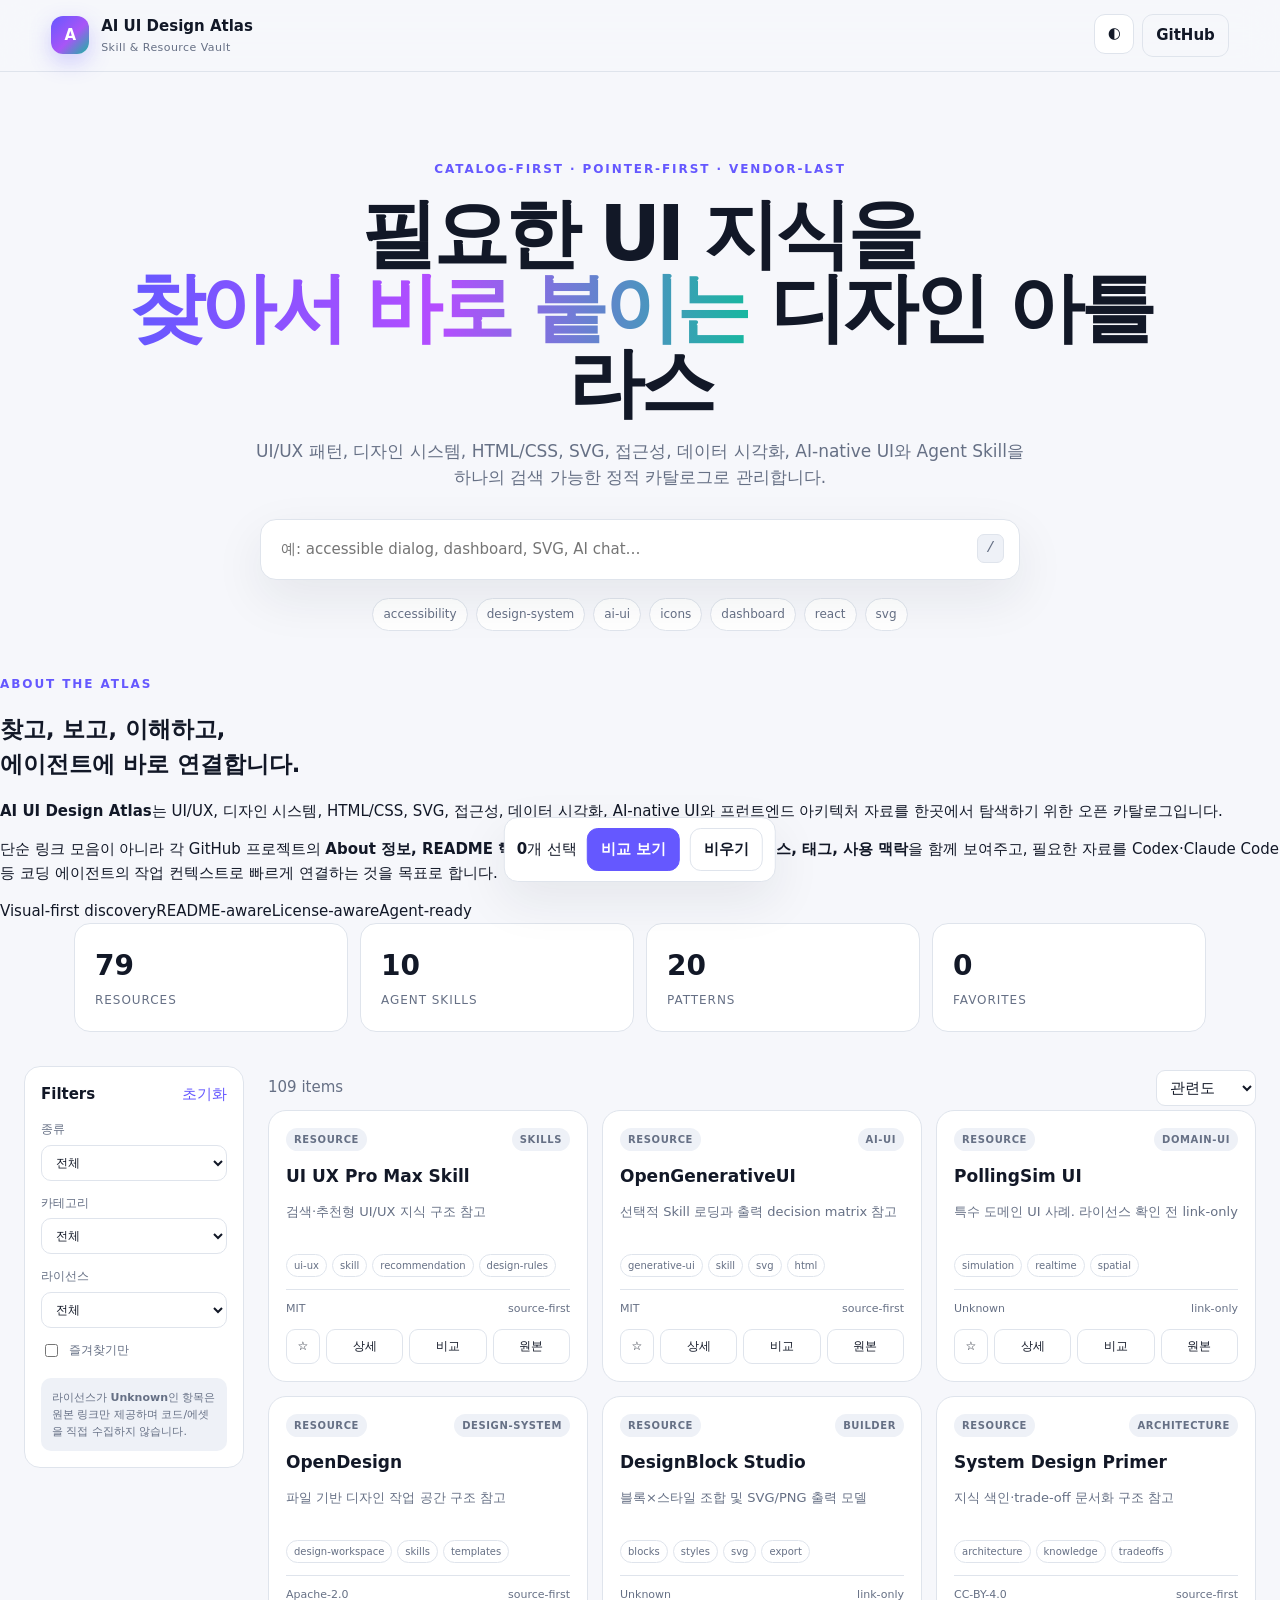
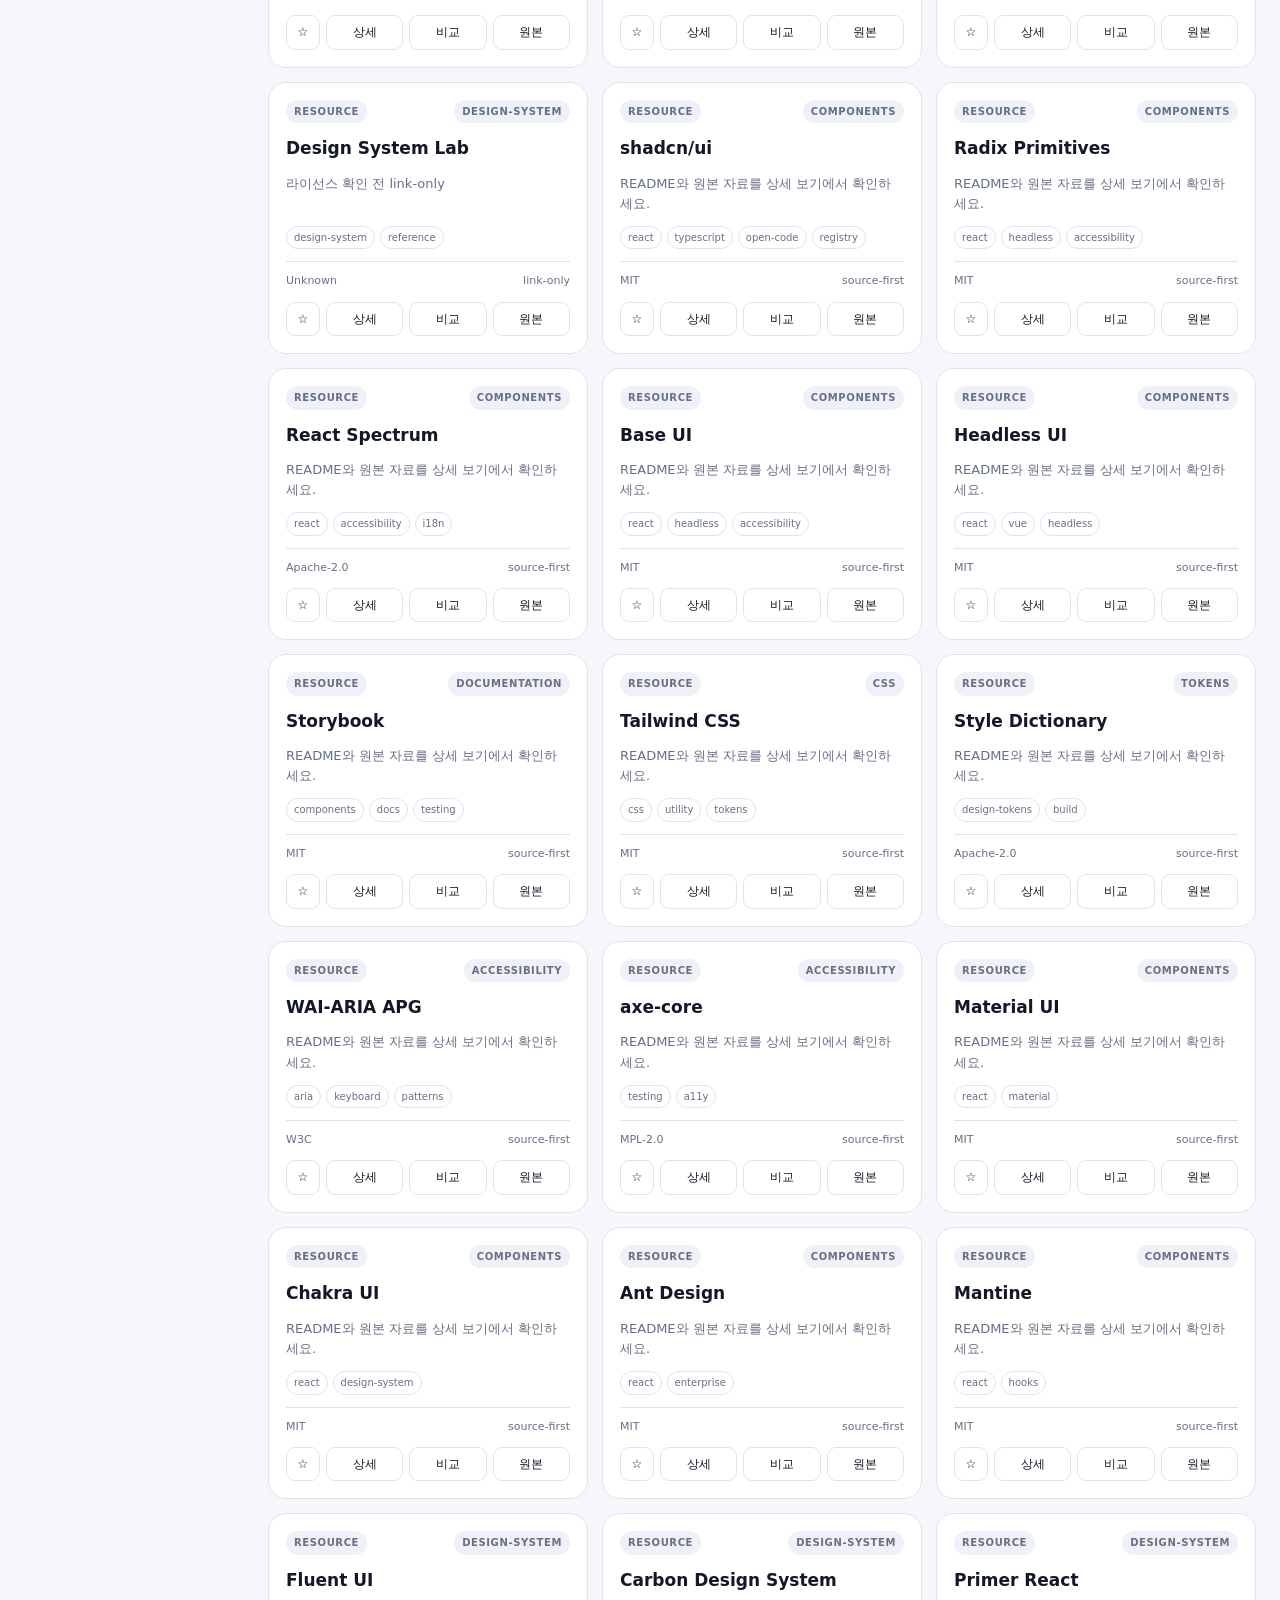
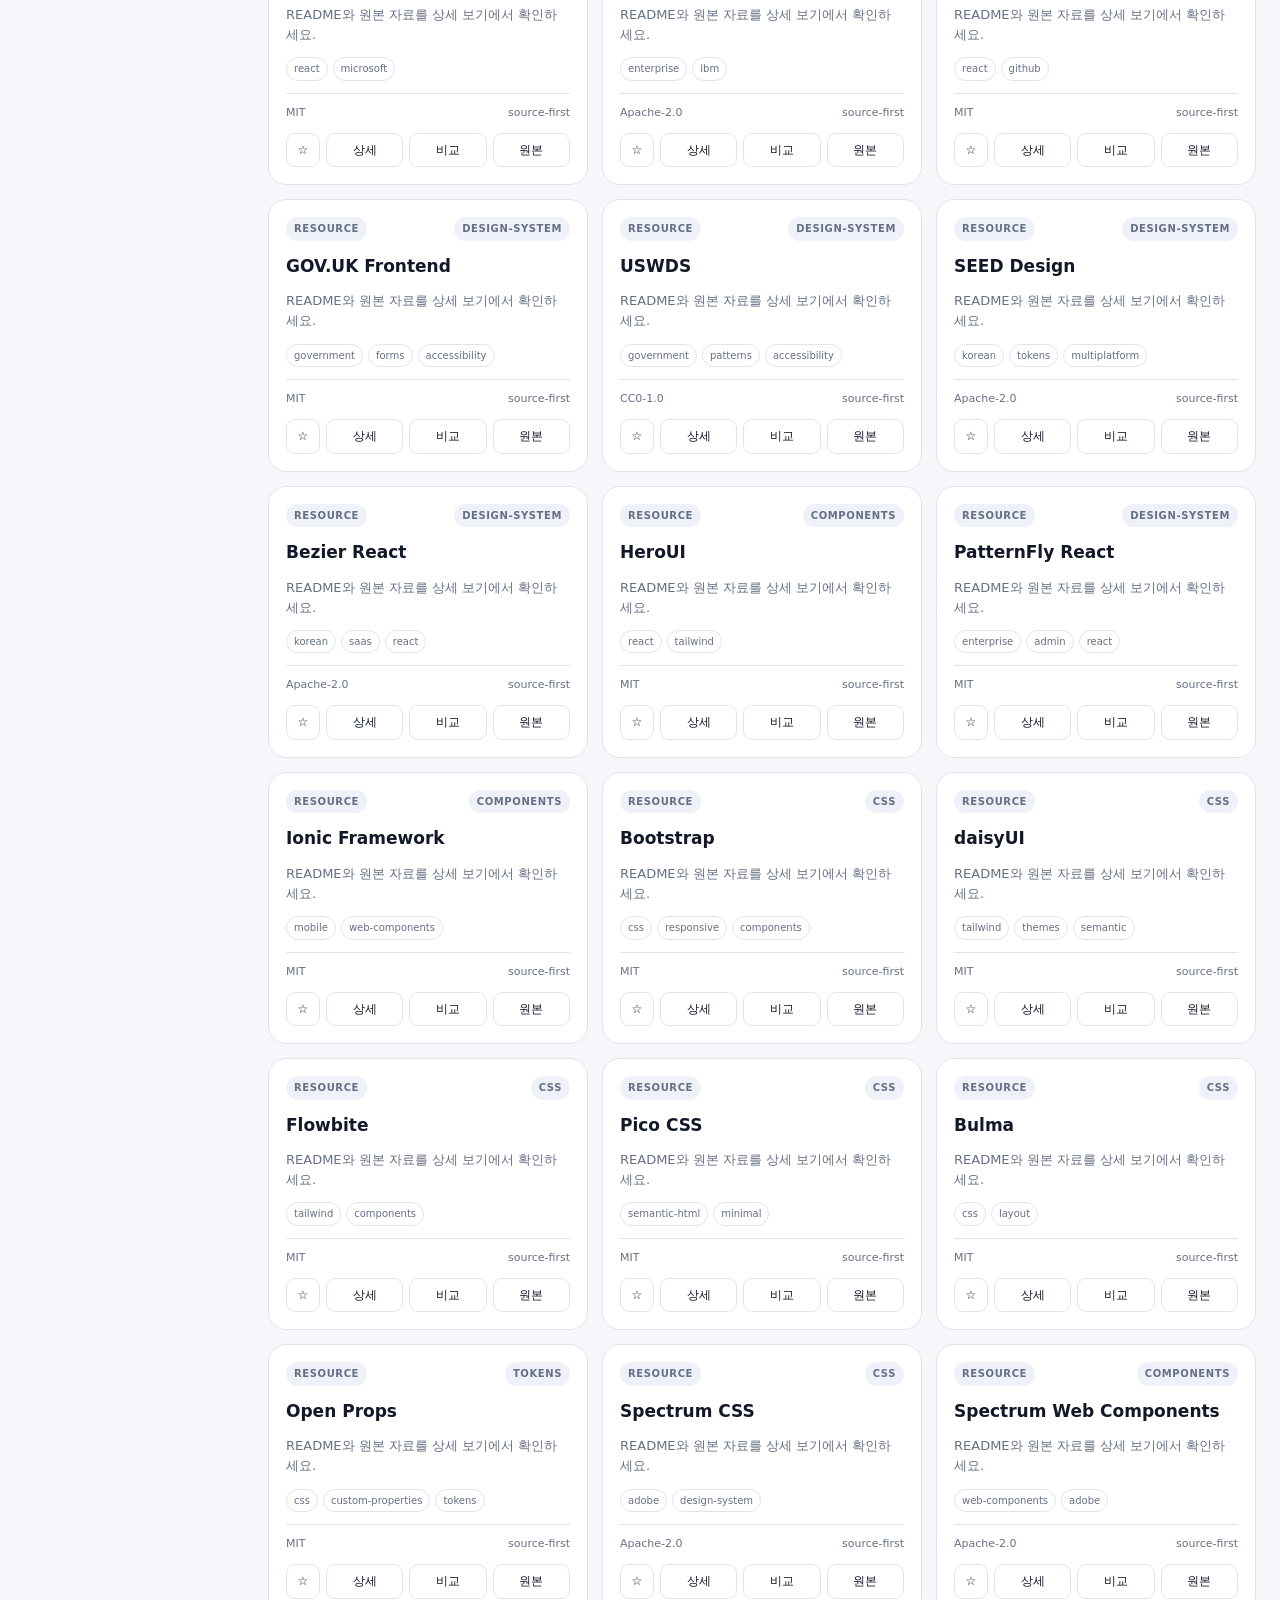
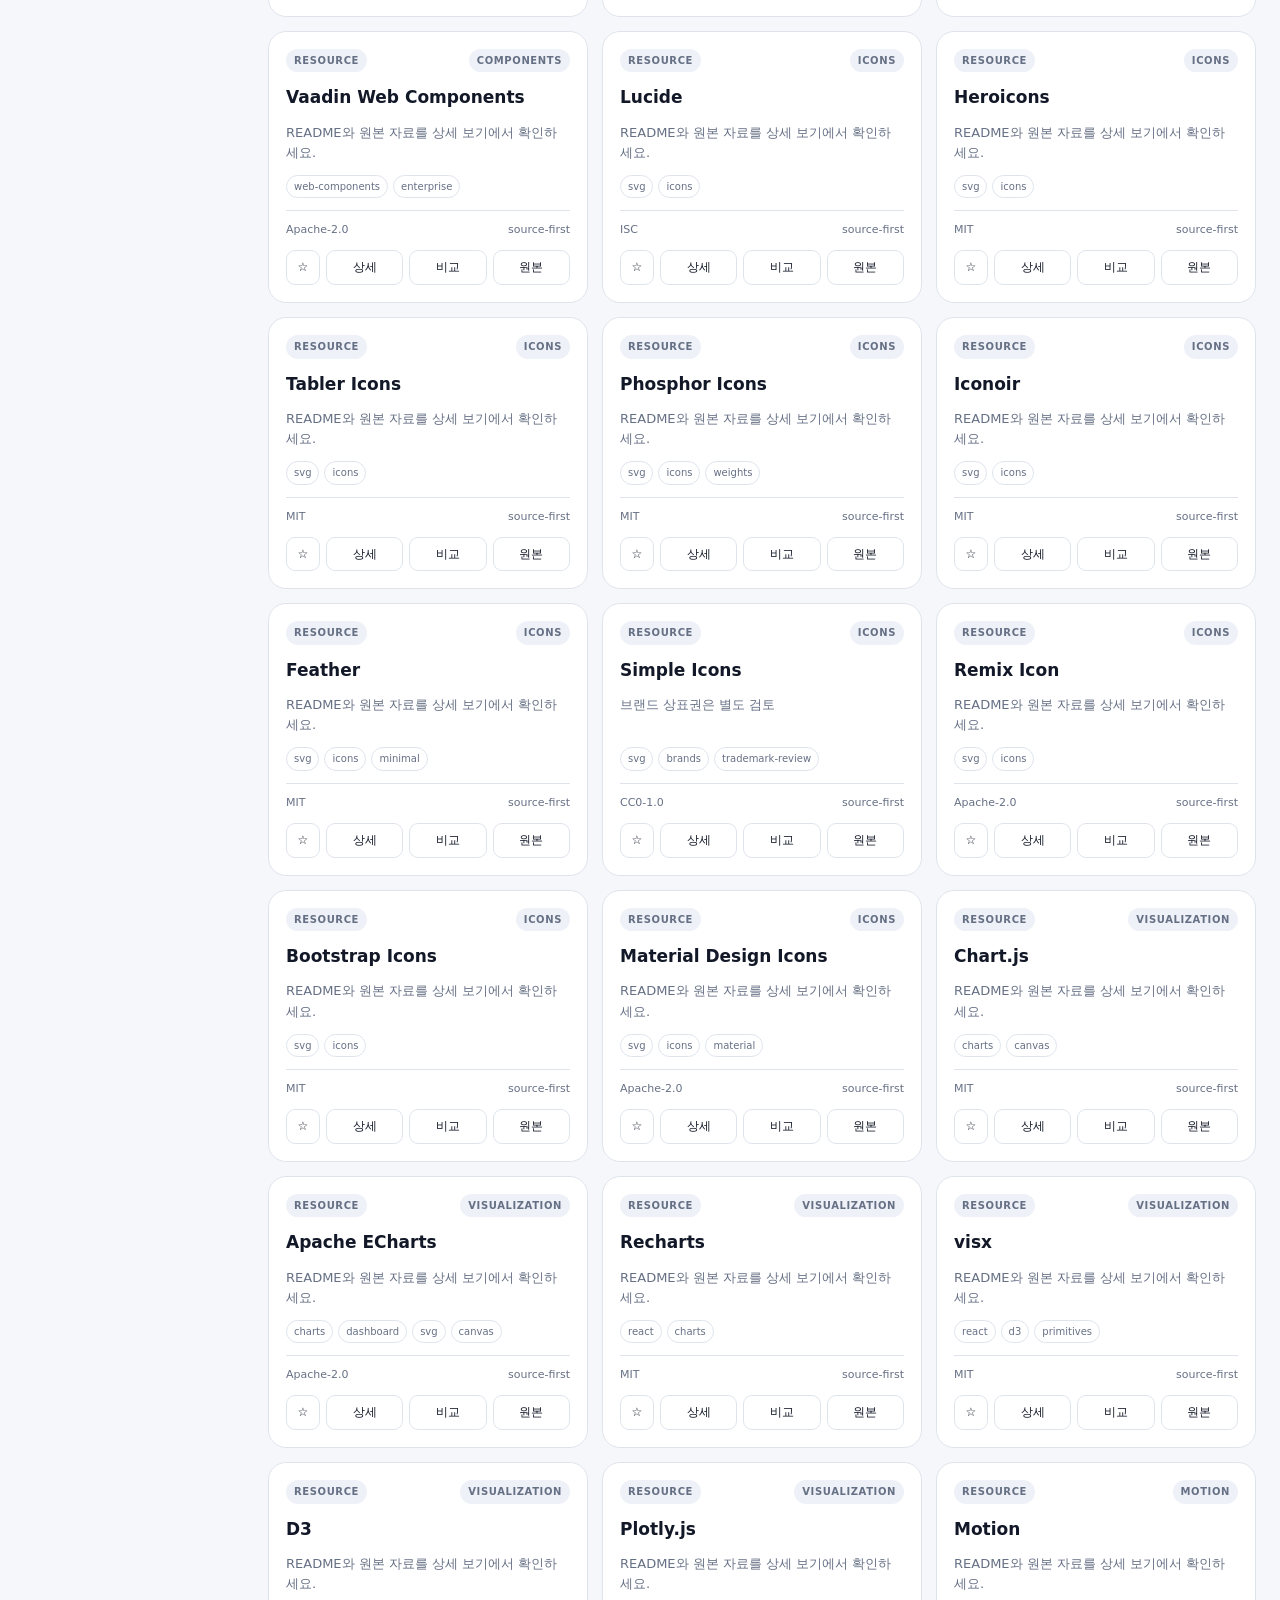
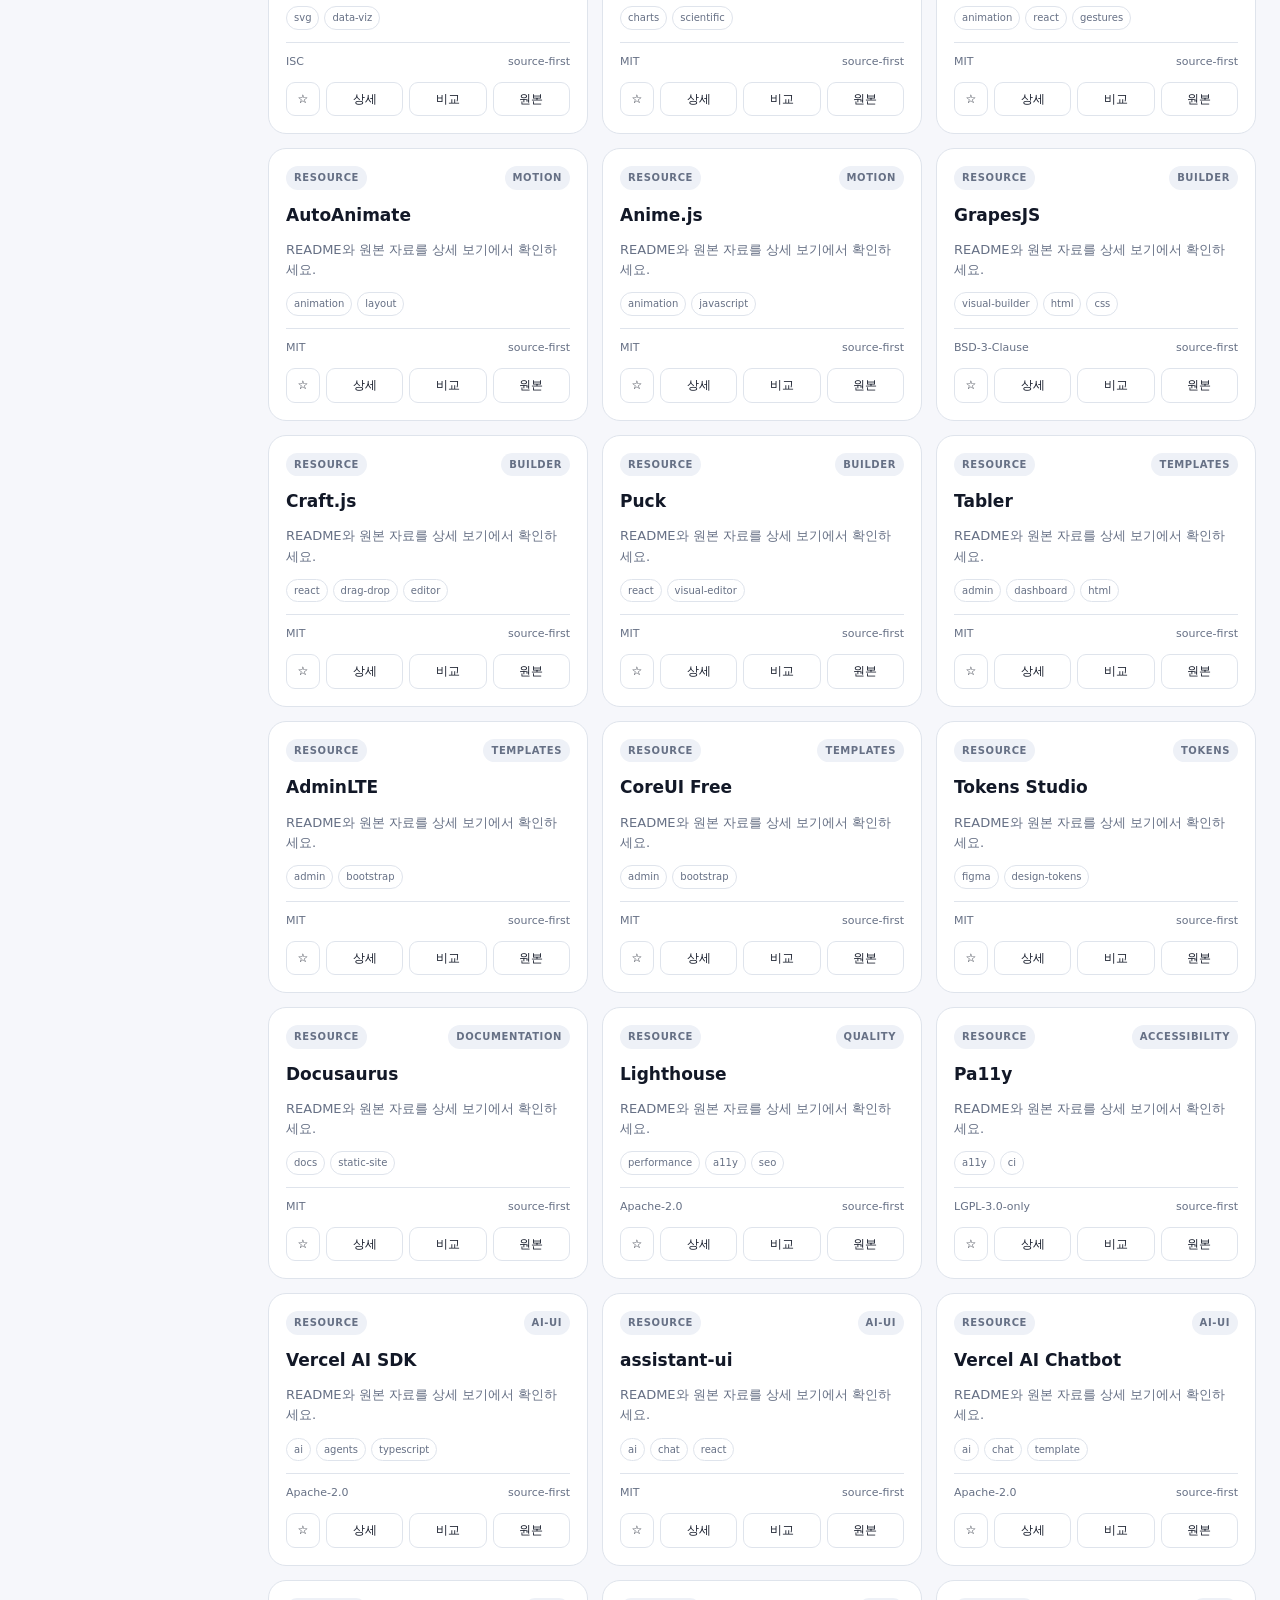
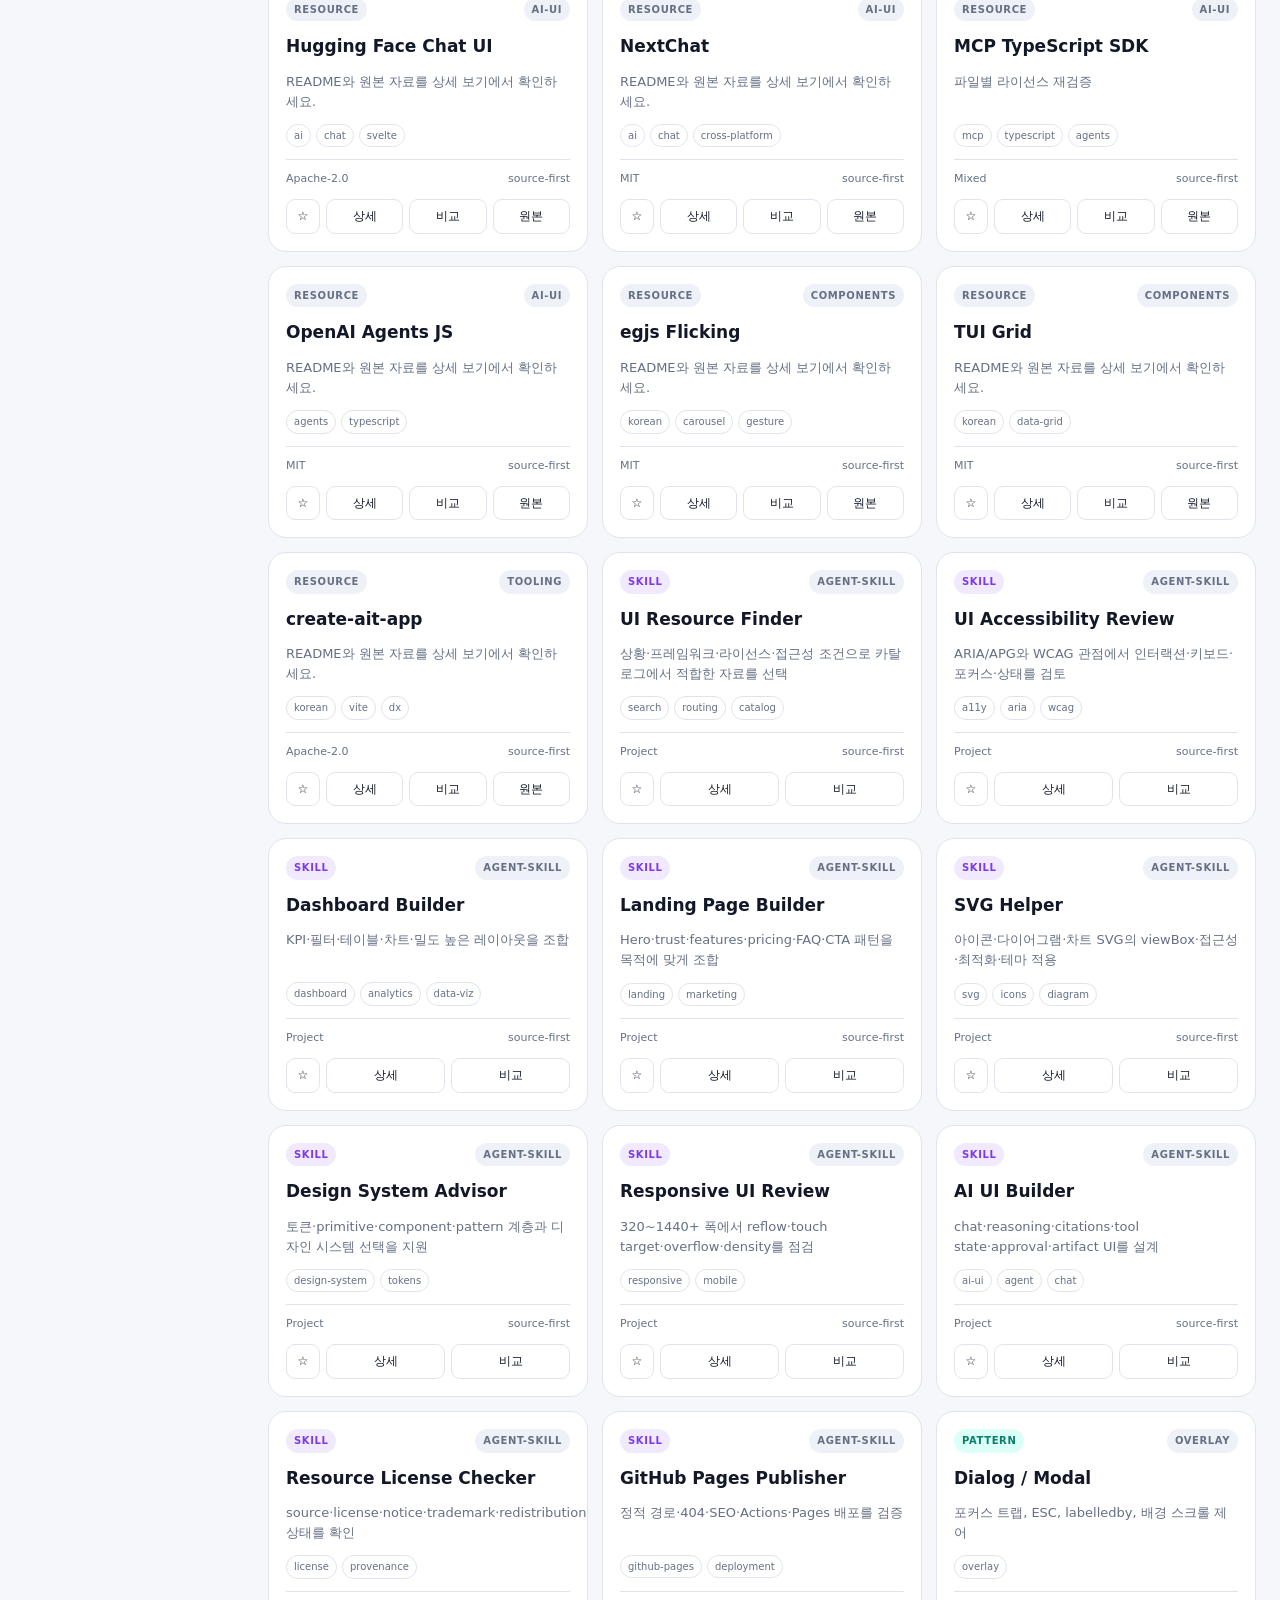
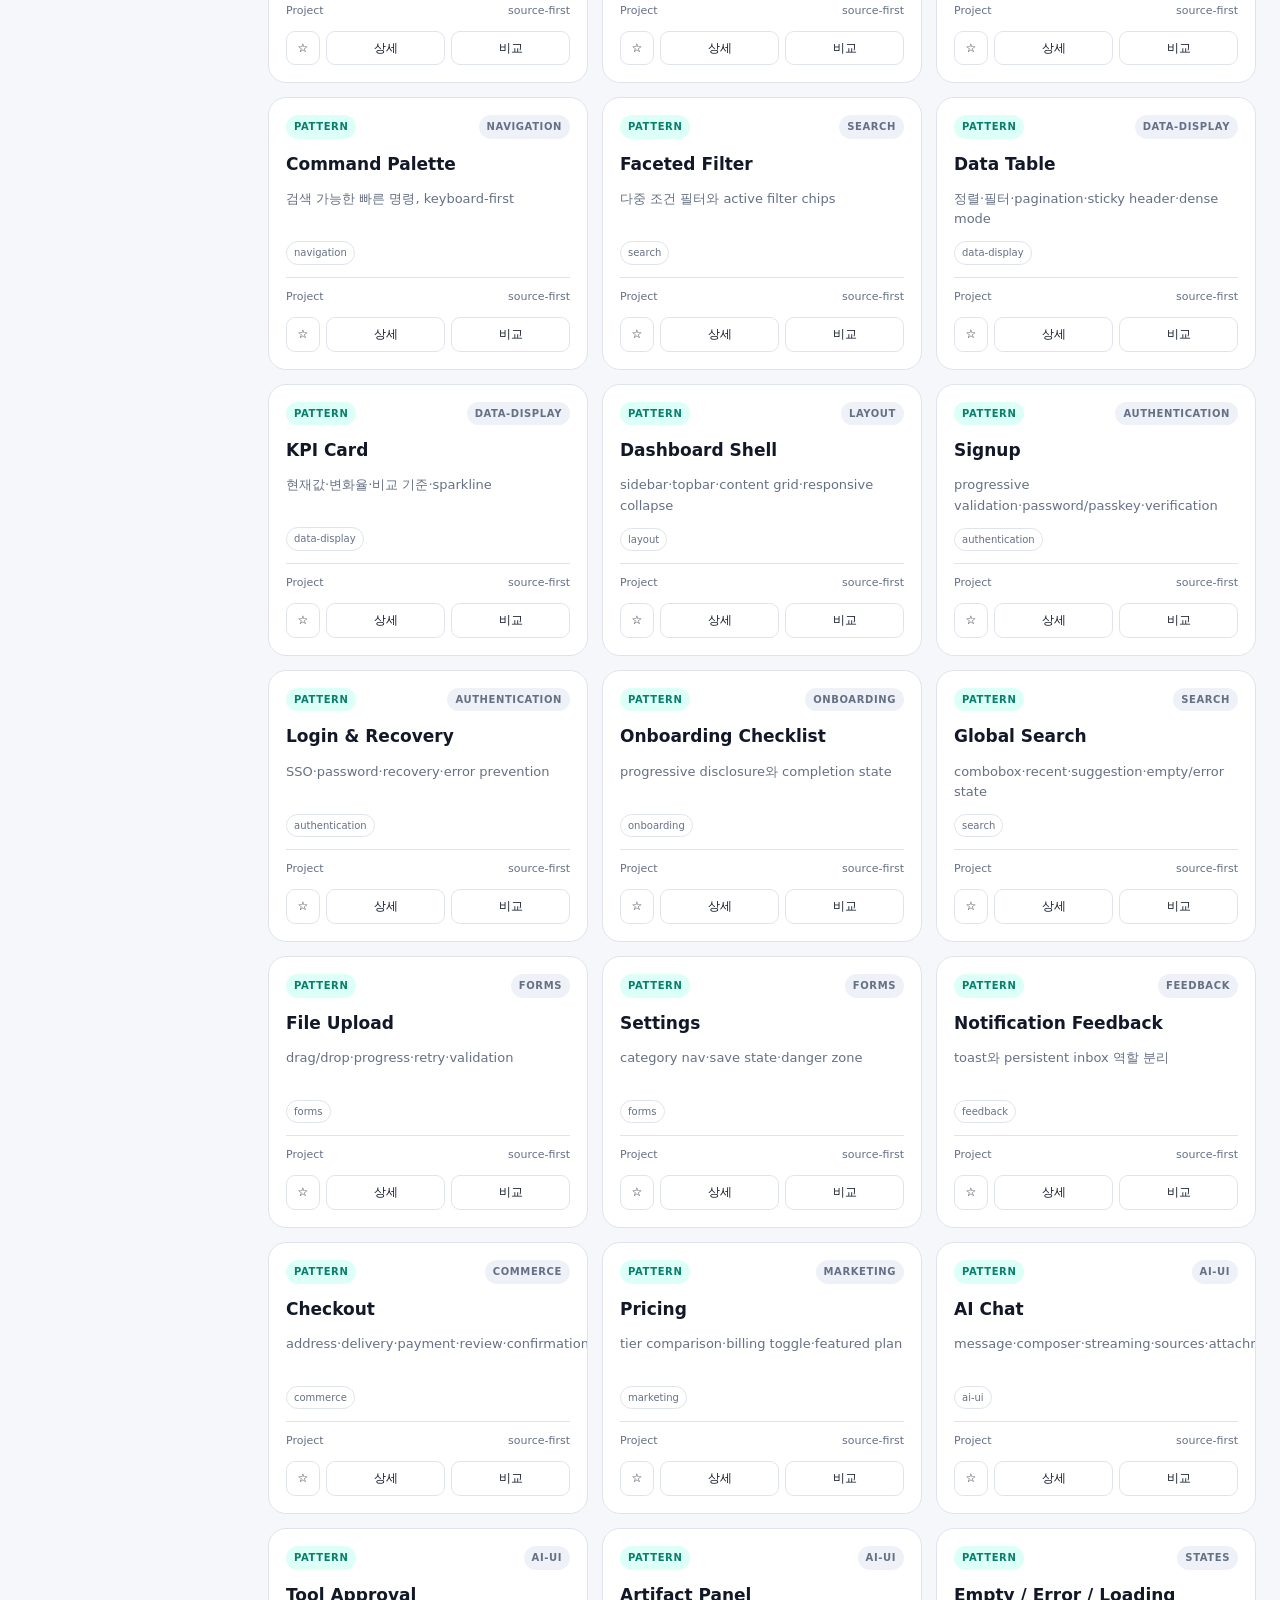
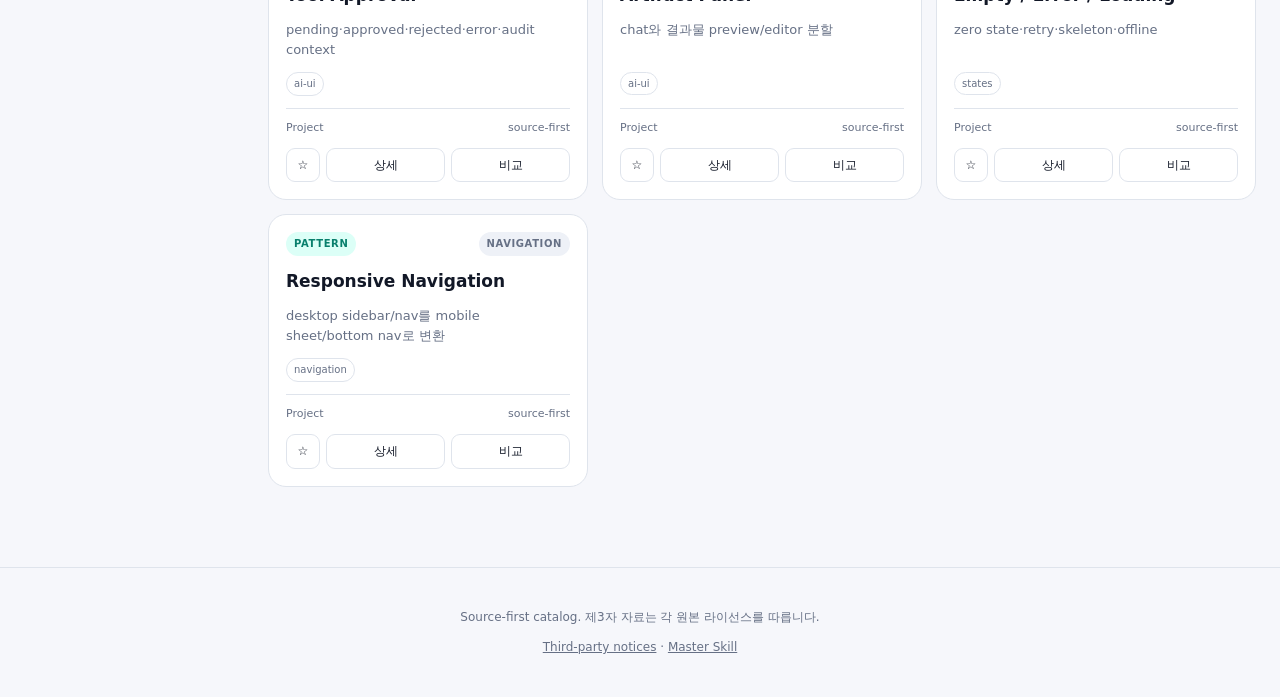
==== commit 1ad5de7c: "feat: add polished About section to catalog landing page" ====
--- a/index.html
+++ b/index.html
@@ -40,6 +40,18 @@
       <kbd>/</kbd>
     </div>
     <div id="quickTags" class="chips" aria-label="빠른 필터"></div>
+  </section>
+
+  <section class="about-site" aria-labelledby="aboutTitle">
+    <div>
+      <div class="eyebrow">ABOUT THE ATLAS</div>
+      <h2 id="aboutTitle">찾고, 보고, 이해하고,<br>에이전트에 바로 연결합니다.</h2>
+    </div>
+    <div class="about-site-copy">
+      <p><strong>AI UI Design Atlas</strong>는 UI/UX, 디자인 시스템, HTML/CSS, SVG, 접근성, 데이터 시각화, AI-native UI와 프런트엔드 아키텍처 자료를 한곳에서 탐색하기 위한 오픈 카탈로그입니다.</p>
+      <p>단순 링크 모음이 아니라 각 GitHub 프로젝트의 <b>About 정보, README 핵심 내용, 대표 이미지·스크린샷, 라이선스, 태그, 사용 맥락</b>을 함께 보여주고, 필요한 자료를 Codex·Claude Code 등 코딩 에이전트의 작업 컨텍스트로 빠르게 연결하는 것을 목표로 합니다.</p>
+      <div class="about-pill-row"><span>Visual-first discovery</span><span>README-aware</span><span>License-aware</span><span>Agent-ready</span></div>
+    </div>
   </section>
 
   <section class="stats" aria-label="카탈로그 통계">
--- a/styles.css
+++ b/styles.css
@@ -1 +1,7 @@
-:root{--bg:#f6f7fb;--surface:#fff;--surface2:#eef1f7;--text:#121827;--muted:#667085;--line:#dfe4ec;--accent:#6558ff;--accent2:#18b7a0;--shadow:0 18px 50px rgba(31,41,55,.08);--radius:18px;color-scheme:light}html[data-theme="dark"]{--bg:#080b13;--surface:#101522;--surface2:#171e2e;--text:#f3f6ff;--muted:#98a2b3;--line:#283247;--accent:#8b80ff;--accent2:#2dd4bf;--shadow:0 22px 60px rgba(0,0,0,.3);color-scheme:dark}*{box-sizing:border-box}html{scroll-behavior:smooth}body{margin:0;background:var(--bg);color:var(--text);font:15px/1.55 Inter,ui-sans-serif,system-ui,-apple-system,BlinkMacSystemFont,"Segoe UI",sans-serif}a{color:inherit}.skip{position:absolute;left:-9999px}.skip:focus{left:16px;top:16px;z-index:99;background:var(--surface);padding:10px 14px;border-radius:10px}.topbar{height:72px;display:flex;align-items:center;justify-content:space-between;padding:0 clamp(18px,4vw,64px);border-bottom:1px solid var(--line);position:sticky;top:0;background:color-mix(in srgb,var(--bg) 88%,transparent);backdrop-filter:blur(18px);z-index:20}.brand{display:flex;gap:12px;align-items:center;text-decoration:none}.brand-mark{width:38px;height:38px;border-radius:12px;display:grid;place-items:center;color:#fff;font-weight:900;background:linear-gradient(135deg,var(--accent),#a855f7 55%,var(--accent2));box-shadow:0 8px 22px color-mix(in srgb,var(--accent) 28%,transparent)}.brand strong,.brand small{display:block}.brand small{color:var(--muted);font-size:11px;letter-spacing:.04em}.top-actions{display:flex;gap:8px}.button,.icon-btn,button,select,input{font:inherit}.button,.icon-btn,button{cursor:pointer}.button{display:inline-flex;align-items:center;justify-content:center;border:1px solid var(--accent);background:var(--accent);color:white;text-decoration:none;border-radius:11px;padding:9px 13px;font-weight:700}.button.ghost,.ghost{background:transparent;color:var(--text);border-color:var(--line)}.icon-btn{width:40px;height:40px;border-radius:11px;border:1px solid var(--line);background:var(--surface);color:var(--text)}.hero{max-width:1080px;margin:auto;padding:88px 24px 44px;text-align:center}.eyebrow{color:var(--accent);font-weight:800;font-size:12px;letter-spacing:.16em}.hero h1{font-size:clamp(40px,7vw,76px);line-height:.98;letter-spacing:-.055em;margin:18px 0}.hero h1 span{background:linear-gradient(90deg,var(--accent),#b54dff,var(--accent2));-webkit-background-clip:text;background-clip:text;color:transparent}.hero p{max-width:780px;margin:0 auto 28px;color:var(--muted);font-size:17px}.hero-search{max-width:760px;margin:auto;position:relative}.hero-search input{width:100%;border:1px solid var(--line);background:var(--surface);color:var(--text);padding:18px 56px 18px 20px;border-radius:16px;outline:none;box-shadow:var(--shadow)}.hero-search input:focus{border-color:var(--accent);box-shadow:0 0 0 4px color-mix(in srgb,var(--accent) 16%,transparent),var(--shadow)}kbd{position:absolute;right:16px;top:15px;border:1px solid var(--line);background:var(--surface2);border-radius:7px;padding:2px 8px;color:var(--muted)}.chips{display:flex;justify-content:center;gap:8px;flex-wrap:wrap;margin-top:18px}.chip{border:1px solid var(--line);background:var(--surface);color:var(--muted);padding:6px 10px;border-radius:999px;font-size:12px}.chip:hover,.chip.active{border-color:var(--accent);color:var(--accent)}.stats{max-width:1180px;margin:0 auto 34px;padding:0 24px;display:grid;grid-template-columns:repeat(4,1fr);gap:12px}.stats article{background:var(--surface);border:1px solid var(--line);border-radius:16px;padding:20px}.stats strong{display:block;font-size:28px}.stats span{color:var(--muted);font-size:12px;text-transform:uppercase;letter-spacing:.08em}.workspace{max-width:1380px;margin:auto;padding:0 24px 80px;display:grid;grid-template-columns:220px 1fr;gap:24px}.filters{position:sticky;top:94px;align-self:start;background:var(--surface);border:1px solid var(--line);border-radius:16px;padding:16px}.filter-head{display:flex;justify-content:space-between;align-items:center;margin-bottom:14px}.filter-head button{border:0;background:transparent;color:var(--accent);padding:0}.filters label{display:grid;gap:6px;margin:13px 0;color:var(--muted);font-size:12px}.filters select{width:100%;padding:9px 10px;border:1px solid var(--line);border-radius:10px;background:var(--surface);color:var(--text)}.filters .check{display:flex;align-items:center;gap:8px}.filter-note{margin-top:18px;padding:11px;border-radius:10px;background:var(--surface2);color:var(--muted);font-size:11px}.results-head{height:44px;display:flex;align-items:center;justify-content:space-between;color:var(--muted)}.results-head select{border:1px solid var(--line);background:var(--surface);color:var(--text);border-radius:9px;padding:7px 9px}.grid{display:grid;grid-template-columns:repeat(3,minmax(0,1fr));gap:14px}.card{min-width:0;background:var(--surface);border:1px solid var(--line);border-radius:var(--radius);padding:17px;display:flex;flex-direction:column;gap:12px;transition:.18s transform,.18s border-color,.18s box-shadow}.card:hover{transform:translateY(-2px);border-color:color-mix(in srgb,var(--accent) 45%,var(--line));box-shadow:var(--shadow)}.card-top{display:flex;justify-content:space-between;gap:10px}.badge{display:inline-flex;align-items:center;border-radius:999px;padding:4px 8px;background:var(--surface2);color:var(--muted);font-size:10px;font-weight:800;text-transform:uppercase;letter-spacing:.06em}.badge.skill{color:#7c3aed;background:#f1eaff}.badge.pattern{color:#087f6c;background:#dcfff7}.card h3{font-size:17px;margin:0}.card p{margin:0;color:var(--muted);font-size:13px;min-height:40px}.tags{display:flex;gap:5px;flex-wrap:wrap}.tag{font-size:10px;color:var(--muted);border:1px solid var(--line);border-radius:999px;padding:3px 7px}.meta{display:flex;justify-content:space-between;color:var(--muted);font-size:11px;border-top:1px solid var(--line);padding-top:10px;margin-top:auto}.card-actions{display:flex;gap:6px}.card-actions button,.card-actions a{flex:1;border:1px solid var(--line);background:transparent;color:var(--text);border-radius:9px;padding:7px 8px;text-decoration:none;text-align:center;font-size:12px}.star{flex:0 0 34px!important}.star.on{color:#f59e0b}.empty{padding:80px 20px;text-align:center;color:var(--muted)}.empty strong,.empty span{display:block}.compare-bar{position:fixed;bottom:18px;left:50%;transform:translateX(-50%);z-index:30;background:var(--surface);border:1px solid var(--line);box-shadow:var(--shadow);padding:10px 12px;border-radius:14px;display:flex;align-items:center;gap:10px}.dialog{width:min(720px,calc(100vw - 28px));max-height:86vh;overflow:auto;border:1px solid var(--line);border-radius:20px;background:var(--surface);color:var(--text);padding:24px;box-shadow:0 30px 90px rgba(0,0,0,.35)}.dialog.wide{width:min(1050px,calc(100vw - 28px))}.dialog::backdrop{background:rgba(3,7,18,.62);backdrop-filter:blur(4px)}.dialog-close{float:right;width:36px;height:36px;border:1px solid var(--line);border-radius:10px;background:var(--surface2);color:var(--text);font-size:22px}.detail-title{margin:16px 0 5px;font-size:30px}.detail-summary{color:var(--muted)}.detail-grid{display:grid;grid-template-columns:repeat(2,1fr);gap:10px;margin:18px 0}.detail-grid div{background:var(--surface2);border-radius:12px;padding:12px}.detail-grid small,.detail-grid strong{display:block}.detail-grid small{color:var(--muted)}.prompt{background:#080d18;color:#d8e1f0;border-radius:14px;padding:14px;white-space:pre-wrap;overflow:auto;font:12px/1.55 ui-monospace,SFMono-Regular,Menlo,monospace}.compare-table{width:100%;border-collapse:collapse;margin-top:20px}.compare-table th,.compare-table td{text-align:left;padding:10px;border-bottom:1px solid var(--line);vertical-align:top}.compare-table th{color:var(--muted);font-size:11px;text-transform:uppercase}footer{border-top:1px solid var(--line);padding:28px 24px;text-align:center;color:var(--muted);font-size:12px}.sr-only{position:absolute;width:1px;height:1px;padding:0;margin:-1px;overflow:hidden;clip:rect(0,0,0,0);white-space:nowrap;border:0}:focus-visible{outline:3px solid color-mix(in srgb,var(--accent) 65%,white);outline-offset:2px}@media(max-width:1050px){.grid{grid-template-columns:repeat(2,1fr)}}@media(max-width:760px){.topbar{height:64px;padding:0 14px}.brand small{display:none}.top-actions .button{display:none}.hero{padding:62px 16px 30px}.hero p{font-size:15px}.stats{grid-template-columns:repeat(2,1fr);padding:0 16px}.workspace{display:block;padding:0 16px 70px}.filters{position:static;margin-bottom:14px;display:grid;grid-template-columns:1fr 1fr;gap:0 10px}.filter-head,.filter-note{grid-column:1/-1}.grid{grid-template-columns:1fr}.dialog{padding:18px}.detail-grid{grid-template-columns:1fr}.compare-bar{width:calc(100vw - 24px);justify-content:center}}@media(prefers-reduced-motion:reduce){*,*::before,*::after{scroll-behavior:auto!important;transition:none!important}}+:root{--bg:#f6f7fb;--surface:#fff;--surface2:#eef1f7;--text:#121827;--muted:#667085;--line:#dfe4ec;--accent:#6558ff;--accent2:#18b7a0;--shadow:0 18px 50px rgba(31,41,55,.08);--radius:18px;color-scheme:light}html[data-theme="dark"]{--bg:#080b13;--surface:#101522;--surface2:#171e2e;--text:#f3f6ff;--muted:#98a2b3;--line:#283247;--accent:#8b80ff;--accent2:#2dd4bf;--shadow:0 22px 60px rgba(0,0,0,.3);color-scheme:dark}*{box-sizing:border-box}html{scroll-behavior:smooth}body{margin:0;background:var(--bg);color:var(--text);font:15px/1.55 Inter,ui-sans-serif,system-ui,-apple-system,BlinkMacSystemFont,"Segoe UI",sans-serif}a{color:inherit}.skip{position:absolute;left:-9999px}.skip:focus{left:16px;top:16px;z-index:99;background:var(--surface);padding:10px 14px;border-radius:10px}.topbar{height:72px;display:flex;align-items:center;justify-content:space-between;padding:0 clamp(18px,4vw,64px);border-bottom:1px solid var(--line);position:sticky;top:0;background:color-mix(in srgb,var(--bg) 88%,transparent);backdrop-filter:blur(18px);z-index:20}.brand{display:flex;gap:12px;align-items:center;text-decoration:none}.brand-mark{width:38px;height:38px;border-radius:12px;display:grid;place-items:center;color:#fff;font-weight:900;background:linear-gradient(135deg,var(--accent),#a855f7 55%,var(--accent2));box-shadow:0 8px 22px color-mix(in srgb,var(--accent) 28%,transparent)}.brand strong,.brand small{display:block}.brand small{color:var(--muted);font-size:11px;letter-spacing:.04em}.top-actions{display:flex;gap:8px}.button,.icon-btn,button,select,input{font:inherit}.button,.icon-btn,button{cursor:pointer}.button{display:inline-flex;align-items:center;justify-content:center;border:1px solid var(--accent);background:var(--accent);color:white;text-decoration:none;border-radius:11px;padding:9px 13px;font-weight:700}.button.ghost,.ghost{background:transparent;color:var(--text);border-color:var(--line)}.icon-btn{width:40px;height:40px;border-radius:11px;border:1px solid var(--line);background:var(--surface);color:var(--text)}.hero{max-width:1080px;margin:auto;padding:88px 24px 44px;text-align:center}.eyebrow{color:var(--accent);font-weight:800;font-size:12px;letter-spacing:.16em}.hero h1{font-size:clamp(40px,7vw,76px);line-height:.98;letter-spacing:-.055em;margin:18px 0}.hero h1 span{background:linear-gradient(90deg,var(--accent),#b54dff,var(--accent2));-webkit-background-clip:text;background-clip:text;color:transparent}.hero p{max-width:780px;margin:0 auto 28px;color:var(--muted);font-size:17px}.hero-search{max-width:760px;margin:auto;position:relative}.hero-search input{width:100%;border:1px solid var(--line);background:var(--surface);color:var(--text);padding:18px 56px 18px 20px;border-radius:16px;outline:none;box-shadow:var(--shadow)}.hero-search input:focus{border-color:var(--accent);box-shadow:0 0 0 4px color-mix(in srgb,var(--accent) 16%,transparent),var(--shadow)}kbd{position:absolute;right:16px;top:15px;border:1px solid var(--line);background:var(--surface2);border-radius:7px;padding:2px 8px;color:var(--muted)}.chips{display:flex;justify-content:center;gap:8px;flex-wrap:wrap;margin-top:18px}.chip{border:1px solid var(--line);background:var(--surface);color:var(--muted);padding:6px 10px;border-radius:999px;font-size:12px}.chip:hover,.chip.active{border-color:var(--accent);color:var(--accent)}.stats{max-width:1180px;margin:0 auto 34px;padding:0 24px;display:grid;grid-template-columns:repeat(4,1fr);gap:12px}.stats article{background:var(--surface);border:1px solid var(--line);border-radius:16px;padding:20px}.stats strong{display:block;font-size:28px}.stats span{color:var(--muted);font-size:12px;text-transform:uppercase;letter-spacing:.08em}.workspace{max-width:1380px;margin:auto;padding:0 24px 80px;display:grid;grid-template-columns:220px 1fr;gap:24px}.filters{position:sticky;top:94px;align-self:start;background:var(--surface);border:1px solid var(--line);border-radius:16px;padding:16px}.filter-head{display:flex;justify-content:space-between;align-items:center;margin-bottom:14px}.filter-head button{border:0;background:transparent;color:var(--accent);padding:0}.filters label{display:grid;gap:6px;margin:13px 0;color:var(--muted);font-size:12px}.filters select{width:100%;padding:9px 10px;border:1px solid var(--line);border-radius:10px;background:var(--surface);color:var(--text)}.filters .check{display:flex;align-items:center;gap:8px}.filter-note{margin-top:18px;padding:11px;border-radius:10px;background:var(--surface2);color:var(--muted);font-size:11px}.results-head{height:44px;display:flex;align-items:center;justify-content:space-between;color:var(--muted)}.results-head select{border:1px solid var(--line);background:var(--surface);color:var(--text);border-radius:9px;padding:7px 9px}.grid{display:grid;grid-template-columns:repeat(3,minmax(0,1fr));gap:14px}.card{min-width:0;background:var(--surface);border:1px solid var(--line);border-radius:var(--radius);padding:17px;display:flex;flex-direction:column;gap:12px;transition:.18s transform,.18s border-color,.18s box-shadow}.card:hover{transform:translateY(-2px);border-color:color-mix(in srgb,var(--accent) 45%,var(--line));box-shadow:var(--shadow)}.card-top{display:flex;justify-content:space-between;gap:10px}.badge{display:inline-flex;align-items:center;border-radius:999px;padding:4px 8px;background:var(--surface2);color:var(--muted);font-size:10px;font-weight:800;text-transform:uppercase;letter-spacing:.06em}.badge.skill{color:#7c3aed;background:#f1eaff}.badge.pattern{color:#087f6c;background:#dcfff7}.card h3{font-size:17px;margin:0}.card p{margin:0;color:var(--muted);font-size:13px;min-height:40px}.tags{display:flex;gap:5px;flex-wrap:wrap}.tag{font-size:10px;color:var(--muted);border:1px solid var(--line);border-radius:999px;padding:3px 7px}.meta{display:flex;justify-content:space-between;color:var(--muted);font-size:11px;border-top:1px solid var(--line);padding-top:10px;margin-top:auto}.card-actions{display:flex;gap:6px}.card-actions button,.card-actions a{flex:1;border:1px solid var(--line);background:transparent;color:var(--text);border-radius:9px;padding:7px 8px;text-decoration:none;text-align:center;font-size:12px}.star{flex:0 0 34px!important}.star.on{color:#f59e0b}.empty{padding:80px 20px;text-align:center;color:var(--muted)}.empty strong,.empty span{display:block}.compare-bar{position:fixed;bottom:18px;left:50%;transform:translateX(-50%);z-index:30;background:var(--surface);border:1px solid var(--line);box-shadow:var(--shadow);padding:10px 12px;border-radius:14px;display:flex;align-items:center;gap:10px}.dialog{width:min(720px,calc(100vw - 28px));max-height:86vh;overflow:auto;border:1px solid var(--line);border-radius:20px;background:var(--surface);color:var(--text);padding:24px;box-shadow:0 30px 90px rgba(0,0,0,.35)}.dialog.wide{width:min(1050px,calc(100vw - 28px))}.dialog::backdrop{background:rgba(3,7,18,.62);backdrop-filter:blur(4px)}.dialog-close{float:right;width:36px;height:36px;border:1px solid var(--line);border-radius:10px;background:var(--surface2);color:var(--text);font-size:22px}.detail-title{margin:16px 0 5px;font-size:30px}.detail-summary{color:var(--muted)}.detail-grid{display:grid;grid-template-columns:repeat(2,1fr);gap:10px;margin:18px 0}.detail-grid div{background:var(--surface2);border-radius:12px;padding:12px}.detail-grid small,.detail-grid strong{display:block}.detail-grid small{color:var(--muted)}.prompt{background:#080d18;color:#d8e1f0;border-radius:14px;padding:14px;white-space:pre-wrap;overflow:auto;font:12px/1.55 ui-monospace,SFMono-Regular,Menlo,monospace}.compare-table{width:100%;border-collapse:collapse;margin-top:20px}.compare-table th,.compare-table td{text-align:left;padding:10px;border-bottom:1px solid var(--line);vertical-align:top}.compare-table th{color:var(--muted);font-size:11px;text-transform:uppercase}footer{border-top:1px solid var(--line);padding:28px 24px;text-align:center;color:var(--muted);font-size:12px}.sr-only{position:absolute;width:1px;height:1px;padding:0;margin:-1px;overflow:hidden;clip:rect(0,0,0,0);white-space:nowrap;border:0}:focus-visible{outline:3px solid color-mix(in srgb,var(--accent) 65%,white);outline-offset:2px}@media(max-width:1050px){.grid{grid-template-columns:repeat(2,1fr)}}@media(max-width:760px){.topbar{height:64px;padding:0 14px}.brand small{display:none}.top-actions .button{display:none}.hero{padding:62px 16px 30px}.hero p{font-size:15px}.stats{grid-template-columns:repeat(2,1fr);padding:0 16px}.workspace{display:block;padding:0 16px 70px}.filters{position:static;margin-bottom:14px;display:grid;grid-template-columns:1fr 1fr;gap:0 10px}.filter-head,.filter-note{grid-column:1/-1}.grid{grid-template-columns:1fr}.dialog{padding:18px}.detail-grid{grid-template-columns:1fr}.compare-bar{width:calc(100vw - 24px);justify-content:center}}@media(prefers-reduced-motion:reduce){*,*::before,*::after{scroll-behavior:auto!important;transition:none!important}}
+
+/* Rich repository previews */
+.card{padding:0;overflow:hidden}.card-body{padding:17px;display:flex;flex-direction:column;gap:12px;flex:1}.card-preview{display:block;width:100%;aspect-ratio:1.91/1;padding:0;border:0;border-bottom:1px solid var(--line);border-radius:0;background:linear-gradient(135deg,var(--surface2),var(--surface));overflow:hidden}.card-preview img{display:block;width:100%;height:100%;object-fit:cover;transition:transform .25s ease}.card:hover .card-preview img{transform:scale(1.025)}.card-preview.preview-failed{display:none}
+.detail-hero{display:grid;grid-template-columns:minmax(0,260px) 1fr;gap:20px;align-items:center;margin-top:8px}.detail-og{width:100%;aspect-ratio:1.91/1;object-fit:cover;border:1px solid var(--line);border-radius:15px;background:var(--surface2)}.section-kicker{color:var(--accent);font-size:10px;font-weight:900;letter-spacing:.14em;margin-bottom:4px}.preview-section,.about-panel,.readme-panel,.example-box{margin:22px 0;padding:18px;border:1px solid var(--line);border-radius:16px;background:color-mix(in srgb,var(--surface) 94%,var(--accent) 6%)}.preview-section h3,.about-panel h3,.readme-panel h3,.example-box h3{margin:2px 0 13px}.preview-gallery{display:grid;grid-template-columns:repeat(2,minmax(0,1fr));gap:10px}.preview-shot{display:block;min-height:130px;border:1px solid var(--line);border-radius:12px;overflow:hidden;background:var(--surface2)}.preview-shot img{display:block;width:100%;height:100%;max-height:330px;object-fit:contain;background:var(--surface2)}.source-note{color:var(--muted);font-size:11px;margin:10px 0 0}.repo-stats{display:flex;gap:7px;flex-wrap:wrap;margin:12px 0}.repo-stats span{border:1px solid var(--line);background:var(--surface);padding:5px 8px;border-radius:999px;color:var(--muted);font-size:11px}.about-panel p,.readme-panel p{color:var(--muted)}.readme-panel p{padding-left:12px;border-left:2px solid var(--line)}.text-link{color:var(--accent);font-weight:750;text-decoration:none}.text-link:hover{text-decoration:underline}.example-grid{display:grid;grid-template-columns:repeat(2,minmax(0,1fr));gap:8px}.example-grid span{padding:10px 12px;border:1px solid var(--line);border-radius:11px;background:var(--surface);font-size:12px;font-weight:700}.github-enrichment:empty{display:none}.readme-loading,.readme-error{margin:20px 0;padding:14px;border-radius:12px;background:var(--surface2);color:var(--muted);font-size:12px}.spinner{display:inline-block;width:12px;height:12px;margin-right:7px;border:2px solid var(--line);border-top-color:var(--accent);border-radius:50%;animation:spin .8s linear infinite;vertical-align:-2px}.detail-actions{display:flex;gap:8px;flex-wrap:wrap}@keyframes spin{to{transform:rotate(360deg)}}
+@media(max-width:760px){.detail-hero{grid-template-columns:1fr}.detail-og{max-width:100%}.preview-gallery,.example-grid{grid-template-columns:1fr}.preview-shot{min-height:100px}}
+@media(prefers-reduced-motion:reduce){.spinner{animation:none}.card-preview img{transition:none}}
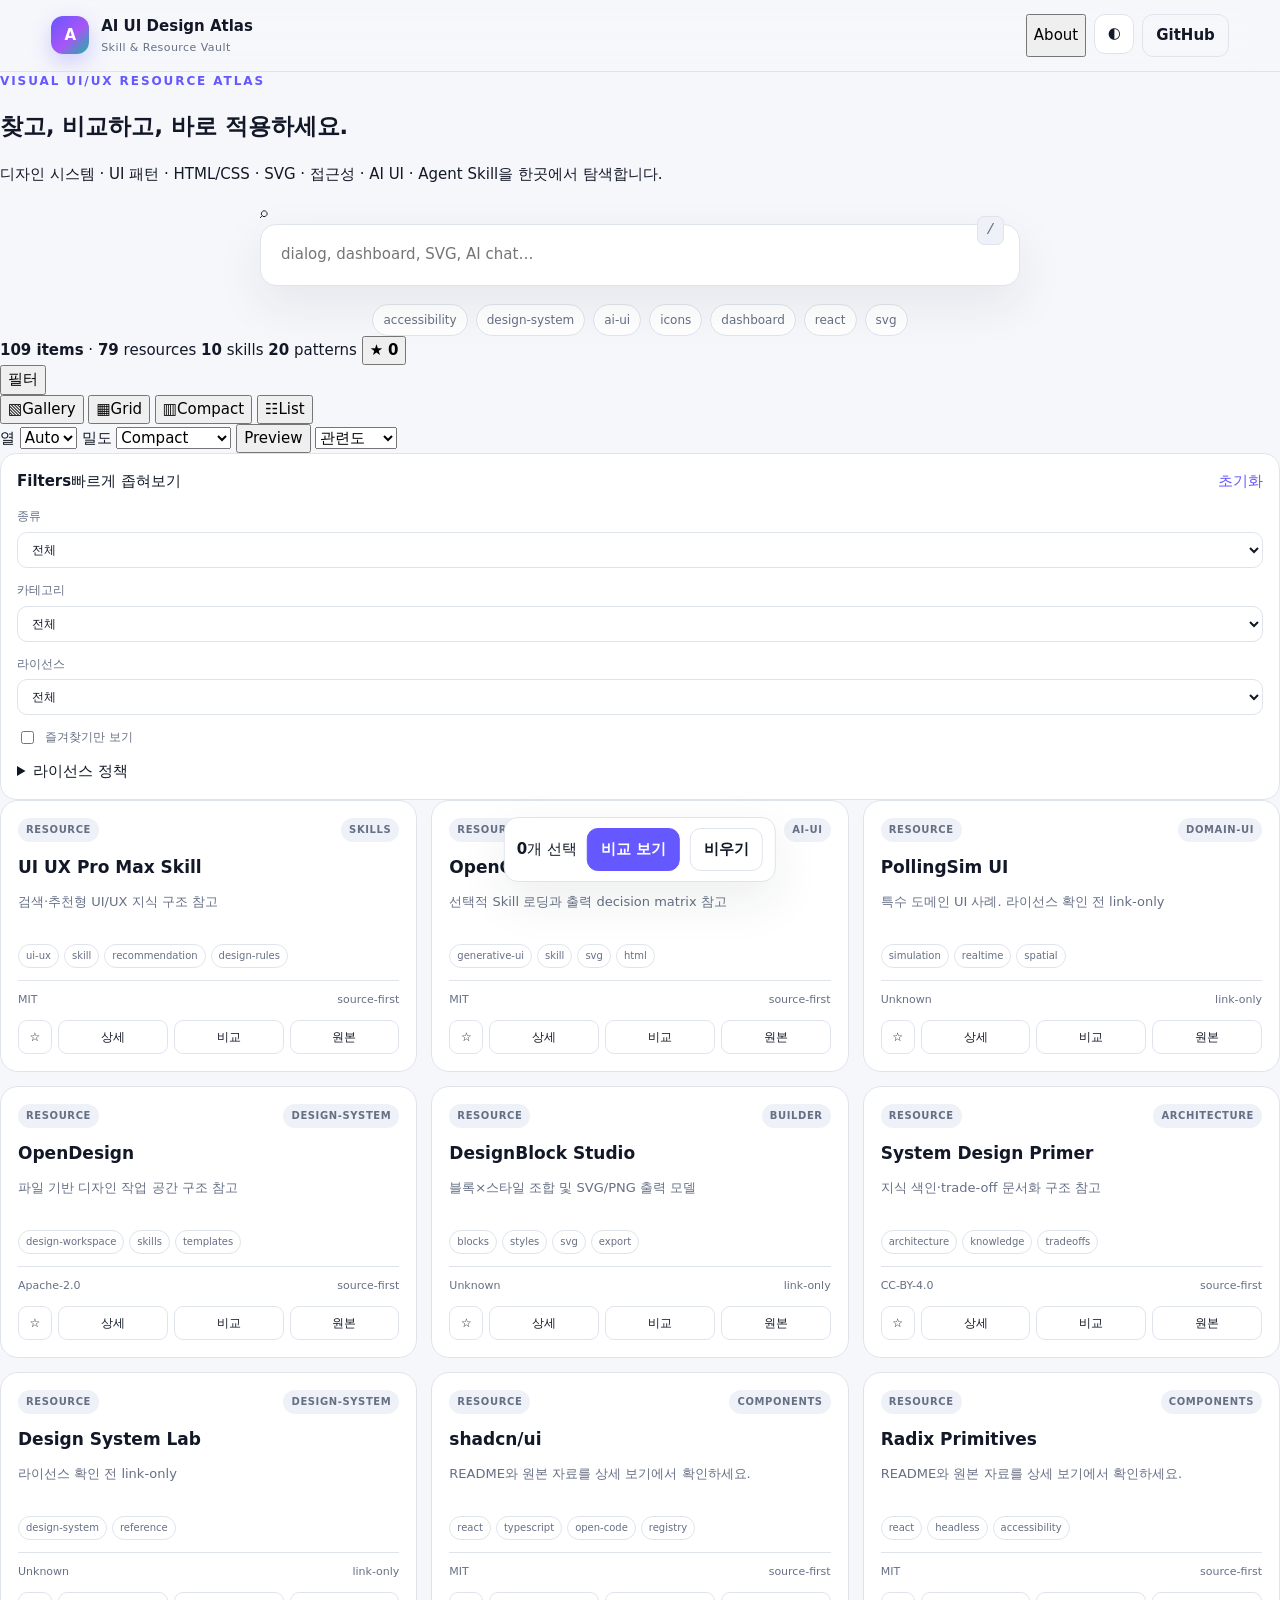
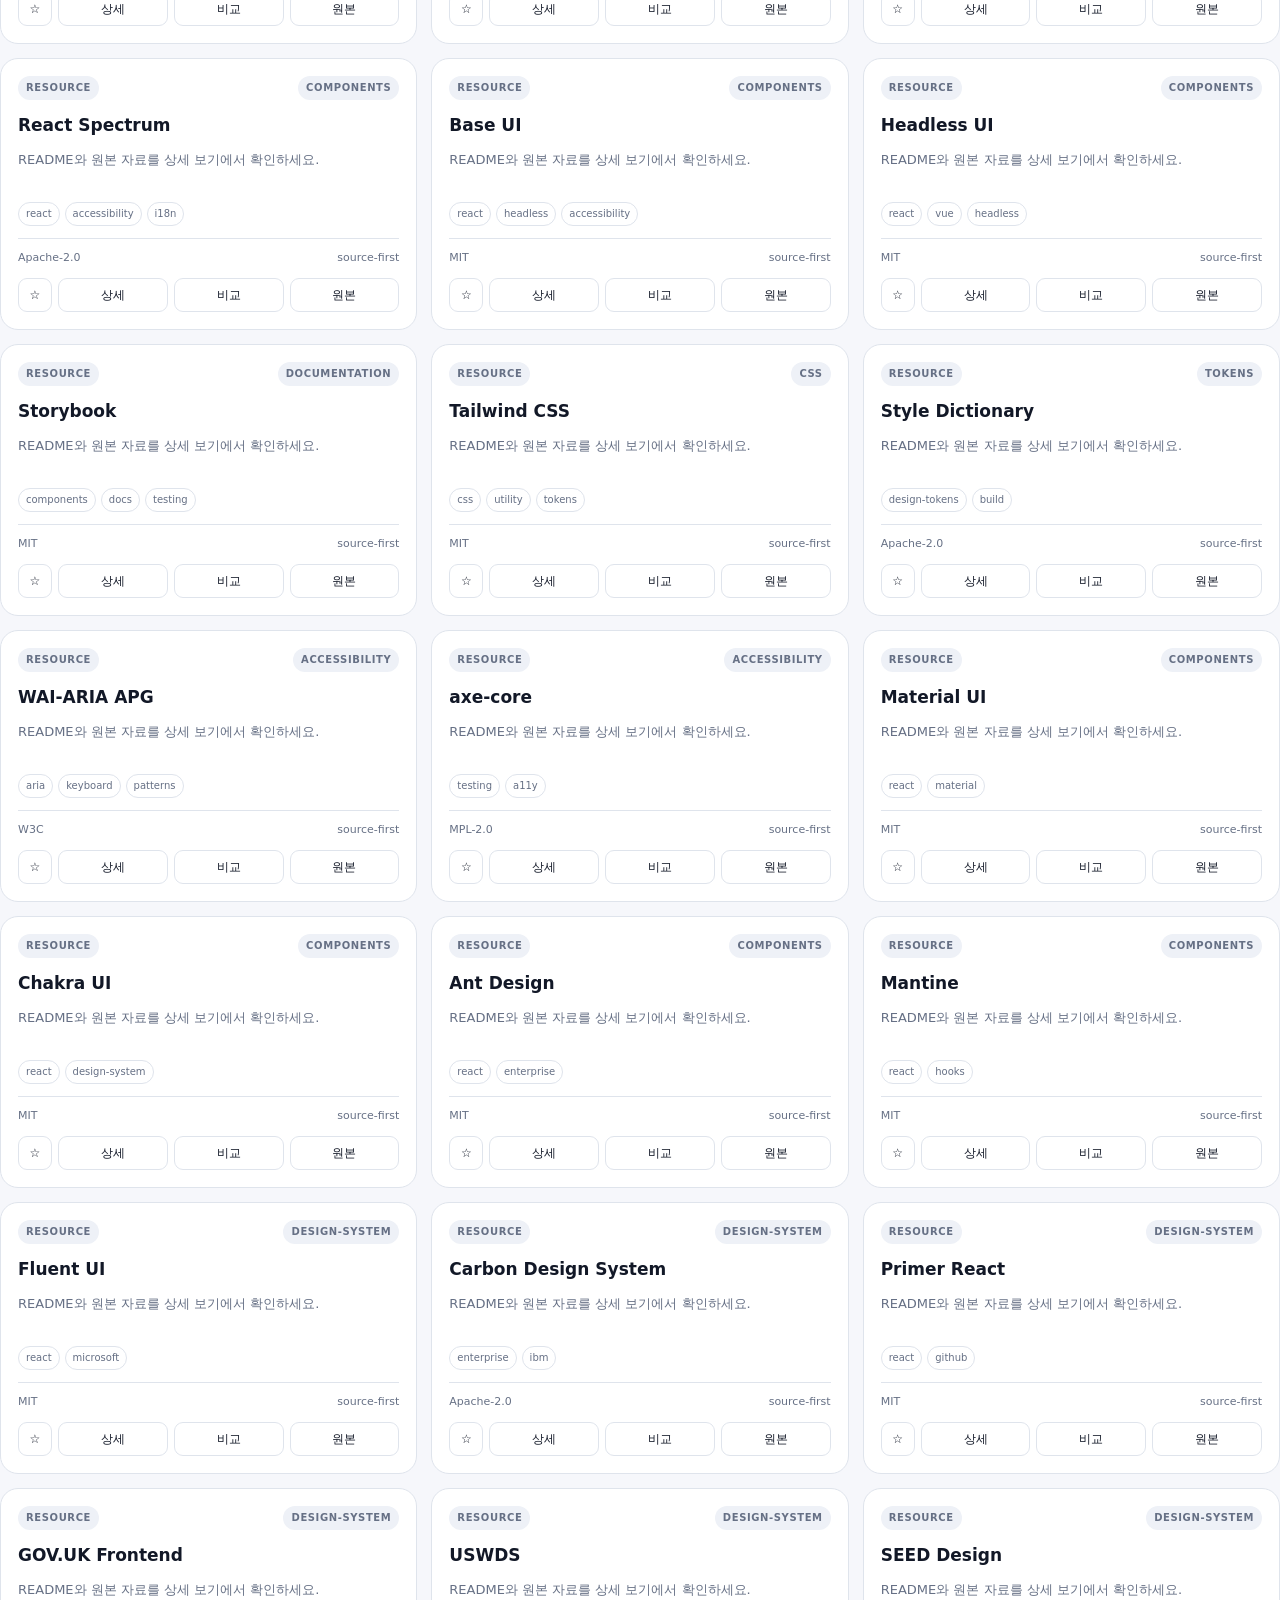
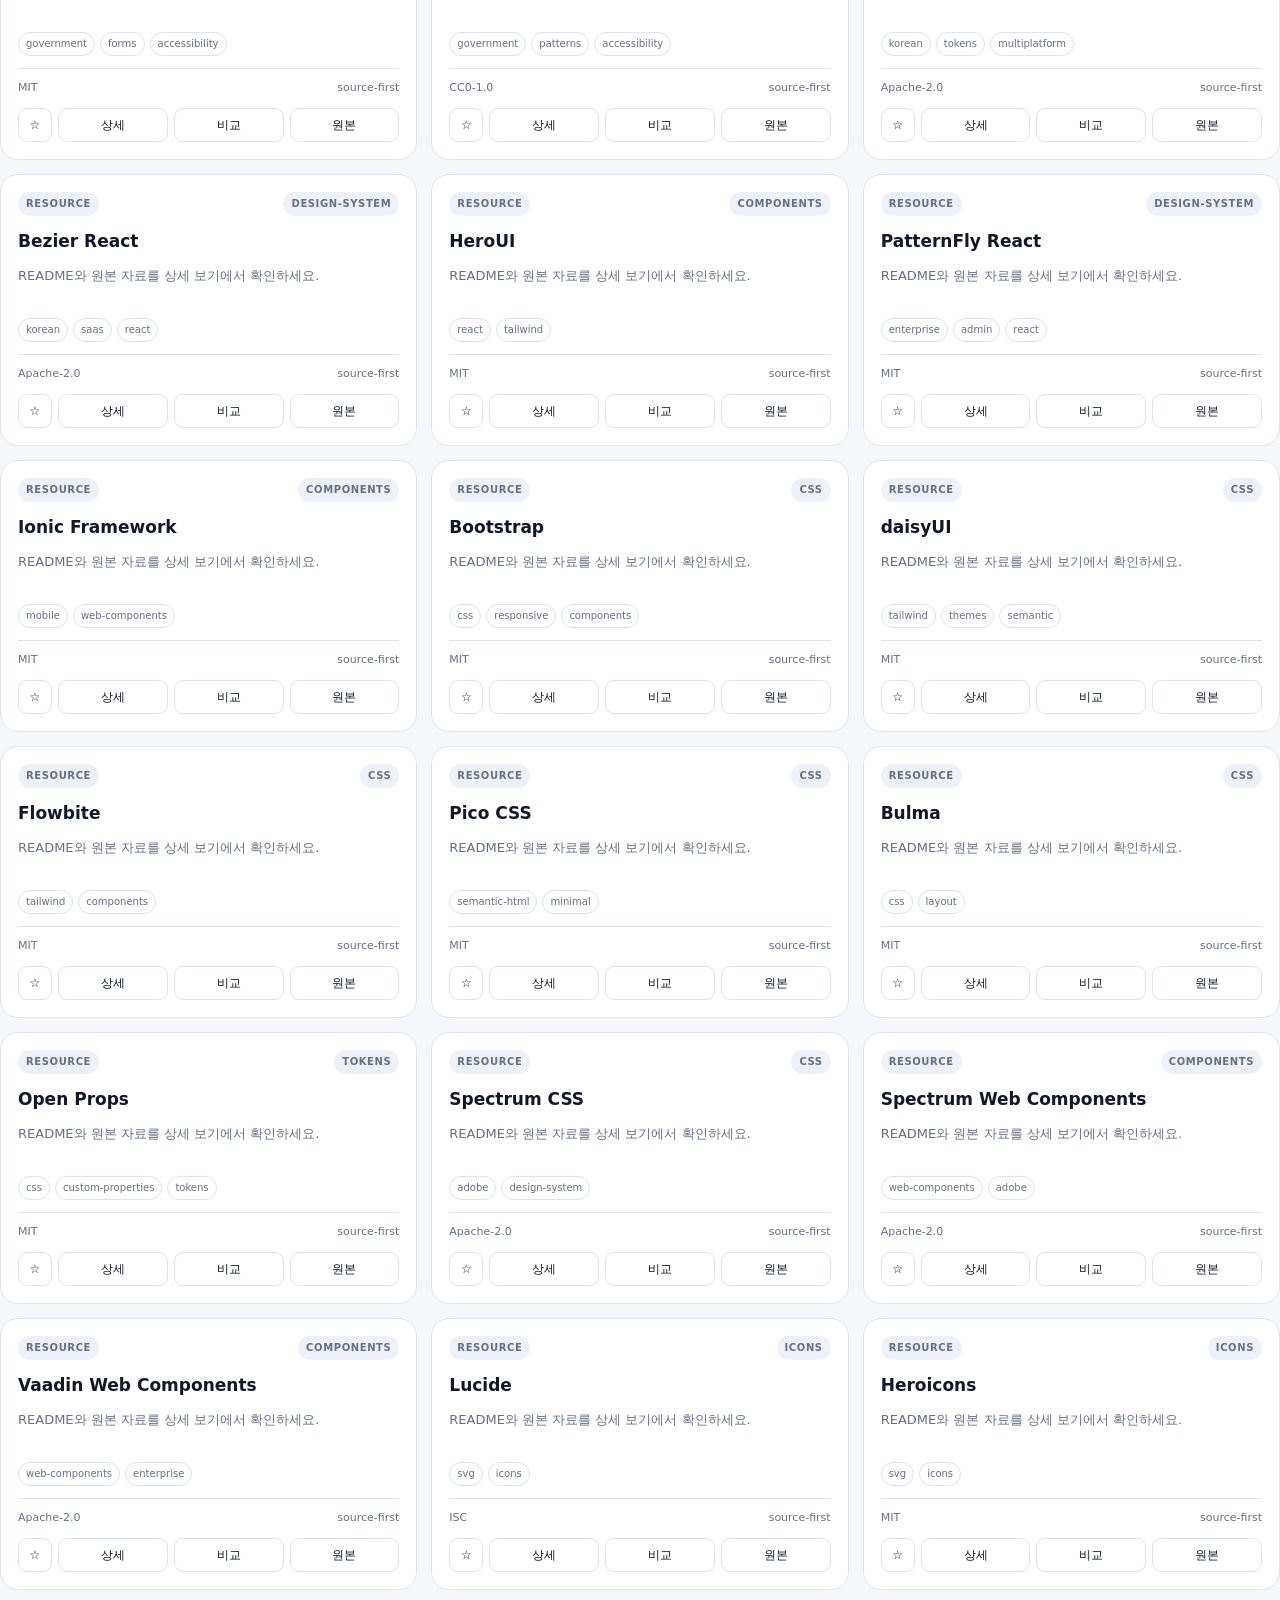
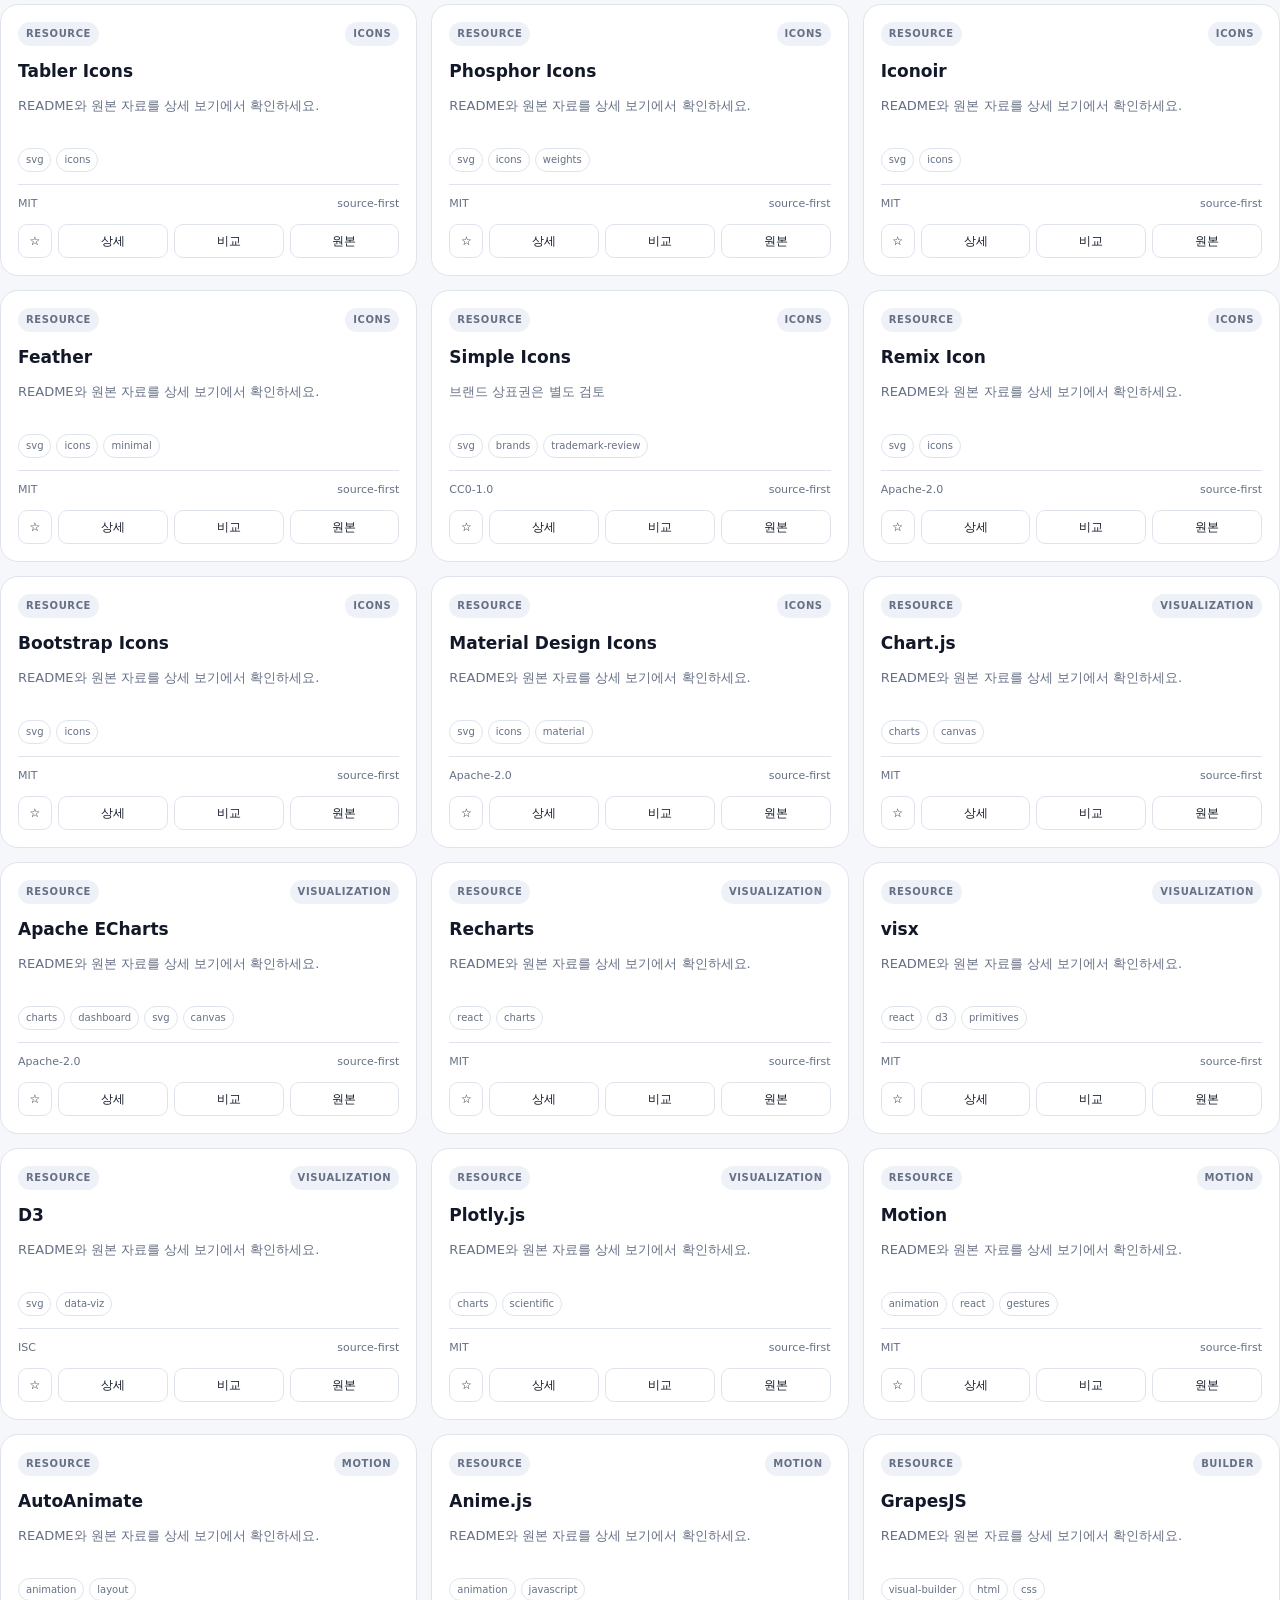
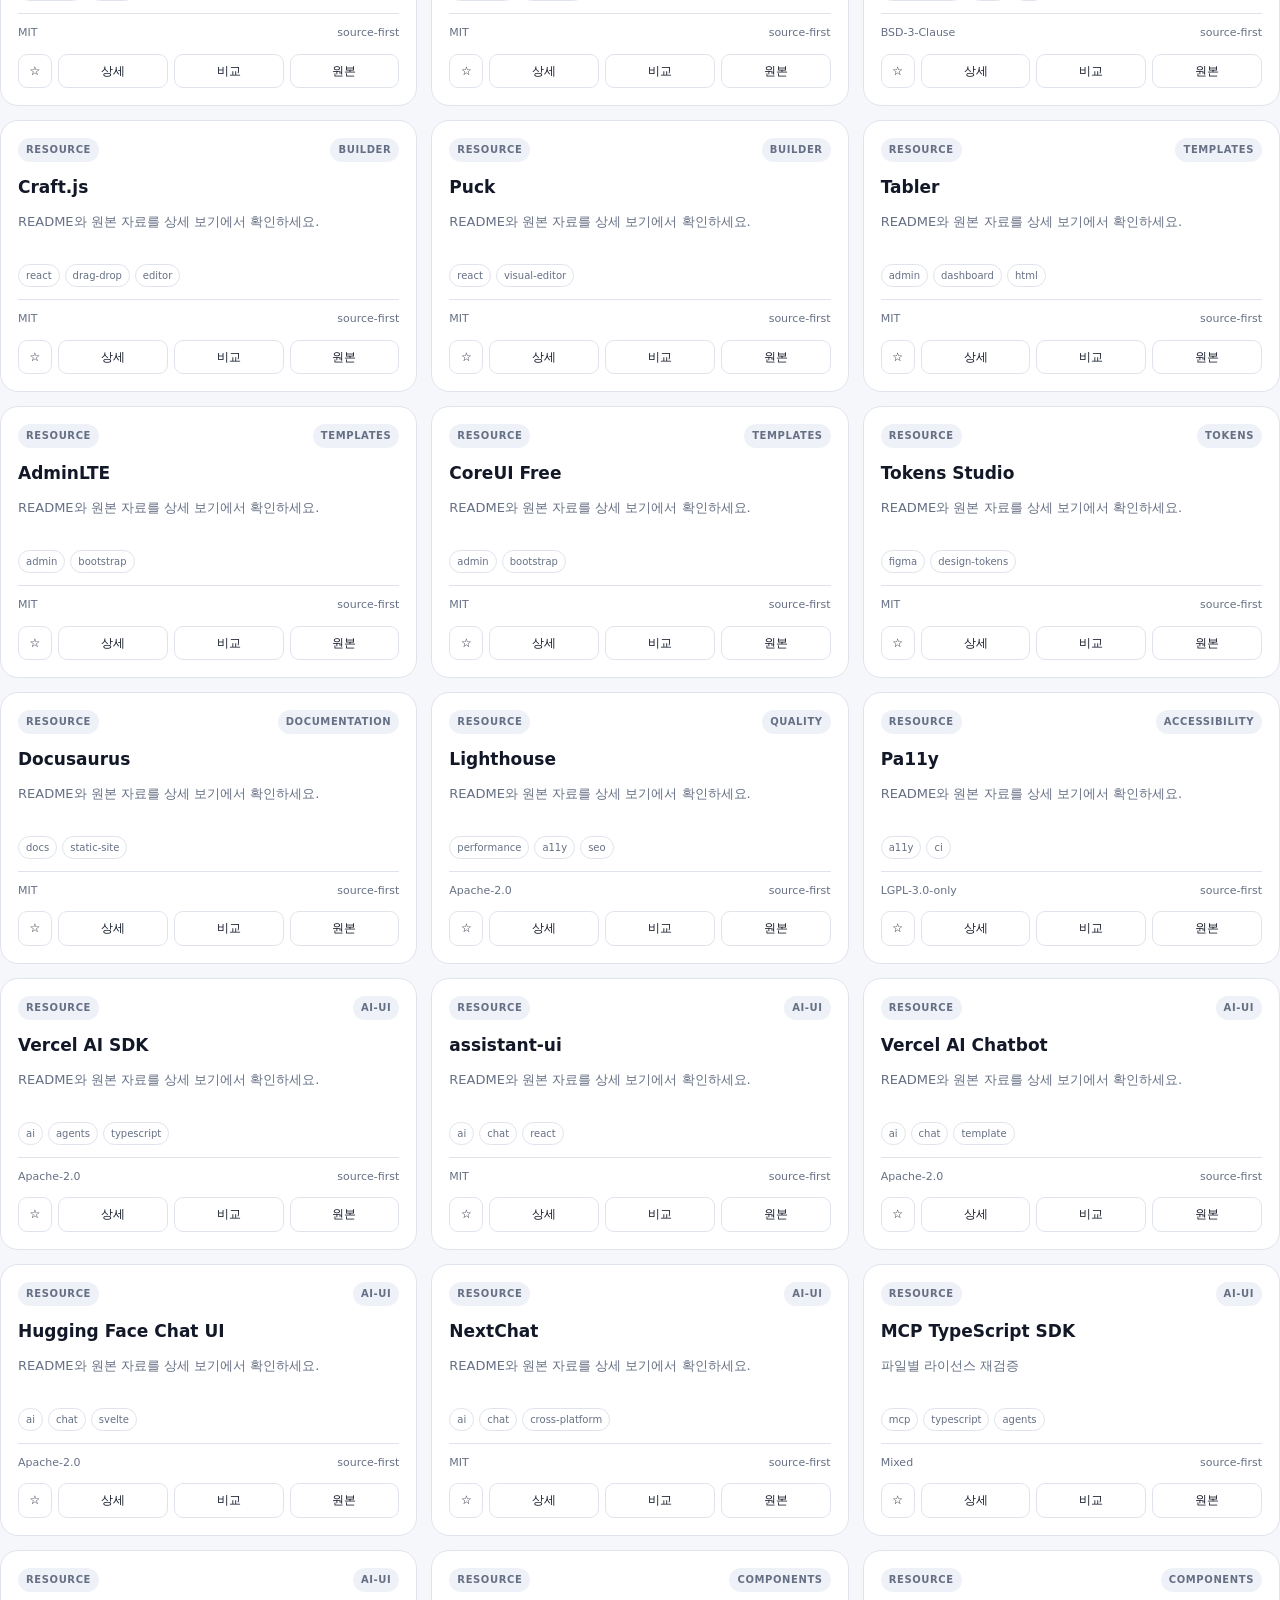
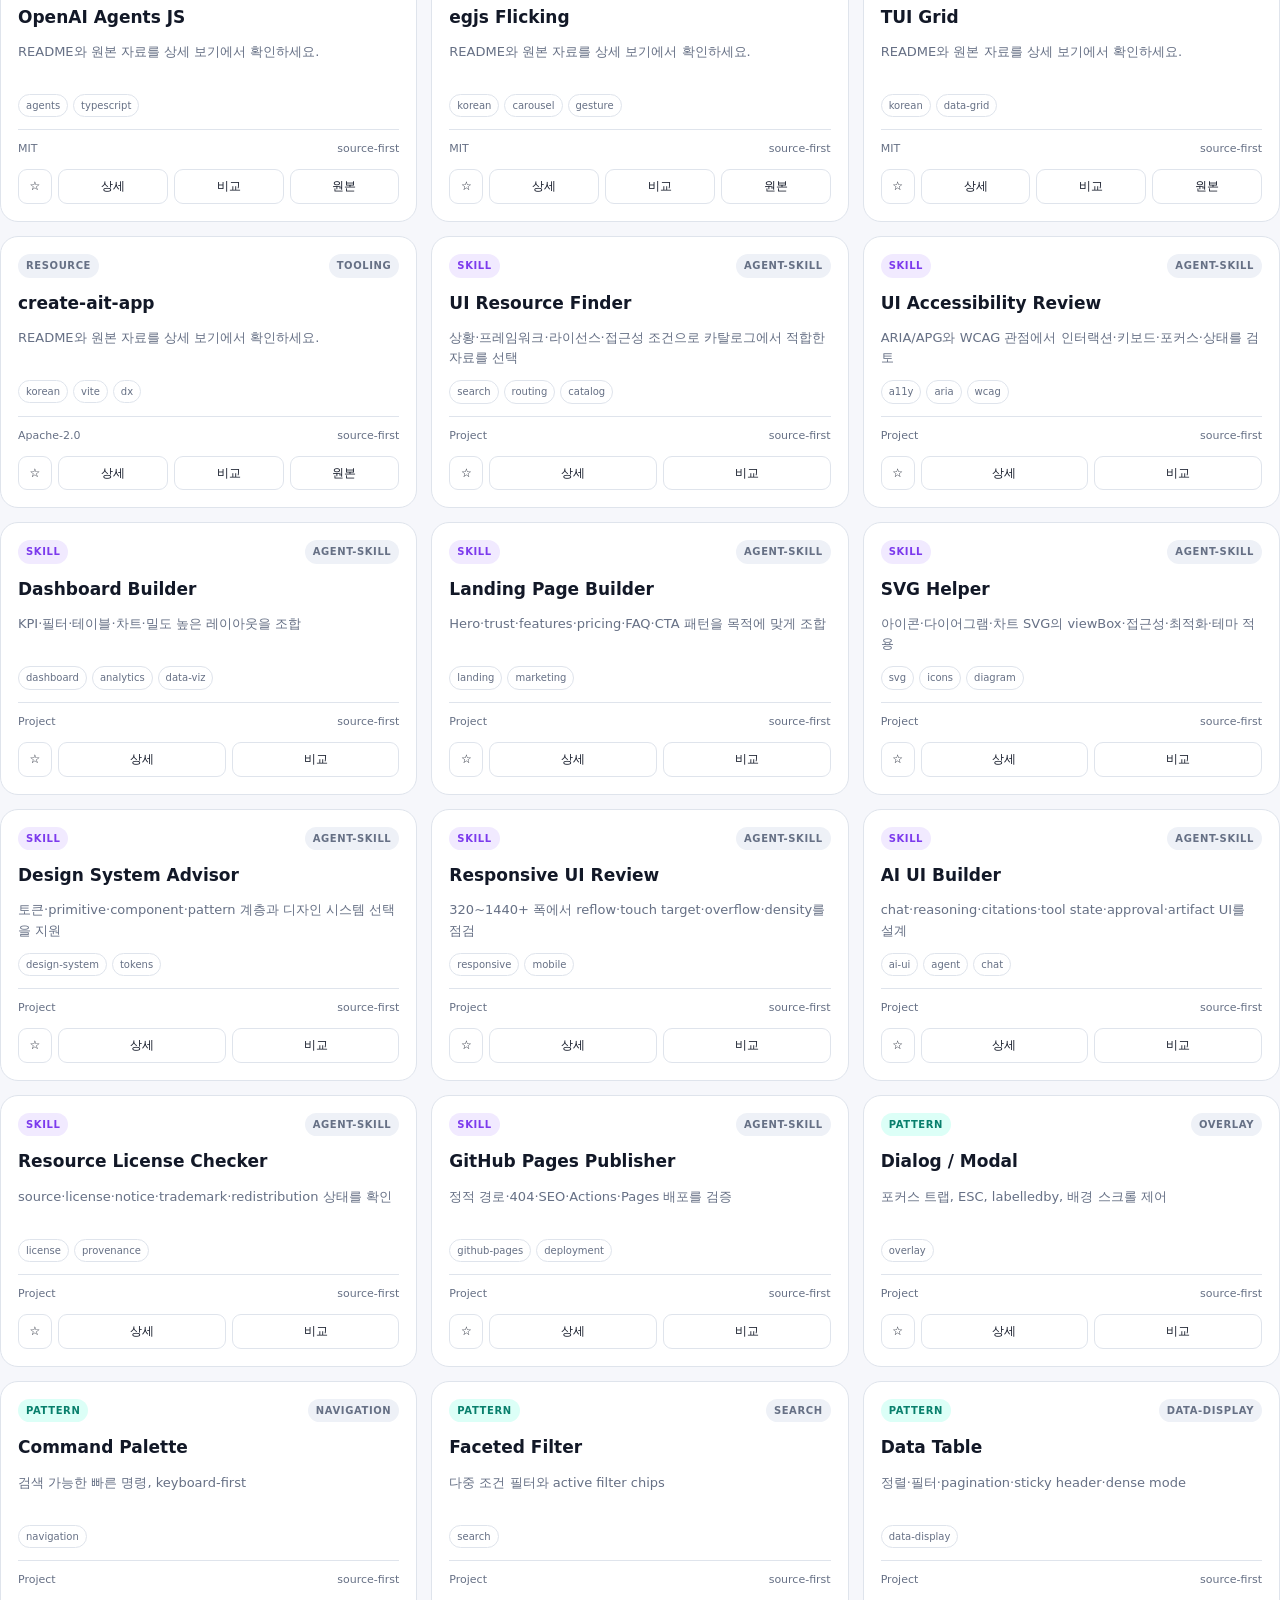
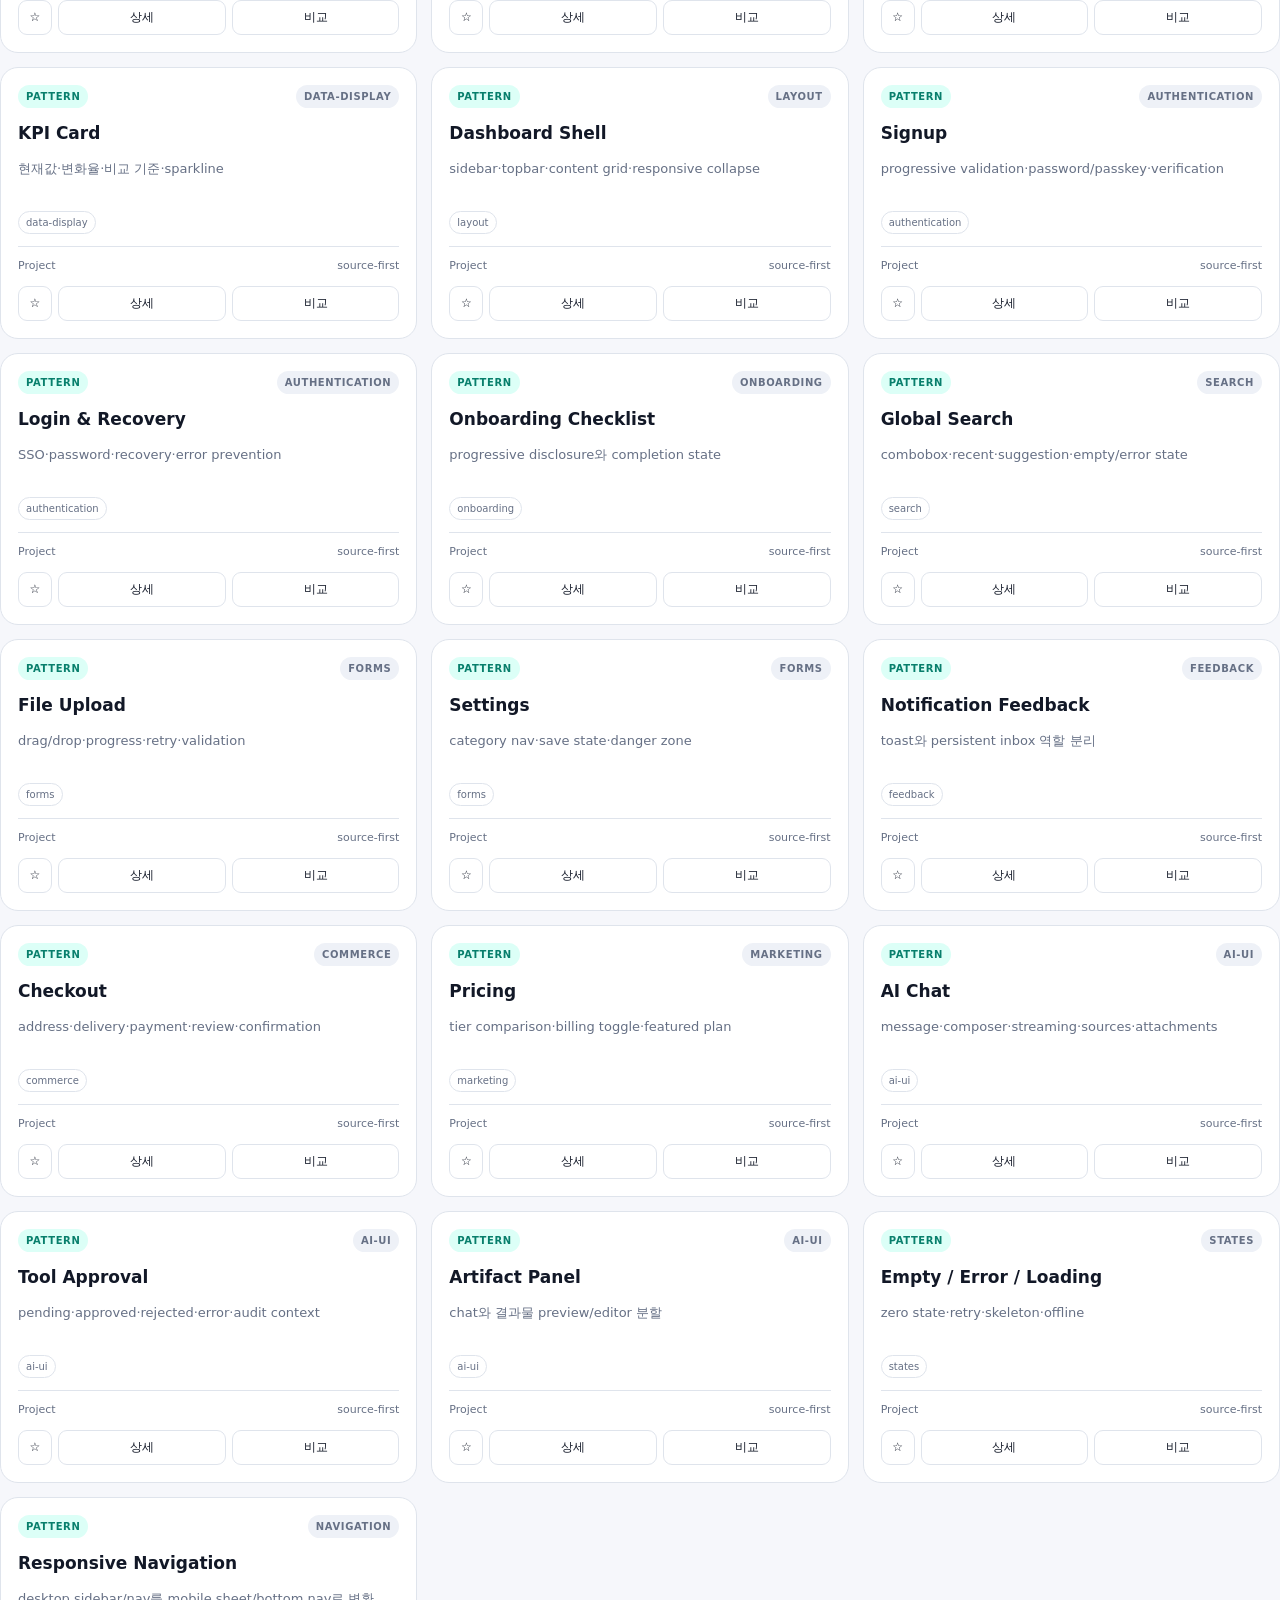
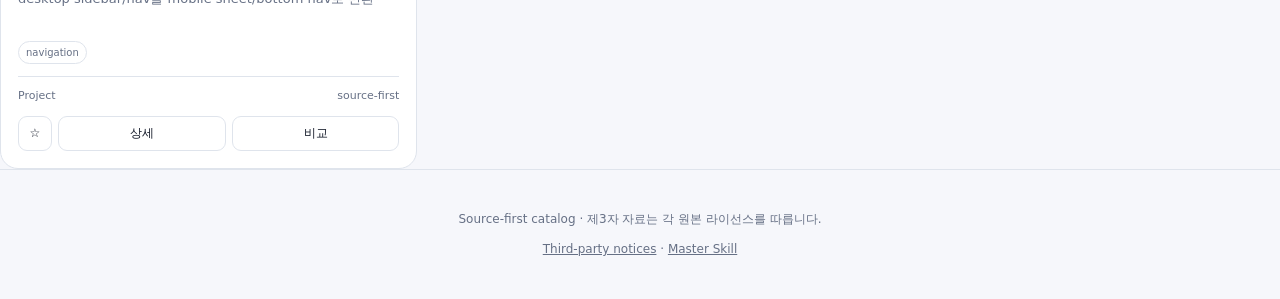
==== commit f688c16a: "redesign: compact hero and multi-view catalog controls" ====
--- a/index.html
+++ b/index.html
@@ -1,14 +1,14 @@
 <!doctype html>
-<html lang="ko" data-theme="system">
+<html lang="ko" data-theme="system" data-view="grid" data-density="compact" data-columns="auto" data-preview="on">
 <head>
   <meta charset="utf-8">
   <meta name="viewport" content="width=device-width,initial-scale=1">
   <title>AI UI Design Atlas — UI/UX Skill & Resource Vault</title>
-  <meta name="description" content="UI/UX, HTML, SVG, 디자인 시스템, 접근성, AI UI 자료와 재사용 가능한 Skill을 검색하는 Git 기반 카탈로그.">
-  <meta name="theme-color" content="#0b1020">
+  <meta name="description" content="UI/UX, HTML/CSS, SVG, 디자인 시스템, 접근성, AI UI 자료와 재사용 가능한 Skill을 빠르게 탐색하는 시각적 카탈로그.">
+  <meta name="theme-color" content="#f7f8fc">
   <link rel="canonical" href="https://ko9ma7.github.io/ai-ui-design-atlas-github-pages/">
   <meta property="og:title" content="AI UI Design Atlas">
-  <meta property="og:description" content="Searchable UI/UX Skill & Resource Vault for humans and coding agents.">
+  <meta property="og:description" content="Visual-first UI/UX Skill & Resource Vault for humans and coding agents.">
   <meta property="og:type" content="website">
   <meta property="og:url" content="https://ko9ma7.github.io/ai-ui-design-atlas-github-pages/">
   <meta name="twitter:card" content="summary_large_image">
@@ -17,67 +17,113 @@
   <link rel="stylesheet" href="./styles.css">
 </head>
 <body>
-<a class="skip" href="#main">본문으로 건너뛰기</a>
+<a class="skip" href="#catalog">카탈로그로 건너뛰기</a>
+
 <header class="topbar">
   <a class="brand" href="./" aria-label="AI UI Design Atlas 홈">
     <span class="brand-mark" aria-hidden="true">A</span>
     <span><strong>AI UI Design Atlas</strong><small>Skill & Resource Vault</small></span>
   </a>
   <nav class="top-actions" aria-label="주요 작업">
+    <button id="aboutBtn" class="text-btn" type="button">About</button>
     <button id="themeBtn" class="icon-btn" type="button" aria-label="테마 변경">◐</button>
     <a class="button ghost" href="https://github.com/ko9ma7/ai-ui-design-atlas-github-pages">GitHub</a>
   </nav>
 </header>
 
 <main id="main">
-  <section class="hero">
-    <div class="eyebrow">CATALOG-FIRST · POINTER-FIRST · VENDOR-LAST</div>
-    <h1>필요한 UI 지식을<br><span>찾아서 바로 붙이는</span> 디자인 아틀라스</h1>
-    <p>UI/UX 패턴, 디자인 시스템, HTML/CSS, SVG, 접근성, 데이터 시각화, AI-native UI와 Agent Skill을 하나의 검색 가능한 정적 카탈로그로 관리합니다.</p>
-    <div class="hero-search">
-      <label for="search" class="sr-only">카탈로그 검색</label>
-      <input id="search" type="search" placeholder="예: accessible dialog, dashboard, SVG, AI chat…" autocomplete="off">
-      <kbd>/</kbd>
+  <section class="compact-hero" aria-labelledby="heroTitle">
+    <div class="hero-copy">
+      <div class="eyebrow">VISUAL UI/UX RESOURCE ATLAS</div>
+      <h1 id="heroTitle">찾고, 비교하고, <span>바로 적용하세요.</span></h1>
+      <p>디자인 시스템 · UI 패턴 · HTML/CSS · SVG · 접근성 · AI UI · Agent Skill을 한곳에서 탐색합니다.</p>
     </div>
-    <div id="quickTags" class="chips" aria-label="빠른 필터"></div>
-  </section>
-
-  <section class="about-site" aria-labelledby="aboutTitle">
-    <div>
-      <div class="eyebrow">ABOUT THE ATLAS</div>
-      <h2 id="aboutTitle">찾고, 보고, 이해하고,<br>에이전트에 바로 연결합니다.</h2>
-    </div>
-    <div class="about-site-copy">
-      <p><strong>AI UI Design Atlas</strong>는 UI/UX, 디자인 시스템, HTML/CSS, SVG, 접근성, 데이터 시각화, AI-native UI와 프런트엔드 아키텍처 자료를 한곳에서 탐색하기 위한 오픈 카탈로그입니다.</p>
-      <p>단순 링크 모음이 아니라 각 GitHub 프로젝트의 <b>About 정보, README 핵심 내용, 대표 이미지·스크린샷, 라이선스, 태그, 사용 맥락</b>을 함께 보여주고, 필요한 자료를 Codex·Claude Code 등 코딩 에이전트의 작업 컨텍스트로 빠르게 연결하는 것을 목표로 합니다.</p>
-      <div class="about-pill-row"><span>Visual-first discovery</span><span>README-aware</span><span>License-aware</span><span>Agent-ready</span></div>
+    <div class="hero-tools">
+      <div class="hero-search">
+        <label for="search" class="sr-only">카탈로그 검색</label>
+        <span class="search-icon" aria-hidden="true">⌕</span>
+        <input id="search" type="search" placeholder="dialog, dashboard, SVG, AI chat…" autocomplete="off">
+        <kbd>/</kbd>
+      </div>
+      <div id="quickTags" class="chips" aria-label="빠른 필터"></div>
     </div>
   </section>
 
-  <section class="stats" aria-label="카탈로그 통계">
-    <article><strong id="resourceCount">—</strong><span>Resources</span></article>
-    <article><strong id="skillCount">—</strong><span>Agent Skills</span></article>
-    <article><strong id="patternCount">—</strong><span>Patterns</span></article>
-    <article><strong id="favoriteCount">0</strong><span>Favorites</span></article>
-  </section>
+  <section id="catalog" class="catalog-shell" aria-label="리소스 카탈로그">
+    <div class="catalog-topline">
+      <div class="catalog-summary">
+        <strong><span id="resultCount">0</span> items</strong>
+        <span class="dot">·</span>
+        <span><b id="resourceCount">—</b> resources</span>
+        <span><b id="skillCount">—</b> skills</span>
+        <span><b id="patternCount">—</b> patterns</span>
+        <button id="favoritesQuick" class="summary-fav" type="button">★ <b id="favoriteCount">0</b></button>
+      </div>
 
-  <section class="workspace">
-    <aside class="filters" aria-label="필터">
-      <div class="filter-head"><strong>Filters</strong><button id="resetBtn" type="button">초기화</button></div>
-      <label>종류<select id="kindFilter"><option value="">전체</option><option value="resource">Resource</option><option value="skill">Skill</option><option value="pattern">Pattern</option></select></label>
-      <label>카테고리<select id="categoryFilter"><option value="">전체</option></select></label>
-      <label>라이선스<select id="licenseFilter"><option value="">전체</option></select></label>
-      <label class="check"><input id="favoritesOnly" type="checkbox"> 즐겨찾기만</label>
-      <div class="filter-note">라이선스가 <b>Unknown</b>인 항목은 원본 링크만 제공하며 코드/에셋을 직접 수집하지 않습니다.</div>
-    </aside>
+      <div class="display-controls" aria-label="보기 설정">
+        <button id="filterToggle" class="control-btn mobile-filter-btn" type="button" aria-expanded="false">필터</button>
+        <div class="segmented" role="group" aria-label="보기 방식">
+          <button type="button" data-view="gallery" title="큰 이미지 갤러리">▧<span>Gallery</span></button>
+          <button type="button" data-view="grid" class="active" title="기본 카드 그리드">▦<span>Grid</span></button>
+          <button type="button" data-view="compact" title="고밀도 카드">▥<span>Compact</span></button>
+          <button type="button" data-view="list" title="리스트">☷<span>List</span></button>
+        </div>
+        <label class="mini-select" title="한 줄 카드 수"><span>열</span>
+          <select id="columnSelect" aria-label="카드 열 수">
+            <option value="auto">Auto</option>
+            <option value="2">2</option>
+            <option value="3">3</option>
+            <option value="4">4</option>
+            <option value="5">5</option>
+          </select>
+        </label>
+        <label class="mini-select" title="카드 정보 밀도"><span>밀도</span>
+          <select id="densitySelect" aria-label="정보 밀도">
+            <option value="compact">Compact</option>
+            <option value="comfortable">Comfortable</option>
+          </select>
+        </label>
+        <button id="previewToggle" class="control-btn active" type="button" aria-pressed="true" title="카드 이미지 표시">Preview</button>
+        <select id="sortSelect" class="sort-select" aria-label="정렬">
+          <option value="relevance">관련도</option>
+          <option value="name">이름</option>
+          <option value="category">카테고리</option>
+        </select>
+      </div>
+    </div>
 
-    <div class="results">
-      <div class="results-head">
-        <div><span id="resultCount">0</span> items</div>
-        <select id="sortSelect" aria-label="정렬"><option value="relevance">관련도</option><option value="name">이름</option><option value="category">카테고리</option></select>
-      </div>
-      <div id="grid" class="grid" aria-live="polite"></div>
-      <div id="empty" class="empty" hidden><strong>검색 결과가 없습니다.</strong><span>검색어나 필터를 바꿔보세요.</span></div>
+    <div class="catalog-body">
+      <aside id="filterPanel" class="filters" aria-label="필터">
+        <div class="filter-head">
+          <div><strong>Filters</strong><span>빠르게 좁혀보기</span></div>
+          <button id="resetBtn" type="button">초기화</button>
+        </div>
+        <label>종류
+          <select id="kindFilter">
+            <option value="">전체</option>
+            <option value="resource">Resource</option>
+            <option value="skill">Skill</option>
+            <option value="pattern">Pattern</option>
+          </select>
+        </label>
+        <label>카테고리<select id="categoryFilter"><option value="">전체</option></select></label>
+        <label>라이선스<select id="licenseFilter"><option value="">전체</option></select></label>
+        <label class="check"><input id="favoritesOnly" type="checkbox"> 즐겨찾기만 보기</label>
+        <details class="filter-help">
+          <summary>라이선스 정책</summary>
+          <p><b>Unknown</b> 또는 검토가 필요한 항목은 원본 링크 중심으로 제공하며 코드·에셋을 직접 수집하지 않습니다.</p>
+        </details>
+      </aside>
+
+      <section class="results" aria-label="검색 결과">
+        <div id="activeFilters" class="active-filters" aria-live="polite"></div>
+        <div id="grid" class="grid" aria-live="polite"></div>
+        <div id="empty" class="empty" hidden>
+          <strong>검색 결과가 없습니다.</strong>
+          <span>검색어나 필터를 바꾸거나 초기화해 보세요.</span>
+          <button id="emptyReset" class="button ghost" type="button">필터 초기화</button>
+        </div>
+      </section>
     </div>
   </section>
 </main>
@@ -87,6 +133,15 @@
   <button id="compareOpen" class="button" type="button">비교 보기</button>
   <button id="compareClear" class="button ghost" type="button">비우기</button>
 </div>
+
+<dialog id="aboutDialog" class="dialog about-dialog">
+  <form method="dialog"><button class="dialog-close" aria-label="닫기">×</button></form>
+  <div class="section-kicker">ABOUT THE ATLAS</div>
+  <h2>UI를 다루는 자료를<br>UI답게 탐색합니다.</h2>
+  <p>AI UI Design Atlas는 UI/UX, 디자인 시스템, HTML/CSS, SVG, 접근성, 데이터 시각화, AI-native UI와 프런트엔드 아키텍처 자료를 한곳에서 탐색하기 위한 오픈 카탈로그입니다.</p>
+  <p>GitHub About, README 핵심 내용, 대표 이미지·스크린샷, 라이선스, 태그와 사용 맥락을 함께 보여주고 Codex·Claude Code 등 코딩 에이전트의 작업 컨텍스트로 연결합니다.</p>
+  <div class="about-pill-row"><span>Visual-first</span><span>README-aware</span><span>License-aware</span><span>Agent-ready</span></div>
+</dialog>
 
 <dialog id="detailDialog" class="dialog">
   <form method="dialog"><button class="dialog-close" aria-label="닫기">×</button></form>
@@ -99,7 +154,7 @@
 </dialog>
 
 <footer>
-  <p>Source-first catalog. 제3자 자료는 각 원본 라이선스를 따릅니다.</p>
+  <p>Source-first catalog · 제3자 자료는 각 원본 라이선스를 따릅니다.</p>
   <p><a href="./THIRD_PARTY_NOTICES.md">Third-party notices</a> · <a href="./SKILL.md">Master Skill</a></p>
 </footer>
 <script src="./app.js" defer></script>
--- a/styles.css
+++ b/styles.css
@@ -5,3 +5,7 @@
 .detail-hero{display:grid;grid-template-columns:minmax(0,260px) 1fr;gap:20px;align-items:center;margin-top:8px}.detail-og{width:100%;aspect-ratio:1.91/1;object-fit:cover;border:1px solid var(--line);border-radius:15px;background:var(--surface2)}.section-kicker{color:var(--accent);font-size:10px;font-weight:900;letter-spacing:.14em;margin-bottom:4px}.preview-section,.about-panel,.readme-panel,.example-box{margin:22px 0;padding:18px;border:1px solid var(--line);border-radius:16px;background:color-mix(in srgb,var(--surface) 94%,var(--accent) 6%)}.preview-section h3,.about-panel h3,.readme-panel h3,.example-box h3{margin:2px 0 13px}.preview-gallery{display:grid;grid-template-columns:repeat(2,minmax(0,1fr));gap:10px}.preview-shot{display:block;min-height:130px;border:1px solid var(--line);border-radius:12px;overflow:hidden;background:var(--surface2)}.preview-shot img{display:block;width:100%;height:100%;max-height:330px;object-fit:contain;background:var(--surface2)}.source-note{color:var(--muted);font-size:11px;margin:10px 0 0}.repo-stats{display:flex;gap:7px;flex-wrap:wrap;margin:12px 0}.repo-stats span{border:1px solid var(--line);background:var(--surface);padding:5px 8px;border-radius:999px;color:var(--muted);font-size:11px}.about-panel p,.readme-panel p{color:var(--muted)}.readme-panel p{padding-left:12px;border-left:2px solid var(--line)}.text-link{color:var(--accent);font-weight:750;text-decoration:none}.text-link:hover{text-decoration:underline}.example-grid{display:grid;grid-template-columns:repeat(2,minmax(0,1fr));gap:8px}.example-grid span{padding:10px 12px;border:1px solid var(--line);border-radius:11px;background:var(--surface);font-size:12px;font-weight:700}.github-enrichment:empty{display:none}.readme-loading,.readme-error{margin:20px 0;padding:14px;border-radius:12px;background:var(--surface2);color:var(--muted);font-size:12px}.spinner{display:inline-block;width:12px;height:12px;margin-right:7px;border:2px solid var(--line);border-top-color:var(--accent);border-radius:50%;animation:spin .8s linear infinite;vertical-align:-2px}.detail-actions{display:flex;gap:8px;flex-wrap:wrap}@keyframes spin{to{transform:rotate(360deg)}}
 @media(max-width:760px){.detail-hero{grid-template-columns:1fr}.detail-og{max-width:100%}.preview-gallery,.example-grid{grid-template-columns:1fr}.preview-shot{min-height:100px}}
 @media(prefers-reduced-motion:reduce){.spinner{animation:none}.card-preview img{transition:none}}
+
+
+.about-site{max-width:1180px;margin:0 auto 34px;padding:0 24px;display:grid;grid-template-columns:.8fr 1.2fr;gap:clamp(28px,6vw,88px);align-items:start}.about-site h2{font-size:clamp(28px,4vw,48px);line-height:1.03;letter-spacing:-.045em;margin:10px 0 0}.about-site-copy{padding-top:2px}.about-site-copy p{margin:0 0 13px;color:var(--muted);font-size:15px}.about-site-copy strong,.about-site-copy b{color:var(--text)}.about-pill-row{display:flex;gap:7px;flex-wrap:wrap;margin-top:18px}.about-pill-row span{padding:6px 9px;border:1px solid var(--line);border-radius:999px;background:var(--surface);font-size:11px;font-weight:750;color:var(--muted)}
+@media(max-width:760px){.about-site{grid-template-columns:1fr;padding:0 16px;margin-bottom:28px;gap:18px}}
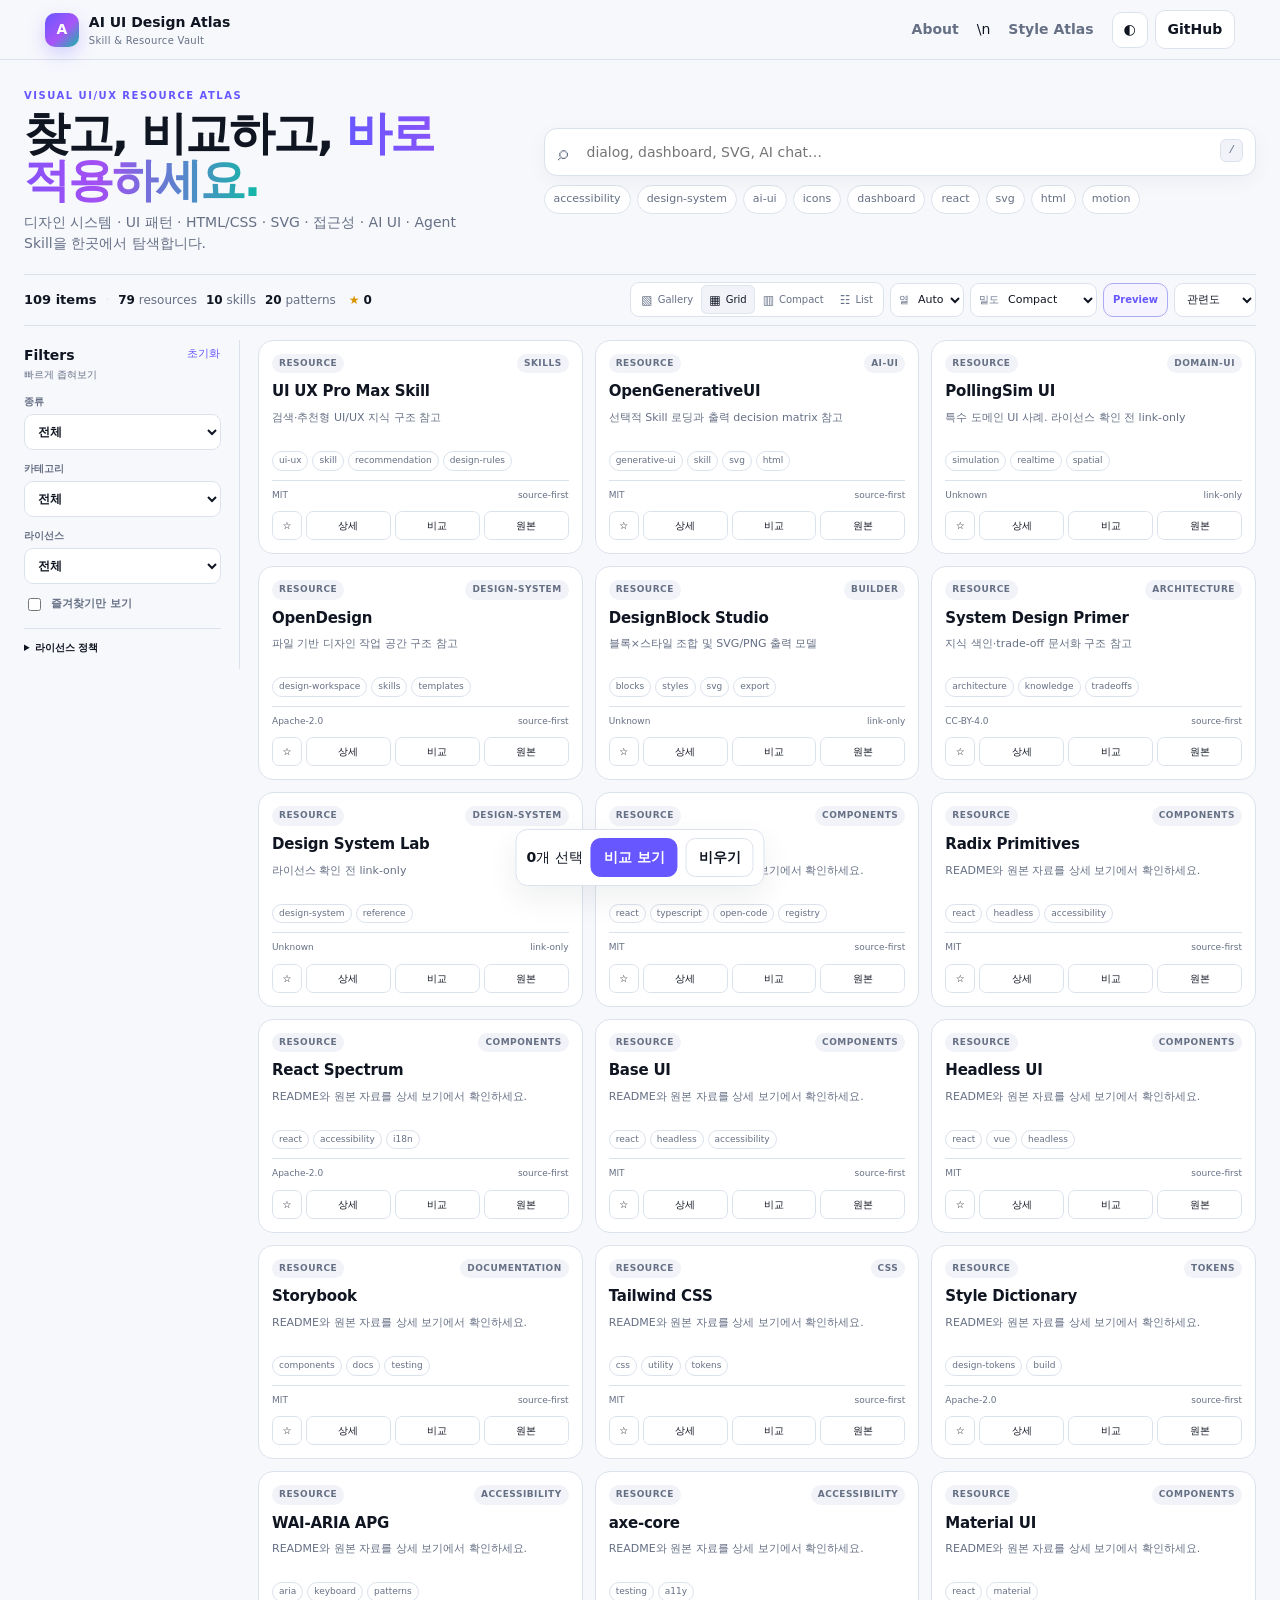
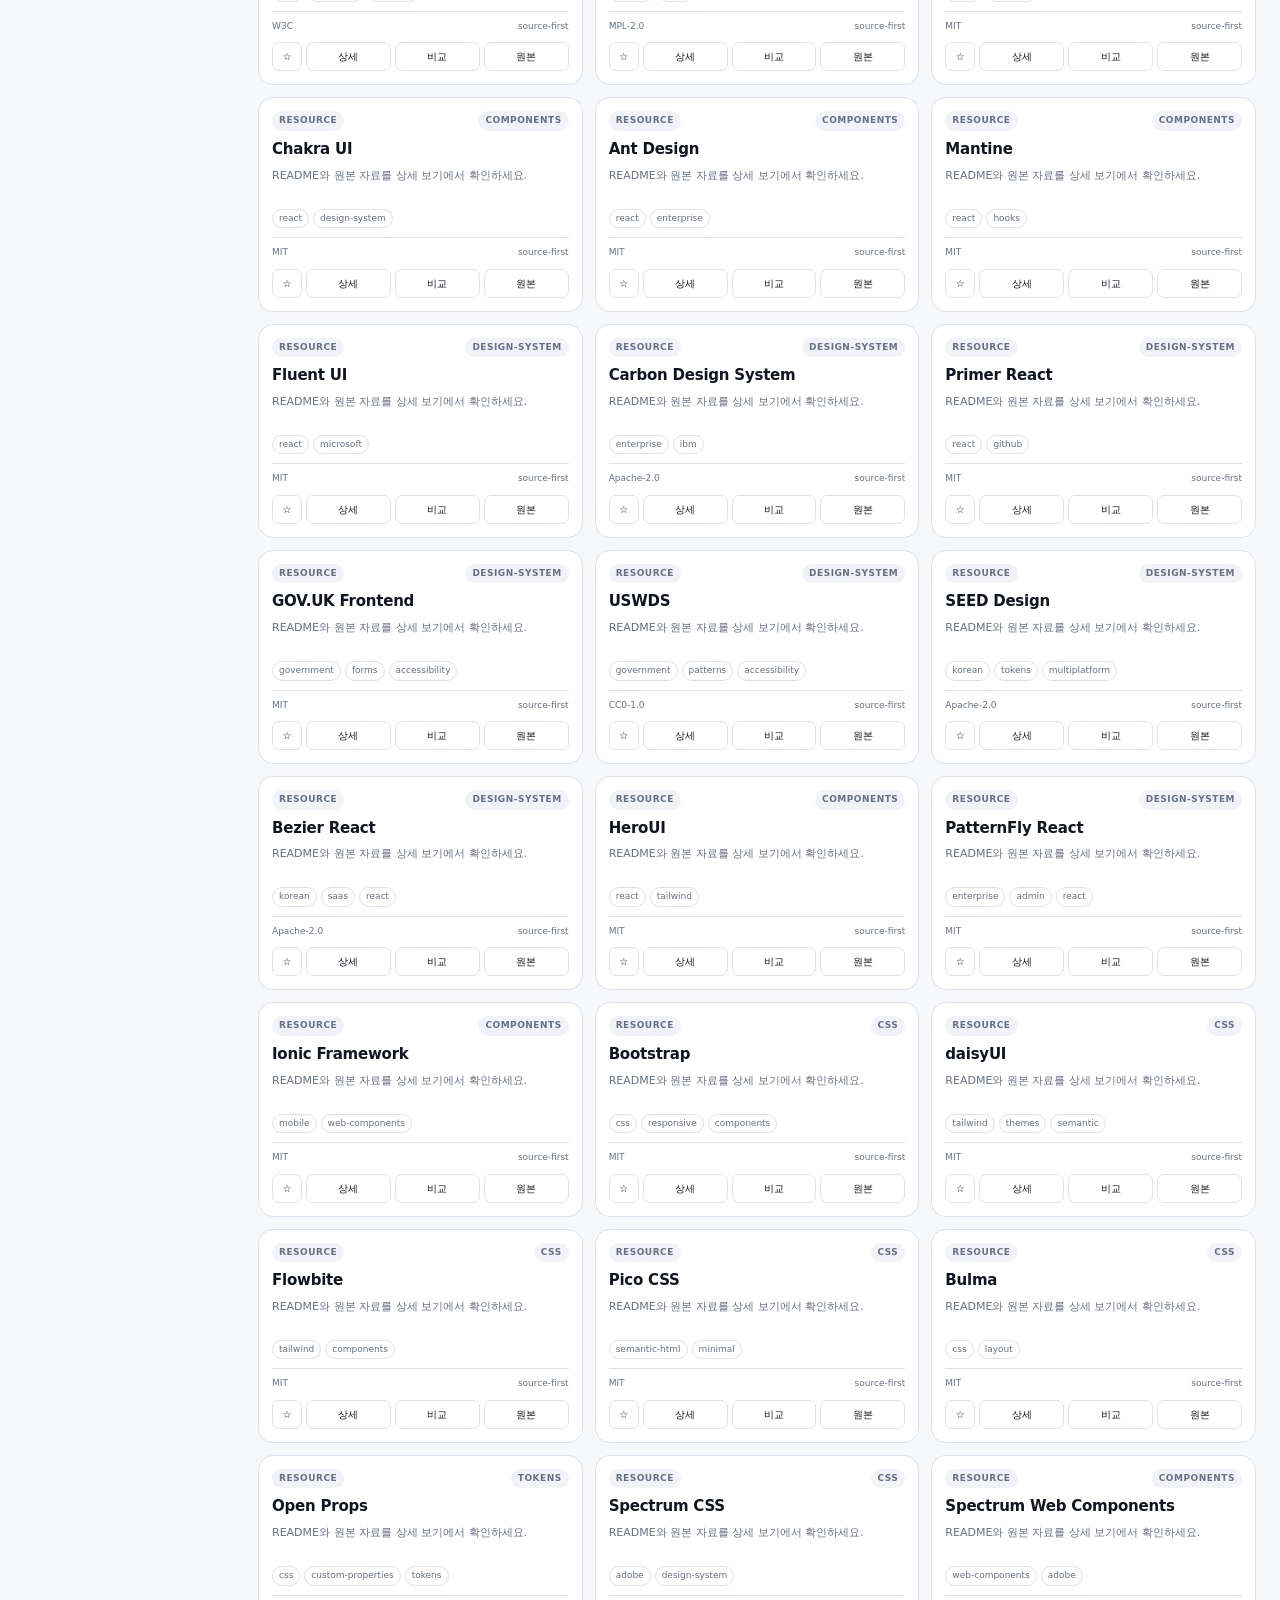
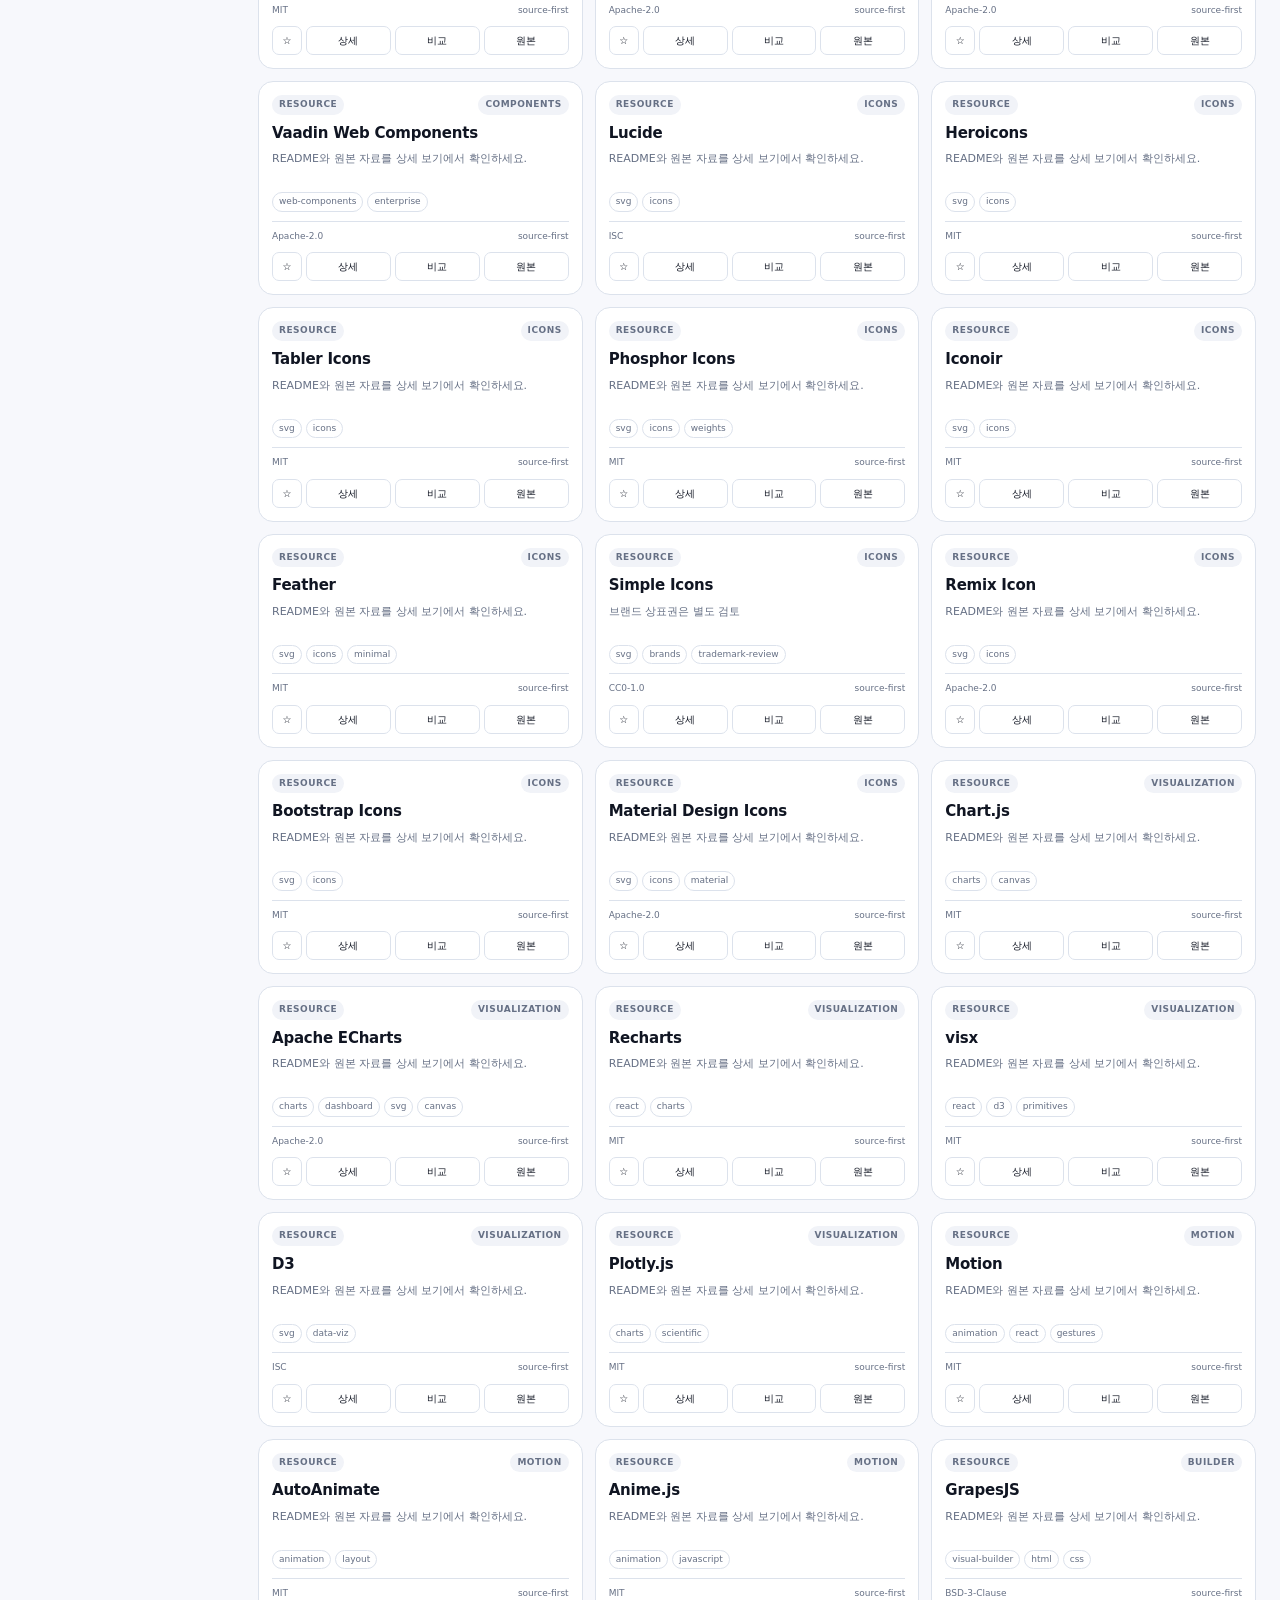
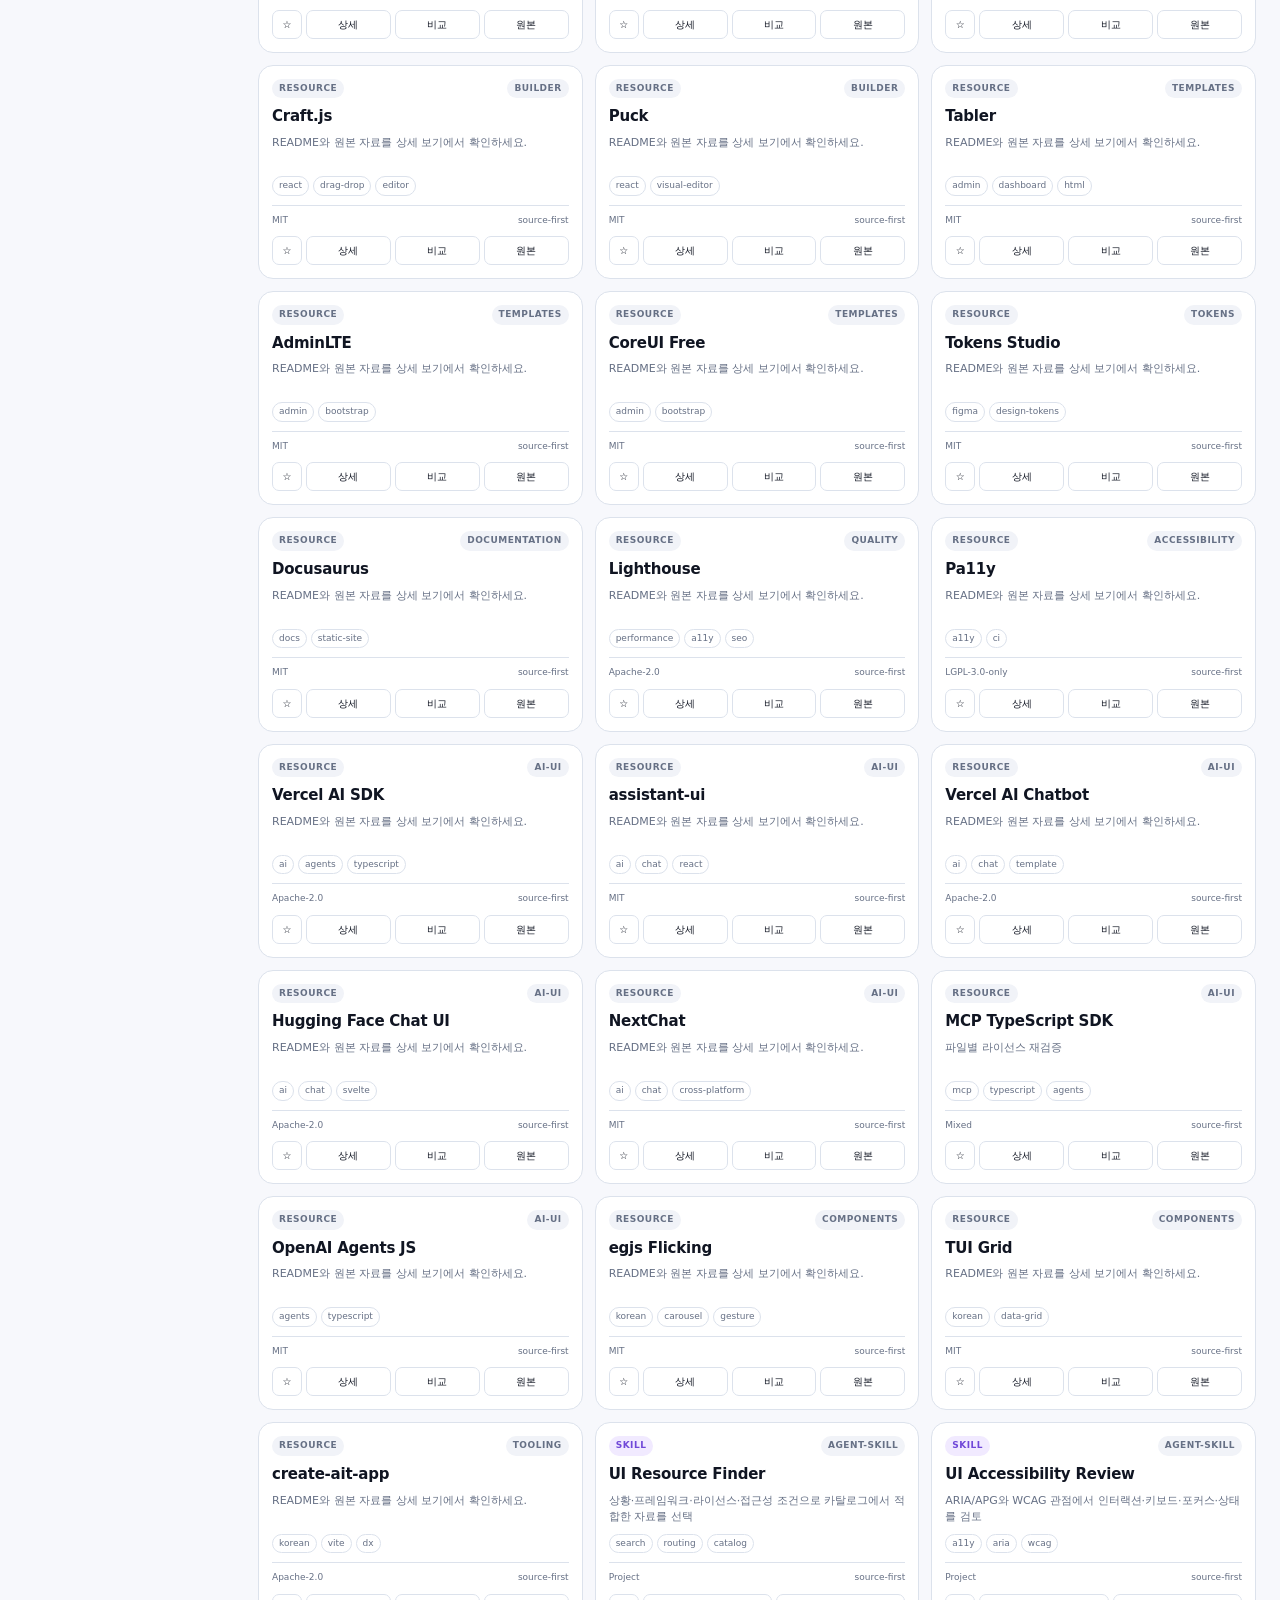
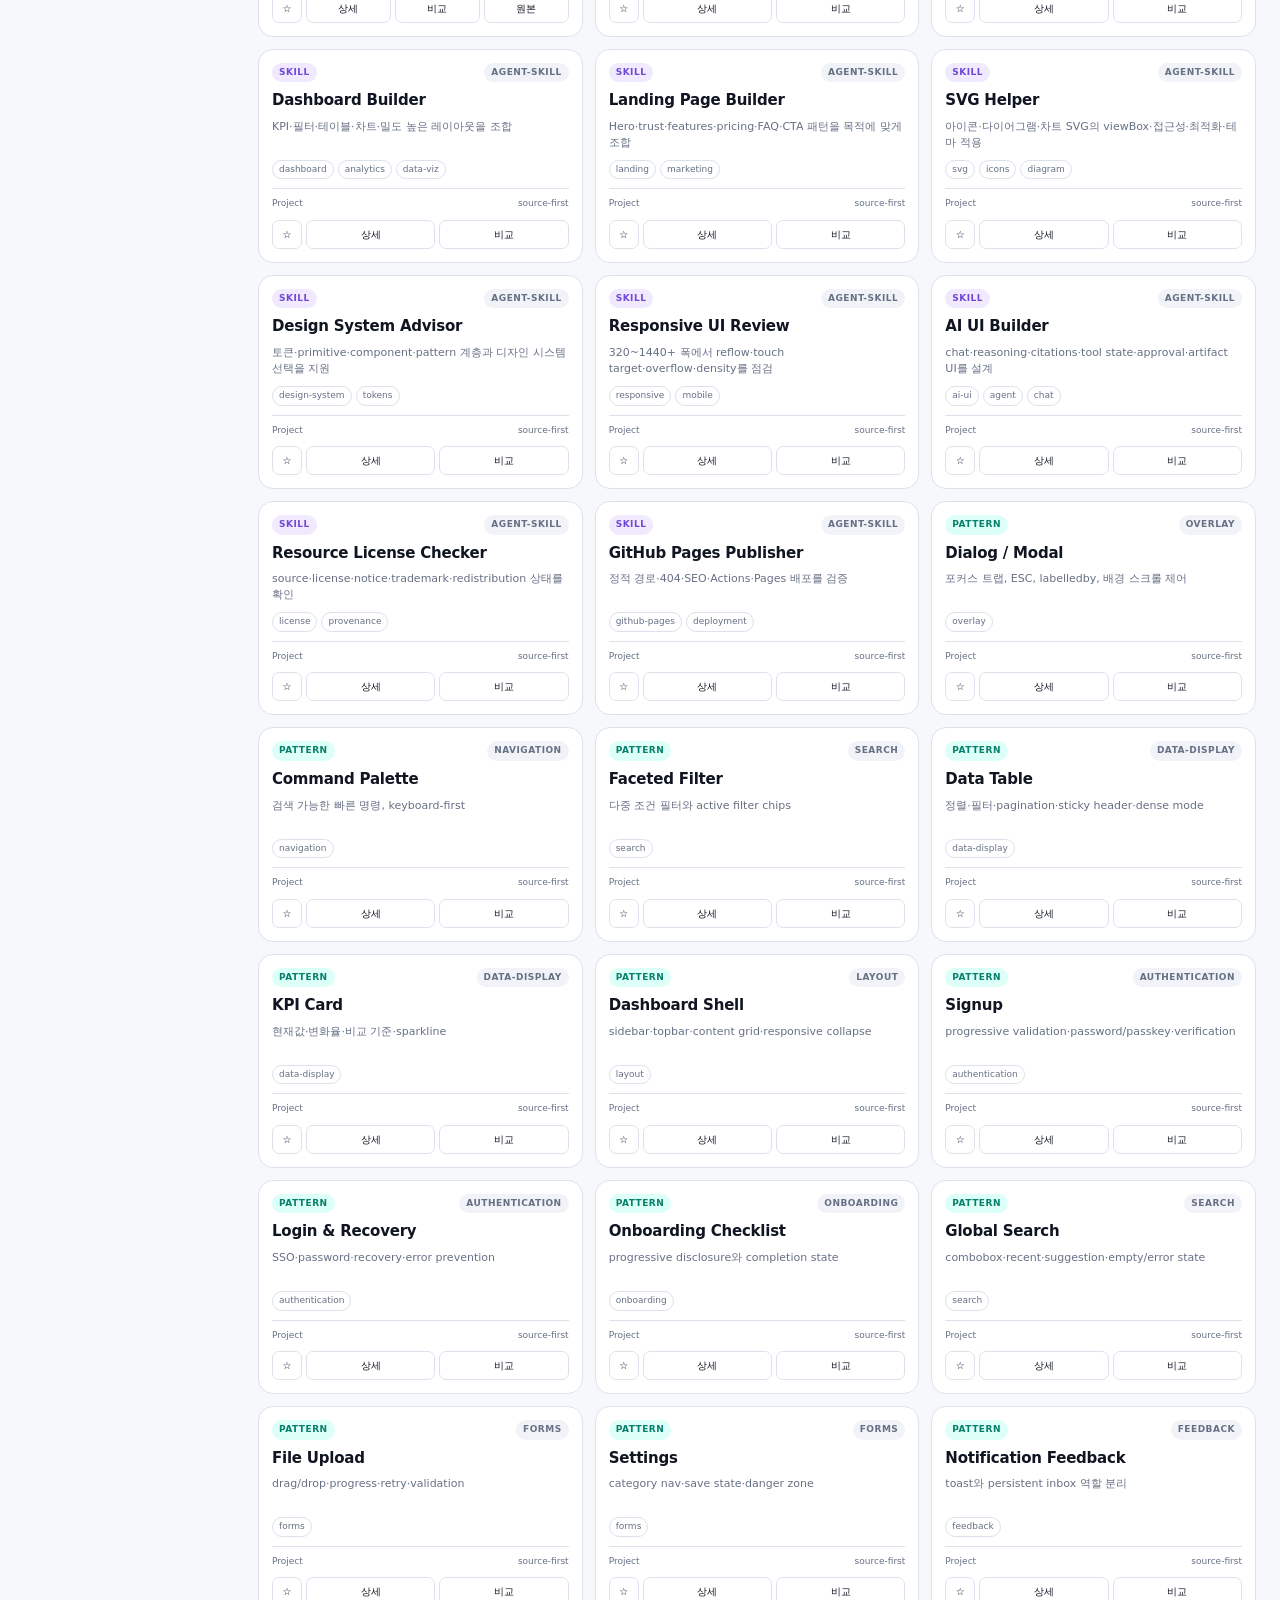
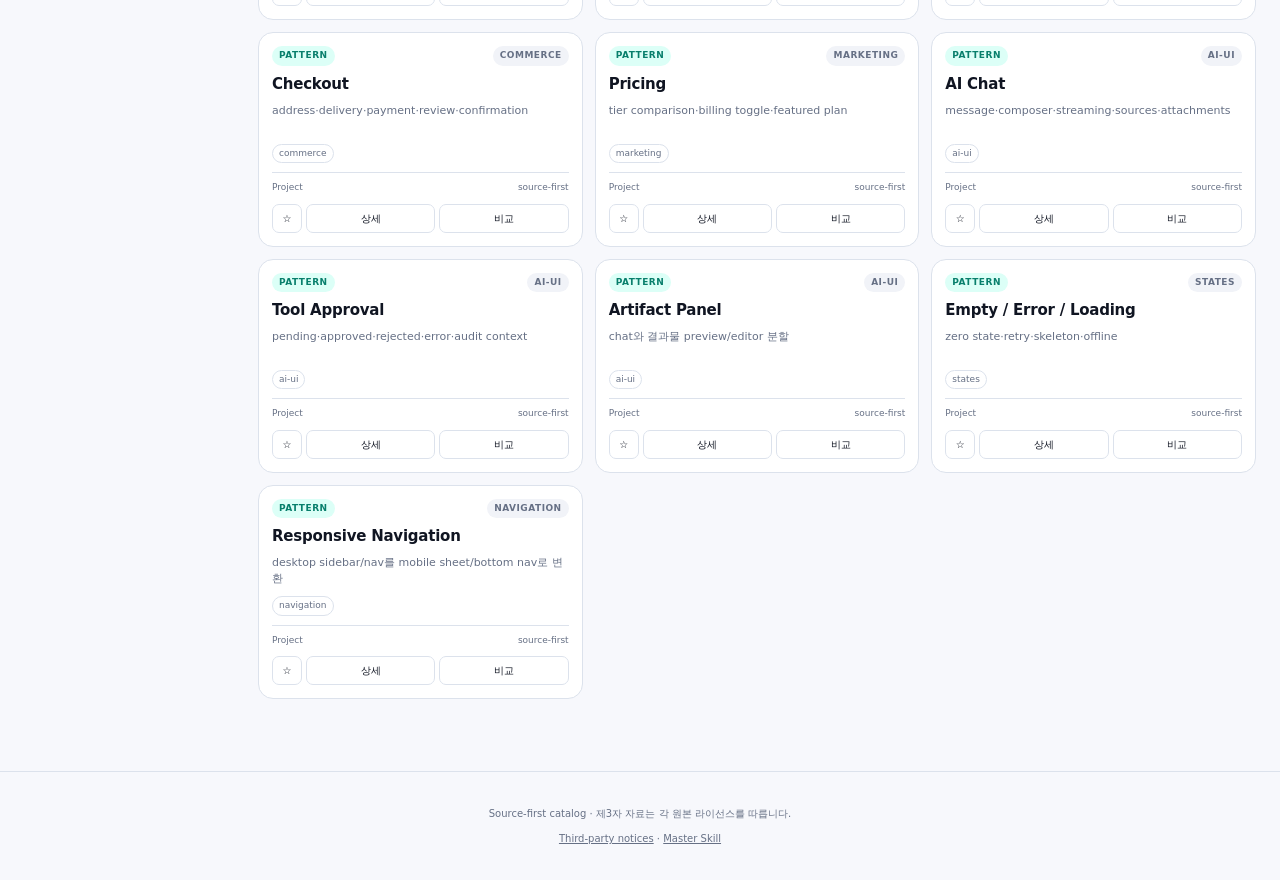
==== commit 535c4d4c: "feat: add whole-page style preset selector" ====
--- a/index.html
+++ b/index.html
@@ -1,5 +1,5 @@
 <!doctype html>
-<html lang="ko" data-theme="system" data-view="grid" data-density="compact" data-columns="auto" data-preview="on">
+<html lang="ko" data-theme="system" data-style="atlas" data-view="grid" data-density="compact" data-columns="auto" data-preview="on">
 <head>
   <meta charset="utf-8">
   <meta name="viewport" content="width=device-width,initial-scale=1">
@@ -25,7 +25,7 @@
     <span><strong>AI UI Design Atlas</strong><small>Skill & Resource Vault</small></span>
   </a>
   <nav class="top-actions" aria-label="주요 작업">
-    <button id="aboutBtn" class="text-btn" type="button">About</button>
+    <button id="aboutBtn" class="text-btn" type="button">About</button>\n    <button id="styleBtn" class="text-btn style-launch" type="button" aria-haspopup="dialog">Style <span id="styleLabel">Atlas</span></button>
     <button id="themeBtn" class="icon-btn" type="button" aria-label="테마 변경">◐</button>
     <a class="button ghost" href="https://github.com/ko9ma7/ai-ui-design-atlas-github-pages">GitHub</a>
   </nav>
@@ -143,6 +143,14 @@
   <div class="about-pill-row"><span>Visual-first</span><span>README-aware</span><span>License-aware</span><span>Agent-ready</span></div>
 </dialog>
 
+<dialog id="styleDialog" class="dialog wide style-dialog">
+  <form method="dialog"><button class="dialog-close" aria-label="닫기">×</button></form>
+  <div class="section-kicker">FULL PAGE STYLE PRESETS</div>
+  <h2>전체 페이지 스타일</h2>
+  <p class="detail-summary">DesignBlock Studio처럼 같은 카탈로그 구조를 유지하면서 헤더·검색·필터·카드·모달·타이포그래피·배경·버튼까지 한 번에 바꿉니다. 보기 방식과 스타일은 서로 독립적으로 조합됩니다.</p>
+  <div id="stylePresetGrid" class="style-preset-grid" aria-label="스타일 프리셋"></div>
+</dialog>
+
 <dialog id="detailDialog" class="dialog">
   <form method="dialog"><button class="dialog-close" aria-label="닫기">×</button></form>
   <div id="detailContent"></div>
--- a/styles.css
+++ b/styles.css
@@ -1,11 +1,219 @@
-:root{--bg:#f6f7fb;--surface:#fff;--surface2:#eef1f7;--text:#121827;--muted:#667085;--line:#dfe4ec;--accent:#6558ff;--accent2:#18b7a0;--shadow:0 18px 50px rgba(31,41,55,.08);--radius:18px;color-scheme:light}html[data-theme="dark"]{--bg:#080b13;--surface:#101522;--surface2:#171e2e;--text:#f3f6ff;--muted:#98a2b3;--line:#283247;--accent:#8b80ff;--accent2:#2dd4bf;--shadow:0 22px 60px rgba(0,0,0,.3);color-scheme:dark}*{box-sizing:border-box}html{scroll-behavior:smooth}body{margin:0;background:var(--bg);color:var(--text);font:15px/1.55 Inter,ui-sans-serif,system-ui,-apple-system,BlinkMacSystemFont,"Segoe UI",sans-serif}a{color:inherit}.skip{position:absolute;left:-9999px}.skip:focus{left:16px;top:16px;z-index:99;background:var(--surface);padding:10px 14px;border-radius:10px}.topbar{height:72px;display:flex;align-items:center;justify-content:space-between;padding:0 clamp(18px,4vw,64px);border-bottom:1px solid var(--line);position:sticky;top:0;background:color-mix(in srgb,var(--bg) 88%,transparent);backdrop-filter:blur(18px);z-index:20}.brand{display:flex;gap:12px;align-items:center;text-decoration:none}.brand-mark{width:38px;height:38px;border-radius:12px;display:grid;place-items:center;color:#fff;font-weight:900;background:linear-gradient(135deg,var(--accent),#a855f7 55%,var(--accent2));box-shadow:0 8px 22px color-mix(in srgb,var(--accent) 28%,transparent)}.brand strong,.brand small{display:block}.brand small{color:var(--muted);font-size:11px;letter-spacing:.04em}.top-actions{display:flex;gap:8px}.button,.icon-btn,button,select,input{font:inherit}.button,.icon-btn,button{cursor:pointer}.button{display:inline-flex;align-items:center;justify-content:center;border:1px solid var(--accent);background:var(--accent);color:white;text-decoration:none;border-radius:11px;padding:9px 13px;font-weight:700}.button.ghost,.ghost{background:transparent;color:var(--text);border-color:var(--line)}.icon-btn{width:40px;height:40px;border-radius:11px;border:1px solid var(--line);background:var(--surface);color:var(--text)}.hero{max-width:1080px;margin:auto;padding:88px 24px 44px;text-align:center}.eyebrow{color:var(--accent);font-weight:800;font-size:12px;letter-spacing:.16em}.hero h1{font-size:clamp(40px,7vw,76px);line-height:.98;letter-spacing:-.055em;margin:18px 0}.hero h1 span{background:linear-gradient(90deg,var(--accent),#b54dff,var(--accent2));-webkit-background-clip:text;background-clip:text;color:transparent}.hero p{max-width:780px;margin:0 auto 28px;color:var(--muted);font-size:17px}.hero-search{max-width:760px;margin:auto;position:relative}.hero-search input{width:100%;border:1px solid var(--line);background:var(--surface);color:var(--text);padding:18px 56px 18px 20px;border-radius:16px;outline:none;box-shadow:var(--shadow)}.hero-search input:focus{border-color:var(--accent);box-shadow:0 0 0 4px color-mix(in srgb,var(--accent) 16%,transparent),var(--shadow)}kbd{position:absolute;right:16px;top:15px;border:1px solid var(--line);background:var(--surface2);border-radius:7px;padding:2px 8px;color:var(--muted)}.chips{display:flex;justify-content:center;gap:8px;flex-wrap:wrap;margin-top:18px}.chip{border:1px solid var(--line);background:var(--surface);color:var(--muted);padding:6px 10px;border-radius:999px;font-size:12px}.chip:hover,.chip.active{border-color:var(--accent);color:var(--accent)}.stats{max-width:1180px;margin:0 auto 34px;padding:0 24px;display:grid;grid-template-columns:repeat(4,1fr);gap:12px}.stats article{background:var(--surface);border:1px solid var(--line);border-radius:16px;padding:20px}.stats strong{display:block;font-size:28px}.stats span{color:var(--muted);font-size:12px;text-transform:uppercase;letter-spacing:.08em}.workspace{max-width:1380px;margin:auto;padding:0 24px 80px;display:grid;grid-template-columns:220px 1fr;gap:24px}.filters{position:sticky;top:94px;align-self:start;background:var(--surface);border:1px solid var(--line);border-radius:16px;padding:16px}.filter-head{display:flex;justify-content:space-between;align-items:center;margin-bottom:14px}.filter-head button{border:0;background:transparent;color:var(--accent);padding:0}.filters label{display:grid;gap:6px;margin:13px 0;color:var(--muted);font-size:12px}.filters select{width:100%;padding:9px 10px;border:1px solid var(--line);border-radius:10px;background:var(--surface);color:var(--text)}.filters .check{display:flex;align-items:center;gap:8px}.filter-note{margin-top:18px;padding:11px;border-radius:10px;background:var(--surface2);color:var(--muted);font-size:11px}.results-head{height:44px;display:flex;align-items:center;justify-content:space-between;color:var(--muted)}.results-head select{border:1px solid var(--line);background:var(--surface);color:var(--text);border-radius:9px;padding:7px 9px}.grid{display:grid;grid-template-columns:repeat(3,minmax(0,1fr));gap:14px}.card{min-width:0;background:var(--surface);border:1px solid var(--line);border-radius:var(--radius);padding:17px;display:flex;flex-direction:column;gap:12px;transition:.18s transform,.18s border-color,.18s box-shadow}.card:hover{transform:translateY(-2px);border-color:color-mix(in srgb,var(--accent) 45%,var(--line));box-shadow:var(--shadow)}.card-top{display:flex;justify-content:space-between;gap:10px}.badge{display:inline-flex;align-items:center;border-radius:999px;padding:4px 8px;background:var(--surface2);color:var(--muted);font-size:10px;font-weight:800;text-transform:uppercase;letter-spacing:.06em}.badge.skill{color:#7c3aed;background:#f1eaff}.badge.pattern{color:#087f6c;background:#dcfff7}.card h3{font-size:17px;margin:0}.card p{margin:0;color:var(--muted);font-size:13px;min-height:40px}.tags{display:flex;gap:5px;flex-wrap:wrap}.tag{font-size:10px;color:var(--muted);border:1px solid var(--line);border-radius:999px;padding:3px 7px}.meta{display:flex;justify-content:space-between;color:var(--muted);font-size:11px;border-top:1px solid var(--line);padding-top:10px;margin-top:auto}.card-actions{display:flex;gap:6px}.card-actions button,.card-actions a{flex:1;border:1px solid var(--line);background:transparent;color:var(--text);border-radius:9px;padding:7px 8px;text-decoration:none;text-align:center;font-size:12px}.star{flex:0 0 34px!important}.star.on{color:#f59e0b}.empty{padding:80px 20px;text-align:center;color:var(--muted)}.empty strong,.empty span{display:block}.compare-bar{position:fixed;bottom:18px;left:50%;transform:translateX(-50%);z-index:30;background:var(--surface);border:1px solid var(--line);box-shadow:var(--shadow);padding:10px 12px;border-radius:14px;display:flex;align-items:center;gap:10px}.dialog{width:min(720px,calc(100vw - 28px));max-height:86vh;overflow:auto;border:1px solid var(--line);border-radius:20px;background:var(--surface);color:var(--text);padding:24px;box-shadow:0 30px 90px rgba(0,0,0,.35)}.dialog.wide{width:min(1050px,calc(100vw - 28px))}.dialog::backdrop{background:rgba(3,7,18,.62);backdrop-filter:blur(4px)}.dialog-close{float:right;width:36px;height:36px;border:1px solid var(--line);border-radius:10px;background:var(--surface2);color:var(--text);font-size:22px}.detail-title{margin:16px 0 5px;font-size:30px}.detail-summary{color:var(--muted)}.detail-grid{display:grid;grid-template-columns:repeat(2,1fr);gap:10px;margin:18px 0}.detail-grid div{background:var(--surface2);border-radius:12px;padding:12px}.detail-grid small,.detail-grid strong{display:block}.detail-grid small{color:var(--muted)}.prompt{background:#080d18;color:#d8e1f0;border-radius:14px;padding:14px;white-space:pre-wrap;overflow:auto;font:12px/1.55 ui-monospace,SFMono-Regular,Menlo,monospace}.compare-table{width:100%;border-collapse:collapse;margin-top:20px}.compare-table th,.compare-table td{text-align:left;padding:10px;border-bottom:1px solid var(--line);vertical-align:top}.compare-table th{color:var(--muted);font-size:11px;text-transform:uppercase}footer{border-top:1px solid var(--line);padding:28px 24px;text-align:center;color:var(--muted);font-size:12px}.sr-only{position:absolute;width:1px;height:1px;padding:0;margin:-1px;overflow:hidden;clip:rect(0,0,0,0);white-space:nowrap;border:0}:focus-visible{outline:3px solid color-mix(in srgb,var(--accent) 65%,white);outline-offset:2px}@media(max-width:1050px){.grid{grid-template-columns:repeat(2,1fr)}}@media(max-width:760px){.topbar{height:64px;padding:0 14px}.brand small{display:none}.top-actions .button{display:none}.hero{padding:62px 16px 30px}.hero p{font-size:15px}.stats{grid-template-columns:repeat(2,1fr);padding:0 16px}.workspace{display:block;padding:0 16px 70px}.filters{position:static;margin-bottom:14px;display:grid;grid-template-columns:1fr 1fr;gap:0 10px}.filter-head,.filter-note{grid-column:1/-1}.grid{grid-template-columns:1fr}.dialog{padding:18px}.detail-grid{grid-template-columns:1fr}.compare-bar{width:calc(100vw - 24px);justify-content:center}}@media(prefers-reduced-motion:reduce){*,*::before,*::after{scroll-behavior:auto!important;transition:none!important}}
-
-/* Rich repository previews */
-.card{padding:0;overflow:hidden}.card-body{padding:17px;display:flex;flex-direction:column;gap:12px;flex:1}.card-preview{display:block;width:100%;aspect-ratio:1.91/1;padding:0;border:0;border-bottom:1px solid var(--line);border-radius:0;background:linear-gradient(135deg,var(--surface2),var(--surface));overflow:hidden}.card-preview img{display:block;width:100%;height:100%;object-fit:cover;transition:transform .25s ease}.card:hover .card-preview img{transform:scale(1.025)}.card-preview.preview-failed{display:none}
-.detail-hero{display:grid;grid-template-columns:minmax(0,260px) 1fr;gap:20px;align-items:center;margin-top:8px}.detail-og{width:100%;aspect-ratio:1.91/1;object-fit:cover;border:1px solid var(--line);border-radius:15px;background:var(--surface2)}.section-kicker{color:var(--accent);font-size:10px;font-weight:900;letter-spacing:.14em;margin-bottom:4px}.preview-section,.about-panel,.readme-panel,.example-box{margin:22px 0;padding:18px;border:1px solid var(--line);border-radius:16px;background:color-mix(in srgb,var(--surface) 94%,var(--accent) 6%)}.preview-section h3,.about-panel h3,.readme-panel h3,.example-box h3{margin:2px 0 13px}.preview-gallery{display:grid;grid-template-columns:repeat(2,minmax(0,1fr));gap:10px}.preview-shot{display:block;min-height:130px;border:1px solid var(--line);border-radius:12px;overflow:hidden;background:var(--surface2)}.preview-shot img{display:block;width:100%;height:100%;max-height:330px;object-fit:contain;background:var(--surface2)}.source-note{color:var(--muted);font-size:11px;margin:10px 0 0}.repo-stats{display:flex;gap:7px;flex-wrap:wrap;margin:12px 0}.repo-stats span{border:1px solid var(--line);background:var(--surface);padding:5px 8px;border-radius:999px;color:var(--muted);font-size:11px}.about-panel p,.readme-panel p{color:var(--muted)}.readme-panel p{padding-left:12px;border-left:2px solid var(--line)}.text-link{color:var(--accent);font-weight:750;text-decoration:none}.text-link:hover{text-decoration:underline}.example-grid{display:grid;grid-template-columns:repeat(2,minmax(0,1fr));gap:8px}.example-grid span{padding:10px 12px;border:1px solid var(--line);border-radius:11px;background:var(--surface);font-size:12px;font-weight:700}.github-enrichment:empty{display:none}.readme-loading,.readme-error{margin:20px 0;padding:14px;border-radius:12px;background:var(--surface2);color:var(--muted);font-size:12px}.spinner{display:inline-block;width:12px;height:12px;margin-right:7px;border:2px solid var(--line);border-top-color:var(--accent);border-radius:50%;animation:spin .8s linear infinite;vertical-align:-2px}.detail-actions{display:flex;gap:8px;flex-wrap:wrap}@keyframes spin{to{transform:rotate(360deg)}}
-@media(max-width:760px){.detail-hero{grid-template-columns:1fr}.detail-og{max-width:100%}.preview-gallery,.example-grid{grid-template-columns:1fr}.preview-shot{min-height:100px}}
-@media(prefers-reduced-motion:reduce){.spinner{animation:none}.card-preview img{transition:none}}
-
-
-.about-site{max-width:1180px;margin:0 auto 34px;padding:0 24px;display:grid;grid-template-columns:.8fr 1.2fr;gap:clamp(28px,6vw,88px);align-items:start}.about-site h2{font-size:clamp(28px,4vw,48px);line-height:1.03;letter-spacing:-.045em;margin:10px 0 0}.about-site-copy{padding-top:2px}.about-site-copy p{margin:0 0 13px;color:var(--muted);font-size:15px}.about-site-copy strong,.about-site-copy b{color:var(--text)}.about-pill-row{display:flex;gap:7px;flex-wrap:wrap;margin-top:18px}.about-pill-row span{padding:6px 9px;border:1px solid var(--line);border-radius:999px;background:var(--surface);font-size:11px;font-weight:750;color:var(--muted)}
-@media(max-width:760px){.about-site{grid-template-columns:1fr;padding:0 16px;margin-bottom:28px;gap:18px}}
+:root{
+  --bg:#f7f8fc;--surface:#fff;--surface2:#f1f3f8;--surface3:#e9edf5;
+  --text:#101522;--muted:#667085;--line:#dce2ec;--accent:#6757ff;--accent2:#13b8a6;
+  --danger:#d92d20;--shadow:0 12px 32px rgba(16,24,40,.07);--radius:15px;
+  --topbar:60px;--sidebar:216px;--gap:12px;--card-min:260px;color-scheme:light
+}
+html[data-theme="dark"]{
+  --bg:#080b12;--surface:#101520;--surface2:#171e2b;--surface3:#20293a;
+  --text:#f4f7ff;--muted:#9aa4b5;--line:#293449;--accent:#8b80ff;--accent2:#2dd4bf;
+  --shadow:0 18px 44px rgba(0,0,0,.28);color-scheme:dark
+}
+*{box-sizing:border-box}
+html{scroll-behavior:smooth}
+body{margin:0;background:var(--bg);color:var(--text);font:14px/1.5 Inter,ui-sans-serif,system-ui,-apple-system,BlinkMacSystemFont,"Segoe UI",sans-serif}
+a{color:inherit}
+button,select,input{font:inherit}
+button{cursor:pointer}
+.skip{position:absolute;left:-9999px}
+.skip:focus{left:12px;top:12px;z-index:100;background:var(--surface);padding:8px 12px;border:1px solid var(--line);border-radius:9px}
+
+.topbar{
+  height:var(--topbar);display:flex;align-items:center;justify-content:space-between;padding:0 clamp(14px,3.5vw,54px);
+  border-bottom:1px solid var(--line);position:sticky;top:0;background:color-mix(in srgb,var(--bg) 91%,transparent);
+  backdrop-filter:blur(16px);z-index:40
+}
+.brand{display:flex;gap:10px;align-items:center;text-decoration:none}
+.brand-mark{
+  width:34px;height:34px;border-radius:10px;display:grid;place-items:center;color:#fff;font-weight:900;
+  background:linear-gradient(135deg,var(--accent),#a855f7 55%,var(--accent2));box-shadow:0 7px 18px color-mix(in srgb,var(--accent) 25%,transparent)
+}
+.brand strong,.brand small{display:block}.brand strong{font-size:14px}.brand small{font-size:10px;color:var(--muted);letter-spacing:.03em}
+.top-actions{display:flex;align-items:center;gap:7px}
+.button,.icon-btn,.text-btn,.control-btn{border:1px solid var(--line);background:var(--surface);color:var(--text);border-radius:10px;font-weight:700}
+.button{display:inline-flex;align-items:center;justify-content:center;text-decoration:none;padding:8px 12px;background:var(--accent);border-color:var(--accent);color:#fff}
+.button.ghost{background:var(--surface);border-color:var(--line);color:var(--text)}
+.icon-btn{width:36px;height:36px}.text-btn{padding:7px 10px;background:transparent;border-color:transparent;color:var(--muted)}
+.text-btn:hover{color:var(--text);background:var(--surface2)}
+
+.compact-hero{
+  max-width:1420px;margin:auto;padding:28px 24px 20px;display:grid;grid-template-columns:minmax(300px,.78fr) minmax(440px,1.22fr);
+  gap:clamp(24px,5vw,72px);align-items:center
+}
+.eyebrow,.section-kicker{color:var(--accent);font-weight:850;font-size:10px;letter-spacing:.15em;text-transform:uppercase}
+.hero-copy h1{font-size:clamp(30px,3.6vw,50px);line-height:1.02;letter-spacing:-.045em;margin:7px 0 8px}
+.hero-copy h1 span{background:linear-gradient(90deg,var(--accent),#a34ff3,var(--accent2));-webkit-background-clip:text;background-clip:text;color:transparent}
+.hero-copy p{margin:0;color:var(--muted);max-width:620px}
+.hero-tools{min-width:0}
+.hero-search{position:relative}
+.search-icon{position:absolute;left:14px;top:50%;transform:translateY(-50%);color:var(--muted);font-size:20px;pointer-events:none}
+.hero-search input{
+  width:100%;height:48px;border:1px solid var(--line);background:var(--surface);color:var(--text);padding:0 50px 0 42px;
+  border-radius:13px;outline:none;box-shadow:0 6px 20px rgba(16,24,40,.045)
+}
+.hero-search input:focus{border-color:var(--accent);box-shadow:0 0 0 3px color-mix(in srgb,var(--accent) 14%,transparent)}
+kbd{position:absolute;right:13px;top:11px;border:1px solid var(--line);background:var(--surface2);border-radius:6px;padding:2px 7px;color:var(--muted);font-size:11px}
+.chips{display:flex;gap:6px;flex-wrap:wrap;margin-top:9px}
+.chip{border:1px solid var(--line);background:var(--surface);color:var(--muted);padding:5px 9px;border-radius:999px;font-size:11px}
+.chip:hover,.chip.active{border-color:color-mix(in srgb,var(--accent) 65%,var(--line));color:var(--accent);background:color-mix(in srgb,var(--accent) 7%,var(--surface))}
+
+.catalog-shell{max-width:1480px;margin:0 auto;padding:0 24px 72px}
+.catalog-topline{
+  min-height:52px;display:flex;align-items:center;justify-content:space-between;gap:14px;border-top:1px solid var(--line);
+  border-bottom:1px solid var(--line);position:sticky;top:var(--topbar);z-index:30;background:color-mix(in srgb,var(--bg) 94%,transparent);backdrop-filter:blur(14px)
+}
+.catalog-summary{display:flex;align-items:center;gap:9px;white-space:nowrap;color:var(--muted);font-size:12px}
+.catalog-summary strong{color:var(--text);font-size:13px}.catalog-summary b{color:var(--text)}
+.dot{color:var(--line)}.summary-fav{border:0;background:transparent;color:#d99500;padding:3px 4px}
+.display-controls{display:flex;align-items:center;gap:6px;min-width:0}
+.segmented{display:flex;border:1px solid var(--line);border-radius:9px;padding:2px;background:var(--surface)}
+.segmented button{height:29px;border:0;background:transparent;color:var(--muted);border-radius:6px;padding:0 8px;display:flex;align-items:center;gap:5px;font-size:12px}
+.segmented button.active{background:var(--surface2);color:var(--text);box-shadow:inset 0 0 0 1px color-mix(in srgb,var(--line) 75%,transparent)}
+.segmented button span{font-size:10px}
+.mini-select{height:34px;display:flex;align-items:center;gap:5px;padding-left:8px;border:1px solid var(--line);border-radius:9px;background:var(--surface);color:var(--muted);font-size:10px}
+.mini-select select{height:30px;border:0;background:transparent;color:var(--text);outline:0;font-size:11px;padding-right:3px}
+.sort-select{height:34px;border:1px solid var(--line);border-radius:9px;background:var(--surface);color:var(--text);padding:0 8px;font-size:11px}
+.control-btn{height:34px;padding:0 9px;font-size:10px;color:var(--muted)}
+.control-btn.active{color:var(--accent);border-color:color-mix(in srgb,var(--accent) 40%,var(--line));background:color-mix(in srgb,var(--accent) 6%,var(--surface))}
+.mobile-filter-btn{display:none}
+
+.catalog-body{display:grid;grid-template-columns:var(--sidebar) minmax(0,1fr);gap:18px;padding-top:14px}
+.filters{
+  position:sticky;top:calc(var(--topbar) + 66px);align-self:start;border-right:1px solid var(--line);padding:5px 18px 14px 0;max-height:calc(100vh - 140px);overflow:auto
+}
+.filter-head{display:flex;justify-content:space-between;align-items:flex-start;margin-bottom:12px}
+.filter-head strong,.filter-head span{display:block}.filter-head span{font-size:10px;color:var(--muted);margin-top:1px}
+.filter-head button{border:0;background:transparent;color:var(--accent);padding:1px;font-size:11px}
+.filters label{display:grid;gap:5px;margin:11px 0;color:var(--muted);font-size:10px;font-weight:650}
+.filters select{width:100%;height:36px;border:1px solid var(--line);border-radius:9px;background:var(--surface);color:var(--text);padding:0 9px;font-size:12px}
+.filters .check{display:flex;align-items:center;gap:7px;font-size:11px}
+.filter-help{margin-top:14px;border-top:1px solid var(--line);padding-top:11px;color:var(--muted);font-size:10px}
+.filter-help summary{cursor:pointer;color:var(--text);font-weight:700}.filter-help p{margin:7px 0 0}
+
+.results{min-width:0}
+.active-filters{display:flex;gap:6px;flex-wrap:wrap;min-height:0}
+.active-filters:not(:empty){padding:0 0 10px}
+.filter-token{border:1px solid var(--line);background:var(--surface);color:var(--muted);border-radius:999px;padding:4px 8px;font-size:10px}
+.filter-token b{color:var(--text)}
+
+.grid{display:grid;grid-template-columns:repeat(auto-fill,minmax(var(--card-min),1fr));gap:var(--gap)}
+html[data-columns="2"] .grid{grid-template-columns:repeat(2,minmax(0,1fr))}
+html[data-columns="3"] .grid{grid-template-columns:repeat(3,minmax(0,1fr))}
+html[data-columns="4"] .grid{grid-template-columns:repeat(4,minmax(0,1fr))}
+html[data-columns="5"] .grid{grid-template-columns:repeat(5,minmax(0,1fr))}
+html[data-view="gallery"]{--card-min:320px;--gap:15px}
+html[data-view="grid"]{--card-min:260px;--gap:12px}
+html[data-view="compact"]{--card-min:210px;--gap:9px}
+html[data-view="list"] .grid{grid-template-columns:1fr!important;gap:7px}
+
+.card{
+  min-width:0;background:var(--surface);border:1px solid var(--line);border-radius:var(--radius);overflow:hidden;
+  display:flex;flex-direction:column;transition:border-color .16s,box-shadow .16s,transform .16s
+}
+.card:hover{border-color:color-mix(in srgb,var(--accent) 35%,var(--line));box-shadow:var(--shadow);transform:translateY(-1px)}
+.card-preview{display:block;width:100%;aspect-ratio:1.91/1;padding:0;border:0;border-bottom:1px solid var(--line);border-radius:0;background:var(--surface2);overflow:hidden}
+.card-preview img{display:block;width:100%;height:100%;object-fit:cover;transition:transform .22s ease}
+.card:hover .card-preview img{transform:scale(1.018)}.card-preview.preview-failed{display:none}
+.card-body{padding:13px;display:flex;flex-direction:column;gap:9px;flex:1;min-width:0}
+.card-top{display:flex;justify-content:space-between;gap:7px}
+.badge{display:inline-flex;align-items:center;border-radius:999px;padding:3px 7px;background:var(--surface2);color:var(--muted);font-size:9px;font-weight:800;text-transform:uppercase;letter-spacing:.055em;white-space:nowrap}
+.badge.skill{color:#7048d8;background:#f1eaff}.badge.pattern{color:#087f6c;background:#dcfff7}
+html[data-theme="dark"] .badge.skill{background:#2b2142;color:#bda9ff}html[data-theme="dark"] .badge.pattern{background:#123a34;color:#71e5d1}
+.card h3{font-size:15px;line-height:1.25;margin:0;letter-spacing:-.015em}
+.card p{margin:0;color:var(--muted);font-size:11px;line-height:1.45;min-height:32px}
+.tags{display:flex;gap:4px;flex-wrap:wrap}.tag{font-size:9px;color:var(--muted);border:1px solid var(--line);border-radius:999px;padding:2px 6px}
+.meta{display:flex;justify-content:space-between;gap:8px;color:var(--muted);font-size:9px;border-top:1px solid var(--line);padding-top:8px;margin-top:auto}
+.card-actions{display:flex;gap:4px}.card-actions button,.card-actions a{flex:1;border:1px solid var(--line);background:transparent;color:var(--text);border-radius:7px;padding:6px 5px;text-decoration:none;text-align:center;font-size:10px}
+.card-actions button:hover,.card-actions a:hover{border-color:var(--accent);color:var(--accent)}.star{flex:0 0 30px!important}.star.on{color:#e3a008!important}
+
+html[data-view="gallery"] .card-body{padding:15px;gap:10px}
+html[data-view="gallery"] .card h3{font-size:17px}
+html[data-view="gallery"] .card p{font-size:12px}
+html[data-view="gallery"] .card-preview{aspect-ratio:16/9}
+
+html[data-view="compact"] .card-body{padding:10px;gap:7px}
+html[data-view="compact"] .card-preview{aspect-ratio:2.15/1}
+html[data-view="compact"] .card h3{font-size:13px}
+html[data-view="compact"] .card p{font-size:10px;min-height:0;display:-webkit-box;-webkit-line-clamp:2;-webkit-box-orient:vertical;overflow:hidden}
+html[data-view="compact"] .tag:nth-child(n+4){display:none}
+html[data-view="compact"] .card-actions button,html[data-view="compact"] .card-actions a{font-size:9px;padding:5px 3px}
+
+html[data-view="list"] .card{display:grid;grid-template-columns:190px minmax(0,1fr)}
+html[data-view="list"] .card-preview{height:100%;aspect-ratio:auto;border-bottom:0;border-right:1px solid var(--line)}
+html[data-view="list"] .card-body{display:grid;grid-template-columns:minmax(170px,.8fr) minmax(220px,1.2fr) auto;grid-template-areas:"top top top" "title summary actions" "tags meta actions";align-items:center;column-gap:16px;padding:10px 12px}
+html[data-view="list"] .card-top{grid-area:top;justify-content:flex-start}
+html[data-view="list"] .card h3{grid-area:title}
+html[data-view="list"] .card p{grid-area:summary;min-height:0}
+html[data-view="list"] .tags{grid-area:tags}
+html[data-view="list"] .meta{grid-area:meta;border:0;padding:0;margin:0;justify-content:flex-start}
+html[data-view="list"] .card-actions{grid-area:actions;min-width:190px}
+html[data-view="list"][data-preview="off"] .card{grid-template-columns:1fr}
+
+html[data-density="comfortable"] .card-body{padding:17px;gap:12px}
+html[data-density="comfortable"] .card h3{font-size:17px}
+html[data-density="comfortable"] .card p{font-size:12px}
+html[data-density="comfortable"] .tags{gap:6px}
+html[data-density="comfortable"] .tag{font-size:10px;padding:3px 7px}
+html[data-preview="off"] .card-preview{display:none!important}
+
+.empty{padding:90px 20px;text-align:center;color:var(--muted)}
+.empty strong,.empty span{display:block}.empty strong{color:var(--text);font-size:18px}.empty .button{margin-top:14px}
+
+.compare-bar{position:fixed;bottom:14px;left:50%;transform:translateX(-50%);z-index:50;background:var(--surface);border:1px solid var(--line);box-shadow:var(--shadow);padding:8px 10px;border-radius:12px;display:flex;align-items:center;gap:8px}
+.dialog{width:min(760px,calc(100vw - 28px));max-height:88vh;overflow:auto;border:1px solid var(--line);border-radius:18px;background:var(--surface);color:var(--text);padding:22px;box-shadow:0 30px 90px rgba(0,0,0,.35)}
+.dialog.wide{width:min(1080px,calc(100vw - 28px))}.dialog::backdrop{background:rgba(3,7,18,.6);backdrop-filter:blur(4px)}
+.dialog-close{float:right;width:34px;height:34px;border:1px solid var(--line);border-radius:9px;background:var(--surface2);color:var(--text);font-size:20px}
+.about-dialog h2{font-size:34px;line-height:1.05;letter-spacing:-.04em;margin:10px 0 18px}.about-dialog p{color:var(--muted)}
+.about-pill-row{display:flex;gap:7px;flex-wrap:wrap;margin-top:18px}.about-pill-row span{padding:6px 9px;border:1px solid var(--line);border-radius:999px;background:var(--surface2);font-size:10px;font-weight:750;color:var(--muted)}
+
+.detail-hero{display:grid;grid-template-columns:minmax(0,250px) 1fr;gap:18px;align-items:center;margin-top:8px}.detail-og{width:100%;aspect-ratio:1.91/1;object-fit:cover;border:1px solid var(--line);border-radius:13px;background:var(--surface2)}
+.detail-title{margin:12px 0 4px;font-size:28px}.detail-summary{color:var(--muted)}
+.detail-grid{display:grid;grid-template-columns:repeat(4,1fr);gap:8px;margin:16px 0}.detail-grid div{background:var(--surface2);border-radius:10px;padding:10px}.detail-grid small,.detail-grid strong{display:block}.detail-grid small{color:var(--muted);font-size:9px}.detail-grid strong{font-size:11px}
+.preview-section,.about-panel,.readme-panel,.example-box{margin:18px 0;padding:16px;border:1px solid var(--line);border-radius:14px;background:color-mix(in srgb,var(--surface) 95%,var(--accent) 5%)}
+.preview-section h3,.about-panel h3,.readme-panel h3,.example-box h3{margin:2px 0 11px}.preview-gallery{display:grid;grid-template-columns:repeat(2,minmax(0,1fr));gap:8px}.preview-shot{display:block;min-height:120px;border:1px solid var(--line);border-radius:10px;overflow:hidden;background:var(--surface2)}
+.preview-shot img{display:block;width:100%;height:100%;max-height:330px;object-fit:contain}.source-note{color:var(--muted);font-size:10px;margin:8px 0 0}
+.repo-stats{display:flex;gap:6px;flex-wrap:wrap;margin:10px 0}.repo-stats span{border:1px solid var(--line);background:var(--surface);padding:4px 7px;border-radius:999px;color:var(--muted);font-size:10px}
+.about-panel p,.readme-panel p{color:var(--muted)}.readme-panel p{padding-left:10px;border-left:2px solid var(--line)}.text-link{color:var(--accent);font-weight:750;text-decoration:none}.text-link:hover{text-decoration:underline}
+.example-grid{display:grid;grid-template-columns:repeat(2,minmax(0,1fr));gap:7px}.example-grid span{padding:9px 10px;border:1px solid var(--line);border-radius:9px;background:var(--surface);font-size:11px;font-weight:700}
+.github-enrichment:empty{display:none}.readme-loading,.readme-error{margin:16px 0;padding:12px;border-radius:10px;background:var(--surface2);color:var(--muted);font-size:11px}
+.spinner{display:inline-block;width:11px;height:11px;margin-right:6px;border:2px solid var(--line);border-top-color:var(--accent);border-radius:50%;animation:spin .8s linear infinite;vertical-align:-2px}
+.prompt{background:#080d18;color:#d8e1f0;border-radius:12px;padding:12px;white-space:pre-wrap;overflow:auto;font:11px/1.55 ui-monospace,SFMono-Regular,Menlo,monospace}.detail-actions{display:flex;gap:7px;flex-wrap:wrap}
+.compare-table{width:100%;border-collapse:collapse;margin-top:18px}.compare-table th,.compare-table td{text-align:left;padding:9px;border-bottom:1px solid var(--line);vertical-align:top}.compare-table th{color:var(--muted);font-size:10px;text-transform:uppercase}
+
+footer{border-top:1px solid var(--line);padding:24px;text-align:center;color:var(--muted);font-size:10px}
+.sr-only{position:absolute;width:1px;height:1px;padding:0;margin:-1px;overflow:hidden;clip:rect(0,0,0,0);white-space:nowrap;border:0}
+:focus-visible{outline:3px solid color-mix(in srgb,var(--accent) 58%,white);outline-offset:2px}
+@keyframes spin{to{transform:rotate(360deg)}}
+
+@media(max-width:1180px){
+  .segmented button span,.mini-select span{display:none}
+  html[data-columns="5"] .grid,html[data-columns="4"] .grid{grid-template-columns:repeat(3,minmax(0,1fr))}
+}
+@media(max-width:900px){
+  .compact-hero{grid-template-columns:1fr;padding-top:22px;gap:14px}
+  .hero-copy p{display:none}
+  .catalog-summary>span:not(.dot){display:none}
+  .catalog-body{grid-template-columns:1fr}
+  .mobile-filter-btn{display:inline-flex;align-items:center}
+  .filters{display:none;position:static;border:1px solid var(--line);border-radius:12px;padding:14px;max-height:none}
+  .filters.open{display:grid;grid-template-columns:repeat(2,1fr);gap:0 10px}
+  .filters.open .filter-head,.filters.open .filter-help{grid-column:1/-1}
+  html[data-columns="5"] .grid,html[data-columns="4"] .grid,html[data-columns="3"] .grid{grid-template-columns:repeat(2,minmax(0,1fr))}
+}
+@media(max-width:680px){
+  :root{--topbar:56px}
+  .topbar{padding:0 12px}.brand small,.top-actions .text-btn,.top-actions .button{display:none}
+  .compact-hero{padding:18px 12px 13px}.hero-copy h1{font-size:31px}.eyebrow{font-size:9px}.chips{overflow:auto;flex-wrap:nowrap;padding-bottom:2px}.chip{white-space:nowrap}
+  .catalog-shell{padding:0 12px 60px}.catalog-topline{align-items:flex-start;flex-direction:column;padding:8px 0;gap:7px;position:static}
+  .display-controls{width:100%;overflow-x:auto;padding-bottom:2px}.segmented{flex:0 0 auto}.mini-select{display:none}.sort-select{margin-left:auto}
+  .catalog-body{padding-top:10px}.filters.open{grid-template-columns:1fr}
+  .filters.open .filter-head,.filters.open .filter-help{grid-column:auto}
+  .grid,html[data-columns="2"] .grid,html[data-columns="3"] .grid,html[data-columns="4"] .grid,html[data-columns="5"] .grid{grid-template-columns:1fr}
+  html[data-view="list"] .card{grid-template-columns:108px minmax(0,1fr)}
+  html[data-view="list"] .card-body{display:flex;padding:9px;gap:6px}
+  html[data-view="list"] .card p,html[data-view="list"] .tags,html[data-view="list"] .meta{display:none}
+  html[data-view="list"] .card-actions{min-width:0}
+  .detail-hero{grid-template-columns:1fr}.detail-grid{grid-template-columns:repeat(2,1fr)}.preview-gallery,.example-grid{grid-template-columns:1fr}
+  .compare-bar{width:calc(100vw - 20px);justify-content:center}
+}
+@media(prefers-reduced-motion:reduce){*,*::before,*::after{scroll-behavior:auto!important;transition:none!important}.spinner{animation:none}}
